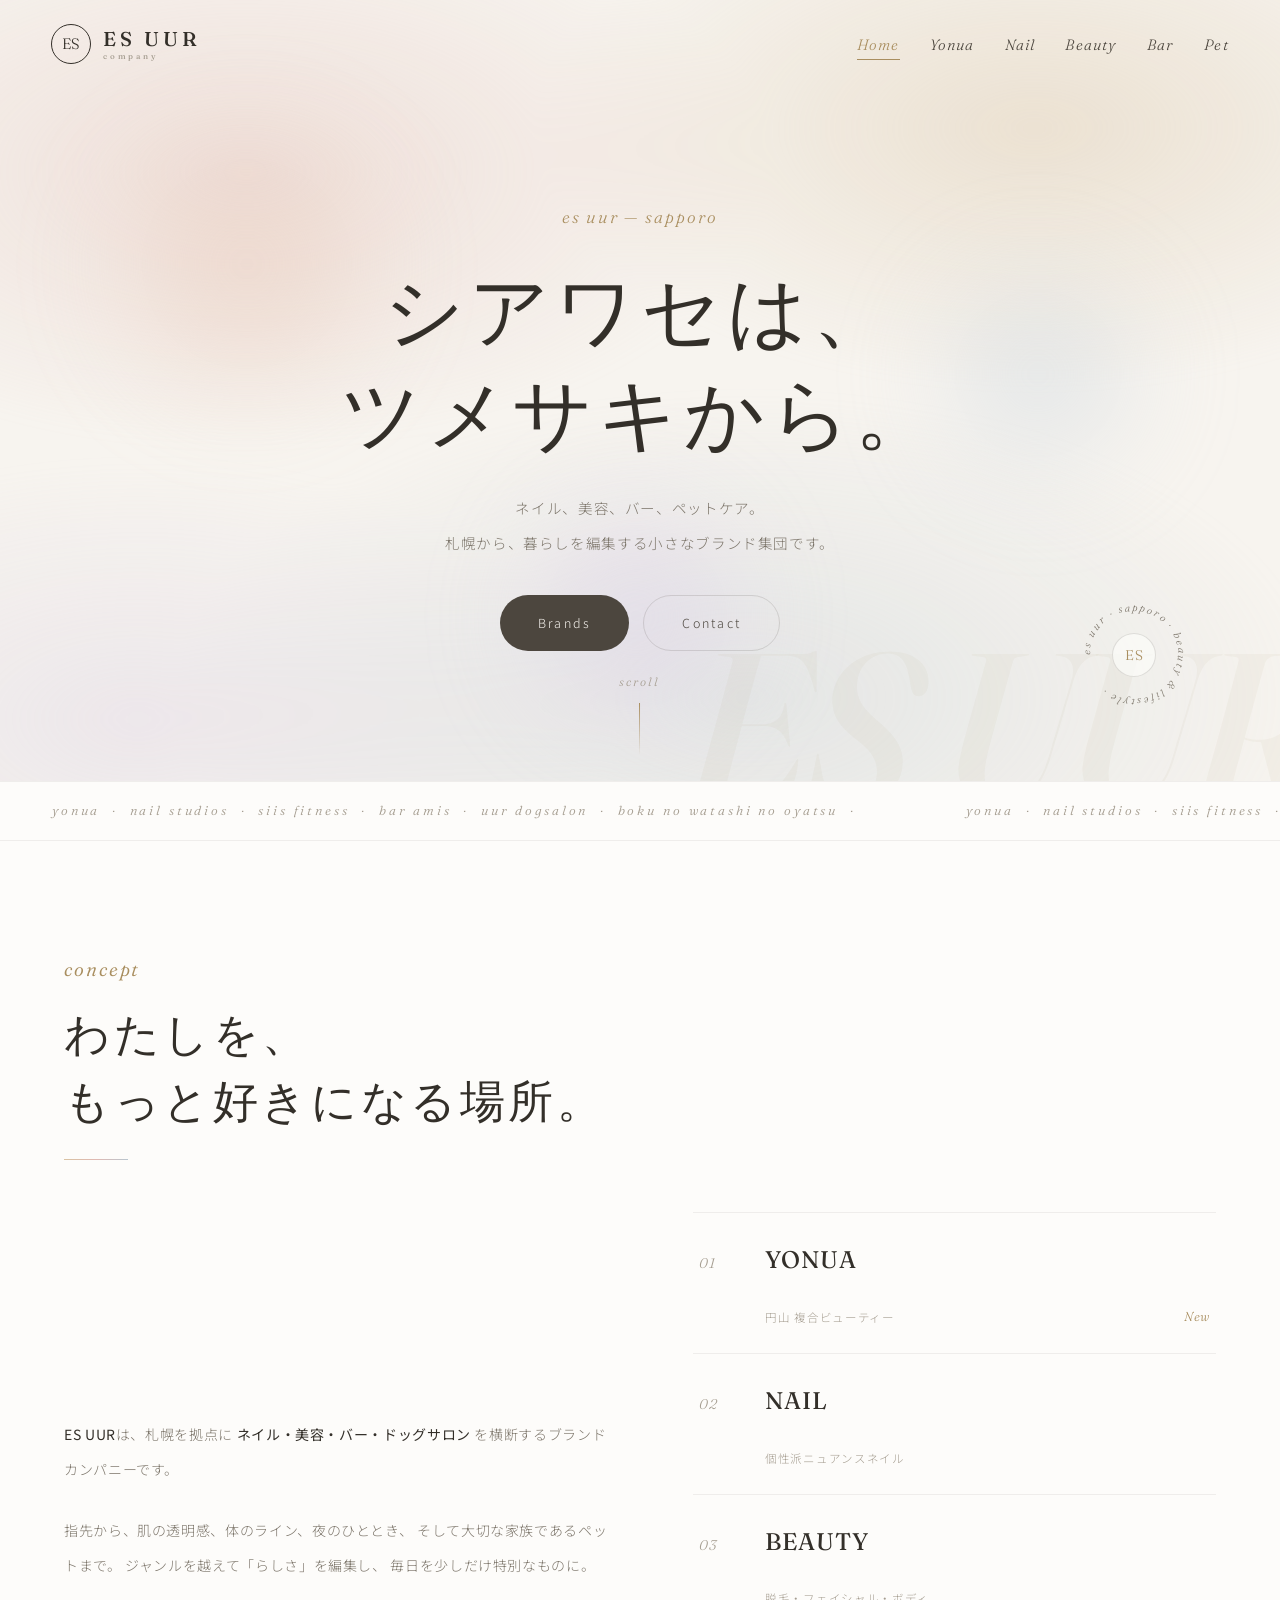
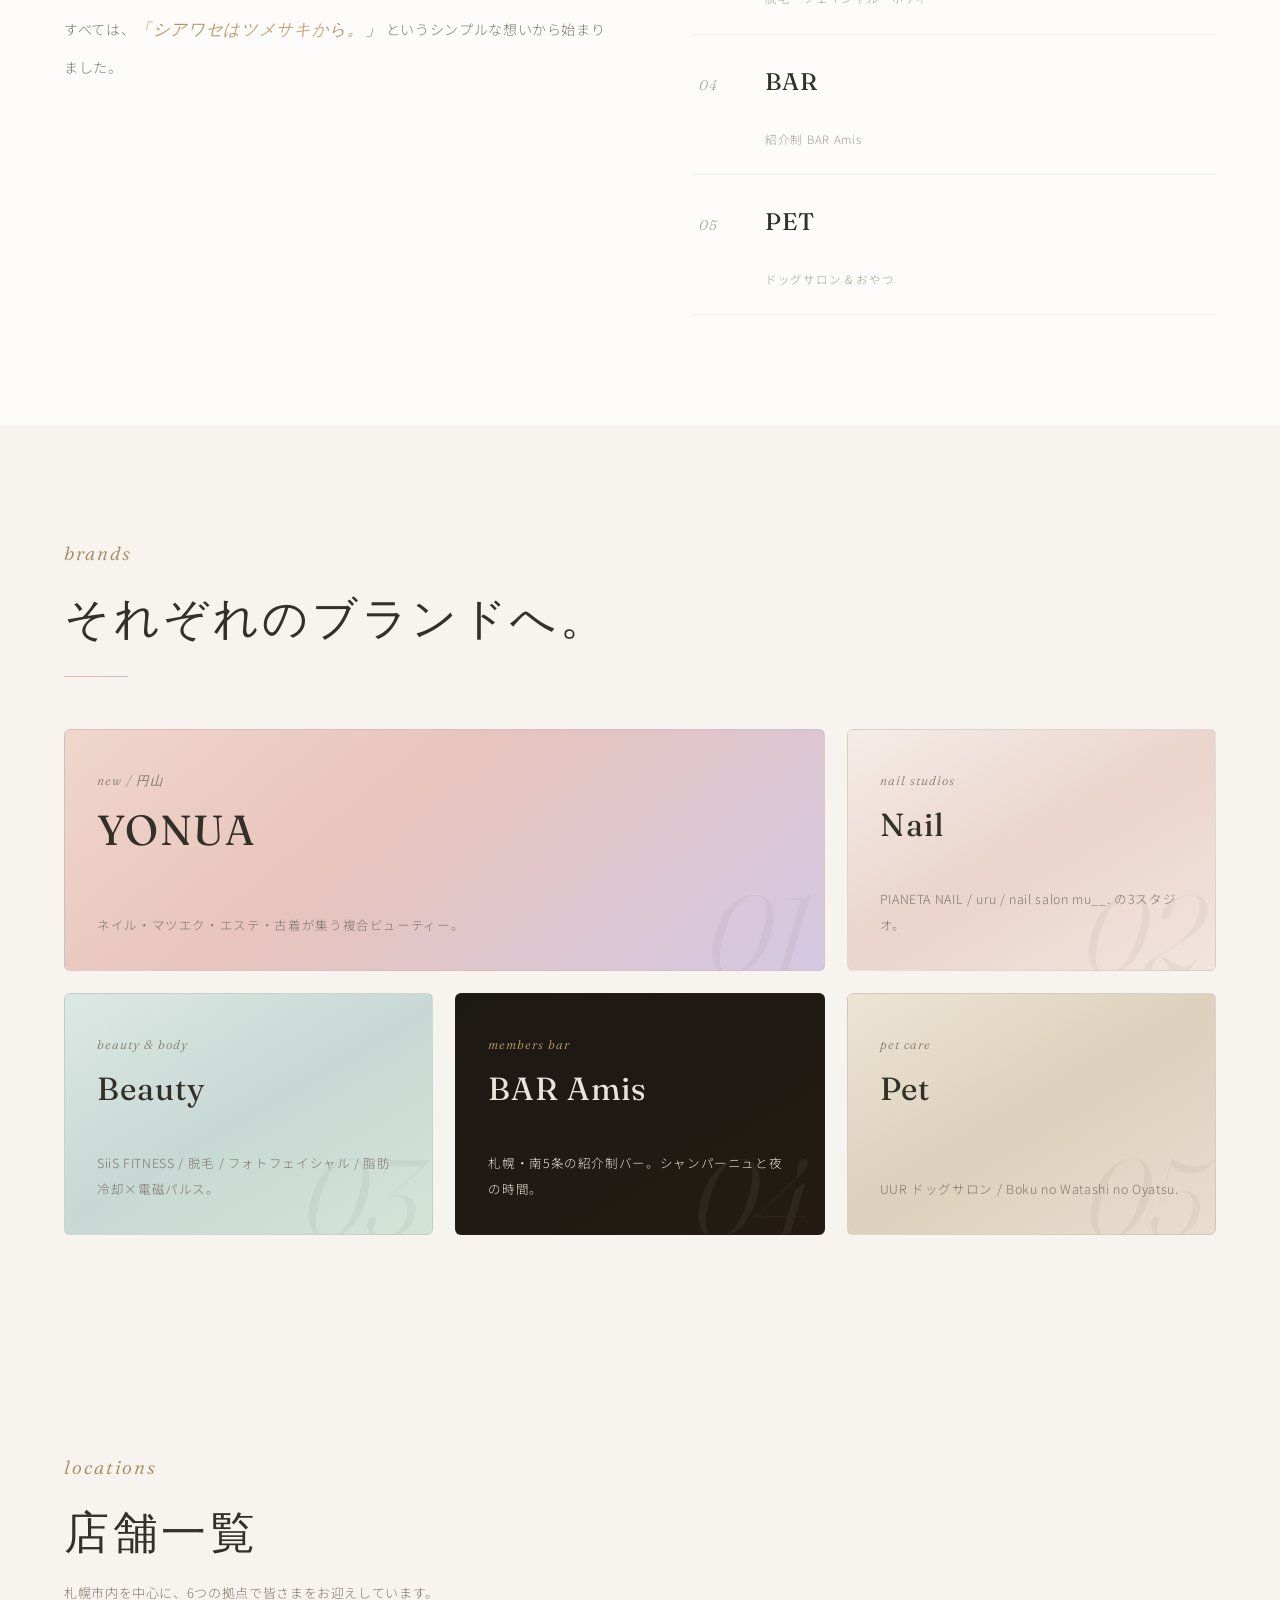
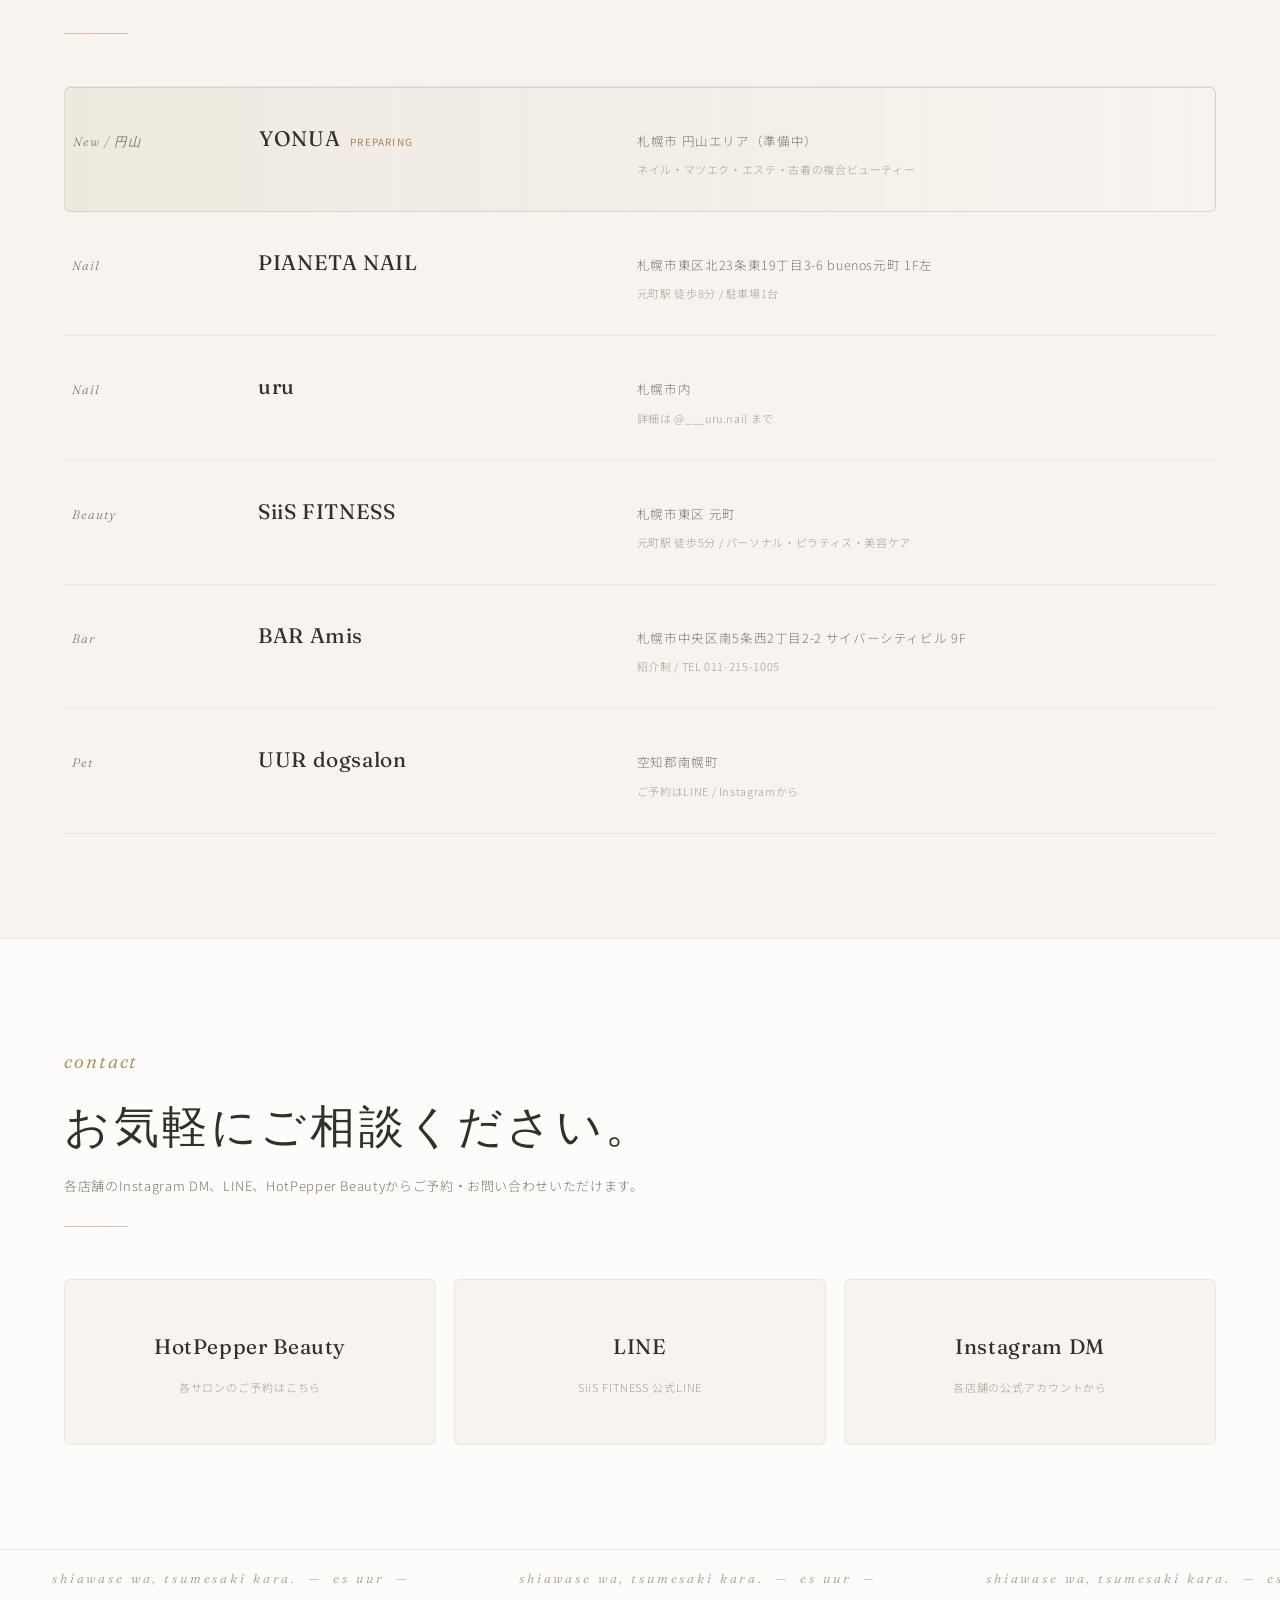
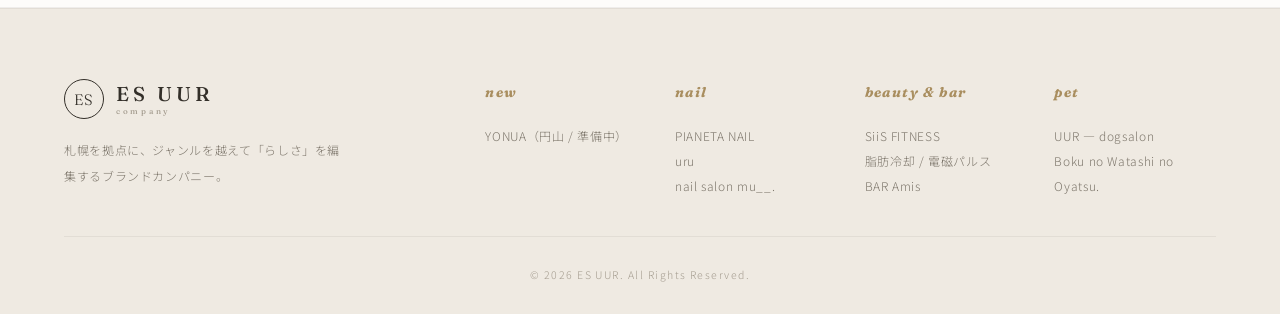
==== index.html @ 48ebc862 "design: full motion system + clarity overhaul Motion (all progressive enhancement — content never hi" ====
<!DOCTYPE html>
<html lang="ja">
<head>
<meta charset="UTF-8">
<meta name="viewport" content="width=device-width, initial-scale=1.0">
<meta name="color-scheme" content="light">
<meta name="theme-color" content="#f7f4ef">
<meta name="description" content="ES UUR — 札幌のネイル・美容・バー・ペットケアを横断するブランドカンパニー。">
<title>ES UUR — Sapporo</title>
<link rel="canonical" href="https://playmark0227-svg.github.io/shogosan/">
<link rel="icon" type="image/svg+xml" href="favicon.svg">
<meta property="og:type" content="website">
<meta property="og:site_name" content="ES UUR">
<meta property="og:title" content="ES UUR — Sapporo">
<meta property="og:description" content="ES UUR — 札幌のネイル・美容・バー・ペットケアを横断するブランドカンパニー。">
<meta property="og:url" content="https://playmark0227-svg.github.io/shogosan/">
<meta property="og:locale" content="ja_JP">
<meta name="twitter:card" content="summary">
<link rel="preconnect" href="https://fonts.googleapis.com">
<link rel="preconnect" href="https://fonts.gstatic.com" crossorigin>
<link href="https://fonts.googleapis.com/css2?family=Fraunces:ital,opsz,wght@0,9..144,300..600;1,9..144,300..560&family=Noto+Sans+JP:wght@300;400;500&display=swap" rel="stylesheet">
<link rel="stylesheet" href="css/style.css">
</head>
<body data-page="home">

<header class="header" id="header">
  <div class="header__inner">
    <a href="index.html" class="header__logo">
      <span class="header__logo-mark">ES</span>
      <span class="header__logo-text">ES UUR<small>company</small></span>
    </a>
    <nav class="nav" id="nav">
      <ul class="nav__list">
        <li><a href="index.html" data-page="home">Home</a></li>
        <li><a href="yonua.html" data-page="yonua">Yonua</a></li>
        <li><a href="nail.html" data-page="nail">Nail</a></li>
        <li><a href="beauty.html" data-page="beauty">Beauty</a></li>
        <li><a href="bar.html" data-page="bar">Bar</a></li>
        <li><a href="pet.html" data-page="pet">Pet</a></li>
      </ul>
    </nav>
    <button class="nav__toggle" id="navToggle" aria-label="menu"><span></span><span></span><span></span></button>
  </div>
</header>

<main>

<section class="hero" id="top">
  <div class="hero__orbs" aria-hidden="true"><span></span><span></span><span></span></div>
  <div class="hero__inner">
    <div class="hero__lead-col">
      <p class="hero__kicker">es uur — sapporo</p>
      <h1 class="hero__title"><span class="line"><span>シアワセは、</span></span><span class="line"><span>ツメサキから。</span></span></h1>
      <p class="hero__lead">
        ネイル、美容、バー、ペットケア。<br>
        札幌から、暮らしを編集する小さなブランド集団です。
      </p>
      <div class="hero__cta">
        <a href="#brands" class="btn btn--primary">Brands</a>
        <a href="#contact" class="btn btn--ghost">Contact</a>
      </div>
    </div>
  </div>
  <div class="hero__ring" aria-hidden="true">
    <svg viewBox="0 0 112 112">
      <defs><path id="ringPath" d="M56,56 m-44,0 a44,44 0 1,1 88,0 a44,44 0 1,1 -88,0"/></defs>
      <text><textPath href="#ringPath">es uur · sapporo · beauty &amp; lifestyle ·&#160;</textPath></text>
    </svg>
    <span class="hero__ring-mark">ES</span>
  </div>
  <div class="hero__scroll"><span>scroll</span></div>
</section>

<div class="marquee-strip" aria-hidden="true">
  <div class="marquee__track">
    <span class="marquee__item">yonua &nbsp;·&nbsp; nail studios &nbsp;·&nbsp; siis fitness &nbsp;·&nbsp; bar amis &nbsp;·&nbsp; uur dogsalon &nbsp;·&nbsp; boku no watashi no oyatsu &nbsp;·&nbsp; </span>
    <span class="marquee__item">yonua &nbsp;·&nbsp; nail studios &nbsp;·&nbsp; siis fitness &nbsp;·&nbsp; bar amis &nbsp;·&nbsp; uur dogsalon &nbsp;·&nbsp; boku no watashi no oyatsu &nbsp;·&nbsp; </span>
    <span class="marquee__item">yonua &nbsp;·&nbsp; nail studios &nbsp;·&nbsp; siis fitness &nbsp;·&nbsp; bar amis &nbsp;·&nbsp; uur dogsalon &nbsp;·&nbsp; boku no watashi no oyatsu &nbsp;·&nbsp; </span>
    <span class="marquee__item">yonua &nbsp;·&nbsp; nail studios &nbsp;·&nbsp; siis fitness &nbsp;·&nbsp; bar amis &nbsp;·&nbsp; uur dogsalon &nbsp;·&nbsp; boku no watashi no oyatsu &nbsp;·&nbsp; </span>
  </div>
</div>

<section class="concept" id="concept">
  <div class="container">
    <header class="section-head">
      <p class="section-head__en">Concept</p>
      <h2 class="section-head__ja">わたしを、もっと好きになる場所。</h2>
    </header>
    <div class="concept__grid">
      <div class="concept__text">
        <p>
          <strong>ES UUR</strong>は、札幌を拠点に
          <strong>ネイル・美容・バー・ドッグサロン</strong>
          を横断するブランドカンパニーです。
        </p>
        <p>
          指先から、肌の透明感、体のライン、夜のひととき、
          そして大切な家族であるペットまで。
          ジャンルを越えて「らしさ」を編集し、
          毎日を少しだけ特別なものに。
        </p>
        <p>
          すべては、<em class="shimmer">「シアワセはツメサキから。」</em>
          というシンプルな想いから始まりました。
        </p>
      </div>
      <ul class="concept__pillars">
        <li><span>01</span><strong>YONUA</strong><small>円山 複合ビューティー</small><em>New</em></li>
        <li><span>02</span><strong>NAIL</strong><small>個性派ニュアンスネイル</small></li>
        <li><span>03</span><strong>BEAUTY</strong><small>脱毛・フェイシャル・ボディ</small></li>
        <li><span>04</span><strong>BAR</strong><small>紹介制 BAR Amis</small></li>
        <li><span>05</span><strong>PET</strong><small>ドッグサロン & おやつ</small></li>
      </ul>
    </div>
  </div>
</section>

<section class="brand-section" id="brands">
  <div class="container">
    <header class="section-head">
      <p class="section-head__en">Brands</p>
      <h2 class="section-head__ja">それぞれのブランドへ。</h2>
    </header>

    <div class="brands-grid">
      <a href="yonua.html" class="brand-tile brand-tile--new" data-brand="yonua">
        <span class="brand-tile__num" aria-hidden="true">01</span>
        <div class="brand-tile__body">
          <p class="brand-tile__kicker">New / 円山</p>
          <h3>YONUA</h3>
          <p>ネイル・マツエク・エステ・古着が集う複合ビューティー。</p>
        </div>
      </a>
      <a href="nail.html" class="brand-tile" data-brand="nail">
        <span class="brand-tile__num" aria-hidden="true">02</span>
        <div class="brand-tile__body">
          <p class="brand-tile__kicker">Nail Studios</p>
          <h3>Nail</h3>
          <p>PIANETA NAIL / uru / nail salon mu__. の3スタジオ。</p>
        </div>
      </a>
      <a href="beauty.html" class="brand-tile" data-brand="beauty">
        <span class="brand-tile__num" aria-hidden="true">03</span>
        <div class="brand-tile__body">
          <p class="brand-tile__kicker">Beauty &amp; Body</p>
          <h3>Beauty</h3>
          <p>SiiS FITNESS / 脱毛 / フォトフェイシャル / 脂肪冷却×電磁パルス。</p>
        </div>
      </a>
      <a href="bar.html" class="brand-tile" data-brand="bar">
        <span class="brand-tile__num" aria-hidden="true">04</span>
        <div class="brand-tile__body">
          <p class="brand-tile__kicker">Members Bar</p>
          <h3>BAR Amis</h3>
          <p>札幌・南5条の紹介制バー。シャンパーニュと夜の時間。</p>
        </div>
      </a>
      <a href="pet.html" class="brand-tile" data-brand="pet">
        <span class="brand-tile__num" aria-hidden="true">05</span>
        <div class="brand-tile__body">
          <p class="brand-tile__kicker">Pet Care</p>
          <h3>Pet</h3>
          <p>UUR ドッグサロン / Boku no Watashi no Oyatsu.</p>
        </div>
      </a>
    </div>
  </div>
</section>

<section class="access" id="locations">
  <div class="container">
    <header class="section-head">
      <p class="section-head__en">Locations</p>
      <h2 class="section-head__ja">店舗一覧</h2>
      <p class="section-head__desc">札幌市内を中心に、6つの拠点で皆さまをお迎えしています。</p>
    </header>
    <div class="access-list">
      <a href="yonua.html" class="access-item access-item--new">
        <p class="access-item__cat">New / 円山</p>
        <h3>YONUA<small>PREPARING</small></h3>
        <p>札幌市 円山エリア（準備中）<small>ネイル・マツエク・エステ・古着の複合ビューティー</small></p>
      </a>
      <a href="nail.html" class="access-item">
        <p class="access-item__cat">Nail</p>
        <h3>PIANETA NAIL</h3>
        <p>札幌市東区北23条東19丁目3-6 buenos元町 1F左<small>元町駅 徒歩8分 / 駐車場1台</small></p>
      </a>
      <a href="nail.html" class="access-item">
        <p class="access-item__cat">Nail</p>
        <h3>uru</h3>
        <p>札幌市内<small>詳細は @___uru.nail まで</small></p>
      </a>
      <a href="beauty.html" class="access-item">
        <p class="access-item__cat">Beauty</p>
        <h3>SiiS FITNESS</h3>
        <p>札幌市東区 元町<small>元町駅 徒歩5分 / パーソナル・ピラティス・美容ケア</small></p>
      </a>
      <a href="bar.html" class="access-item">
        <p class="access-item__cat">Bar</p>
        <h3>BAR Amis</h3>
        <p>札幌市中央区南5条西2丁目2-2 サイバーシティビル 9F<small>紹介制 / TEL 011-215-1005</small></p>
      </a>
      <a href="pet.html" class="access-item">
        <p class="access-item__cat">Pet</p>
        <h3>UUR dogsalon</h3>
        <p>空知郡南幌町<small>ご予約はLINE / Instagramから</small></p>
      </a>
    </div>
  </div>
</section>

<section class="contact" id="contact">
  <div class="container">
    <header class="section-head">
      <p class="section-head__en">Contact</p>
      <h2 class="section-head__ja">お気軽にご相談ください。</h2>
      <p class="section-head__desc">
        各店舗のInstagram DM、LINE、HotPepper Beautyからご予約・お問い合わせいただけます。
      </p>
    </header>
    <div class="contact-grid">
      <a href="https://beauty.hotpepper.jp/" class="contact-card" target="_blank" rel="noopener">
        <strong>HotPepper Beauty</strong>
        <small>各サロンのご予約はこちら</small>
      </a>
      <a href="https://lin.ee/GeuPyLI" class="contact-card" target="_blank" rel="noopener">
        <strong>LINE</strong>
        <small>SiiS FITNESS 公式LINE</small>
      </a>
      <a href="https://www.instagram.com/" class="contact-card" target="_blank" rel="noopener">
        <strong>Instagram DM</strong>
        <small>各店舗の公式アカウントから</small>
      </a>
    </div>
  </div>
</section>

<div class="marquee-strip" aria-hidden="true">
  <div class="marquee__track marquee__track--rev">
    <span class="marquee__item">shiawase wa, tsumesaki kara. &nbsp;—&nbsp; es uur &nbsp;—&nbsp; </span>
    <span class="marquee__item">shiawase wa, tsumesaki kara. &nbsp;—&nbsp; es uur &nbsp;—&nbsp; </span>
    <span class="marquee__item">shiawase wa, tsumesaki kara. &nbsp;—&nbsp; es uur &nbsp;—&nbsp; </span>
    <span class="marquee__item">shiawase wa, tsumesaki kara. &nbsp;—&nbsp; es uur &nbsp;—&nbsp; </span>
  </div>
</div>

</main>

<footer class="footer">
  <div class="container">
    <div class="footer__top">
      <div class="footer__brand">
        <a href="index.html" class="header__logo">
          <span class="header__logo-mark">ES</span>
          <span class="header__logo-text">ES UUR<small>company</small></span>
        </a>
        <p>札幌を拠点に、ジャンルを越えて「らしさ」を編集するブランドカンパニー。</p>
      </div>
      <div class="footer__cols">
        <div><h4>New</h4><ul><li><a href="yonua.html">YONUA（円山 / 準備中）</a></li></ul></div>
        <div><h4>Nail</h4><ul><li><a href="nail.html">PIANETA NAIL</a></li><li><a href="nail.html">uru</a></li><li><a href="nail.html">nail salon mu__.</a></li></ul></div>
        <div><h4>Beauty &amp; Bar</h4><ul><li><a href="beauty.html">SiiS FITNESS</a></li><li><a href="beauty.html">脂肪冷却 / 電磁パルス</a></li><li><a href="bar.html">BAR Amis</a></li></ul></div>
        <div><h4>Pet</h4><ul><li><a href="pet.html">UUR — dogsalon</a></li><li><a href="pet.html">Boku no Watashi no Oyatsu.</a></li></ul></div>
      </div>
    </div>
    <p class="footer__copy">© <span id="year"></span> ES UUR. All Rights Reserved.</p>
  </div>
</footer>

<script src="js/config.js" defer></script>
<script src="js/main.js" defer></script>
</body>
</html>
---- css/style.css ----
/* ============================================================
   ES UUR — light, soft, salon-led (reference: iloli-hair.com)
   Warm white × beige × gray. Quiet multicolour gradient accents.
   Display: Fraunces (italic accents). Body: Noto Sans JP.
   BAR Amis page keeps a warm-dark scheme via body[data-page=bar].
   ============================================================ */
:root{
  --bg:#f7f4ef;
  --bg-2:#efeae2;
  --surface:#fdfcfa;
  --surface-2:#f2ede5;
  --ink:#4c463e;
  --ink-strong:#332f29;
  --ink-soft:#7d766b;
  --muted:#a59d90;
  --line:rgba(76,70,62,.16);
  --line-soft:rgba(76,70,62,.08);
  --accent:#a98e5f;
  --grad:linear-gradient(90deg,#d9c3a3,#e0b9b2,#b9c6cf,#cfc3df,#d9c3a3);

  --btn-bg:#4c463e;
  --btn-fg:#f7f4ef;

  --f-display:"Fraunces","Cormorant Garamond",serif;
  --f-sans:"Noto Sans JP","Inter",-apple-system,BlinkMacSystemFont,sans-serif;
  --f-script:"Italianno",cursive;  /* BAR Amis mark only */

  --shadow:0 26px 60px -30px rgba(76,70,62,.28);
}

/* night scheme — BAR Amis page only */
body[data-page="bar"]{
  --bg:#121110;
  --bg-2:#181614;
  --surface:#1f1c19;
  --surface-2:#262220;
  --ink:#e9e4db;
  --ink-strong:#f6f2ea;
  --ink-soft:#b0a89b;
  --muted:#7e7669;
  --line:rgba(233,228,219,.16);
  --line-soft:rgba(233,228,219,.08);
  --accent:#c8a86a;
  --grad:linear-gradient(90deg,#c8a86a,#8d744a,#c8a86a);
  --btn-bg:#c8a86a;
  --btn-fg:#16140f;
  --shadow:0 30px 70px -34px rgba(0,0,0,.8);
}

*{margin:0;padding:0;box-sizing:border-box}
html{scroll-behavior:smooth;-webkit-text-size-adjust:100%}
body{
  font-family:var(--f-sans);
  background:var(--bg);
  color:var(--ink);
  line-height:1.95;
  font-weight:300;
  letter-spacing:.04em;
}
img{max-width:100%;display:block}
a{color:inherit;text-decoration:none;transition:color .3s ease,opacity .3s ease}
a:hover{opacity:.65}
button{font-family:inherit;cursor:pointer;border:none;background:none;color:inherit}
ul{list-style:none}
::selection{background:#e0d6c4;color:#332f29}

.container{width:min(90%,1180px);margin-inline:auto}

/* slow-flowing gradient hairline (signature accent) */
@keyframes gradFlow{0%{background-position:0% 50%}100%{background-position:200% 50%}}
.gline,.section-head::after{
  background:var(--grad);
  background-size:200% 100%;
  animation:gradFlow 9s linear infinite;
}
@media (prefers-reduced-motion:reduce){
  *,*::before,*::after{animation:none!important;transition:none!important}
  html{scroll-behavior:auto}
  html.js .rv{opacity:1!important;transform:none!important;filter:none!important}
  .cursor-dot,.cursor-ring,.bubbles,.scroll-progress,.hero__ring{display:none!important}
}

/* photo treatment, ready for real images:
   <figure class="photo"><img …></figure>
   grayscale at rest → colour on hover/focus, gentle zoom */
.photo{overflow:hidden}
.photo img{
  width:100%;height:100%;object-fit:cover;
  filter:grayscale(.9);
  transform:scale(1.02);
  transition:filter 1.1s ease,transform 1.4s cubic-bezier(.2,.7,.2,1);
}
.photo:hover img,.photo:focus-within img{filter:none;transform:scale(1)}

/* ============================================================ Header */
/* NOTE: .header must never carry transform / filter / backdrop-filter —
   they'd become the containing block for the position:fixed mobile nav.
   The blur lives on ::before (a child, not an ancestor of the nav). */
.header{position:fixed;inset:0 0 auto;z-index:100;padding:24px 0;transition:padding .35s ease,opacity .35s ease,border-color .35s ease}
.header::before{content:"";position:absolute;inset:0;z-index:-1;background:color-mix(in srgb,var(--bg) 88%,transparent);backdrop-filter:blur(14px);-webkit-backdrop-filter:blur(14px);opacity:0;transition:opacity .35s ease;pointer-events:none}
.header.is-scrolled{padding:14px 0;border-bottom:1px solid var(--line-soft)}
.header.is-scrolled::before{opacity:1}
.header.is-hidden{opacity:0;visibility:hidden;pointer-events:none;transition:padding .35s ease,opacity .35s ease,border-color .35s ease,visibility 0s linear .35s}
.header__inner{width:min(92%,1320px);margin-inline:auto;display:flex;align-items:center;justify-content:space-between;gap:24px}
.header__logo{display:flex;align-items:center;gap:12px;color:var(--ink-strong)}
.header__logo-mark{display:grid;place-items:center;width:40px;height:40px;border:1px solid currentColor;font-family:var(--f-display);font-size:15px;letter-spacing:.04em;border-radius:50%}
.header__logo-text{font-family:var(--f-display);font-weight:500;font-size:20px;letter-spacing:.2em;line-height:1;display:flex;flex-direction:column;gap:3px}
.header__logo-text small{font-size:8px;letter-spacing:.34em;color:var(--muted)}
.nav__list{display:flex;gap:30px;align-items:center}
.nav__list a{font-family:var(--f-display);font-style:italic;font-size:15px;letter-spacing:.08em;position:relative;color:var(--ink)}
.nav__list a::after{content:"";position:absolute;left:0;right:0;bottom:-6px;height:1px;background:var(--ink);transform:scaleX(0);transform-origin:right;transition:transform .4s cubic-bezier(.7,0,.3,1)}
.nav__list a:hover{opacity:1}
.nav__list a:hover::after{transform:scaleX(1);transform-origin:left}
.nav__list a.is-active{color:var(--accent)}
.nav__list a.is-active::after{transform:scaleX(1);background:var(--accent)}
.nav__toggle{display:none}

/* ============================================================ Buttons */
.btn{display:inline-flex;align-items:center;gap:12px;padding:15px 38px;font-size:12.5px;letter-spacing:.18em;border-radius:999px;transition:.35s ease}
.btn--primary{background:var(--btn-bg);color:var(--btn-fg)}
.btn--primary:hover{opacity:.85}
.btn--ghost{border:1px solid var(--line);color:var(--ink)}
.btn--ghost:hover{border-color:var(--ink);background:var(--ink);color:var(--bg);opacity:1}

/* ============================================================ Hero (home) */
.hero{position:relative;display:grid;align-items:center;justify-items:center;text-align:center;padding:200px 0 130px;overflow:hidden;background:var(--bg)}
.hero::before{ /* soft drifting colour wash, iloli-like quiet first view */
  content:"";position:absolute;inset:-20%;
  background:
    radial-gradient(42% 36% at 28% 30%,rgba(224,185,178,.35),transparent 70%),
    radial-gradient(40% 34% at 72% 26%,rgba(217,195,163,.38),transparent 70%),
    radial-gradient(46% 40% at 56% 78%,rgba(185,198,207,.30),transparent 70%),
    radial-gradient(38% 34% at 22% 80%,rgba(207,195,223,.26),transparent 70%);
  filter:blur(8px);
  animation:heroDrift 22s ease-in-out infinite alternate;
}
@keyframes heroDrift{
  0%{transform:translate3d(-2%,-1%,0) scale(1)}
  100%{transform:translate3d(2%,2%,0) scale(1.06)}
}
.hero__inner{position:relative;z-index:2;display:grid;gap:30px;justify-items:center;width:min(92%,880px)}
.hero__lead-col{display:grid;gap:26px;justify-items:center}
.hero__kicker{font-family:var(--f-display);font-style:italic;font-size:17px;letter-spacing:.12em;color:var(--accent)}
.hero__title{font-family:var(--f-display);font-weight:340;line-height:1.3;letter-spacing:.06em;font-size:clamp(2.9rem,6.2vw,5rem);color:var(--ink-strong);word-break:keep-all;overflow-wrap:anywhere}
.hero__lead{font-size:clamp(13px,1.3vw,14.5px);line-height:2.4;color:var(--ink-soft)}
.hero__cta{display:flex;flex-wrap:wrap;gap:14px;margin-top:8px;justify-content:center}
.hero__scroll{position:absolute;bottom:26px;left:50%;transform:translateX(-50%);display:grid;justify-items:center;gap:10px;z-index:2;font-family:var(--f-display);font-style:italic;font-size:12px;letter-spacing:.18em;color:var(--muted)}
.hero__scroll::after{content:"";width:1px;height:52px;background:linear-gradient(var(--accent),transparent);animation:scrollPulse 2.4s ease-in-out infinite}
@keyframes scrollPulse{0%,100%{transform:scaleY(.35);transform-origin:top;opacity:.5}50%{transform:scaleY(1);transform-origin:top;opacity:1}}
.hero::after{content:"ES UUR";position:absolute;bottom:-50px;right:-40px;font-family:var(--f-display);font-style:italic;font-weight:560;font-size:clamp(110px,17vw,210px);line-height:1;color:rgba(169,142,95,.055);letter-spacing:-.02em;pointer-events:none;user-select:none;z-index:1;white-space:nowrap}

/* ============================================================ Section head */
.section-head{display:grid;gap:12px;margin-bottom:52px;max-width:780px;position:relative;padding-bottom:26px}
.section-head::after{content:"";position:absolute;left:0;bottom:0;width:64px;height:1px}
.section-head--center{margin-inline:auto;text-align:center;justify-items:center}
.section-head--center::after{left:50%;transform:translateX(-50%)}
.section-head__en{font-family:var(--f-display);font-style:italic;font-weight:340;font-size:19px;letter-spacing:.1em;color:var(--accent);text-transform:lowercase}
.section-head__ja{font-family:var(--f-display);font-weight:380;font-size:clamp(1.7rem,3.6vw,2.8rem);line-height:1.5;letter-spacing:.08em;color:var(--ink-strong);word-break:keep-all;overflow-wrap:anywhere}
.section-head__desc{font-size:13px;line-height:2.3;color:var(--ink-soft);max-width:620px}

/* ============================================================ Concept */
.concept{padding:110px 0;background:var(--surface)}
.concept__grid{display:grid;grid-template-columns:1.05fr 1fr;gap:80px;align-items:center}
.concept__text p{font-size:14px;line-height:2.5;margin-bottom:26px;color:var(--ink-soft)}
.concept__text strong{color:var(--ink-strong);font-weight:400}
.concept__text em{font-family:var(--f-display);font-style:italic;font-size:1.18em;color:var(--accent)}
.concept__pillars{display:grid}
.concept__pillars li{display:grid;grid-template-columns:46px 1fr auto;gap:20px;align-items:baseline;padding:24px 6px;border-top:1px solid var(--line-soft);transition:.35s ease}
.concept__pillars li:last-child{border-bottom:1px solid var(--line-soft)}
.concept__pillars li:hover{padding-left:16px;background:linear-gradient(90deg,rgba(169,142,95,.07),transparent)}
.concept__pillars span{font-family:var(--f-display);font-style:italic;font-size:14px;color:var(--muted)}
.concept__pillars strong{font-family:var(--f-display);font-size:24px;font-weight:430;letter-spacing:.04em;color:var(--ink-strong)}
.concept__pillars small{grid-column:2;font-size:11.5px;letter-spacing:.06em;color:var(--muted);margin-top:2px}
.concept__pillars em{font-family:var(--f-display);font-style:italic;font-size:13px;color:var(--accent);align-self:center}

/* ============================================================ Page hero (sub pages) */
.page-hero{position:relative;padding:180px 0 90px;background:var(--bg);overflow:hidden}
.page-hero::before{
  content:"";position:absolute;inset:-30% -10% auto;height:130%;
  background:
    radial-gradient(36% 42% at 76% 24%,rgba(217,195,163,.30),transparent 70%),
    radial-gradient(30% 36% at 20% 70%,rgba(185,198,207,.22),transparent 70%);
  filter:blur(10px);
}
body[data-page="bar"] .page-hero::before{
  background:
    radial-gradient(36% 42% at 76% 24%,rgba(200,168,106,.14),transparent 70%),
    radial-gradient(30% 36% at 20% 70%,rgba(200,168,106,.08),transparent 70%);
}
body[data-page="nail"] .page-hero::before{background:radial-gradient(36% 42% at 76% 24%,rgba(224,185,185,.42),transparent 70%),radial-gradient(30% 36% at 20% 70%,rgba(220,185,200,.26),transparent 70%)}
body[data-page="yonua"] .page-hero::before{background:radial-gradient(36% 42% at 76% 24%,rgba(224,185,175,.42),transparent 70%),radial-gradient(30% 36% at 20% 70%,rgba(207,195,223,.26),transparent 70%)}
body[data-page="beauty"] .page-hero::before{background:radial-gradient(36% 42% at 76% 24%,rgba(185,214,207,.38),transparent 70%),radial-gradient(30% 36% at 20% 70%,rgba(185,214,200,.24),transparent 70%)}
body[data-page="pet"] .page-hero::before{background:radial-gradient(36% 42% at 76% 24%,rgba(217,195,163,.42),transparent 70%),radial-gradient(30% 36% at 20% 70%,rgba(200,185,165,.28),transparent 70%)}
.page-hero .container{position:relative;z-index:2}
.page-hero__crumb{font-family:var(--f-display);font-style:italic;font-size:13px;letter-spacing:.12em;color:var(--muted);margin-bottom:16px}
.page-hero__kicker{font-family:var(--f-display);font-style:italic;font-size:17px;letter-spacing:.1em;color:var(--accent);margin-bottom:20px;text-transform:lowercase}
.page-hero__title{font-family:var(--f-display);font-weight:360;line-height:1.4;letter-spacing:.06em;font-size:clamp(2.1rem,4.6vw,3.6rem);color:var(--ink-strong);margin-bottom:24px;word-break:keep-all;overflow-wrap:anywhere}
.page-hero__title em{font-style:italic;color:var(--accent)}
.page-hero__lead{font-size:clamp(13px,1.3vw,14.5px);line-height:2.4;max-width:600px;color:var(--ink-soft)}

/* ============================================================ Brands grid (home) */
.brand-section{padding:110px 0;position:relative;background:var(--bg)}
.brands-grid{display:grid;grid-template-columns:repeat(3,1fr);gap:22px;margin-top:46px}
.brand-tile{position:relative;display:block;background:var(--surface);border:1px solid var(--line-soft);border-radius:6px;min-height:240px;overflow:hidden;transition:transform .5s cubic-bezier(.2,.8,.2,1),box-shadow .5s ease}
.brand-tile:hover{transform:translateY(-8px);box-shadow:var(--shadow);opacity:1}
.brand-tile::before{content:"";position:absolute;top:0;left:24px;right:24px;height:1px;background:var(--grad);background-size:200% 100%;animation:gradFlow 9s linear infinite;opacity:0;transition:opacity .4s ease}
.brand-tile:hover::before{opacity:1}
.brand-tile__body{padding:38px 32px 32px;display:grid;gap:12px;min-height:240px;grid-template-rows:auto auto 1fr}
.brand-tile__kicker{font-family:var(--f-display);font-style:italic;font-size:15px;letter-spacing:.08em;color:var(--accent);text-transform:lowercase}
.brand-tile h3{font-family:var(--f-display);font-weight:420;font-size:32px;letter-spacing:.03em;color:var(--ink-strong);line-height:1.1}
.brand-tile p{font-size:12.5px;line-height:2.1;color:var(--ink-soft);align-self:end}
.brand-tile--new{grid-column:span 2}
.brand-tile--new h3{font-size:42px}
/* brand colour identities */
.brand-tile[data-brand="yonua"]{background:linear-gradient(140deg,#f0d6cc 0%,#e8c4bc 40%,#d4c8e4 100%)}
.brand-tile[data-brand="nail"]{background:linear-gradient(150deg,#f5ece8 0%,#ead4cc 50%,#f2e4de 100%)}
.brand-tile[data-brand="beauty"]{background:linear-gradient(150deg,#dce8e4 0%,#c8d8d4 50%,#d4e4d8 100%)}
.brand-tile[data-brand="bar"]{background:linear-gradient(150deg,#1c1814 0%,#241c14 100%)}
.brand-tile[data-brand="bar"] h3,.brand-tile[data-brand="bar"] p{color:#e9e4db}
.brand-tile[data-brand="bar"] .brand-tile__kicker{color:#c8a86a}
.brand-tile[data-brand="bar"]:hover::before{background:linear-gradient(90deg,#c8a86a,#8d744a,#c8a86a);background-size:200% 100%;animation:gradFlow 9s linear infinite}
.brand-tile[data-brand="pet"]{background:linear-gradient(150deg,#ede4d4 0%,#ddd0bc 50%,#e8ddd0 100%)}
.brand-tile__num{position:absolute;bottom:-18px;right:16px;font-family:var(--f-display);font-style:italic;font-weight:320;font-size:110px;line-height:1;color:rgba(76,70,62,.055);pointer-events:none;user-select:none;letter-spacing:-.02em}
.brand-tile[data-brand="bar"] .brand-tile__num{color:rgba(255,255,255,.05)}

/* ============================================================ YONUA */
.yonua{padding:0;border-block:1px solid var(--line-soft);background:var(--surface)}
.yonua .container{padding:104px 0 100px}
.yonua__badge{display:inline-flex;align-items:center;gap:10px;border:1px solid var(--accent);color:var(--accent);padding:10px 22px;font-size:11px;letter-spacing:.2em;border-radius:999px;margin-bottom:28px;background:transparent}
.yonua__badge::before{content:"";width:6px;height:6px;border-radius:50%;background:var(--accent);animation:dots .9s infinite ease-in-out alternate}
.yonua__title{display:flex;align-items:baseline;flex-wrap:wrap;gap:18px;font-size:clamp(3rem,7.5vw,6rem);letter-spacing:.02em}
.yonua__title small{font-family:var(--f-display);font-style:italic;font-size:.2em;letter-spacing:.12em;color:var(--accent)}
.yonua__grid{display:grid;grid-template-columns:repeat(3,1fr);gap:20px;margin-top:64px}
.yonua__card{padding:42px 28px 36px;background:var(--bg);border:1px solid var(--line-soft);border-radius:6px;transition:transform .45s ease,box-shadow .45s ease;position:relative;overflow:hidden}
.yonua__card:hover{transform:translateY(-6px);box-shadow:var(--shadow)}
.yonua__card::before{content:"";position:absolute;top:0;left:20px;right:20px;height:1px;background:var(--grad);background-size:200% 100%;animation:gradFlow 9s linear infinite;opacity:0;transition:opacity .4s ease}
.yonua__card:hover::before{opacity:1}
.yonua__card h3{font-family:var(--f-display);font-weight:430;font-size:19px;letter-spacing:.04em;margin-bottom:14px;color:var(--ink-strong)}
.yonua__card p{font-size:12.5px;line-height:2.15;color:var(--ink-soft)}
.yonua__card--wide{grid-column:1/-1;background:linear-gradient(135deg,var(--surface-2),var(--surface))}
.yonua__card--wide h3{font-size:24px}
.yonua__card--wide p{max-width:640px}
.yonua__info{margin-top:64px;display:grid;grid-template-columns:repeat(3,1fr);gap:36px;padding-top:36px;border-top:1px solid var(--line-soft)}
.yonua__info-label{font-family:var(--f-display);font-style:italic;font-size:14px;letter-spacing:.1em;color:var(--accent);margin-bottom:8px;text-transform:lowercase}
.yonua__info-value{font-family:var(--f-display);font-size:18px;font-weight:420;color:var(--ink-strong)}

/* ============================================================ Salon cards (nail) */
.salon-grid{display:grid;grid-template-columns:repeat(3,1fr);gap:24px;margin-top:54px}
.salon-card{background:var(--surface);border:1px solid var(--line-soft);border-radius:6px;overflow:hidden;transition:transform .5s cubic-bezier(.2,.8,.2,1),box-shadow .5s ease;position:relative}
.salon-card:hover{transform:translateY(-8px);box-shadow:var(--shadow)}
.salon-card__thumb{position:relative;aspect-ratio:4/3;background:linear-gradient(150deg,var(--bg-2),var(--surface-2));border-bottom:1px solid var(--line-soft);display:grid;place-items:center}
.salon-card__mark{font-family:var(--f-display);font-style:italic;font-weight:240;font-size:80px;line-height:.9;color:rgba(255,255,255,.65);letter-spacing:.02em;text-shadow:0 4px 32px rgba(0,0,0,.1)}
/* salon thumb colour identities */
.salon-card__thumb[data-salon="pianeta"]{background:linear-gradient(145deg,#f0d8d0,#e4c4bc,#f5e0d8)}
.salon-card__thumb[data-salon="uru"]{background:linear-gradient(145deg,#d4e4e0,#c0d4cc,#d8e8e4)}
.salon-card__thumb[data-salon="mu"]{background:linear-gradient(145deg,#e4d8e8,#d0c4dc,#eadce8)}
.salon-card__ribbon{position:absolute;top:14px;right:14px;background:var(--btn-bg);color:var(--btn-fg);padding:6px 16px;font-size:11px;letter-spacing:.08em;border-radius:999px}
.salon-card__body{padding:30px 28px}
.salon-card__area{font-family:var(--f-display);font-style:italic;font-size:13.5px;letter-spacing:.08em;color:var(--accent);margin-bottom:10px}
.salon-card__name{font-family:var(--f-display);font-weight:430;font-size:25px;line-height:1.2;margin-bottom:10px;color:var(--ink-strong)}
.salon-card__catch{font-size:12.5px;letter-spacing:.1em;color:var(--ink-soft);margin-bottom:16px}
.salon-card__desc{font-size:12.5px;line-height:2.15;color:var(--ink-soft);margin-bottom:20px}
.salon-card__meta{display:grid;grid-template-columns:auto 1fr;gap:7px 16px;font-size:11.5px;margin-bottom:20px;padding-top:16px;border-top:1px solid var(--line-soft)}
.salon-card__meta dt{font-family:var(--f-display);font-style:italic;font-size:12px;color:var(--muted)}
.salon-card__meta dd{color:var(--ink-soft)}
.salon-card__meta a{color:var(--accent);text-decoration:underline}
.salon-card__link{display:inline-block;font-family:var(--f-display);font-style:italic;font-size:14px;letter-spacing:.08em;color:var(--ink-strong);border-bottom:1px solid var(--line);padding-bottom:3px}
.salon-card__link:hover{color:var(--accent);border-color:var(--accent);opacity:1}

/* ============================================================ Fitness / Beauty */
.fitness-hero{display:grid;grid-template-columns:1.3fr 1fr;gap:56px;align-items:center;margin-top:40px;padding-bottom:84px;border-bottom:1px solid var(--line-soft)}
.fitness-hero__label{font-family:var(--f-display);font-style:italic;font-size:16px;letter-spacing:.1em;color:var(--accent);margin-bottom:20px}
.fitness-hero__title{font-family:var(--f-display);font-weight:400;font-size:clamp(1.8rem,3.8vw,2.8rem);line-height:1.5;margin-bottom:24px;color:var(--ink-strong);letter-spacing:.05em}
.fitness-hero__desc{font-size:13px;line-height:2.3;margin-bottom:24px;color:var(--ink-soft);max-width:540px}
.fitness-hero__points{display:grid;gap:12px;margin-bottom:32px}
.fitness-hero__points li{font-size:12.5px;padding-left:28px;position:relative;color:var(--ink-soft)}
.fitness-hero__points li::before{content:"";position:absolute;left:0;top:13px;width:18px;height:1px;background:var(--accent)}
.fitness-hero__plans{display:grid;gap:14px}
.plan-card{padding:26px 30px;background:var(--surface);border:1px solid var(--line-soft);border-radius:6px;transition:.4s ease}
.plan-card:hover{transform:translateX(-4px);box-shadow:var(--shadow)}
.plan-card--featured{background:var(--surface-2)}
.plan-card__name{font-family:var(--f-display);font-style:italic;font-size:15px;letter-spacing:.08em;margin-bottom:8px;color:var(--accent)}
.plan-card__price{font-family:var(--f-display);font-size:34px;font-weight:420;line-height:1;display:flex;align-items:baseline;gap:8px;color:var(--ink-strong)}
.plan-card__price span{font-size:11px;font-family:var(--f-sans);letter-spacing:.14em;color:var(--muted)}
.plan-card__price small{font-size:10px;font-family:var(--f-sans);color:var(--muted)}
.plan-card__desc{font-size:11.5px;letter-spacing:.1em;color:var(--muted)}

.body-callout{position:relative;margin-top:76px;padding:64px 52px;border:1px solid var(--line-soft);border-radius:6px;background:var(--surface)}
.body-callout__label{font-family:var(--f-display);font-style:italic;font-size:16px;letter-spacing:.1em;color:var(--accent);margin-bottom:12px;text-transform:lowercase}
.body-callout__title{font-family:var(--f-display);font-weight:400;font-size:clamp(1.7rem,3.6vw,2.6rem);line-height:1.5;margin-bottom:12px;color:var(--ink-strong);letter-spacing:.05em;word-break:keep-all}
.body-callout__title b{color:#7d97ae;font-weight:430}.body-callout__title i{font-style:normal;color:#9384b4}
.body-callout__lead{font-size:12.5px;color:var(--ink-soft);max-width:560px;margin-bottom:30px;line-height:2.2}
.body-callout__cols{display:grid;grid-template-columns:1fr 1fr;gap:18px;margin-bottom:28px}
.body-col{background:var(--bg);padding:28px;border:1px solid var(--line-soft);border-radius:6px}
.body-col h4{font-family:var(--f-display);font-size:20px;font-weight:430;margin-bottom:8px}
.body-col--ice h4{color:#7d97ae}.body-col--pulse h4{color:#9384b4}
.body-col p{font-size:12px;color:var(--ink-soft);margin-bottom:12px;line-height:2.1}
.body-col ul{display:grid;gap:7px}
.body-col li{font-size:11.5px;padding-left:16px;position:relative;color:var(--ink-soft)}
.body-col li::before{content:"·";position:absolute;left:2px;color:var(--accent);font-weight:700}
.body-callout__prices{display:flex;flex-wrap:wrap;gap:14px}
.body-price{background:var(--bg);border:1px solid var(--line-soft);border-radius:6px;padding:16px 26px;display:flex;align-items:baseline;gap:12px}
.body-price span{font-size:11px;letter-spacing:.1em;color:var(--muted)}
.body-price strong{font-family:var(--f-display);font-size:27px;font-weight:430;color:var(--ink-strong)}
.body-price small{font-size:10px;color:var(--muted)}
.body-price--feat{background:var(--btn-bg);border-color:var(--btn-bg)}
.body-price--feat span,.body-price--feat small{color:color-mix(in srgb,var(--btn-fg) 75%,transparent)}
.body-price--feat strong{color:var(--btn-fg)}
.body-price--feat em{font-style:normal;font-size:10px;background:var(--btn-fg);color:var(--btn-bg);padding:3px 10px;border-radius:999px;letter-spacing:.06em}

.menu-block{margin-top:80px;padding:72px 52px;background:var(--surface);border:1px solid var(--line-soft);border-radius:6px}
.menu-block__title{font-family:var(--f-display);font-style:italic;font-size:18px;letter-spacing:.1em;color:var(--accent);text-align:center;text-transform:lowercase}
.menu-block__sub{font-family:var(--f-display);font-weight:400;font-size:clamp(1.5rem,3vw,2.1rem);line-height:1.6;margin:8px 0 46px;text-align:center;color:var(--ink-strong);letter-spacing:.06em;word-break:keep-all}
.menu-grid{display:grid;grid-template-columns:repeat(3,1fr);gap:18px}
.menu-card{background:var(--bg);padding:32px 26px;border:1px solid var(--line-soft);border-radius:6px;transition:transform .4s ease,box-shadow .4s ease}
.menu-card:hover{transform:translateY(-6px);box-shadow:var(--shadow)}
.menu-card--wide{grid-column:1/-1}
.menu-card--wide .menu-card__prices{grid-template-columns:1fr 1fr;align-items:center}
.menu-card--wide .menu-card__features{grid-template-columns:repeat(4,1fr)}
.menu-card__en{font-family:var(--f-display);font-style:italic;font-size:14.5px;letter-spacing:.08em;color:var(--accent);margin-bottom:12px;text-transform:lowercase}
.menu-card__name{font-family:var(--f-display);font-weight:430;font-size:22px;line-height:1.3;margin-bottom:6px;display:flex;align-items:baseline;gap:8px;color:var(--ink-strong)}
.menu-card__name small{font-size:11px;font-family:var(--f-sans);letter-spacing:.06em;color:var(--muted)}
.menu-card__catch{font-size:12px;letter-spacing:.08em;color:var(--ink-soft);margin-bottom:16px}
.menu-card__desc{font-size:12px;line-height:2.1;margin-bottom:16px;color:var(--ink-soft)}
.menu-card__prices{display:grid;gap:9px;margin-bottom:16px;padding-bottom:14px;border-bottom:1px solid var(--line-soft)}
.menu-card__prices li{display:flex;justify-content:space-between;align-items:baseline;gap:8px;font-size:11px}
.menu-card__prices li.featured{background:var(--surface-2);padding:9px 13px;flex-wrap:wrap;border-radius:6px}
.menu-card__prices span{font-size:11px;letter-spacing:.06em;color:var(--muted)}
.menu-card__prices strong{font-family:var(--f-display);font-size:21px;font-weight:430;color:var(--ink-strong)}
.menu-card__prices strong small{font-size:9px;font-family:var(--f-sans);color:var(--muted);margin-left:4px}
.menu-card__prices li.featured em{font-style:normal;font-size:10px;background:var(--btn-bg);color:var(--btn-fg);padding:2px 10px;border-radius:999px;letter-spacing:.04em;margin-left:auto}
.menu-card__features{display:grid;grid-template-columns:1fr 1fr;gap:8px;font-size:11px;color:var(--ink-soft)}
.menu-card__features li{padding-left:14px;position:relative}
.menu-card__features li::before{content:"·";position:absolute;left:2px;color:var(--accent);font-weight:700}
.menu-card__note{font-size:11px;line-height:2.1;color:var(--ink-soft)}
.menu-foot{margin-top:42px;display:grid;grid-template-columns:repeat(4,1fr);gap:14px;text-align:center}
.menu-foot li{padding:20px 14px;background:var(--bg);border:1px solid var(--line-soft);border-radius:6px;font-size:10.5px;letter-spacing:.08em;color:var(--muted)}
.menu-foot strong{display:block;font-family:var(--f-display);font-size:17px;font-weight:430;color:var(--ink-strong);margin-bottom:4px}

/* ============================================================ Pet */
.pet-grid{display:grid;grid-template-columns:1fr 1fr;gap:24px;margin-top:54px}
.pet-card{background:var(--surface);border:1px solid var(--line-soft);border-radius:6px;transition:transform .5s ease,box-shadow .5s ease}
.pet-card:hover{transform:translateY(-8px);box-shadow:var(--shadow)}
.pet-card__body{padding:40px 38px}
.pet-card__area{font-family:var(--f-display);font-style:italic;font-size:14px;letter-spacing:.08em;color:var(--accent);margin-bottom:10px}
.pet-card__name{font-family:var(--f-display);font-weight:430;font-size:28px;line-height:1.2;margin-bottom:10px;color:var(--ink-strong)}
.pet-card__name small{display:block;font-size:10.5px;font-family:var(--f-sans);letter-spacing:.14em;color:var(--muted);margin-top:8px}
.pet-card__catch{font-size:12.5px;letter-spacing:.1em;color:var(--ink-soft);margin-bottom:16px}
.pet-card__desc{font-size:12.5px;line-height:2.2;color:var(--ink-soft);margin-bottom:20px}
.pet-card__meta{display:grid;grid-template-columns:auto 1fr;gap:7px 16px;font-size:11.5px;color:var(--ink-soft);margin-bottom:26px;padding-top:16px;border-top:1px solid var(--line-soft)}
.pet-card__meta dt{font-family:var(--f-display);font-style:italic;font-size:12px;color:var(--muted)}
.pet-card__items{display:grid;gap:12px;margin-bottom:26px}
.pet-card__items li{display:flex;align-items:baseline;justify-content:space-between;padding-bottom:10px;border-bottom:1px solid var(--line-soft);font-size:14px}
.pet-card__items strong{font-family:var(--f-display);font-style:italic;font-size:19px;font-weight:420;color:var(--ink-strong)}
.pet-card__items span{font-size:11px;letter-spacing:.1em;color:var(--accent)}

/* ============================================================ BAR Amis */
.bar{padding:104px 0;background:var(--bg);border-block:1px solid var(--line-soft)}
.bar__head{display:grid;grid-template-columns:auto 1.5fr 1fr;gap:48px;align-items:center;margin-bottom:64px;padding-bottom:56px;border-bottom:1px solid var(--line)}
.bar__logo{width:148px;height:148px;border-radius:50%;display:grid;place-items:center;position:relative;background:radial-gradient(circle at 50% 36%,#241c14,#0a0908);border:1px solid var(--line);box-shadow:inset 0 0 0 5px rgba(233,228,219,.05),var(--shadow)}
.bar__logo::before{content:"✦";position:absolute;top:26px;right:32px;color:var(--accent);font-size:12px}
.bar__logo::after{content:"✦";position:absolute;bottom:36px;left:30px;color:var(--accent);font-size:8px;opacity:.7}
.bar__logo b{position:absolute;top:34px;font-size:8px;letter-spacing:.4em;color:var(--accent);font-weight:400}
.bar__logo span{font-family:var(--f-script);font-size:60px;color:#f6f2ea;line-height:.6}
.bar__area{font-family:var(--f-display);font-style:italic;font-size:14px;letter-spacing:.08em;color:var(--accent);margin-bottom:10px}
.bar__name{font-family:var(--f-display);font-weight:420;font-size:38px;letter-spacing:.02em;margin-bottom:8px;color:var(--ink-strong)}
.bar__catch{font-size:13px;letter-spacing:.1em;color:var(--ink-soft);margin-bottom:14px}
.bar__desc{font-size:12.5px;line-height:2.2;color:var(--ink-soft);margin-bottom:18px;max-width:440px}
.bar__meta{display:grid;grid-template-columns:auto 1fr;gap:7px 16px;font-size:11.5px;color:var(--ink-soft);margin-bottom:22px}
.bar__meta dt{font-family:var(--f-display);font-style:italic;font-size:12px;color:var(--muted)}
.bar__plan{background:var(--surface);border:1px solid var(--line);border-radius:6px;padding:32px 30px;text-align:center}
.bar__plan-label{font-family:var(--f-display);font-style:italic;font-size:14px;letter-spacing:.1em;color:var(--accent);margin-bottom:12px}
.bar__plan-price{font-family:var(--f-display);font-size:46px;font-weight:420;line-height:.95;color:var(--ink-strong)}
.bar__plan-price small{font-size:11px;font-family:var(--f-sans);letter-spacing:.1em;color:var(--ink-soft);display:block;margin-top:8px}
.bar__plan-sub{margin-top:14px;font-size:10.5px;letter-spacing:.06em;color:var(--muted);line-height:2;border-top:1px solid var(--line-soft);padding-top:12px}
.bar-menu{display:grid;grid-template-columns:repeat(3,1fr);gap:18px}
.bar-cat{background:var(--surface);padding:32px 30px;border:1px solid var(--line-soft);border-radius:6px}
.bar-cat--feature{grid-column:span 3;background:linear-gradient(160deg,color-mix(in srgb,var(--accent) 10%,var(--surface)),var(--surface))}
.bar-sub+.bar-sub{margin-top:26px}
.bar-cat__name{font-family:var(--f-display);font-style:italic;font-size:15px;letter-spacing:.1em;color:var(--accent);margin-bottom:2px;text-transform:lowercase}
.bar-cat__jp{font-family:var(--f-display);font-size:17px;font-weight:430;margin-bottom:16px;color:var(--ink-strong)}
.bar-list{display:grid;gap:10px}
.bar-list li{display:flex;justify-content:space-between;align-items:baseline;gap:14px;font-size:12.5px;color:var(--ink-soft);border-bottom:1px dotted var(--line);padding-bottom:9px}
.bar-list li span{flex:1}
.bar-list li b{font-family:var(--f-display);font-weight:430;font-size:14.5px;color:var(--ink-strong);white-space:nowrap}
.bar-list__note{font-size:10.5px;letter-spacing:.06em;color:var(--accent);margin-top:12px}
.bar-cat--feature .bar-list{grid-template-columns:repeat(3,1fr);gap:10px 36px}

/* ============================================================ Instagram */
.instagram{padding:100px 0;background:var(--bg-2)}
body[data-page="bar"] .instagram{background:var(--bg-2)}
.ig-tabs{display:flex;flex-wrap:wrap;justify-content:center;gap:10px;margin-bottom:42px}
.ig-tab{padding:11px 26px;font-size:11.5px;letter-spacing:.1em;color:var(--ink-soft);border:1px solid var(--line);border-radius:999px;transition:.3s ease;background:var(--bg)}
.ig-tab:hover{border-color:var(--ink);color:var(--ink-strong)}
.ig-tab.is-active{background:var(--btn-bg);color:var(--btn-fg);border-color:var(--btn-bg)}
.ig-feed{display:grid;grid-template-columns:repeat(4,1fr);gap:14px;min-height:260px}
.ig-card{position:relative;aspect-ratio:1;overflow:hidden;background:var(--surface);border-radius:6px;transition:transform .4s ease}
.ig-card:hover{transform:scale(1.02)}
.ig-card img{width:100%;height:100%;object-fit:cover;filter:grayscale(.85);transition:filter .9s ease}
.ig-card:hover img{filter:none}
.ig-card__caption{position:absolute;inset:auto 0 0;background:linear-gradient(transparent,rgba(51,47,41,.78));color:#fff;padding:22px 14px 12px;font-size:11px;line-height:1.7;opacity:0;transition:.35s ease}
.ig-card:hover .ig-card__caption{opacity:1}
.ig-loading{grid-column:1/-1;display:grid;place-items:center;gap:14px;padding:56px 0;color:var(--muted);font-size:12px;letter-spacing:.08em}
.ig-loading>span{display:inline-block;width:7px;height:7px;background:var(--accent);border-radius:50%;animation:dots 1.2s infinite ease-in-out;margin:0 3px}
.ig-loading>span:nth-child(2){animation-delay:.2s}.ig-loading>span:nth-child(3){animation-delay:.4s}
@keyframes dots{0%,60%,100%{opacity:.3;transform:translateY(0)}30%{opacity:1;transform:translateY(-6px)}}
.ig-fallback{grid-column:1/-1;text-align:center;padding:56px 20px;background:var(--surface);border:1px solid var(--line-soft);border-radius:6px}
.ig-fallback h4{font-family:var(--f-display);font-size:26px;font-weight:430;margin-bottom:12px;color:var(--ink-strong)}
.ig-fallback p{font-size:12.5px;color:var(--ink-soft);margin-bottom:22px;line-height:2.1}
.ig-fallback code{background:var(--bg-2);padding:2px 8px;border-radius:4px;font-size:12px;color:var(--accent)}
.ig-note{margin-top:34px;font-size:10.5px;letter-spacing:.05em;color:var(--muted);text-align:center}

/* ============================================================ Access */
.access{padding:104px 0;background:var(--bg)}
.access-list{display:grid;margin-top:46px;border-top:1px solid var(--line-soft)}
.access-item{display:grid;grid-template-columns:150px 1.2fr 2fr;gap:36px;padding:30px 8px;border-bottom:1px solid var(--line-soft);align-items:baseline;transition:.35s ease}
.access-item:hover{padding-left:18px;background:linear-gradient(90deg,rgba(169,142,95,.07),transparent);opacity:1}
.access-item__cat{font-family:var(--f-display);font-style:italic;font-size:14px;letter-spacing:.08em;color:var(--accent)}
.access-item h3{font-family:var(--f-display);font-weight:430;font-size:21px;color:var(--ink-strong)}
.access-item h3 small{font-size:10px;font-family:var(--f-sans);letter-spacing:.12em;color:var(--accent);margin-left:10px}
.access-item p{font-size:12.5px;line-height:2.1;color:var(--ink-soft)}
.access-item p small{display:block;font-size:11px;color:var(--muted);margin-top:4px}
.access-item--new{background:linear-gradient(90deg,rgba(169,142,95,.1),transparent);border:1px solid var(--line);border-radius:6px}

/* ============================================================ Contact */
.contact{padding:104px 0;background:var(--surface);border-top:1px solid var(--line-soft)}
.contact-grid{display:grid;grid-template-columns:repeat(3,1fr);gap:18px;margin-top:46px}
.contact-card{display:grid;gap:10px;padding:46px 30px;background:var(--bg);border:1px solid var(--line-soft);border-radius:6px;text-align:center;transition:.4s ease}
.contact-card:hover{transform:translateY(-6px);box-shadow:var(--shadow);opacity:1}
.contact-card strong{font-family:var(--f-display);font-size:21px;font-weight:430;letter-spacing:.03em;color:var(--ink-strong)}
.contact-card small{font-size:11px;letter-spacing:.08em;color:var(--muted)}

/* ============================================================ Footer */
.footer{background:var(--bg-2);color:var(--ink);padding:70px 0 28px;border-top:1px solid var(--line-soft)}
.footer__top{display:grid;grid-template-columns:1fr 2fr;gap:56px;padding-bottom:38px;border-bottom:1px solid var(--line-soft)}
.footer__brand{display:grid;gap:18px;align-content:start}
.footer__brand p{font-size:12px;color:var(--ink-soft);line-height:2.1;max-width:280px}
.footer__cols{display:grid;grid-template-columns:repeat(4,1fr);gap:28px}
.footer__cols h4{font-family:var(--f-display);font-style:italic;font-size:14px;letter-spacing:.1em;color:var(--accent);margin-bottom:16px;text-transform:lowercase}
.footer__cols li{font-size:12px;line-height:2.1;color:var(--ink-soft)}
.footer__copy{margin-top:28px;font-size:10.5px;letter-spacing:.14em;color:var(--muted);text-align:center}

/* ============================================================ Marquee strip */
.marquee-strip{overflow:hidden;border-top:1px solid var(--line-soft);border-bottom:1px solid var(--line-soft);padding:16px 0;background:var(--surface)}
.marquee__track{display:flex;width:max-content;animation:marqueeScroll 48s linear infinite}
.marquee-strip:hover .marquee__track{animation-play-state:paused}
.marquee__item{font-family:var(--f-display);font-style:italic;font-weight:320;font-size:13px;letter-spacing:.22em;white-space:nowrap;padding:0 52px;color:var(--muted);text-transform:lowercase}
@keyframes marqueeScroll{0%{transform:translateX(0)}100%{transform:translateX(-50%)}}

/* ============================================================ Responsive */
@media (max-width:980px){
  .concept__grid,.fitness-hero,.pet-grid,.contact-grid,.footer__top,.body-callout__cols{grid-template-columns:1fr;gap:34px}
  .salon-grid,.yonua__grid,.menu-grid,.footer__cols,.ig-feed,.bar-menu,.brands-grid{grid-template-columns:repeat(2,1fr)}
  .brand-tile--new{grid-column:span 2}
  .yonua__info{grid-template-columns:1fr;gap:18px}
  .access-item{grid-template-columns:1fr;gap:8px}
  .menu-foot{grid-template-columns:repeat(2,1fr)}
  .bar__head{grid-template-columns:1fr;text-align:center;justify-items:center}
  .bar__meta{text-align:left}
  .bar-cat--feature{grid-column:span 2}
  .bar-cat--feature .bar-list{grid-template-columns:repeat(2,1fr)}
}
@media (max-width:720px){
  .nav{position:fixed;inset:0;background:var(--bg);display:grid;place-items:center;transform:translateX(100%);transition:transform .5s cubic-bezier(.7,0,.3,1);z-index:90}
  .nav.is-open{transform:translateX(0)}
  .nav__list{flex-direction:column;gap:26px}
  .nav__list a{font-size:19px}
  .nav__toggle{display:grid;gap:6px;width:30px;z-index:110;position:relative}
  .nav__toggle span{display:block;width:100%;height:1.5px;background:var(--ink-strong);transition:.35s ease}
  .nav__toggle.is-open span:nth-child(1){transform:translateY(7.5px) rotate(45deg)}
  .nav__toggle.is-open span:nth-child(2){opacity:0}
  .nav__toggle.is-open span:nth-child(3){transform:translateY(-7.5px) rotate(-45deg)}
  .hero{padding:150px 0 110px}
  .concept,.brand-section,.instagram,.access,.contact,.bar{padding:84px 0}
  .yonua .container{padding:84px 0}
  .page-hero{padding:140px 0 64px}
  .salon-grid,.yonua__grid,.menu-grid,.footer__cols,.ig-feed,.menu-foot,.bar-menu,.brands-grid{grid-template-columns:1fr}
  .brand-tile--new{grid-column:span 1}
  .menu-card--wide .menu-card__prices{grid-template-columns:1fr}
  .menu-card--wide .menu-card__features{grid-template-columns:1fr 1fr}
  .menu-block,.body-callout{padding:42px 22px}
  .yonua__title{font-size:2.6rem}
  .bar-cat--feature{grid-column:span 1}
  .bar-cat--feature .bar-list{grid-template-columns:1fr}
}

/* ============================================================
   Motion system
   Load animations use keyframes with `both` only — the hidden
   state lives inside the keyframe, so no-JS / reduced-motion
   users always see the final, fully visible state.
   Scroll reveals (.rv) are JS-applied and html.js-gated:
   without JS nothing is ever hidden.
   ============================================================ */
@keyframes fadeUp{from{opacity:0;transform:translateY(24px)}to{opacity:1;transform:none}}
@keyframes fadeIn{from{opacity:0}to{opacity:1}}
@keyframes lineUp{from{transform:translateY(115%)}to{transform:none}}
@keyframes headerIn{from{opacity:0}to{opacity:1}}
@keyframes pageIn{from{opacity:0}to{opacity:1}}
@keyframes spin{to{transform:rotate(360deg)}}
@keyframes orbFloat{from{transform:translate(0,0) scale(1)}to{transform:translate(34px,-30px) scale(1.12)}}
@keyframes bubbleUp{0%{opacity:0;transform:translateY(0) scale(.6)}12%{opacity:.65}80%{opacity:.45}100%{opacity:0;transform:translateY(-78vh) scale(1.15)}}
@keyframes shimmerX{0%,100%{background-position:100% 0}50%{background-position:0 0}}

/* cross-document fade between pages (Chrome 126+, no-op elsewhere) */
@view-transition{navigation:auto}

/* page + header entrance */
main{animation:pageIn .55s ease both}
.header{animation:headerIn .9s ease .1s both}
.header__logo-mark{transition:transform .45s cubic-bezier(.2,.8,.2,1)}
.header__logo:hover .header__logo-mark{transform:rotate(-8deg) scale(1.06)}

/* hero entrance choreography */
.hero__kicker{animation:fadeUp .9s ease .25s both}
.hero__title .line{display:block;overflow:hidden}
.hero__title .line>span{display:inline-block;animation:lineUp 1.1s cubic-bezier(.2,.8,.2,1) both}
.hero__title .line:nth-child(1)>span{animation-delay:.4s}
.hero__title .line:nth-child(2)>span{animation-delay:.55s}
.hero__lead{animation:fadeUp .9s ease .85s both}
.hero__cta{animation:fadeUp .9s ease 1s both}
.hero__scroll{animation:fadeIn 1.1s ease 1.5s both}
.hero::after{transform:translateY(var(--par,0px))}

/* sub-page hero entrance */
.page-hero__crumb{animation:fadeUp .8s ease .15s both}
.page-hero__kicker{animation:fadeUp .8s ease .3s both}
.page-hero__title{animation:fadeUp .9s ease .45s both}
.page-hero__lead{animation:fadeUp .9s ease .62s both}

/* floating orbs (home hero) */
.hero__orbs{position:absolute;inset:0;pointer-events:none;z-index:1}
.hero__orbs span{position:absolute;border-radius:50%;filter:blur(46px);opacity:.5;animation:orbFloat 16s ease-in-out infinite alternate}
.hero__orbs span:nth-child(1){width:340px;height:340px;left:6%;top:12%;background:radial-gradient(circle,#e8c9b8,transparent 70%)}
.hero__orbs span:nth-child(2){width:280px;height:280px;right:8%;top:30%;background:radial-gradient(circle,#c9d4de,transparent 70%);animation-duration:21s;animation-delay:-6s}
.hero__orbs span:nth-child(3){width:300px;height:300px;left:38%;bottom:2%;background:radial-gradient(circle,#d9cbe8,transparent 70%);animation-duration:19s;animation-delay:-11s}

/* rotating ring text (home hero) */
.hero__ring{position:absolute;right:7%;bottom:70px;width:112px;height:112px;z-index:2;display:grid;place-items:center}
.hero__ring svg{position:absolute;inset:0;width:100%;height:100%;animation:spin 28s linear infinite;overflow:visible}
.hero__ring text{font-family:var(--f-display);font-style:italic;font-size:10.5px;letter-spacing:.2em;fill:var(--ink-soft)}
.hero__ring-mark{font-family:var(--f-display);font-size:14px;color:var(--accent);border:1px solid var(--line);border-radius:50%;width:44px;height:44px;display:grid;place-items:center;background:color-mix(in srgb,var(--surface) 70%,transparent)}
@media (max-width:980px){.hero__ring{display:none}}

/* champagne bubbles (bar page hero, JS-injected) */
.bubbles{position:absolute;inset:0;overflow:hidden;pointer-events:none}
.bubbles span{position:absolute;bottom:-14px;border-radius:50%;background:color-mix(in srgb,var(--accent) 65%,transparent);opacity:0;animation:bubbleUp linear infinite}

/* scroll reveal — hidden state exists ONLY under html.js */
html.js .rv{opacity:0;transform:translateY(26px);transition:opacity .85s ease var(--d,0ms),transform .85s cubic-bezier(.2,.7,.2,1) var(--d,0ms)}
html.js .rv--left{transform:translateX(-30px)}
html.js .rv--scale{transform:scale(.95)}
html.js .rv--blur{transform:translateY(16px);filter:blur(7px);transition:opacity .9s ease var(--d,0ms),transform .9s cubic-bezier(.2,.7,.2,1) var(--d,0ms),filter .9s ease var(--d,0ms)}
html.js .rv.is-in{opacity:1;transform:none;filter:none}
/* gradient hairline draws in with its section head */
html.js .section-head.rv::after{transform:scaleX(0);transform-origin:left;transition:transform 1.1s cubic-bezier(.2,.7,.2,1) calc(var(--d,0ms) + 300ms)}
html.js .section-head--center.rv::after{transform:translateX(-50%) scaleX(0)}
html.js .section-head.rv.is-in::after{transform:scaleX(1)}
html.js .section-head--center.rv.is-in::after{transform:translateX(-50%) scaleX(1)}

/* scroll progress hairline (JS-injected) */
.scroll-progress{position:fixed;top:0;left:0;right:0;height:2px;z-index:260;pointer-events:none}
.scroll-progress i{display:block;height:100%;background:var(--grad);background-size:200% 100%;animation:gradFlow 9s linear infinite;transform:scaleX(0);transform-origin:left}

/* back-to-top (JS-injected) */
.to-top{position:fixed;right:24px;bottom:24px;width:52px;height:52px;border-radius:50%;border:1px solid var(--line);background:color-mix(in srgb,var(--bg) 82%,transparent);backdrop-filter:blur(10px);-webkit-backdrop-filter:blur(10px);z-index:240;display:grid;place-items:center;opacity:0;visibility:hidden;transform:translateY(14px);transition:opacity .4s ease,transform .4s ease,visibility 0s linear .4s,background .3s ease,border-color .3s ease}
.to-top.is-visible{opacity:1;visibility:visible;transform:none;transition:opacity .4s ease,transform .4s ease,background .3s ease,border-color .3s ease}
.to-top::before{content:"";width:9px;height:9px;border-top:1.5px solid var(--ink-strong);border-left:1.5px solid var(--ink-strong);transform:rotate(45deg) translate(2px,2px);transition:border-color .3s ease}
.to-top:hover{background:var(--btn-bg);border-color:var(--btn-bg)}
.to-top:hover::before{border-color:var(--btn-fg)}

/* cursor follower (desktop pointers only, JS-injected) */
@media (pointer:fine){
  .cursor-dot,.cursor-ring{position:fixed;top:0;left:0;pointer-events:none;z-index:320;border-radius:50%;opacity:0;transition:opacity .3s ease}
  .cursor-dot{width:6px;height:6px;background:var(--accent);margin:-3px 0 0 -3px}
  .cursor-ring{width:34px;height:34px;border:1px solid color-mix(in srgb,var(--accent) 55%,transparent);margin:-17px 0 0 -17px;transition:opacity .3s ease,width .3s ease,height .3s ease,margin .3s ease,border-color .3s ease,background .3s ease}
  html.has-cursor .cursor-dot,html.has-cursor .cursor-ring{opacity:1}
  .cursor-ring.is-hover{width:54px;height:54px;margin:-27px 0 0 -27px;border-color:var(--accent);background:color-mix(in srgb,var(--accent) 8%,transparent)}
}

/* button sheen sweep */
.btn{position:relative;overflow:hidden}
.btn::after{content:"";position:absolute;top:0;bottom:0;left:-70%;width:45%;background:linear-gradient(105deg,transparent,rgba(255,255,255,.38),transparent);transform:skewX(-18deg);transition:left .7s ease;pointer-events:none}
.btn:hover::after{left:135%}

/* salon thumb light sweep */
.salon-card__thumb::after{content:"";position:absolute;inset:0;background:linear-gradient(105deg,transparent 42%,rgba(255,255,255,.4) 50%,transparent 58%);transform:translateX(-110%);transition:transform .9s ease;pointer-events:none}
.salon-card:hover .salon-card__thumb::after{transform:translateX(110%)}

/* rotating gold border on featured cards */
@property --ang{syntax:"<angle>";inherits:false;initial-value:0deg}
@keyframes angSpin{to{--ang:360deg}}
@supports ((mask-composite:exclude) or (-webkit-mask-composite:xor)){
  .plan-card--featured,.bar-cat--feature{position:relative}
  .plan-card--featured::before,.bar-cat--feature::before{content:"";position:absolute;inset:-1px;border-radius:7px;padding:1px;background:conic-gradient(from var(--ang),transparent 10%,var(--accent) 20%,transparent 32%,transparent 58%,color-mix(in srgb,var(--accent) 55%,transparent) 70%,transparent 82%);-webkit-mask:linear-gradient(#000 0 0) content-box,linear-gradient(#000 0 0);-webkit-mask-composite:xor;mask:linear-gradient(#000 0 0) content-box,linear-gradient(#000 0 0);mask-composite:exclude;animation:angSpin 6s linear infinite;pointer-events:none}
}

/* shimmer text for accent words — guarded so text can never render invisible */
@supports ((-webkit-background-clip:text) or (background-clip:text)){
  .shimmer{background:linear-gradient(100deg,var(--accent) 0%,#c9ad83 30%,var(--ink-strong) 50%,var(--accent) 78%);background-size:250% 100%;-webkit-background-clip:text;background-clip:text;-webkit-text-fill-color:transparent;animation:shimmerX 5.5s ease-in-out infinite}
}

/* Instagram feed: tab switch + card entrance */
.ig-feed{transition:opacity .4s ease}
.ig-feed.is-switching{opacity:0}
.ig-card{animation:fadeUp .6s ease both}
.ig-tab{transition:.3s ease,transform .15s ease}
.ig-tab:active{transform:scale(.95)}

/* contact card arrow affordance */
.contact-card{position:relative}
.contact-card::after{content:"→";position:absolute;right:20px;top:50%;transform:translateY(-50%) translateX(-8px);opacity:0;font-family:var(--f-display);font-size:17px;color:var(--accent);transition:.35s ease}
.contact-card:hover::after{opacity:1;transform:translateY(-50%)}

/* reversed marquee variant */
.marquee__track--rev{animation-direction:reverse}

/* counters inherit surrounding type */
[data-count]{font-weight:inherit;font-style:inherit}

/* mobile nav: staggered link entrance */
@media (max-width:720px){
  .nav__list li{opacity:0;transform:translateY(16px);transition:opacity .5s ease,transform .5s ease}
  .nav.is-open .nav__list li{opacity:1;transform:none}
  .nav.is-open .nav__list li:nth-child(1){transition-delay:.1s}
  .nav.is-open .nav__list li:nth-child(2){transition-delay:.16s}
  .nav.is-open .nav__list li:nth-child(3){transition-delay:.22s}
  .nav.is-open .nav__list li:nth-child(4){transition-delay:.28s}
  .nav.is-open .nav__list li:nth-child(5){transition-delay:.34s}
  .nav.is-open .nav__list li:nth-child(6){transition-delay:.4s}
}

/* focus & anchor comfort */
:focus-visible{outline:2px solid var(--accent);outline-offset:3px;border-radius:2px}
section[id]{scroll-margin-top:96px}
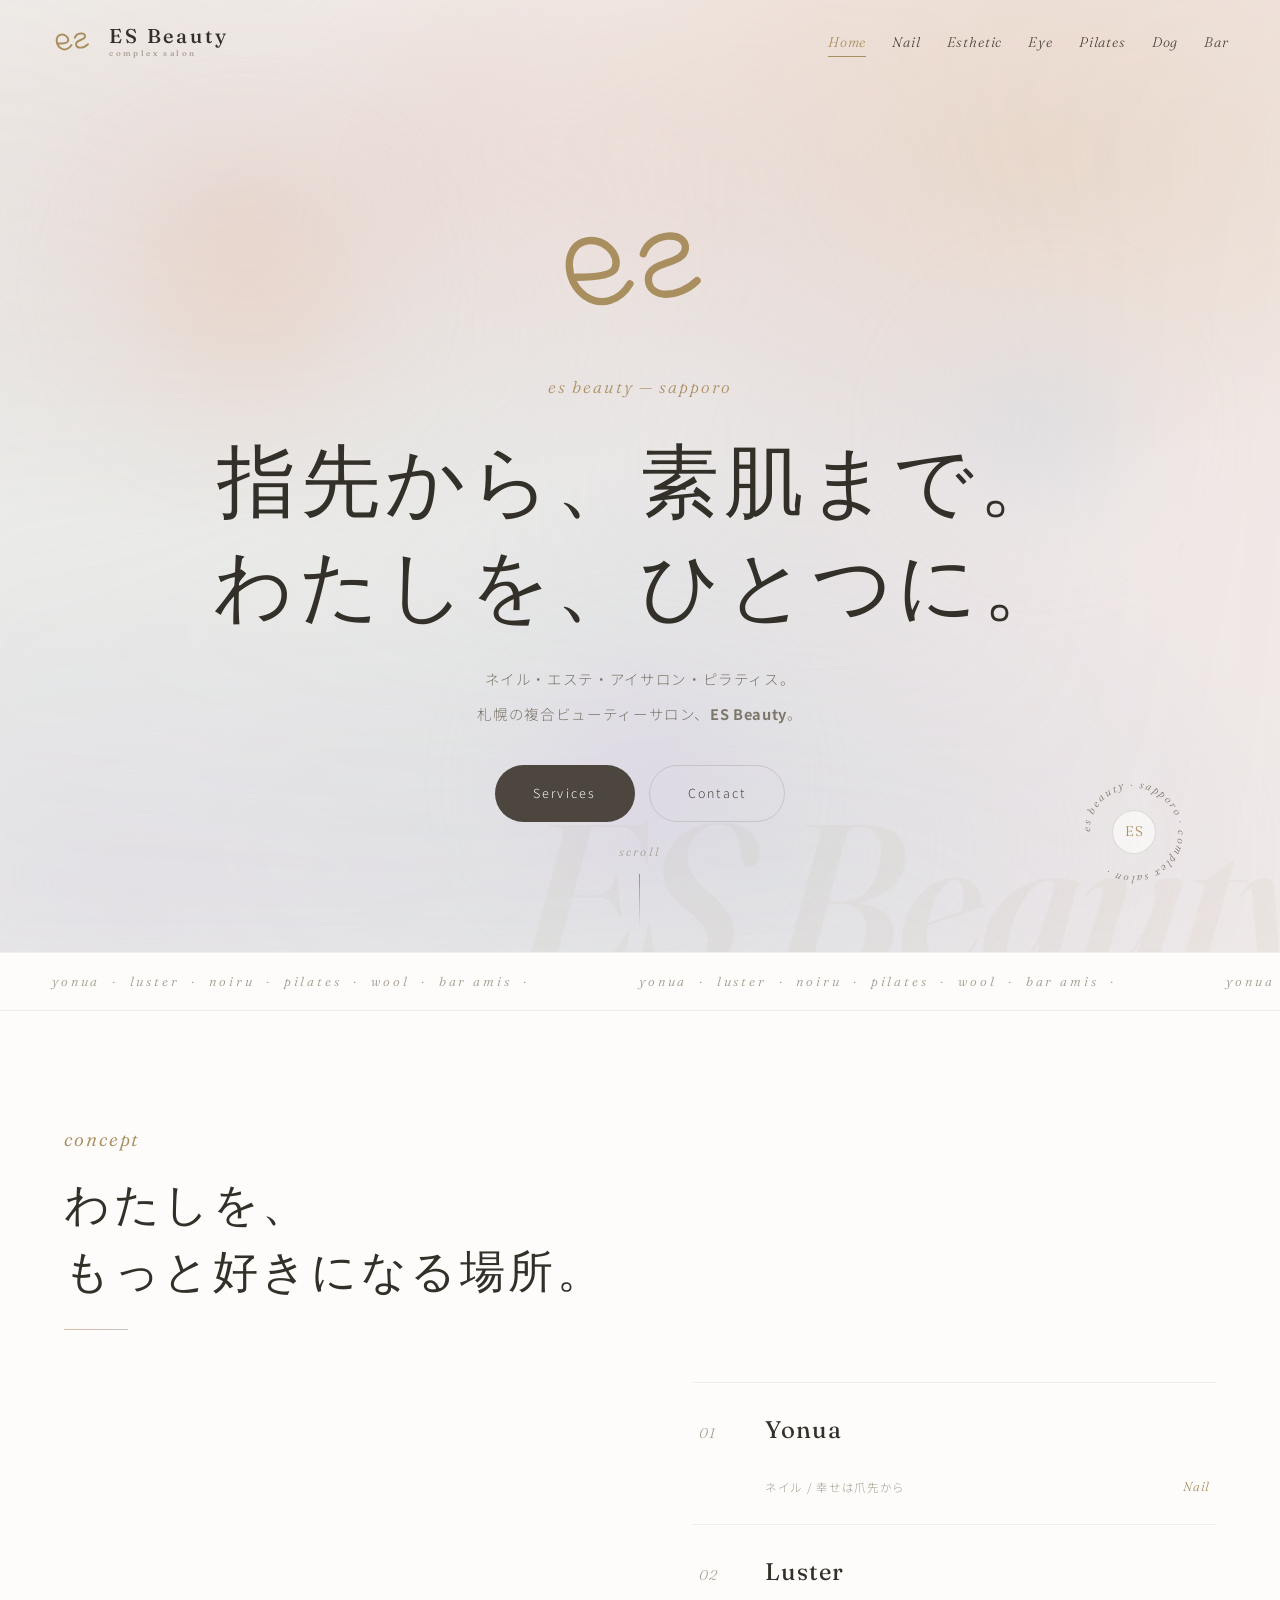
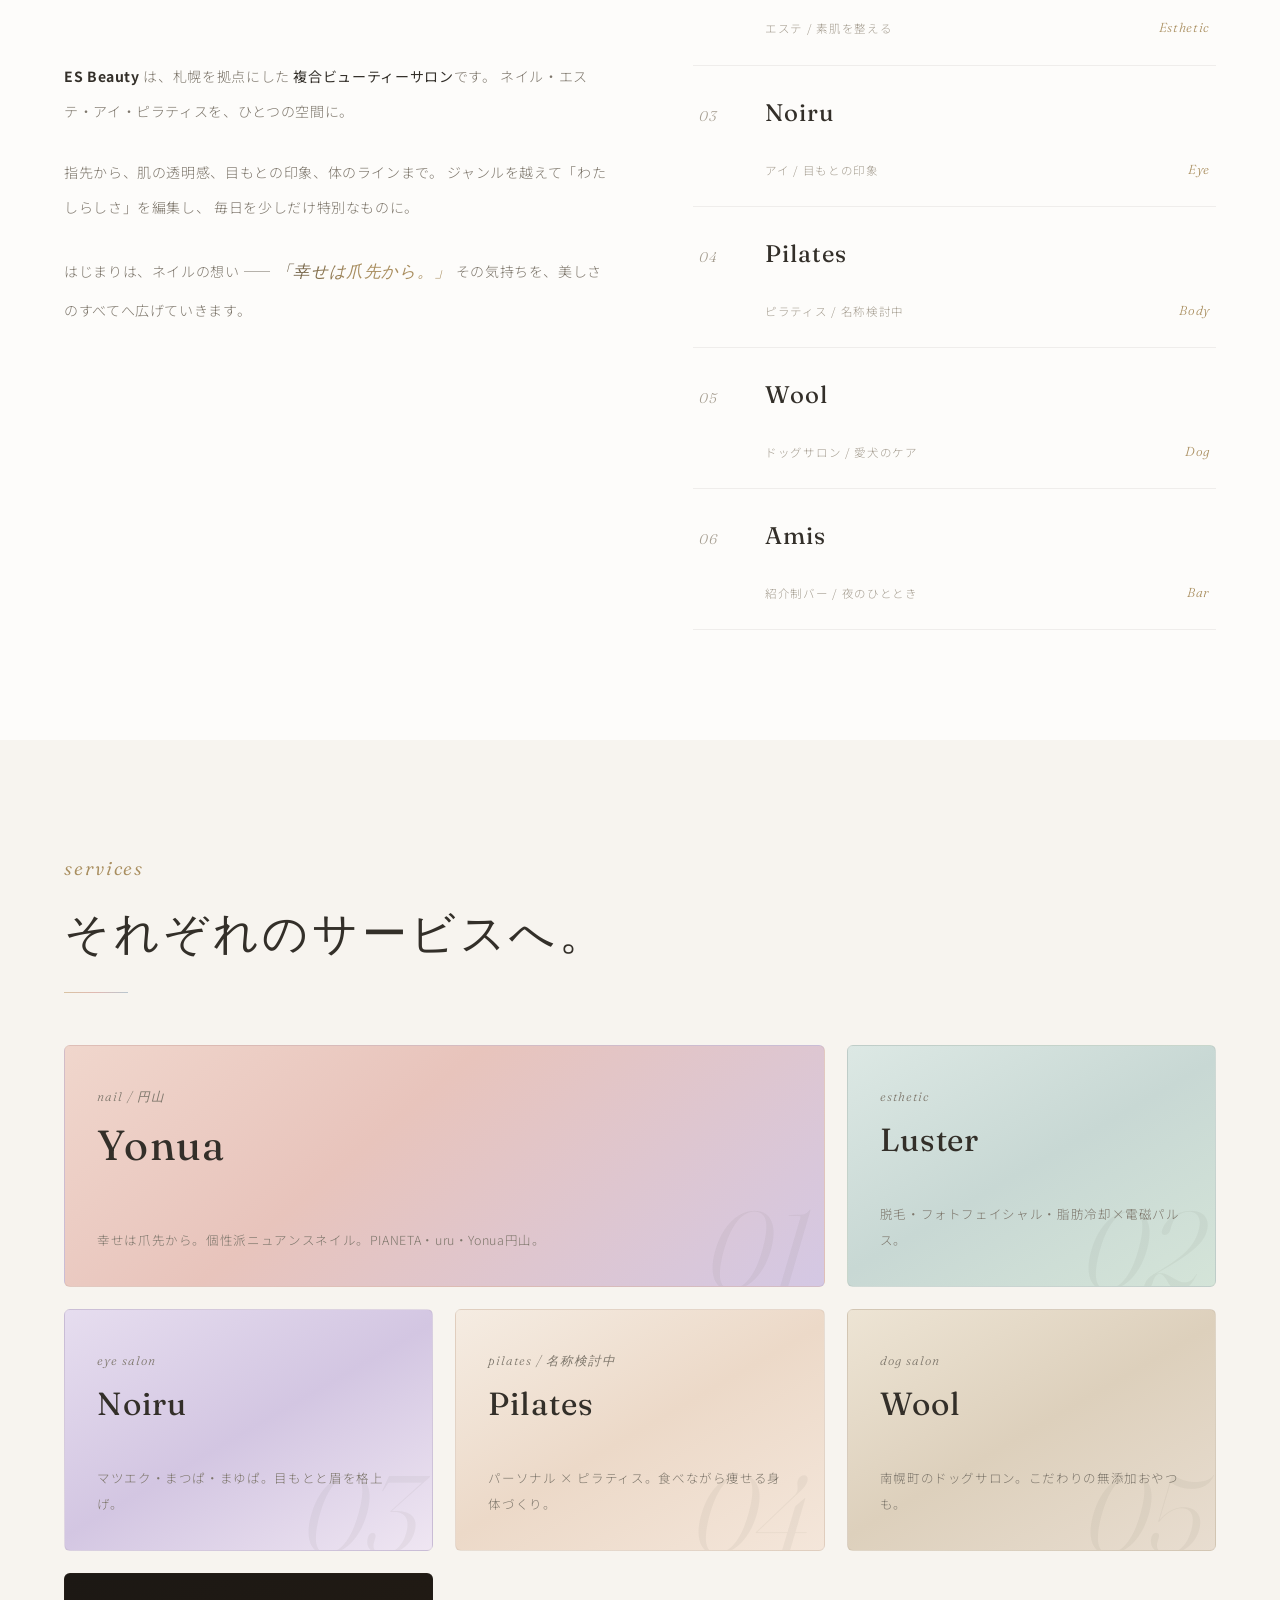
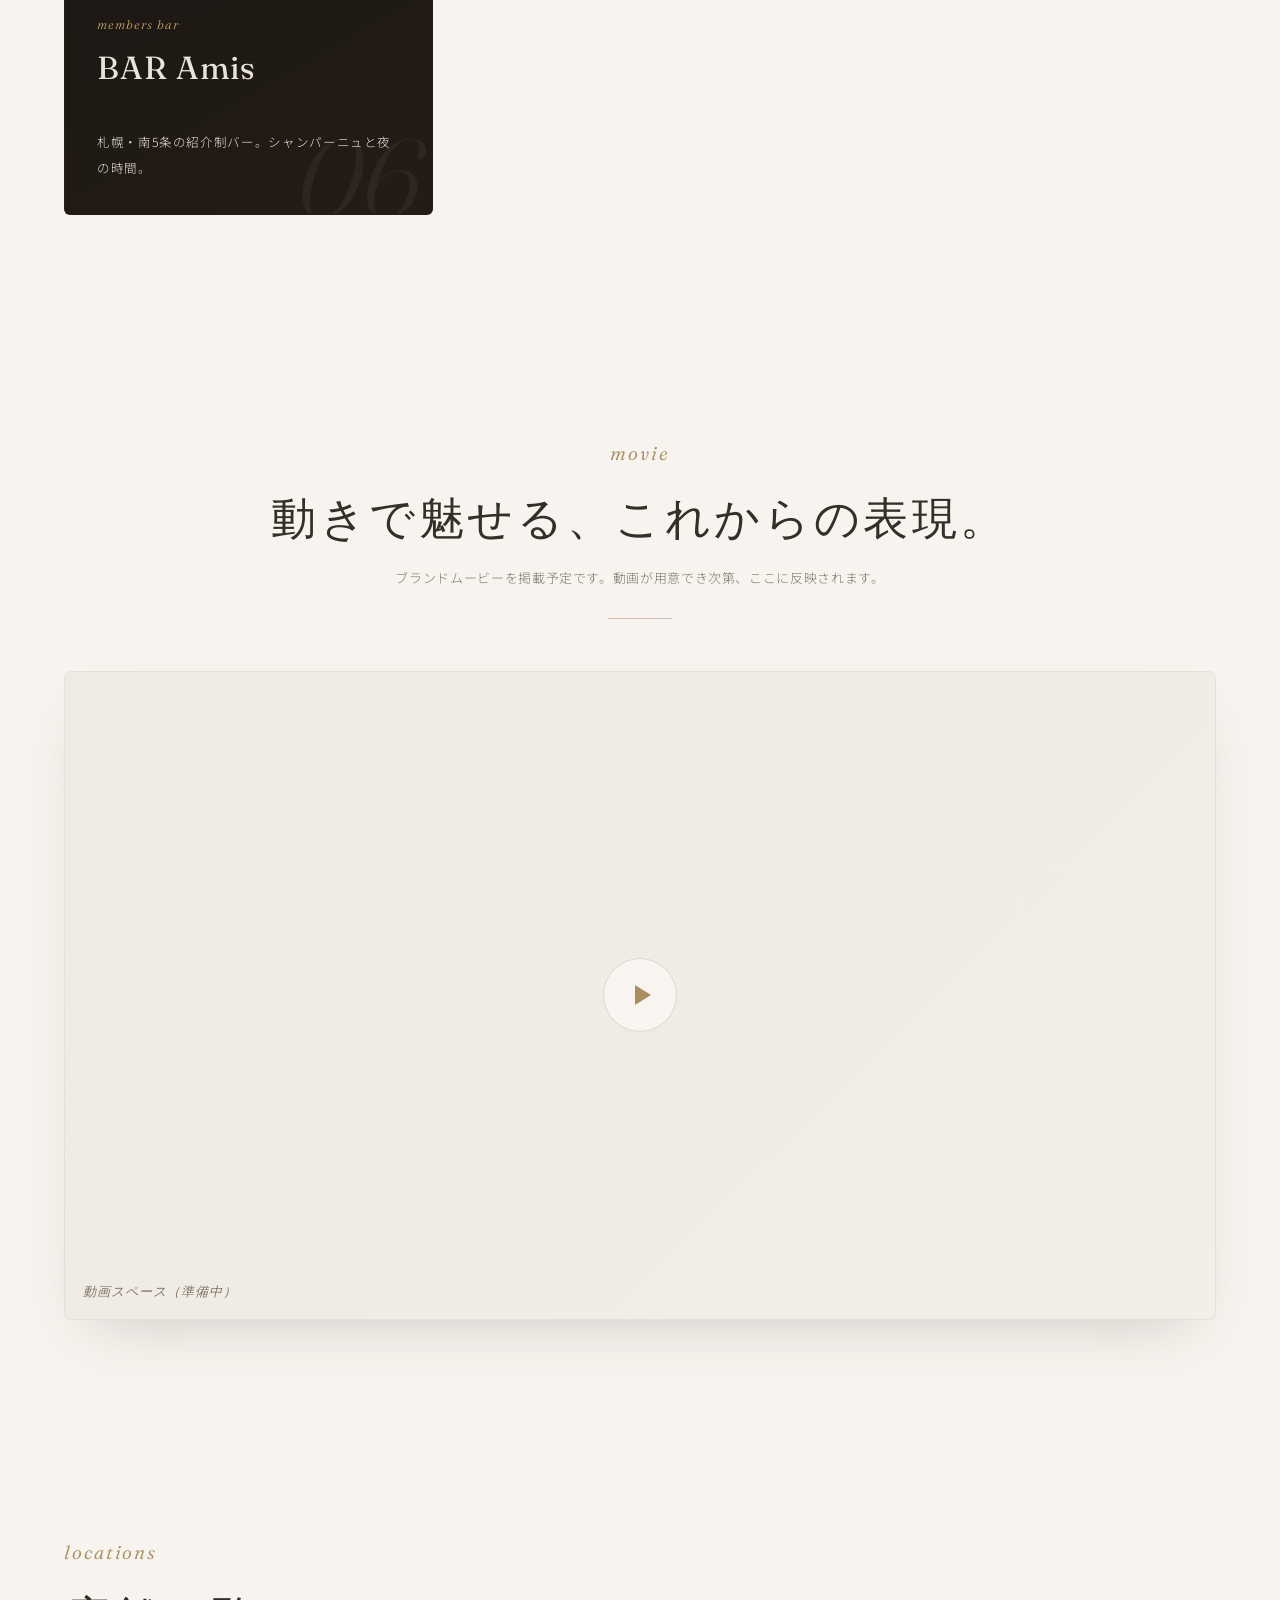
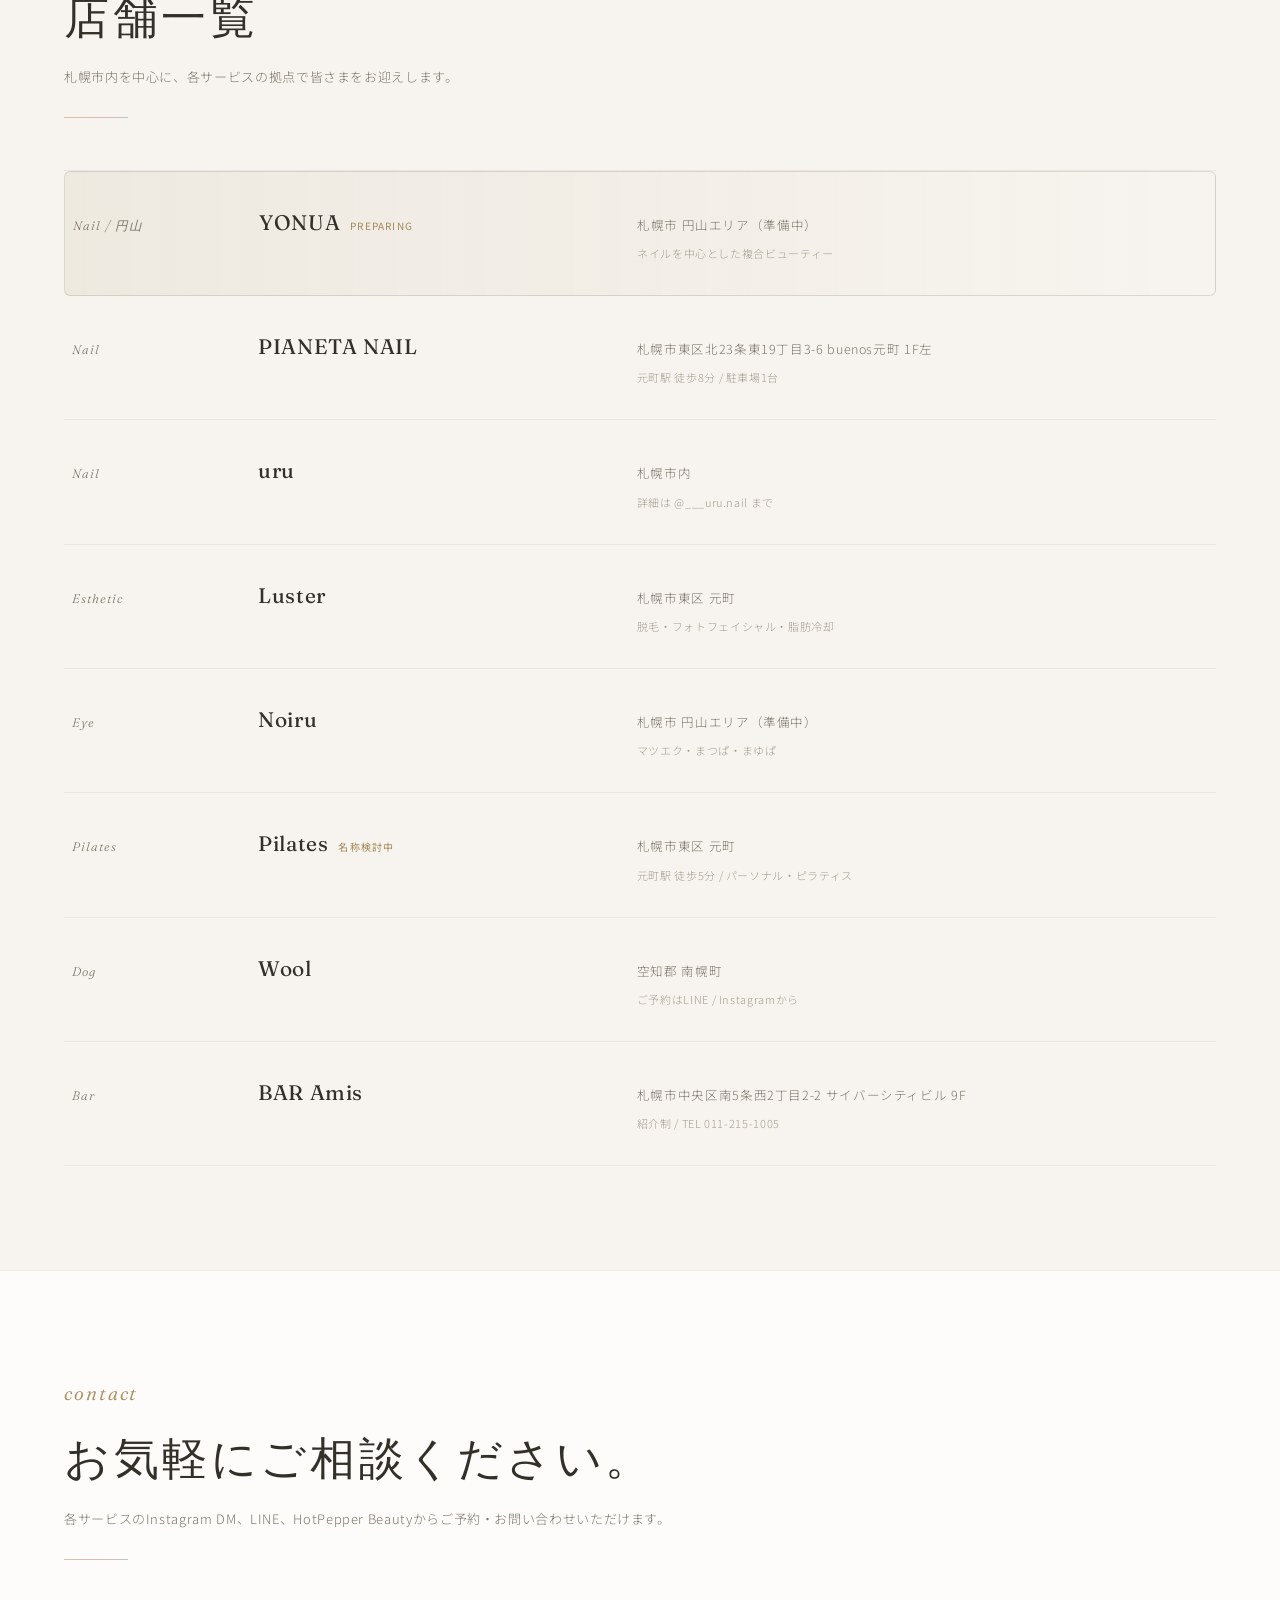
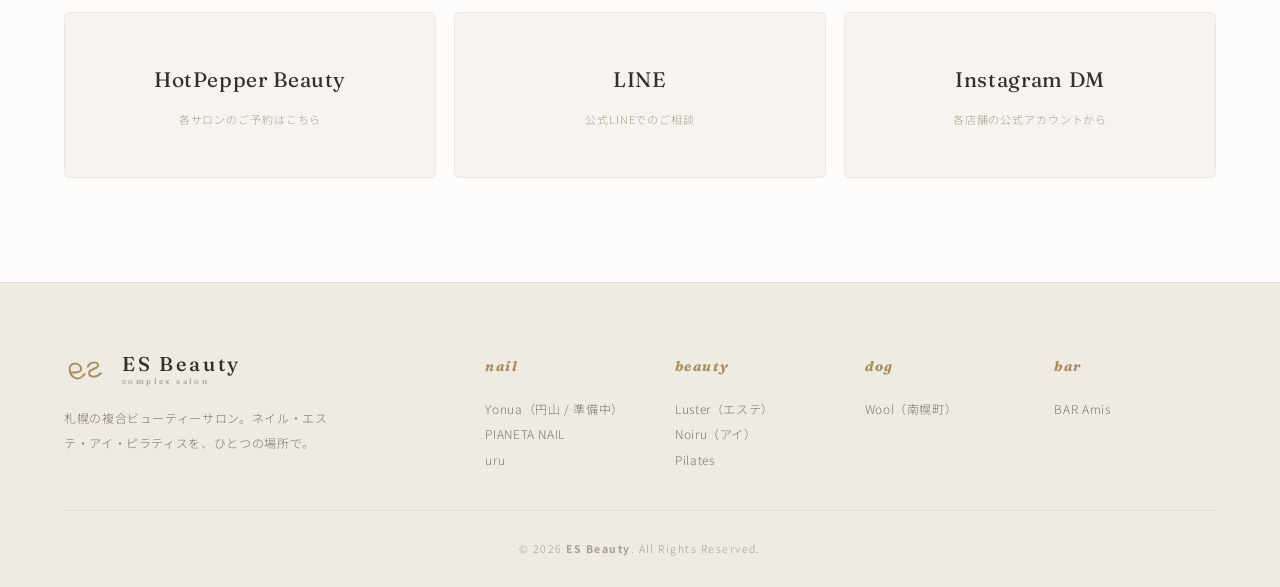
==== commit abc6f628: "restructure: ES Beauty complex-salon IA + SVG logo + video/image slots Builds on the committed motio" ====
--- a/index.html
+++ b/index.html
@@ -5,14 +5,14 @@
 <meta name="viewport" content="width=device-width, initial-scale=1.0">
 <meta name="color-scheme" content="light">
 <meta name="theme-color" content="#f7f4ef">
-<meta name="description" content="ES UUR — 札幌のネイル・美容・バー・ペットケアを横断するブランドカンパニー。">
-<title>ES UUR — Sapporo</title>
+<meta name="description" content="ES Beauty — 札幌の複合ビューティーサロン。ネイル(Yonua)・エステ(Luster)・アイ(Noiru)・ピラティス・ドッグサロン(Wool)・BAR Amis。">
+<title>ES Beauty — 札幌の複合ビューティーサロン</title>
 <link rel="canonical" href="https://playmark0227-svg.github.io/shogosan/">
 <link rel="icon" type="image/svg+xml" href="favicon.svg">
 <meta property="og:type" content="website">
-<meta property="og:site_name" content="ES UUR">
-<meta property="og:title" content="ES UUR — Sapporo">
-<meta property="og:description" content="ES UUR — 札幌のネイル・美容・バー・ペットケアを横断するブランドカンパニー。">
+<meta property="og:site_name" content="ES Beauty">
+<meta property="og:title" content="ES Beauty — 札幌の複合ビューティーサロン">
+<meta property="og:description" content="ネイル・エステ・アイ・ピラティス・ドッグサロン・バー。札幌の複合ビューティーサロン ES Beauty。">
 <meta property="og:url" content="https://playmark0227-svg.github.io/shogosan/">
 <meta property="og:locale" content="ja_JP">
 <meta name="twitter:card" content="summary">
@@ -25,18 +25,21 @@
 
 <header class="header" id="header">
   <div class="header__inner">
-    <a href="index.html" class="header__logo">
-      <span class="header__logo-mark">ES</span>
-      <span class="header__logo-text">ES UUR<small>company</small></span>
+    <a href="index.html" class="header__logo" aria-label="ES Beauty">
+      <span class="header__logo-mark" aria-hidden="true">
+        <svg viewBox="0 0 56 40" class="brandmark" fill="none" aria-hidden="true"><path class="brandmark__path" d="M9,23 C11,23 19,23 20.5,20.5 C22.5,16 16.5,10.5 11,12.5 C5.5,14.5 5.5,24 11.5,28.5 C16.5,32 22,30 25,25 M29,16 C31,9.5 42,9 41.5,14.5 C41,19.5 30.5,18 30.5,23.5 C30.5,29.5 39.5,29.5 45,24" stroke="currentColor" stroke-width="2.4" stroke-linecap="round" stroke-linejoin="round"/></svg>
+      </span>
+      <span class="header__logo-text"><b data-company>ES Beauty</b><small>complex salon</small></span>
     </a>
     <nav class="nav" id="nav">
       <ul class="nav__list">
         <li><a href="index.html" data-page="home">Home</a></li>
-        <li><a href="yonua.html" data-page="yonua">Yonua</a></li>
         <li><a href="nail.html" data-page="nail">Nail</a></li>
-        <li><a href="beauty.html" data-page="beauty">Beauty</a></li>
+        <li><a href="esthetic.html" data-page="esthetic">Esthetic</a></li>
+        <li><a href="eye.html" data-page="eye">Eye</a></li>
+        <li><a href="pilates.html" data-page="pilates">Pilates</a></li>
+        <li><a href="dog.html" data-page="dog">Dog</a></li>
         <li><a href="bar.html" data-page="bar">Bar</a></li>
-        <li><a href="pet.html" data-page="pet">Pet</a></li>
       </ul>
     </nav>
     <button class="nav__toggle" id="navToggle" aria-label="menu"><span></span><span></span><span></span></button>
@@ -46,17 +49,21 @@
 <main>
 
 <section class="hero" id="top">
+  <div class="hero__aurora" aria-hidden="true"></div>
   <div class="hero__orbs" aria-hidden="true"><span></span><span></span><span></span></div>
   <div class="hero__inner">
     <div class="hero__lead-col">
-      <p class="hero__kicker">es uur — sapporo</p>
-      <h1 class="hero__title"><span class="line"><span>シアワセは、</span></span><span class="line"><span>ツメサキから。</span></span></h1>
+      <div class="hero__logo" aria-hidden="true">
+        <svg viewBox="0 0 56 40" class="brandmark" fill="none"><path class="brandmark__path" d="M9,23 C11,23 19,23 20.5,20.5 C22.5,16 16.5,10.5 11,12.5 C5.5,14.5 5.5,24 11.5,28.5 C16.5,32 22,30 25,25 M29,16 C31,9.5 42,9 41.5,14.5 C41,19.5 30.5,18 30.5,23.5 C30.5,29.5 39.5,29.5 45,24" stroke="currentColor" stroke-width="2.2" stroke-linecap="round" stroke-linejoin="round"/></svg>
+      </div>
+      <p class="hero__kicker">es beauty — sapporo</p>
+      <h1 class="hero__title"><span class="line"><span>指先から、素肌まで。</span></span><span class="line"><span>わたしを、ひとつに。</span></span></h1>
       <p class="hero__lead">
-        ネイル、美容、バー、ペットケア。<br>
-        札幌から、暮らしを編集する小さなブランド集団です。
+        ネイル・エステ・アイサロン・ピラティス。<br>
+        札幌の複合ビューティーサロン、<b data-company>ES Beauty</b>。
       </p>
       <div class="hero__cta">
-        <a href="#brands" class="btn btn--primary">Brands</a>
+        <a href="#brands" class="btn btn--primary">Services</a>
         <a href="#contact" class="btn btn--ghost">Contact</a>
       </div>
     </div>
@@ -64,7 +71,7 @@
   <div class="hero__ring" aria-hidden="true">
     <svg viewBox="0 0 112 112">
       <defs><path id="ringPath" d="M56,56 m-44,0 a44,44 0 1,1 88,0 a44,44 0 1,1 -88,0"/></defs>
-      <text><textPath href="#ringPath">es uur · sapporo · beauty &amp; lifestyle ·&#160;</textPath></text>
+      <text><textPath href="#ringPath">es beauty · sapporo · complex salon ·&#160;</textPath></text>
     </svg>
     <span class="hero__ring-mark">ES</span>
   </div>
@@ -73,10 +80,10 @@
 
 <div class="marquee-strip" aria-hidden="true">
   <div class="marquee__track">
-    <span class="marquee__item">yonua &nbsp;·&nbsp; nail studios &nbsp;·&nbsp; siis fitness &nbsp;·&nbsp; bar amis &nbsp;·&nbsp; uur dogsalon &nbsp;·&nbsp; boku no watashi no oyatsu &nbsp;·&nbsp; </span>
-    <span class="marquee__item">yonua &nbsp;·&nbsp; nail studios &nbsp;·&nbsp; siis fitness &nbsp;·&nbsp; bar amis &nbsp;·&nbsp; uur dogsalon &nbsp;·&nbsp; boku no watashi no oyatsu &nbsp;·&nbsp; </span>
-    <span class="marquee__item">yonua &nbsp;·&nbsp; nail studios &nbsp;·&nbsp; siis fitness &nbsp;·&nbsp; bar amis &nbsp;·&nbsp; uur dogsalon &nbsp;·&nbsp; boku no watashi no oyatsu &nbsp;·&nbsp; </span>
-    <span class="marquee__item">yonua &nbsp;·&nbsp; nail studios &nbsp;·&nbsp; siis fitness &nbsp;·&nbsp; bar amis &nbsp;·&nbsp; uur dogsalon &nbsp;·&nbsp; boku no watashi no oyatsu &nbsp;·&nbsp; </span>
+    <span class="marquee__item">yonua &nbsp;·&nbsp; luster &nbsp;·&nbsp; noiru &nbsp;·&nbsp; pilates &nbsp;·&nbsp; wool &nbsp;·&nbsp; bar amis &nbsp;·&nbsp; </span>
+    <span class="marquee__item">yonua &nbsp;·&nbsp; luster &nbsp;·&nbsp; noiru &nbsp;·&nbsp; pilates &nbsp;·&nbsp; wool &nbsp;·&nbsp; bar amis &nbsp;·&nbsp; </span>
+    <span class="marquee__item">yonua &nbsp;·&nbsp; luster &nbsp;·&nbsp; noiru &nbsp;·&nbsp; pilates &nbsp;·&nbsp; wool &nbsp;·&nbsp; bar amis &nbsp;·&nbsp; </span>
+    <span class="marquee__item">yonua &nbsp;·&nbsp; luster &nbsp;·&nbsp; noiru &nbsp;·&nbsp; pilates &nbsp;·&nbsp; wool &nbsp;·&nbsp; bar amis &nbsp;·&nbsp; </span>
   </div>
 </div>
 
@@ -89,27 +96,28 @@
     <div class="concept__grid">
       <div class="concept__text">
         <p>
-          <strong>ES UUR</strong>は、札幌を拠点に
-          <strong>ネイル・美容・バー・ドッグサロン</strong>
-          を横断するブランドカンパニーです。
+          <strong><b data-company>ES Beauty</b></strong> は、札幌を拠点にした
+          <strong>複合ビューティーサロン</strong>です。
+          ネイル・エステ・アイ・ピラティスを、ひとつの空間に。
         </p>
         <p>
-          指先から、肌の透明感、体のライン、夜のひととき、
-          そして大切な家族であるペットまで。
-          ジャンルを越えて「らしさ」を編集し、
+          指先から、肌の透明感、目もとの印象、体のラインまで。
+          ジャンルを越えて「わたしらしさ」を編集し、
           毎日を少しだけ特別なものに。
         </p>
         <p>
-          すべては、<em class="shimmer">「シアワセはツメサキから。」</em>
-          というシンプルな想いから始まりました。
+          はじまりは、ネイルの想い ——
+          <em class="shimmer">「幸せは爪先から。」</em>
+          その気持ちを、美しさのすべてへ広げていきます。
         </p>
       </div>
       <ul class="concept__pillars">
-        <li><span>01</span><strong>YONUA</strong><small>円山 複合ビューティー</small><em>New</em></li>
-        <li><span>02</span><strong>NAIL</strong><small>個性派ニュアンスネイル</small></li>
-        <li><span>03</span><strong>BEAUTY</strong><small>脱毛・フェイシャル・ボディ</small></li>
-        <li><span>04</span><strong>BAR</strong><small>紹介制 BAR Amis</small></li>
-        <li><span>05</span><strong>PET</strong><small>ドッグサロン & おやつ</small></li>
+        <li><span>01</span><strong>Yonua</strong><small>ネイル / 幸せは爪先から</small><em>Nail</em></li>
+        <li><span>02</span><strong>Luster</strong><small>エステ / 素肌を整える</small><em>Esthetic</em></li>
+        <li><span>03</span><strong>Noiru</strong><small>アイ / 目もとの印象</small><em>Eye</em></li>
+        <li><span>04</span><strong>Pilates</strong><small>ピラティス / 名称検討中</small><em>Body</em></li>
+        <li><span>05</span><strong>Wool</strong><small>ドッグサロン / 愛犬のケア</small><em>Dog</em></li>
+        <li><span>06</span><strong>Amis</strong><small>紹介制バー / 夜のひととき</small><em>Bar</em></li>
       </ul>
     </div>
   </div>
@@ -118,52 +126,77 @@
 <section class="brand-section" id="brands">
   <div class="container">
     <header class="section-head">
-      <p class="section-head__en">Brands</p>
-      <h2 class="section-head__ja">それぞれのブランドへ。</h2>
+      <p class="section-head__en">Services</p>
+      <h2 class="section-head__ja">それぞれのサービスへ。</h2>
     </header>
 
     <div class="brands-grid">
-      <a href="yonua.html" class="brand-tile brand-tile--new" data-brand="yonua">
+      <a href="nail.html" class="brand-tile brand-tile--new" data-brand="nail">
         <span class="brand-tile__num" aria-hidden="true">01</span>
         <div class="brand-tile__body">
-          <p class="brand-tile__kicker">New / 円山</p>
-          <h3>YONUA</h3>
-          <p>ネイル・マツエク・エステ・古着が集う複合ビューティー。</p>
-        </div>
-      </a>
-      <a href="nail.html" class="brand-tile" data-brand="nail">
+          <p class="brand-tile__kicker">Nail / 円山</p>
+          <h3>Yonua</h3>
+          <p>幸せは爪先から。個性派ニュアンスネイル。PIANETA・uru・Yonua円山。</p>
+        </div>
+      </a>
+      <a href="esthetic.html" class="brand-tile" data-brand="esthetic">
         <span class="brand-tile__num" aria-hidden="true">02</span>
         <div class="brand-tile__body">
-          <p class="brand-tile__kicker">Nail Studios</p>
-          <h3>Nail</h3>
-          <p>PIANETA NAIL / uru / nail salon mu__. の3スタジオ。</p>
-        </div>
-      </a>
-      <a href="beauty.html" class="brand-tile" data-brand="beauty">
+          <p class="brand-tile__kicker">Esthetic</p>
+          <h3>Luster</h3>
+          <p>脱毛・フォトフェイシャル・脂肪冷却×電磁パルス。</p>
+        </div>
+      </a>
+      <a href="eye.html" class="brand-tile" data-brand="eye">
         <span class="brand-tile__num" aria-hidden="true">03</span>
         <div class="brand-tile__body">
-          <p class="brand-tile__kicker">Beauty &amp; Body</p>
-          <h3>Beauty</h3>
-          <p>SiiS FITNESS / 脱毛 / フォトフェイシャル / 脂肪冷却×電磁パルス。</p>
+          <p class="brand-tile__kicker">Eye Salon</p>
+          <h3>Noiru</h3>
+          <p>マツエク・まつぱ・まゆぱ。目もとと眉を格上げ。</p>
+        </div>
+      </a>
+      <a href="pilates.html" class="brand-tile" data-brand="pilates">
+        <span class="brand-tile__num" aria-hidden="true">04</span>
+        <div class="brand-tile__body">
+          <p class="brand-tile__kicker">Pilates / 名称検討中</p>
+          <h3>Pilates</h3>
+          <p>パーソナル × ピラティス。食べながら痩せる身体づくり。</p>
+        </div>
+      </a>
+      <a href="dog.html" class="brand-tile" data-brand="dog">
+        <span class="brand-tile__num" aria-hidden="true">05</span>
+        <div class="brand-tile__body">
+          <p class="brand-tile__kicker">Dog Salon</p>
+          <h3>Wool</h3>
+          <p>南幌町のドッグサロン。こだわりの無添加おやつも。</p>
         </div>
       </a>
       <a href="bar.html" class="brand-tile" data-brand="bar">
-        <span class="brand-tile__num" aria-hidden="true">04</span>
+        <span class="brand-tile__num" aria-hidden="true">06</span>
         <div class="brand-tile__body">
           <p class="brand-tile__kicker">Members Bar</p>
           <h3>BAR Amis</h3>
           <p>札幌・南5条の紹介制バー。シャンパーニュと夜の時間。</p>
         </div>
       </a>
-      <a href="pet.html" class="brand-tile" data-brand="pet">
-        <span class="brand-tile__num" aria-hidden="true">05</span>
-        <div class="brand-tile__body">
-          <p class="brand-tile__kicker">Pet Care</p>
-          <h3>Pet</h3>
-          <p>UUR ドッグサロン / Boku no Watashi no Oyatsu.</p>
-        </div>
-      </a>
-    </div>
+    </div>
+  </div>
+</section>
+
+<section class="brand-section movie" id="movie">
+  <div class="container">
+    <header class="section-head section-head--center">
+      <p class="section-head__en">Movie</p>
+      <h2 class="section-head__ja">動きで魅せる、これからの表現。</h2>
+      <p class="section-head__desc">ブランドムービーを掲載予定です。動画が用意でき次第、ここに反映されます。</p>
+    </header>
+    <figure class="video-embed">
+      <!-- 動画は下の frame 内に <iframe> または <video> を差し込むだけで有効化されます -->
+      <div class="video-embed__frame">
+        <div class="video-embed__play" aria-hidden="true"></div>
+      </div>
+      <figcaption class="video-embed__label">動画スペース（準備中）</figcaption>
+    </figure>
   </div>
 </section>
 
@@ -172,13 +205,13 @@
     <header class="section-head">
       <p class="section-head__en">Locations</p>
       <h2 class="section-head__ja">店舗一覧</h2>
-      <p class="section-head__desc">札幌市内を中心に、6つの拠点で皆さまをお迎えしています。</p>
+      <p class="section-head__desc">札幌市内を中心に、各サービスの拠点で皆さまをお迎えします。</p>
     </header>
     <div class="access-list">
-      <a href="yonua.html" class="access-item access-item--new">
-        <p class="access-item__cat">New / 円山</p>
+      <a href="nail.html" class="access-item access-item--new">
+        <p class="access-item__cat">Nail / 円山</p>
         <h3>YONUA<small>PREPARING</small></h3>
-        <p>札幌市 円山エリア（準備中）<small>ネイル・マツエク・エステ・古着の複合ビューティー</small></p>
+        <p>札幌市 円山エリア（準備中）<small>ネイルを中心とした複合ビューティー</small></p>
       </a>
       <a href="nail.html" class="access-item">
         <p class="access-item__cat">Nail</p>
@@ -190,21 +223,31 @@
         <h3>uru</h3>
         <p>札幌市内<small>詳細は @___uru.nail まで</small></p>
       </a>
-      <a href="beauty.html" class="access-item">
-        <p class="access-item__cat">Beauty</p>
-        <h3>SiiS FITNESS</h3>
-        <p>札幌市東区 元町<small>元町駅 徒歩5分 / パーソナル・ピラティス・美容ケア</small></p>
+      <a href="esthetic.html" class="access-item">
+        <p class="access-item__cat">Esthetic</p>
+        <h3>Luster</h3>
+        <p>札幌市東区 元町<small>脱毛・フォトフェイシャル・脂肪冷却</small></p>
+      </a>
+      <a href="eye.html" class="access-item">
+        <p class="access-item__cat">Eye</p>
+        <h3>Noiru</h3>
+        <p>札幌市 円山エリア（準備中）<small>マツエク・まつぱ・まゆぱ</small></p>
+      </a>
+      <a href="pilates.html" class="access-item">
+        <p class="access-item__cat">Pilates</p>
+        <h3>Pilates<small>名称検討中</small></h3>
+        <p>札幌市東区 元町<small>元町駅 徒歩5分 / パーソナル・ピラティス</small></p>
+      </a>
+      <a href="dog.html" class="access-item">
+        <p class="access-item__cat">Dog</p>
+        <h3>Wool</h3>
+        <p>空知郡 南幌町<small>ご予約はLINE / Instagramから</small></p>
       </a>
       <a href="bar.html" class="access-item">
         <p class="access-item__cat">Bar</p>
         <h3>BAR Amis</h3>
         <p>札幌市中央区南5条西2丁目2-2 サイバーシティビル 9F<small>紹介制 / TEL 011-215-1005</small></p>
       </a>
-      <a href="pet.html" class="access-item">
-        <p class="access-item__cat">Pet</p>
-        <h3>UUR dogsalon</h3>
-        <p>空知郡南幌町<small>ご予約はLINE / Instagramから</small></p>
-      </a>
     </div>
   </div>
 </section>
@@ -215,7 +258,7 @@
       <p class="section-head__en">Contact</p>
       <h2 class="section-head__ja">お気軽にご相談ください。</h2>
       <p class="section-head__desc">
-        各店舗のInstagram DM、LINE、HotPepper Beautyからご予約・お問い合わせいただけます。
+        各サービスのInstagram DM、LINE、HotPepper Beautyからご予約・お問い合わせいただけます。
       </p>
     </header>
     <div class="contact-grid">
@@ -225,7 +268,7 @@
       </a>
       <a href="https://lin.ee/GeuPyLI" class="contact-card" target="_blank" rel="noopener">
         <strong>LINE</strong>
-        <small>SiiS FITNESS 公式LINE</small>
+        <small>公式LINEでのご相談</small>
       </a>
       <a href="https://www.instagram.com/" class="contact-card" target="_blank" rel="noopener">
         <strong>Instagram DM</strong>
@@ -235,15 +278,6 @@
   </div>
 </section>
 
-<div class="marquee-strip" aria-hidden="true">
-  <div class="marquee__track marquee__track--rev">
-    <span class="marquee__item">shiawase wa, tsumesaki kara. &nbsp;—&nbsp; es uur &nbsp;—&nbsp; </span>
-    <span class="marquee__item">shiawase wa, tsumesaki kara. &nbsp;—&nbsp; es uur &nbsp;—&nbsp; </span>
-    <span class="marquee__item">shiawase wa, tsumesaki kara. &nbsp;—&nbsp; es uur &nbsp;—&nbsp; </span>
-    <span class="marquee__item">shiawase wa, tsumesaki kara. &nbsp;—&nbsp; es uur &nbsp;—&nbsp; </span>
-  </div>
-</div>
-
 </main>
 
 <footer class="footer">
@@ -251,19 +285,21 @@
     <div class="footer__top">
       <div class="footer__brand">
         <a href="index.html" class="header__logo">
-          <span class="header__logo-mark">ES</span>
-          <span class="header__logo-text">ES UUR<small>company</small></span>
+          <span class="header__logo-mark" aria-hidden="true">
+            <svg viewBox="0 0 56 40" class="brandmark" fill="none" aria-hidden="true"><path class="brandmark__path" d="M9,23 C11,23 19,23 20.5,20.5 C22.5,16 16.5,10.5 11,12.5 C5.5,14.5 5.5,24 11.5,28.5 C16.5,32 22,30 25,25 M29,16 C31,9.5 42,9 41.5,14.5 C41,19.5 30.5,18 30.5,23.5 C30.5,29.5 39.5,29.5 45,24" stroke="currentColor" stroke-width="2.4" stroke-linecap="round" stroke-linejoin="round"/></svg>
+          </span>
+          <span class="header__logo-text"><b data-company>ES Beauty</b><small>complex salon</small></span>
         </a>
-        <p>札幌を拠点に、ジャンルを越えて「らしさ」を編集するブランドカンパニー。</p>
+        <p>札幌の複合ビューティーサロン。ネイル・エステ・アイ・ピラティスを、ひとつの場所で。</p>
       </div>
       <div class="footer__cols">
-        <div><h4>New</h4><ul><li><a href="yonua.html">YONUA（円山 / 準備中）</a></li></ul></div>
-        <div><h4>Nail</h4><ul><li><a href="nail.html">PIANETA NAIL</a></li><li><a href="nail.html">uru</a></li><li><a href="nail.html">nail salon mu__.</a></li></ul></div>
-        <div><h4>Beauty &amp; Bar</h4><ul><li><a href="beauty.html">SiiS FITNESS</a></li><li><a href="beauty.html">脂肪冷却 / 電磁パルス</a></li><li><a href="bar.html">BAR Amis</a></li></ul></div>
-        <div><h4>Pet</h4><ul><li><a href="pet.html">UUR — dogsalon</a></li><li><a href="pet.html">Boku no Watashi no Oyatsu.</a></li></ul></div>
-      </div>
-    </div>
-    <p class="footer__copy">© <span id="year"></span> ES UUR. All Rights Reserved.</p>
+        <div><h4>Nail</h4><ul><li><a href="nail.html">Yonua（円山 / 準備中）</a></li><li><a href="nail.html">PIANETA NAIL</a></li><li><a href="nail.html">uru</a></li></ul></div>
+        <div><h4>Beauty</h4><ul><li><a href="esthetic.html">Luster（エステ）</a></li><li><a href="eye.html">Noiru（アイ）</a></li><li><a href="pilates.html">Pilates</a></li></ul></div>
+        <div><h4>Dog</h4><ul><li><a href="dog.html">Wool（南幌町）</a></li></ul></div>
+        <div><h4>Bar</h4><ul><li><a href="bar.html">BAR Amis</a></li></ul></div>
+      </div>
+    </div>
+    <p class="footer__copy">© <span id="year"></span> <b data-company>ES Beauty</b>. All Rights Reserved.</p>
   </div>
 </footer>
 
--- a/css/style.css
+++ b/css/style.css
@@ -1,5 +1,5 @@
 /* ============================================================
-   ES UUR — light, soft, salon-led (reference: iloli-hair.com)
+   ES Beauty — light, soft, salon-led (reference: iloli-hair.com)
    Warm white × beige × gray. Quiet multicolour gradient accents.
    Display: Fraunces (italic accents). Body: Noto Sans JP.
    BAR Amis page keeps a warm-dark scheme via body[data-page=bar].
@@ -77,7 +77,7 @@
   *,*::before,*::after{animation:none!important;transition:none!important}
   html{scroll-behavior:auto}
   html.js .rv{opacity:1!important;transform:none!important;filter:none!important}
-  .cursor-dot,.cursor-ring,.bubbles,.scroll-progress,.hero__ring{display:none!important}
+  .cursor-dot,.cursor-ring,.hero__orbs,.hero__aurora,.scroll-progress{display:none!important}
 }
 
 /* photo treatment, ready for real images:
@@ -92,22 +92,28 @@
 }
 .photo:hover img,.photo:focus-within img{filter:none;transform:scale(1)}
 
-/* ============================================================ Header */
-/* NOTE: .header must never carry transform / filter / backdrop-filter —
-   they'd become the containing block for the position:fixed mobile nav.
-   The blur lives on ::before (a child, not an ancestor of the nav). */
-.header{position:fixed;inset:0 0 auto;z-index:100;padding:24px 0;transition:padding .35s ease,opacity .35s ease,border-color .35s ease}
+/* ============================================================ Header
+   NOTE: .header must never carry transform / filter / backdrop-filter —
+   they'd become the containing block for the position:fixed mobile nav
+   inside it. The blur lives on ::before (a child, not an ancestor). */
+.header{position:fixed;inset:0 0 auto;z-index:100;padding:24px 0;transition:padding .35s ease,opacity .35s ease,border-color .35s ease;animation:headerIn .9s ease .1s backwards}
 .header::before{content:"";position:absolute;inset:0;z-index:-1;background:color-mix(in srgb,var(--bg) 88%,transparent);backdrop-filter:blur(14px);-webkit-backdrop-filter:blur(14px);opacity:0;transition:opacity .35s ease;pointer-events:none}
 .header.is-scrolled{padding:14px 0;border-bottom:1px solid var(--line-soft)}
 .header.is-scrolled::before{opacity:1}
 .header.is-hidden{opacity:0;visibility:hidden;pointer-events:none;transition:padding .35s ease,opacity .35s ease,border-color .35s ease,visibility 0s linear .35s}
+@keyframes headerIn{from{opacity:0}to{opacity:1}}
 .header__inner{width:min(92%,1320px);margin-inline:auto;display:flex;align-items:center;justify-content:space-between;gap:24px}
 .header__logo{display:flex;align-items:center;gap:12px;color:var(--ink-strong)}
-.header__logo-mark{display:grid;place-items:center;width:40px;height:40px;border:1px solid currentColor;font-family:var(--f-display);font-size:15px;letter-spacing:.04em;border-radius:50%}
-.header__logo-text{font-family:var(--f-display);font-weight:500;font-size:20px;letter-spacing:.2em;line-height:1;display:flex;flex-direction:column;gap:3px}
-.header__logo-text small{font-size:8px;letter-spacing:.34em;color:var(--muted)}
-.nav__list{display:flex;gap:30px;align-items:center}
-.nav__list a{font-family:var(--f-display);font-style:italic;font-size:15px;letter-spacing:.08em;position:relative;color:var(--ink)}
+.header__logo-mark{display:grid;place-items:center;width:46px;height:34px;color:var(--accent)}
+.brandmark{width:46px;height:34px;display:block;overflow:visible}
+.brandmark__path{stroke-dasharray:200;stroke-dashoffset:200;animation:drawMark 2.1s cubic-bezier(.6,0,.2,1) .25s forwards}
+@keyframes drawMark{to{stroke-dashoffset:0}}
+.header__logo:hover .brandmark__path{animation:drawMark 1.1s cubic-bezier(.6,0,.2,1)}
+.header__logo-text{font-family:var(--f-display);font-weight:500;font-size:20px;letter-spacing:.14em;line-height:1;display:flex;flex-direction:column;gap:3px}
+.header__logo-text b{font-weight:inherit;font-family:inherit}
+.header__logo-text small{font-size:8px;letter-spacing:.3em;color:var(--muted);text-transform:lowercase}
+.nav__list{display:flex;gap:26px;align-items:center}
+.nav__list a{font-family:var(--f-display);font-style:italic;font-size:14px;letter-spacing:.06em;position:relative;color:var(--ink);white-space:nowrap}
 .nav__list a::after{content:"";position:absolute;left:0;right:0;bottom:-6px;height:1px;background:var(--ink);transform:scaleX(0);transform-origin:right;transition:transform .4s cubic-bezier(.7,0,.3,1)}
 .nav__list a:hover{opacity:1}
 .nav__list a:hover::after{transform:scaleX(1);transform-origin:left}
@@ -147,7 +153,7 @@
 .hero__scroll{position:absolute;bottom:26px;left:50%;transform:translateX(-50%);display:grid;justify-items:center;gap:10px;z-index:2;font-family:var(--f-display);font-style:italic;font-size:12px;letter-spacing:.18em;color:var(--muted)}
 .hero__scroll::after{content:"";width:1px;height:52px;background:linear-gradient(var(--accent),transparent);animation:scrollPulse 2.4s ease-in-out infinite}
 @keyframes scrollPulse{0%,100%{transform:scaleY(.35);transform-origin:top;opacity:.5}50%{transform:scaleY(1);transform-origin:top;opacity:1}}
-.hero::after{content:"ES UUR";position:absolute;bottom:-50px;right:-40px;font-family:var(--f-display);font-style:italic;font-weight:560;font-size:clamp(110px,17vw,210px);line-height:1;color:rgba(169,142,95,.055);letter-spacing:-.02em;pointer-events:none;user-select:none;z-index:1;white-space:nowrap}
+.hero::after{content:"ES Beauty";position:absolute;bottom:-50px;right:-40px;font-family:var(--f-display);font-style:italic;font-weight:560;font-size:clamp(110px,17vw,210px);line-height:1;color:rgba(169,142,95,.055);letter-spacing:-.02em;pointer-events:none;user-select:none;z-index:1;white-space:nowrap}
 
 /* ============================================================ Section head */
 .section-head{display:grid;gap:12px;margin-bottom:52px;max-width:780px;position:relative;padding-bottom:26px}
@@ -187,10 +193,11 @@
     radial-gradient(36% 42% at 76% 24%,rgba(200,168,106,.14),transparent 70%),
     radial-gradient(30% 36% at 20% 70%,rgba(200,168,106,.08),transparent 70%);
 }
-body[data-page="nail"] .page-hero::before{background:radial-gradient(36% 42% at 76% 24%,rgba(224,185,185,.42),transparent 70%),radial-gradient(30% 36% at 20% 70%,rgba(220,185,200,.26),transparent 70%)}
-body[data-page="yonua"] .page-hero::before{background:radial-gradient(36% 42% at 76% 24%,rgba(224,185,175,.42),transparent 70%),radial-gradient(30% 36% at 20% 70%,rgba(207,195,223,.26),transparent 70%)}
-body[data-page="beauty"] .page-hero::before{background:radial-gradient(36% 42% at 76% 24%,rgba(185,214,207,.38),transparent 70%),radial-gradient(30% 36% at 20% 70%,rgba(185,214,200,.24),transparent 70%)}
-body[data-page="pet"] .page-hero::before{background:radial-gradient(36% 42% at 76% 24%,rgba(217,195,163,.42),transparent 70%),radial-gradient(30% 36% at 20% 70%,rgba(200,185,165,.28),transparent 70%)}
+body[data-page="nail"] .page-hero::before{background:radial-gradient(36% 42% at 76% 24%,rgba(224,185,185,.42),transparent 70%),radial-gradient(30% 36% at 20% 70%,rgba(207,195,223,.26),transparent 70%)}
+body[data-page="esthetic"] .page-hero::before{background:radial-gradient(36% 42% at 76% 24%,rgba(185,214,207,.38),transparent 70%),radial-gradient(30% 36% at 20% 70%,rgba(185,214,200,.24),transparent 70%)}
+body[data-page="eye"] .page-hero::before{background:radial-gradient(36% 42% at 76% 24%,rgba(205,190,225,.40),transparent 70%),radial-gradient(30% 36% at 20% 70%,rgba(224,185,200,.24),transparent 70%)}
+body[data-page="pilates"] .page-hero::before{background:radial-gradient(36% 42% at 76% 24%,rgba(224,200,170,.40),transparent 70%),radial-gradient(30% 36% at 20% 70%,rgba(210,200,180,.26),transparent 70%)}
+body[data-page="dog"] .page-hero::before{background:radial-gradient(36% 42% at 76% 24%,rgba(217,195,163,.42),transparent 70%),radial-gradient(30% 36% at 20% 70%,rgba(200,185,165,.28),transparent 70%)}
 .page-hero .container{position:relative;z-index:2}
 .page-hero__crumb{font-family:var(--f-display);font-style:italic;font-size:13px;letter-spacing:.12em;color:var(--muted);margin-bottom:16px}
 .page-hero__kicker{font-family:var(--f-display);font-style:italic;font-size:17px;letter-spacing:.1em;color:var(--accent);margin-bottom:20px;text-transform:lowercase}
@@ -212,14 +219,15 @@
 .brand-tile--new{grid-column:span 2}
 .brand-tile--new h3{font-size:42px}
 /* brand colour identities */
-.brand-tile[data-brand="yonua"]{background:linear-gradient(140deg,#f0d6cc 0%,#e8c4bc 40%,#d4c8e4 100%)}
-.brand-tile[data-brand="nail"]{background:linear-gradient(150deg,#f5ece8 0%,#ead4cc 50%,#f2e4de 100%)}
-.brand-tile[data-brand="beauty"]{background:linear-gradient(150deg,#dce8e4 0%,#c8d8d4 50%,#d4e4d8 100%)}
+.brand-tile[data-brand="nail"]{background:linear-gradient(140deg,#f0d6cc 0%,#e8c4bc 40%,#d4c8e4 100%)}
+.brand-tile[data-brand="esthetic"]{background:linear-gradient(150deg,#dce8e4 0%,#c8d8d4 50%,#d4e4d8 100%)}
+.brand-tile[data-brand="eye"]{background:linear-gradient(150deg,#e6ddef 0%,#d3c6e2 50%,#efe6f2 100%)}
+.brand-tile[data-brand="pilates"]{background:linear-gradient(150deg,#f5ece2 0%,#ecd9c8 50%,#f4e6da 100%)}
+.brand-tile[data-brand="dog"]{background:linear-gradient(150deg,#ede4d4 0%,#ddd0bc 50%,#e8ddd0 100%)}
 .brand-tile[data-brand="bar"]{background:linear-gradient(150deg,#1c1814 0%,#241c14 100%)}
 .brand-tile[data-brand="bar"] h3,.brand-tile[data-brand="bar"] p{color:#e9e4db}
 .brand-tile[data-brand="bar"] .brand-tile__kicker{color:#c8a86a}
 .brand-tile[data-brand="bar"]:hover::before{background:linear-gradient(90deg,#c8a86a,#8d744a,#c8a86a);background-size:200% 100%;animation:gradFlow 9s linear infinite}
-.brand-tile[data-brand="pet"]{background:linear-gradient(150deg,#ede4d4 0%,#ddd0bc 50%,#e8ddd0 100%)}
 .brand-tile__num{position:absolute;bottom:-18px;right:16px;font-family:var(--f-display);font-style:italic;font-weight:320;font-size:110px;line-height:1;color:rgba(76,70,62,.055);pointer-events:none;user-select:none;letter-spacing:-.02em}
 .brand-tile[data-brand="bar"] .brand-tile__num{color:rgba(255,255,255,.05)}
 
@@ -237,9 +245,8 @@
 .yonua__card:hover::before{opacity:1}
 .yonua__card h3{font-family:var(--f-display);font-weight:430;font-size:19px;letter-spacing:.04em;margin-bottom:14px;color:var(--ink-strong)}
 .yonua__card p{font-size:12.5px;line-height:2.15;color:var(--ink-soft)}
-.yonua__card--wide{grid-column:1/-1;background:linear-gradient(135deg,var(--surface-2),var(--surface))}
+.yonua__card--wide{grid-column:span 2;background:linear-gradient(135deg,var(--surface-2),var(--surface))}
 .yonua__card--wide h3{font-size:24px}
-.yonua__card--wide p{max-width:640px}
 .yonua__info{margin-top:64px;display:grid;grid-template-columns:repeat(3,1fr);gap:36px;padding-top:36px;border-top:1px solid var(--line-soft)}
 .yonua__info-label{font-family:var(--f-display);font-style:italic;font-size:14px;letter-spacing:.1em;color:var(--accent);margin-bottom:8px;text-transform:lowercase}
 .yonua__info-value{font-family:var(--f-display);font-size:18px;font-weight:420;color:var(--ink-strong)}
@@ -311,12 +318,10 @@
 .menu-block{margin-top:80px;padding:72px 52px;background:var(--surface);border:1px solid var(--line-soft);border-radius:6px}
 .menu-block__title{font-family:var(--f-display);font-style:italic;font-size:18px;letter-spacing:.1em;color:var(--accent);text-align:center;text-transform:lowercase}
 .menu-block__sub{font-family:var(--f-display);font-weight:400;font-size:clamp(1.5rem,3vw,2.1rem);line-height:1.6;margin:8px 0 46px;text-align:center;color:var(--ink-strong);letter-spacing:.06em;word-break:keep-all}
-.menu-grid{display:grid;grid-template-columns:repeat(3,1fr);gap:18px}
+.menu-grid{display:grid;grid-template-columns:repeat(4,1fr);gap:18px}
 .menu-card{background:var(--bg);padding:32px 26px;border:1px solid var(--line-soft);border-radius:6px;transition:transform .4s ease,box-shadow .4s ease}
 .menu-card:hover{transform:translateY(-6px);box-shadow:var(--shadow)}
-.menu-card--wide{grid-column:1/-1}
-.menu-card--wide .menu-card__prices{grid-template-columns:1fr 1fr;align-items:center}
-.menu-card--wide .menu-card__features{grid-template-columns:repeat(4,1fr)}
+.menu-card--wide{grid-column:span 2}
 .menu-card__en{font-family:var(--f-display);font-style:italic;font-size:14.5px;letter-spacing:.08em;color:var(--accent);margin-bottom:12px;text-transform:lowercase}
 .menu-card__name{font-family:var(--f-display);font-weight:430;font-size:22px;line-height:1.3;margin-bottom:6px;display:flex;align-items:baseline;gap:8px;color:var(--ink-strong)}
 .menu-card__name small{font-size:11px;font-family:var(--f-sans);letter-spacing:.06em;color:var(--muted)}
@@ -414,7 +419,7 @@
 .access{padding:104px 0;background:var(--bg)}
 .access-list{display:grid;margin-top:46px;border-top:1px solid var(--line-soft)}
 .access-item{display:grid;grid-template-columns:150px 1.2fr 2fr;gap:36px;padding:30px 8px;border-bottom:1px solid var(--line-soft);align-items:baseline;transition:.35s ease}
-.access-item:hover{padding-left:18px;background:linear-gradient(90deg,rgba(169,142,95,.07),transparent);opacity:1}
+.access-item:hover{padding-left:18px;background:linear-gradient(90deg,rgba(169,142,95,.07),transparent)}
 .access-item__cat{font-family:var(--f-display);font-style:italic;font-size:14px;letter-spacing:.08em;color:var(--accent)}
 .access-item h3{font-family:var(--f-display);font-weight:430;font-size:21px;color:var(--ink-strong)}
 .access-item h3 small{font-size:10px;font-family:var(--f-sans);letter-spacing:.12em;color:var(--accent);margin-left:10px}
@@ -476,8 +481,7 @@
   .page-hero{padding:140px 0 64px}
   .salon-grid,.yonua__grid,.menu-grid,.footer__cols,.ig-feed,.menu-foot,.bar-menu,.brands-grid{grid-template-columns:1fr}
   .brand-tile--new{grid-column:span 1}
-  .menu-card--wide .menu-card__prices{grid-template-columns:1fr}
-  .menu-card--wide .menu-card__features{grid-template-columns:1fr 1fr}
+  .menu-card--wide{grid-column:span 1}
   .menu-block,.body-callout{padding:42px 22px}
   .yonua__title{font-size:2.6rem}
   .bar-cat--feature{grid-column:span 1}
@@ -485,64 +489,52 @@
 }
 
 /* ============================================================
-   Motion system
-   Load animations use keyframes with `both` only — the hidden
-   state lives inside the keyframe, so no-JS / reduced-motion
-   users always see the final, fully visible state.
-   Scroll reveals (.rv) are JS-applied and html.js-gated:
-   without JS nothing is ever hidden.
+   Motion system  (load anims use fill:both with hidden state
+   inside the keyframe; scroll reveals .rv are html.js-gated so
+   no-JS / reduced-motion users always see final visible state)
    ============================================================ */
 @keyframes fadeUp{from{opacity:0;transform:translateY(24px)}to{opacity:1;transform:none}}
 @keyframes fadeIn{from{opacity:0}to{opacity:1}}
 @keyframes lineUp{from{transform:translateY(115%)}to{transform:none}}
-@keyframes headerIn{from{opacity:0}to{opacity:1}}
 @keyframes pageIn{from{opacity:0}to{opacity:1}}
 @keyframes spin{to{transform:rotate(360deg)}}
 @keyframes orbFloat{from{transform:translate(0,0) scale(1)}to{transform:translate(34px,-30px) scale(1.12)}}
-@keyframes bubbleUp{0%{opacity:0;transform:translateY(0) scale(.6)}12%{opacity:.65}80%{opacity:.45}100%{opacity:0;transform:translateY(-78vh) scale(1.15)}}
+@keyframes bubbleUp{0%{opacity:0;transform:translateY(0) scale(.6)}12%{opacity:.6}80%{opacity:.4}100%{opacity:0;transform:translateY(-78vh) scale(1.15)}}
 @keyframes shimmerX{0%,100%{background-position:100% 0}50%{background-position:0 0}}
 
-/* cross-document fade between pages (Chrome 126+, no-op elsewhere) */
 @view-transition{navigation:auto}
-
-/* page + header entrance */
-main{animation:pageIn .55s ease both}
-.header{animation:headerIn .9s ease .1s both}
-.header__logo-mark{transition:transform .45s cubic-bezier(.2,.8,.2,1)}
-.header__logo:hover .header__logo-mark{transform:rotate(-8deg) scale(1.06)}
+main{animation:pageIn .55s ease backwards}
 
 /* hero entrance choreography */
-.hero__kicker{animation:fadeUp .9s ease .25s both}
+.hero__kicker{animation:fadeUp .9s ease .25s backwards}
 .hero__title .line{display:block;overflow:hidden}
-.hero__title .line>span{display:inline-block;animation:lineUp 1.1s cubic-bezier(.2,.8,.2,1) both}
-.hero__title .line:nth-child(1)>span{animation-delay:.4s}
-.hero__title .line:nth-child(2)>span{animation-delay:.55s}
-.hero__lead{animation:fadeUp .9s ease .85s both}
-.hero__cta{animation:fadeUp .9s ease 1s both}
-.hero__scroll{animation:fadeIn 1.1s ease 1.5s both}
-.hero::after{transform:translateY(var(--par,0px))}
+.hero__title .line>span{display:inline-block;animation:lineUp 1.1s cubic-bezier(.2,.8,.2,1) backwards}
+.hero__title .line:nth-child(1)>span{animation-delay:.5s}
+.hero__title .line:nth-child(2)>span{animation-delay:.64s}
+.hero__lead{animation:fadeUp .9s ease .95s backwards}
+.hero__cta{animation:fadeUp .9s ease 1.1s backwards}
+.hero__scroll{animation:fadeIn 1.1s ease 1.6s backwards}
+.hero::after{transform:translateY(var(--par,0px));will-change:transform}
 
 /* sub-page hero entrance */
-.page-hero__crumb{animation:fadeUp .8s ease .15s both}
-.page-hero__kicker{animation:fadeUp .8s ease .3s both}
-.page-hero__title{animation:fadeUp .9s ease .45s both}
-.page-hero__lead{animation:fadeUp .9s ease .62s both}
-
-/* floating orbs (home hero) */
+.page-hero__crumb{animation:fadeUp .8s ease .15s backwards}
+.page-hero__kicker{animation:fadeUp .8s ease .3s backwards}
+.page-hero__title{animation:fadeUp .9s ease .45s backwards}
+.page-hero__lead{animation:fadeUp .9s ease .62s backwards}
+
+/* floating orbs + rotating ring (home hero) */
 .hero__orbs{position:absolute;inset:0;pointer-events:none;z-index:1}
 .hero__orbs span{position:absolute;border-radius:50%;filter:blur(46px);opacity:.5;animation:orbFloat 16s ease-in-out infinite alternate}
 .hero__orbs span:nth-child(1){width:340px;height:340px;left:6%;top:12%;background:radial-gradient(circle,#e8c9b8,transparent 70%)}
 .hero__orbs span:nth-child(2){width:280px;height:280px;right:8%;top:30%;background:radial-gradient(circle,#c9d4de,transparent 70%);animation-duration:21s;animation-delay:-6s}
 .hero__orbs span:nth-child(3){width:300px;height:300px;left:38%;bottom:2%;background:radial-gradient(circle,#d9cbe8,transparent 70%);animation-duration:19s;animation-delay:-11s}
-
-/* rotating ring text (home hero) */
-.hero__ring{position:absolute;right:7%;bottom:70px;width:112px;height:112px;z-index:2;display:grid;place-items:center}
+.hero__ring{position:absolute;right:7%;bottom:64px;width:112px;height:112px;z-index:2;display:grid;place-items:center}
 .hero__ring svg{position:absolute;inset:0;width:100%;height:100%;animation:spin 28s linear infinite;overflow:visible}
 .hero__ring text{font-family:var(--f-display);font-style:italic;font-size:10.5px;letter-spacing:.2em;fill:var(--ink-soft)}
 .hero__ring-mark{font-family:var(--f-display);font-size:14px;color:var(--accent);border:1px solid var(--line);border-radius:50%;width:44px;height:44px;display:grid;place-items:center;background:color-mix(in srgb,var(--surface) 70%,transparent)}
 @media (max-width:980px){.hero__ring{display:none}}
 
-/* champagne bubbles (bar page hero, JS-injected) */
+/* champagne bubbles (bar hero, JS-injected) */
 .bubbles{position:absolute;inset:0;overflow:hidden;pointer-events:none}
 .bubbles span{position:absolute;bottom:-14px;border-radius:50%;background:color-mix(in srgb,var(--accent) 65%,transparent);opacity:0;animation:bubbleUp linear infinite}
 
@@ -552,17 +544,14 @@
 html.js .rv--scale{transform:scale(.95)}
 html.js .rv--blur{transform:translateY(16px);filter:blur(7px);transition:opacity .9s ease var(--d,0ms),transform .9s cubic-bezier(.2,.7,.2,1) var(--d,0ms),filter .9s ease var(--d,0ms)}
 html.js .rv.is-in{opacity:1;transform:none;filter:none}
-/* gradient hairline draws in with its section head */
 html.js .section-head.rv::after{transform:scaleX(0);transform-origin:left;transition:transform 1.1s cubic-bezier(.2,.7,.2,1) calc(var(--d,0ms) + 300ms)}
 html.js .section-head--center.rv::after{transform:translateX(-50%) scaleX(0)}
 html.js .section-head.rv.is-in::after{transform:scaleX(1)}
 html.js .section-head--center.rv.is-in::after{transform:translateX(-50%) scaleX(1)}
 
-/* scroll progress hairline (JS-injected) */
+/* scroll progress hairline + back-to-top (JS-injected) */
 .scroll-progress{position:fixed;top:0;left:0;right:0;height:2px;z-index:260;pointer-events:none}
 .scroll-progress i{display:block;height:100%;background:var(--grad);background-size:200% 100%;animation:gradFlow 9s linear infinite;transform:scaleX(0);transform-origin:left}
-
-/* back-to-top (JS-injected) */
 .to-top{position:fixed;right:24px;bottom:24px;width:52px;height:52px;border-radius:50%;border:1px solid var(--line);background:color-mix(in srgb,var(--bg) 82%,transparent);backdrop-filter:blur(10px);-webkit-backdrop-filter:blur(10px);z-index:240;display:grid;place-items:center;opacity:0;visibility:hidden;transform:translateY(14px);transition:opacity .4s ease,transform .4s ease,visibility 0s linear .4s,background .3s ease,border-color .3s ease}
 .to-top.is-visible{opacity:1;visibility:visible;transform:none;transition:opacity .4s ease,transform .4s ease,background .3s ease,border-color .3s ease}
 .to-top::before{content:"";width:9px;height:9px;border-top:1.5px solid var(--ink-strong);border-left:1.5px solid var(--ink-strong);transform:rotate(45deg) translate(2px,2px);transition:border-color .3s ease}
@@ -578,13 +567,11 @@
   .cursor-ring.is-hover{width:54px;height:54px;margin:-27px 0 0 -27px;border-color:var(--accent);background:color-mix(in srgb,var(--accent) 8%,transparent)}
 }
 
-/* button sheen sweep */
+/* button sheen + salon thumb sweep */
 .btn{position:relative;overflow:hidden}
 .btn::after{content:"";position:absolute;top:0;bottom:0;left:-70%;width:45%;background:linear-gradient(105deg,transparent,rgba(255,255,255,.38),transparent);transform:skewX(-18deg);transition:left .7s ease;pointer-events:none}
 .btn:hover::after{left:135%}
-
-/* salon thumb light sweep */
-.salon-card__thumb::after{content:"";position:absolute;inset:0;background:linear-gradient(105deg,transparent 42%,rgba(255,255,255,.4) 50%,transparent 58%);transform:translateX(-110%);transition:transform .9s ease;pointer-events:none}
+.salon-card__thumb::after{content:"";position:absolute;inset:0;background:linear-gradient(105deg,transparent 42%,rgba(255,255,255,.4) 50%,transparent 58%);transform:translateX(-110%);transition:transform .9s ease;pointer-events:none;z-index:1}
 .salon-card:hover .salon-card__thumb::after{transform:translateX(110%)}
 
 /* rotating gold border on featured cards */
@@ -595,41 +582,92 @@
   .plan-card--featured::before,.bar-cat--feature::before{content:"";position:absolute;inset:-1px;border-radius:7px;padding:1px;background:conic-gradient(from var(--ang),transparent 10%,var(--accent) 20%,transparent 32%,transparent 58%,color-mix(in srgb,var(--accent) 55%,transparent) 70%,transparent 82%);-webkit-mask:linear-gradient(#000 0 0) content-box,linear-gradient(#000 0 0);-webkit-mask-composite:xor;mask:linear-gradient(#000 0 0) content-box,linear-gradient(#000 0 0);mask-composite:exclude;animation:angSpin 6s linear infinite;pointer-events:none}
 }
 
-/* shimmer text for accent words — guarded so text can never render invisible */
+/* shimmer accent text */
 @supports ((-webkit-background-clip:text) or (background-clip:text)){
-  .shimmer{background:linear-gradient(100deg,var(--accent) 0%,#c9ad83 30%,var(--ink-strong) 50%,var(--accent) 78%);background-size:250% 100%;-webkit-background-clip:text;background-clip:text;-webkit-text-fill-color:transparent;animation:shimmerX 5.5s ease-in-out infinite}
-}
-
-/* Instagram feed: tab switch + card entrance */
+  .shimmer{background:linear-gradient(100deg,var(--accent) 0%,#c9ad83 30%,var(--ink-strong) 50%,var(--accent) 78%);background-size:250% 100%;background-position:100% 0;-webkit-background-clip:text;background-clip:text;-webkit-text-fill-color:transparent;animation:shimmerX 5.5s ease-in-out infinite}
+}
+
+/* Instagram feed switch + card entrance */
 .ig-feed{transition:opacity .4s ease}
 .ig-feed.is-switching{opacity:0}
-.ig-card{animation:fadeUp .6s ease both}
+.ig-card{animation:fadeUp .6s ease backwards}
 .ig-tab{transition:.3s ease,transform .15s ease}
 .ig-tab:active{transform:scale(.95)}
 
-/* contact card arrow affordance */
+/* contact card arrow + reversed marquee */
 .contact-card{position:relative}
 .contact-card::after{content:"→";position:absolute;right:20px;top:50%;transform:translateY(-50%) translateX(-8px);opacity:0;font-family:var(--f-display);font-size:17px;color:var(--accent);transition:.35s ease}
 .contact-card:hover::after{opacity:1;transform:translateY(-50%)}
-
-/* reversed marquee variant */
 .marquee__track--rev{animation-direction:reverse}
-
-/* counters inherit surrounding type */
 [data-count]{font-weight:inherit;font-style:inherit}
 
-/* mobile nav: staggered link entrance */
+/* mobile nav staggered link entrance */
 @media (max-width:720px){
   .nav__list li{opacity:0;transform:translateY(16px);transition:opacity .5s ease,transform .5s ease}
   .nav.is-open .nav__list li{opacity:1;transform:none}
-  .nav.is-open .nav__list li:nth-child(1){transition-delay:.1s}
-  .nav.is-open .nav__list li:nth-child(2){transition-delay:.16s}
-  .nav.is-open .nav__list li:nth-child(3){transition-delay:.22s}
-  .nav.is-open .nav__list li:nth-child(4){transition-delay:.28s}
-  .nav.is-open .nav__list li:nth-child(5){transition-delay:.34s}
-  .nav.is-open .nav__list li:nth-child(6){transition-delay:.4s}
-}
-
-/* focus & anchor comfort */
-:focus-visible{outline:2px solid var(--accent);outline-offset:3px;border-radius:2px}
+  .nav.is-open .nav__list li:nth-child(1){transition-delay:.08s}
+  .nav.is-open .nav__list li:nth-child(2){transition-delay:.14s}
+  .nav.is-open .nav__list li:nth-child(3){transition-delay:.2s}
+  .nav.is-open .nav__list li:nth-child(4){transition-delay:.26s}
+  .nav.is-open .nav__list li:nth-child(5){transition-delay:.32s}
+  .nav.is-open .nav__list li:nth-child(6){transition-delay:.38s}
+  .nav.is-open .nav__list li:nth-child(7){transition-delay:.44s}
+}
+
+:focus-visible{outline:2px solid var(--ink-strong);outline-offset:3px}
 section[id]{scroll-margin-top:96px}
+body.nav-open .to-top,body.nav-open .scroll-progress{visibility:hidden}
+@media print{
+  html.js .rv{opacity:1!important;transform:none!important;filter:none!important}
+  .scroll-progress,.to-top,.cursor-dot,.cursor-ring,.marquee-strip,.hero__ring,.hero__orbs,.hero__aurora,.bubbles{display:none!important}
+}
+
+/* ============================================================
+   ES Beauty — logo mark, futuristic hero, video & image slots
+   ============================================================ */
+.hero__logo{display:grid;place-items:center;margin-bottom:10px;z-index:2}
+.hero__logo svg{width:clamp(116px,15vw,188px);height:auto;overflow:visible;color:var(--accent)}
+.hero__logo .brandmark__path{stroke-dasharray:200;stroke-dashoffset:200;animation:drawMark 2.4s cubic-bezier(.6,0,.2,1) .3s forwards,markGlow 4.5s ease-in-out 2.8s infinite}
+@keyframes markGlow{0%,100%{filter:drop-shadow(0 0 0 rgba(169,142,95,0))}50%{filter:drop-shadow(0 3px 16px rgba(169,142,95,.45))}}
+.hero__aurora{position:absolute;inset:-40% -10% auto;height:150%;z-index:0;pointer-events:none;opacity:.5;
+  background:conic-gradient(from 0deg at 30% 40%,transparent,rgba(224,185,178,.5),transparent 40%),conic-gradient(from 180deg at 72% 55%,transparent,rgba(185,198,207,.45),transparent 42%),conic-gradient(from 90deg at 55% 30%,transparent,rgba(207,195,223,.4),transparent 38%);
+  filter:blur(60px);animation:auroraSpin 26s linear infinite}
+@keyframes auroraSpin{to{transform:rotate(360deg) scale(1.05)}}
+
+/* video slot — drop <iframe>/<video> inside .video-embed__frame later */
+.video-embed{position:relative;margin:0;border-radius:8px;overflow:hidden;border:1px solid var(--line-soft);background:var(--surface-2);box-shadow:var(--shadow)}
+.video-embed__frame{position:relative;aspect-ratio:16/9;display:grid;place-items:center;overflow:hidden;background:linear-gradient(135deg,var(--bg-2),var(--surface-2))}
+.video-embed__frame::after{content:"";position:absolute;inset:0;background:linear-gradient(105deg,transparent 40%,rgba(255,255,255,.28) 50%,transparent 60%);background-size:250% 100%;animation:shimmerX 6s ease-in-out infinite;pointer-events:none}
+.video-embed__frame iframe,.video-embed__frame video{position:absolute;inset:0;width:100%;height:100%;border:0}
+.video-embed__play{width:74px;height:74px;border-radius:50%;border:1px solid var(--line);display:grid;place-items:center;background:color-mix(in srgb,var(--surface) 60%,transparent);backdrop-filter:blur(6px);-webkit-backdrop-filter:blur(6px);position:relative;z-index:1;transition:transform .4s ease}
+.video-embed:hover .video-embed__play{transform:scale(1.08)}
+.video-embed__play::before{content:"";width:0;height:0;border-left:16px solid var(--accent);border-top:10px solid transparent;border-bottom:10px solid transparent;margin-left:5px}
+.video-embed__label{position:absolute;left:18px;bottom:14px;z-index:1;font-family:var(--f-display);font-style:italic;font-size:13px;letter-spacing:.08em;color:var(--ink-soft)}
+
+/* image slot: salon thumbnails accept a real <img> over the gradient */
+.salon-card__thumb img{position:absolute;inset:0;width:100%;height:100%;object-fit:cover;z-index:1;filter:grayscale(.85);transition:filter 1.1s ease,transform 1.4s cubic-bezier(.2,.7,.2,1);transform:scale(1.03)}
+.salon-card:hover .salon-card__thumb img{filter:none;transform:scale(1)}
+.salon-card__thumb img~.salon-card__mark{display:none}
+.salon-card__ribbon{z-index:2}
+
+/* generic photo-ready frame */
+.media-slot{position:relative;aspect-ratio:4/3;border-radius:8px;overflow:hidden;border:1px solid var(--line-soft);background:linear-gradient(135deg,var(--bg-2),var(--surface-2));display:grid;place-items:center}
+.media-slot img{position:absolute;inset:0;width:100%;height:100%;object-fit:cover}
+.media-slot__label{font-family:var(--f-display);font-style:italic;font-size:13px;letter-spacing:.1em;color:var(--muted)}
+
+/* Instagram coming-soon (no dead link before a handle is live) */
+.ig-soon{grid-column:1/-1;text-align:center;padding:52px 20px;background:var(--surface);border:1px dashed var(--line);border-radius:8px}
+.ig-soon h4{font-family:var(--f-display);font-size:24px;font-weight:430;color:var(--ink-strong);margin-bottom:10px}
+.ig-soon p{font-size:12.5px;color:var(--ink-soft);line-height:2.1}
+
+/* placeholder brand badge (pilates 名称検討中 etc.) */
+.tbd-badge{display:inline-flex;align-items:center;gap:9px;border:1px dashed var(--line);color:var(--ink-soft);padding:8px 18px;font-size:11px;letter-spacing:.14em;border-radius:999px;margin-bottom:22px}
+.tbd-badge::before{content:"";width:6px;height:6px;border-radius:50%;background:var(--accent);animation:dots 1.1s infinite ease-in-out alternate}
+
+/* two-column intro (page hero + video/photo) */
+.intro-split{display:grid;grid-template-columns:1.1fr .9fr;gap:48px;align-items:center;margin-top:8px}
+@media (max-width:900px){.intro-split{grid-template-columns:1fr;gap:30px}}
+
+/* nav: allow gentle wrap on mid widths so 7 items never overflow */
+@media (max-width:1180px){.nav__list{gap:20px}.nav__list a{font-size:13px}}
+@media (max-width:820px){.header__logo-text{font-size:18px}}
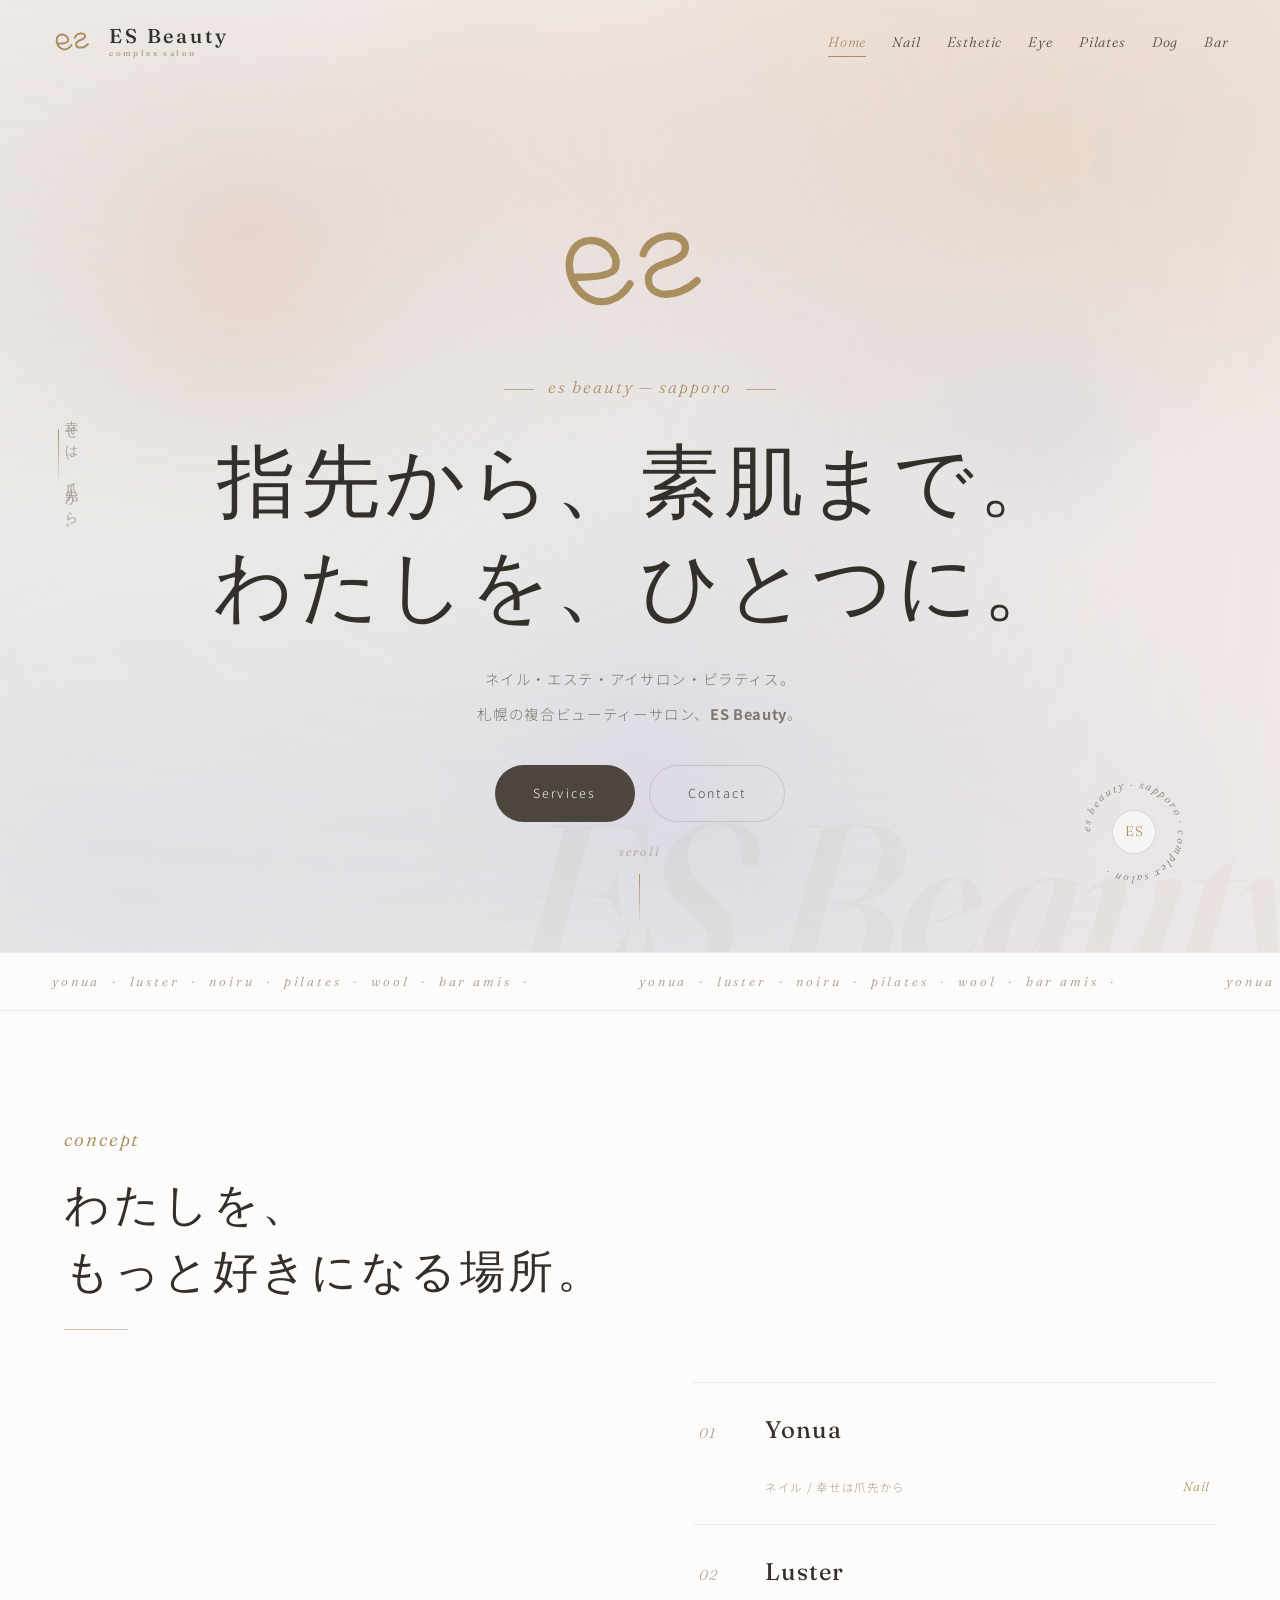
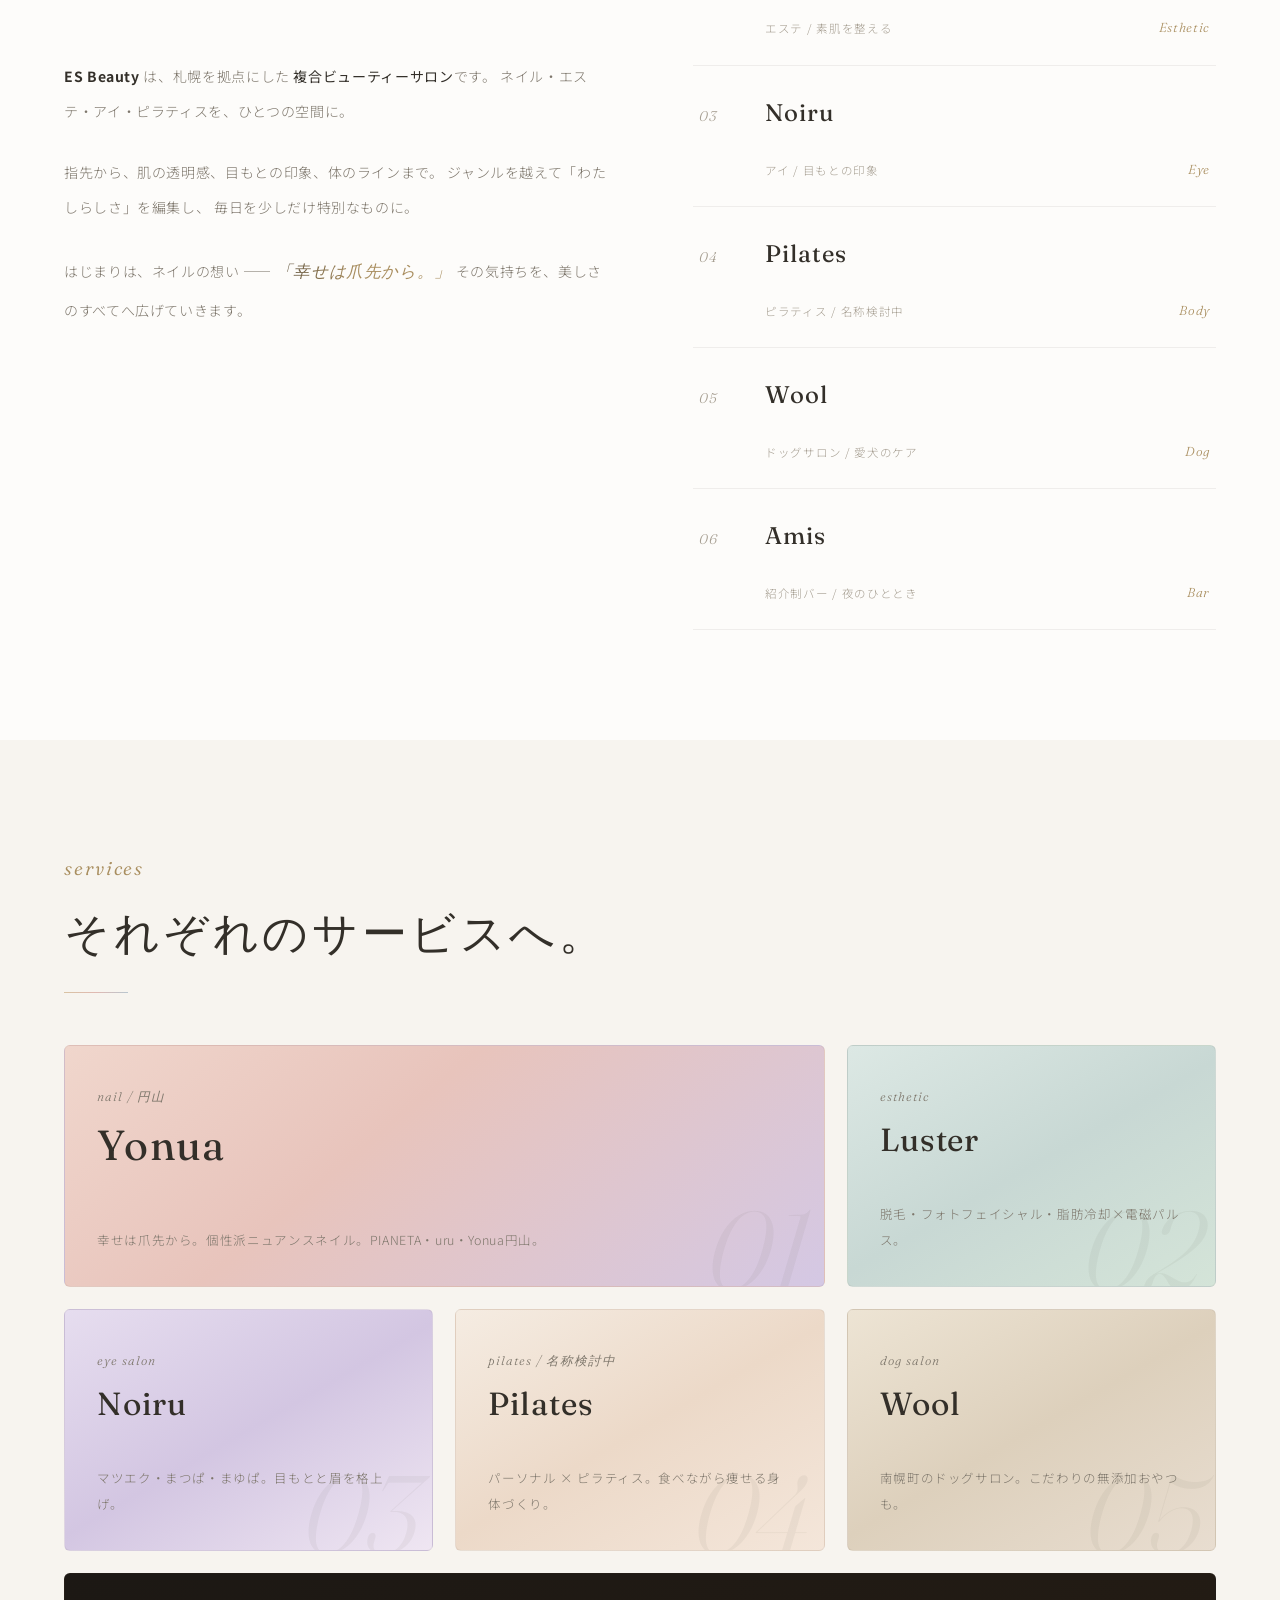
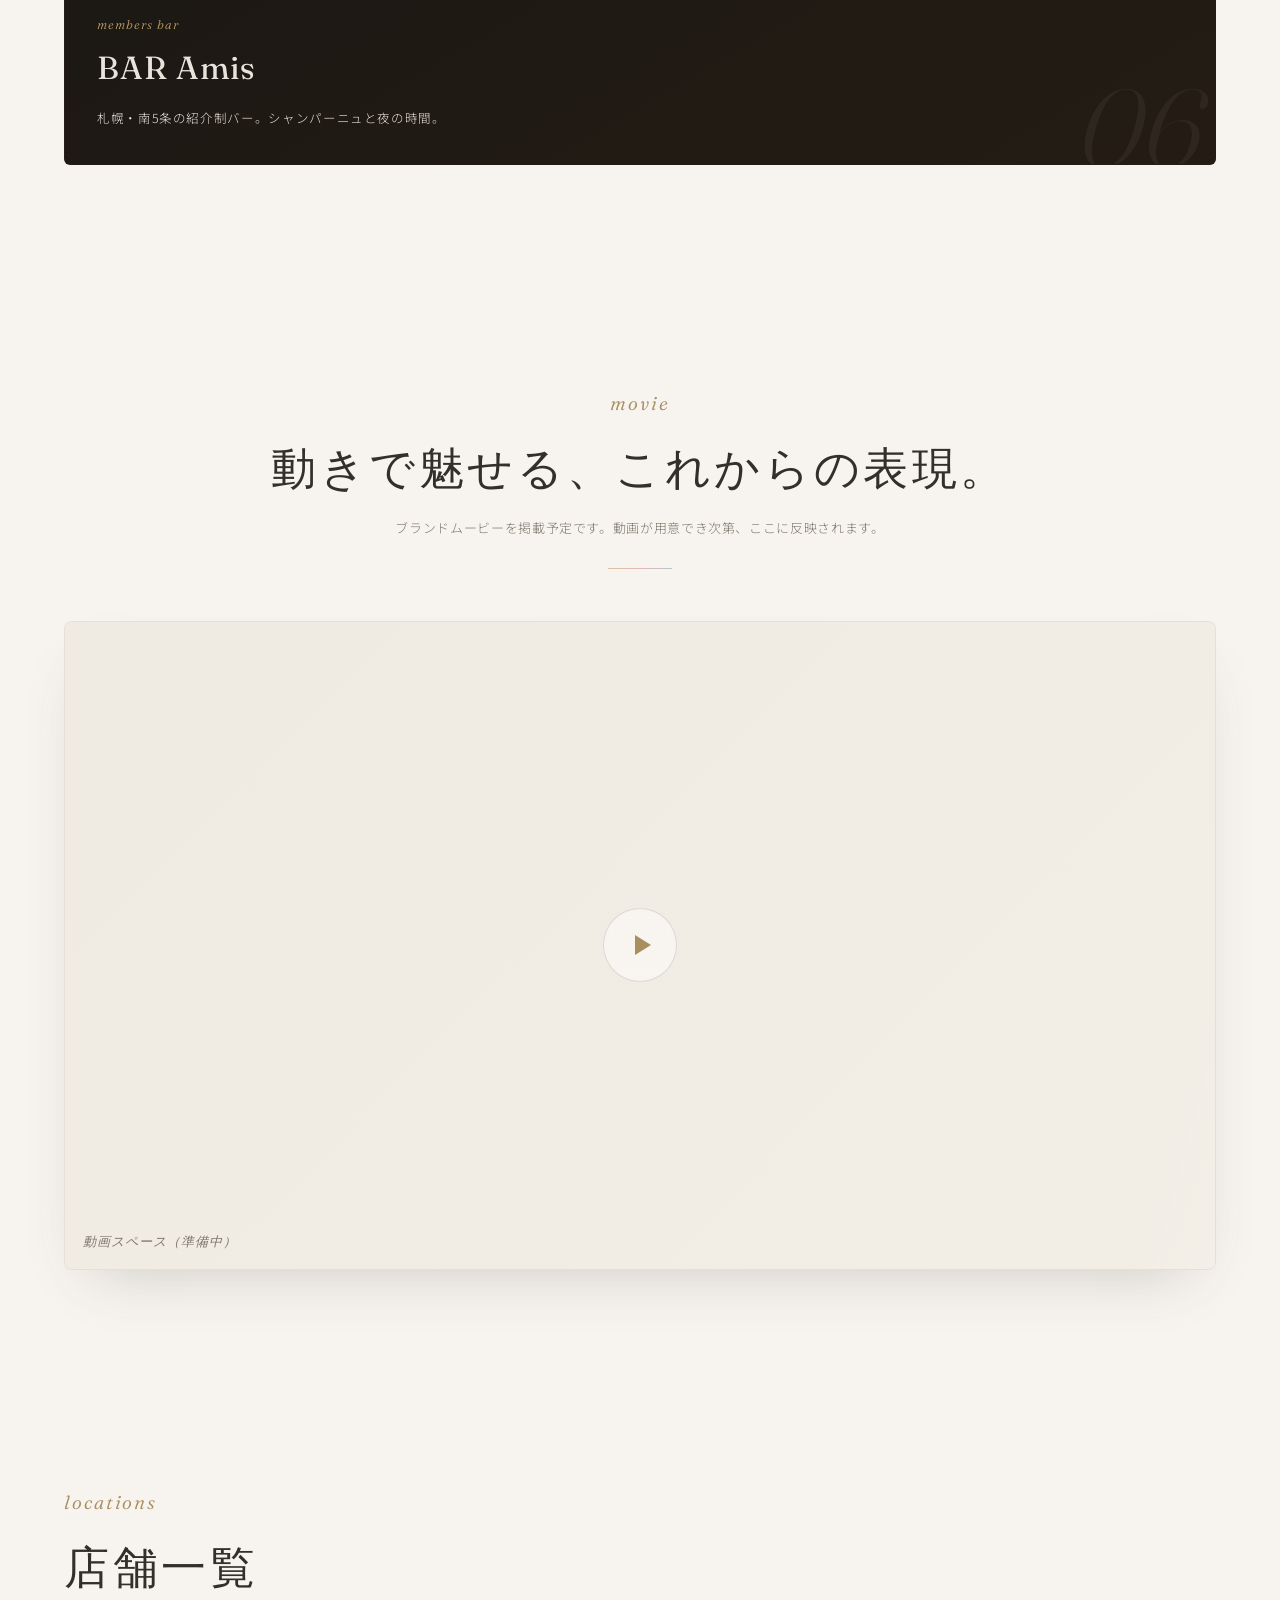
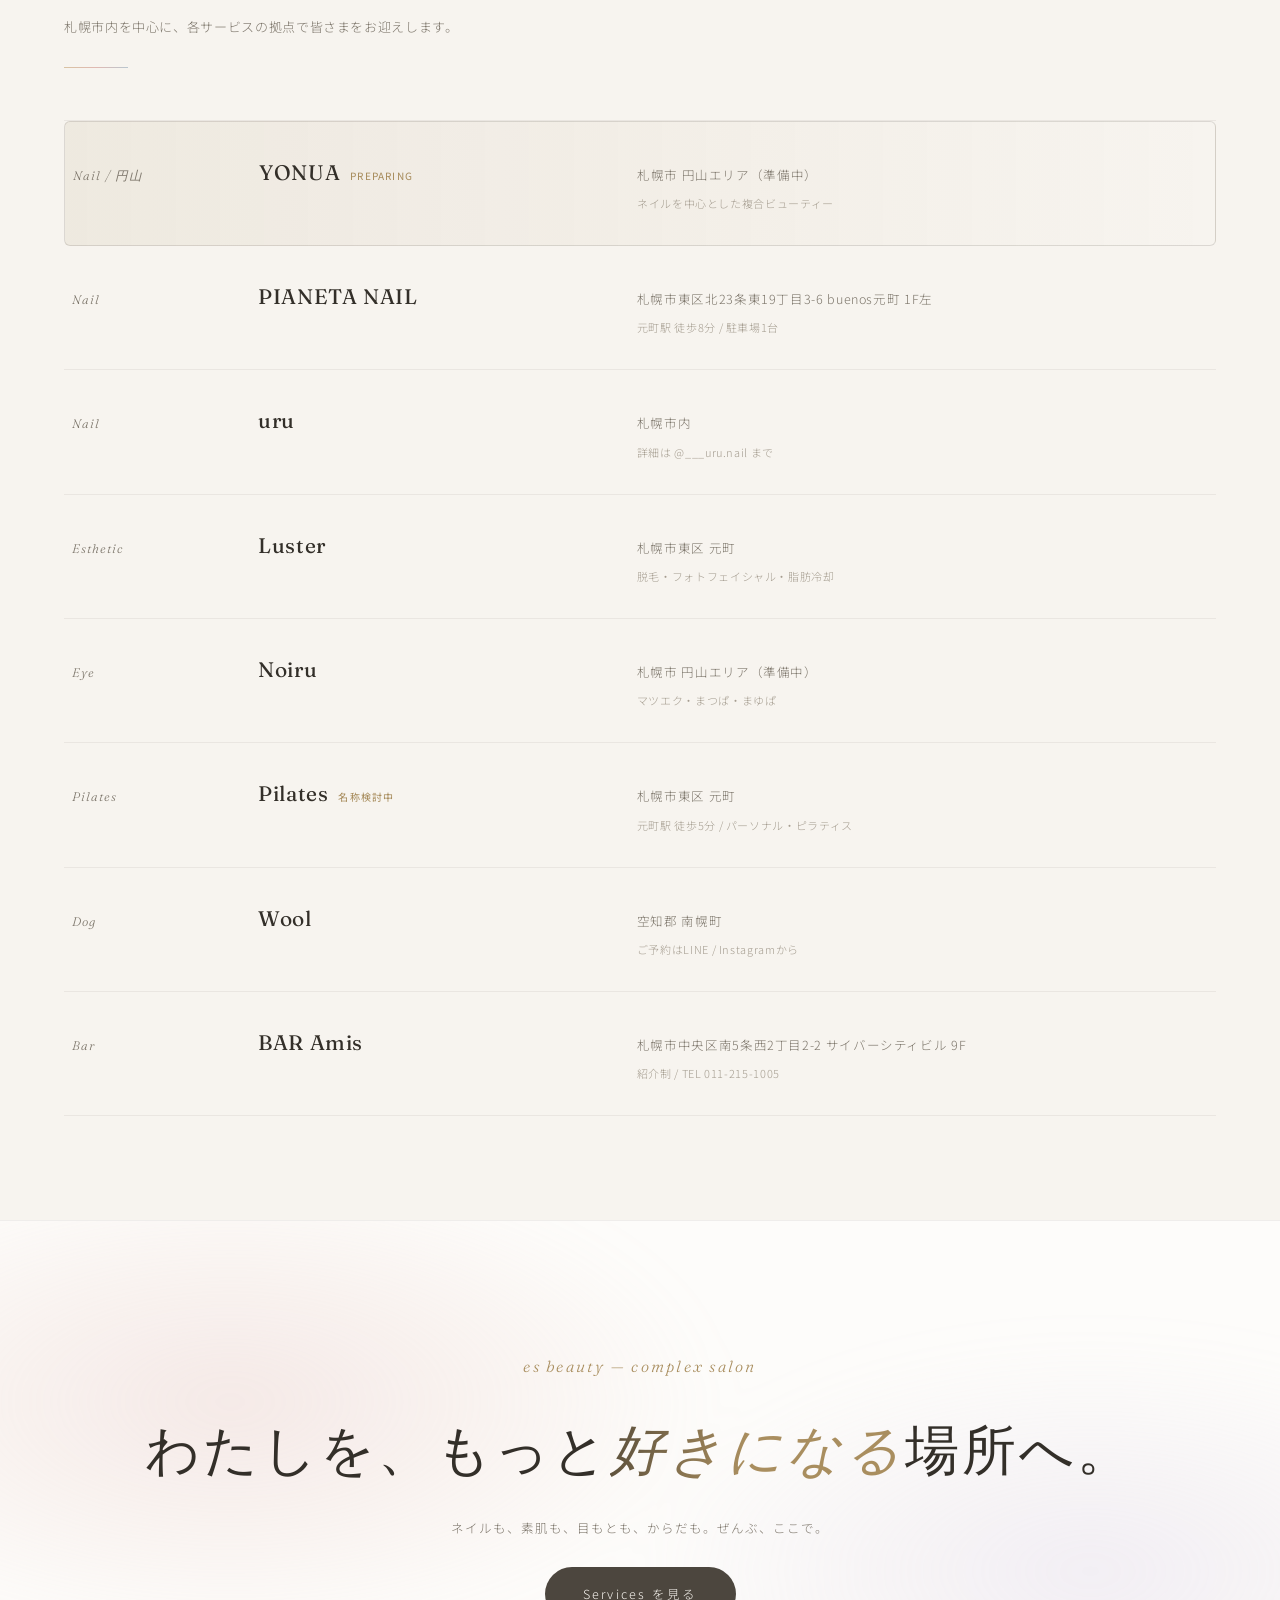
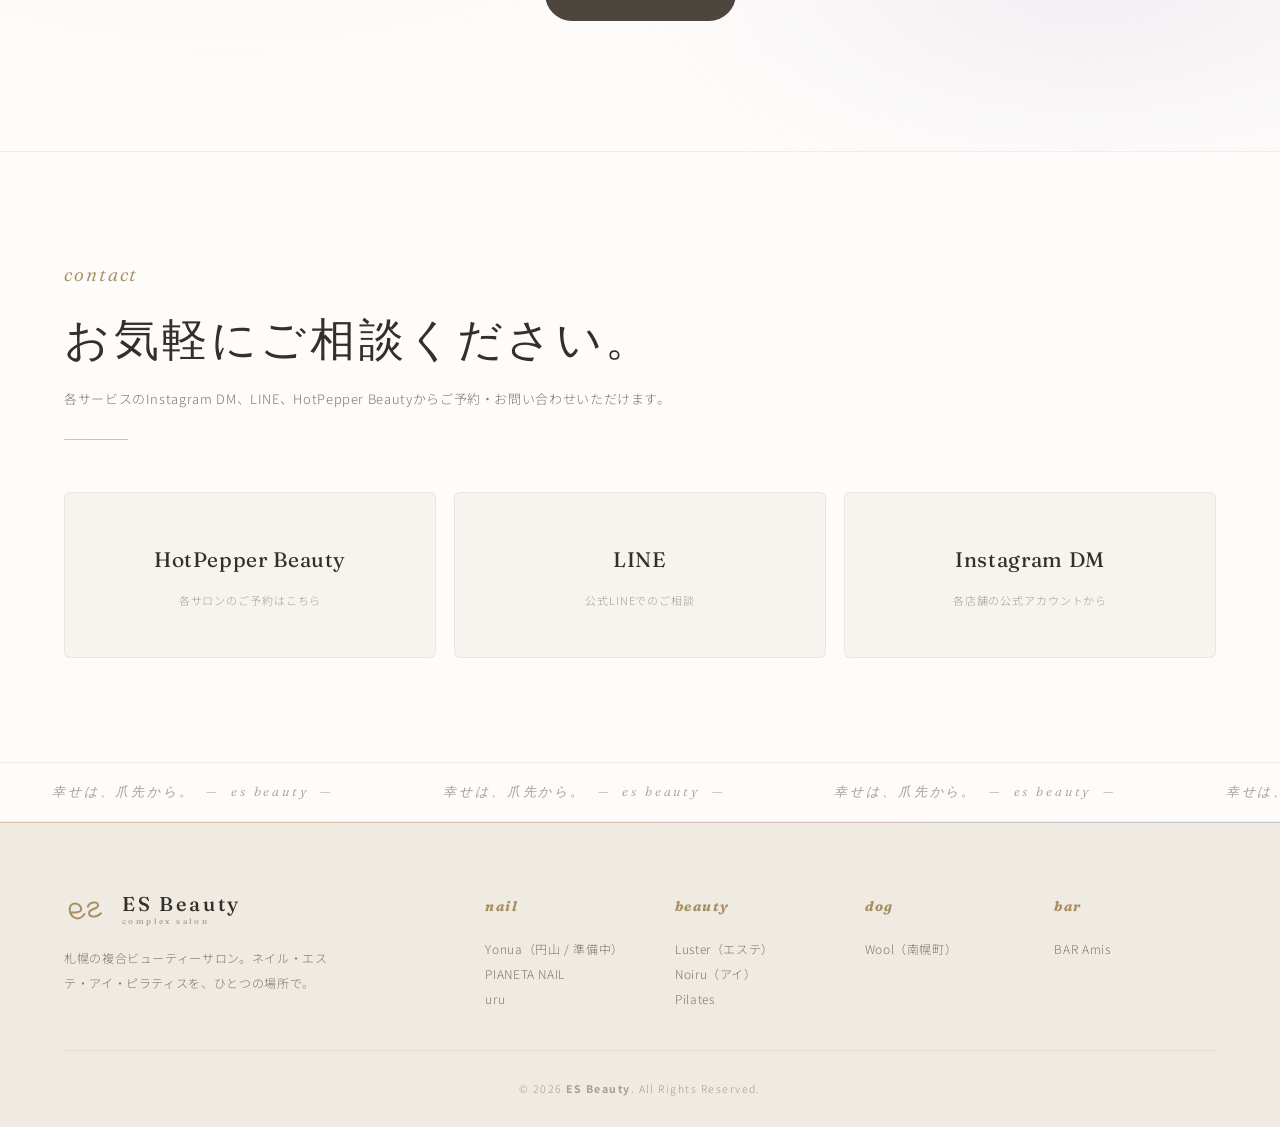
==== commit d4d10463: "design: luxury finish layer + full mobile polish Premium finish ("money was spent here"): - Film gra" ====
--- a/index.html
+++ b/index.html
@@ -68,6 +68,7 @@
       </div>
     </div>
   </div>
+  <p class="hero__vertical" aria-hidden="true">幸せは、爪先から。</p>
   <div class="hero__ring" aria-hidden="true">
     <svg viewBox="0 0 112 112">
       <defs><path id="ringPath" d="M56,56 m-44,0 a44,44 0 1,1 88,0 a44,44 0 1,1 -88,0"/></defs>
@@ -252,6 +253,17 @@
   </div>
 </section>
 
+<section class="cta-band">
+  <div class="container">
+    <div class="cta-band__inner">
+      <p class="cta-band__kicker">es beauty — complex salon</p>
+      <p class="cta-band__title">わたしを、もっと<em class="shimmer">好きになる</em>場所へ。</p>
+      <p class="cta-band__note">ネイルも、素肌も、目もとも、からだも。ぜんぶ、ここで。</p>
+      <a href="#brands" class="btn btn--primary">Services を見る</a>
+    </div>
+  </div>
+</section>
+
 <section class="contact" id="contact">
   <div class="container">
     <header class="section-head">
@@ -277,6 +289,15 @@
     </div>
   </div>
 </section>
+
+<div class="marquee-strip" aria-hidden="true">
+  <div class="marquee__track marquee__track--rev">
+    <span class="marquee__item">幸せは、爪先から。 &nbsp;—&nbsp; es beauty &nbsp;—&nbsp; </span>
+    <span class="marquee__item">幸せは、爪先から。 &nbsp;—&nbsp; es beauty &nbsp;—&nbsp; </span>
+    <span class="marquee__item">幸せは、爪先から。 &nbsp;—&nbsp; es beauty &nbsp;—&nbsp; </span>
+    <span class="marquee__item">幸せは、爪先から。 &nbsp;—&nbsp; es beauty &nbsp;—&nbsp; </span>
+  </div>
+</div>
 
 </main>
 
--- a/css/style.css
+++ b/css/style.css
@@ -671,3 +671,138 @@
 /* nav: allow gentle wrap on mid widths so 7 items never overflow */
 @media (max-width:1180px){.nav__list{gap:20px}.nav__list a{font-size:13px}}
 @media (max-width:820px){.header__logo-text{font-size:18px}}
+
+/* ============================================================
+   Luxury finish layer — grain, veil intro, per-character type,
+   editorial rules, curtain wipes, statement CTA
+   ============================================================ */
+
+/* film grain over everything (JS-injected, decorative) */
+.grain{position:fixed;inset:-100%;z-index:290;pointer-events:none;opacity:.05;mix-blend-mode:soft-light;
+  background-image:url("data:image/svg+xml,%3Csvg xmlns='http://www.w3.org/2000/svg' width='160' height='160'%3E%3Cfilter id='n'%3E%3CfeTurbulence type='fractalNoise' baseFrequency='0.9' numOctaves='2' stitchTiles='stitch'/%3E%3C/filter%3E%3Crect width='100%25' height='100%25' filter='url(%23n)' opacity='0.55'/%3E%3C/svg%3E");
+  animation:grainShift 7s steps(10) infinite}
+@keyframes grainShift{
+  0%,100%{transform:translate(0,0)}10%{transform:translate(-5%,-8%)}20%{transform:translate(-14%,4%)}
+  30%{transform:translate(6%,-12%)}40%{transform:translate(-4%,14%)}50%{transform:translate(-12%,7%)}
+  60%{transform:translate(13%,0)}70%{transform:translate(0,10%)}80%{transform:translate(3%,12%)}90%{transform:translate(-8%,2%)}}
+body[data-page="bar"] .grain{opacity:.07}
+
+/* brand veil — first visit per tab: the mark draws, then the veil lifts */
+.veil{position:fixed;inset:0;z-index:420;background:var(--bg);display:grid;place-items:center;align-content:center;gap:20px;animation:veilOut .55s cubic-bezier(.7,0,.3,1) .95s forwards}
+.veil svg{width:112px;height:auto;overflow:visible;color:var(--accent)}
+.veil .brandmark__path{stroke-dasharray:200;stroke-dashoffset:200;animation:drawMark .85s cubic-bezier(.6,0,.2,1) .08s forwards}
+.veil__word{font-family:var(--f-display);font-style:italic;font-size:13px;letter-spacing:.5em;text-indent:.5em;color:var(--ink-soft);animation:fadeIn .5s ease .38s backwards}
+@keyframes veilOut{to{opacity:0;visibility:hidden}}
+
+/* while the veil plays, hold the page entrances until it lifts (~1.2s) */
+html.has-veil .hero__kicker{animation-delay:1.3s}
+html.has-veil .hero__lead{animation-delay:1.95s}
+html.has-veil .hero__cta{animation-delay:2.1s}
+html.has-veil .hero__scroll{animation-delay:2.6s}
+html.has-veil .hero__vertical{animation-delay:2.7s}
+html.has-veil .hero__logo .brandmark__path{animation-delay:1.25s,3.8s}
+html.has-veil .page-hero__crumb{animation-delay:1.1s}
+html.has-veil .page-hero__kicker{animation-delay:1.25s}
+html.has-veil .page-hero__title{animation-delay:1.4s}
+html.has-veil .page-hero__lead{animation-delay:1.6s}
+
+/* per-character type reveal (JS splits; base markup stays visible without JS) */
+.ch{display:inline-block;animation:chIn .72s cubic-bezier(.2,.65,.2,1) both}
+@keyframes chIn{from{opacity:0;transform:translateY(.55em) rotate(4deg);filter:blur(7px)}to{opacity:1;transform:none;filter:none}}
+.hero__title.is-split .line>span{animation:none}
+.page-hero__title.is-split{animation:none}
+
+/* editorial rules on kickers */
+.hero__kicker::before,.hero__kicker::after,
+.page-hero__kicker::before{content:"";display:inline-block;width:30px;height:1px;background:var(--accent);vertical-align:middle;margin:0 14px;opacity:.7}
+.hero__kicker::before{margin-left:0}.hero__kicker::after{margin-right:0}
+.page-hero__kicker::before{margin-left:0}
+
+/* vertical statement (home hero, desktop) */
+.hero__vertical{position:absolute;left:4.5%;top:50%;transform:translateY(-50%);writing-mode:vertical-rl;font-family:var(--f-display);font-size:12.5px;letter-spacing:.42em;color:var(--muted);z-index:2;animation:fadeIn 1.2s ease 1.7s backwards}
+.hero__vertical::after{content:"";display:block;width:1px;height:56px;background:linear-gradient(var(--accent),transparent);margin:18px auto 0}
+@media (max-width:980px){.hero__vertical{display:none}}
+
+/* brand tiles: swing-in arrow chip + bar tile becomes a full-width band */
+.brand-tile::after{content:"→";position:absolute;top:18px;right:18px;width:38px;height:38px;border:1px solid var(--line);border-radius:50%;display:grid;place-items:center;font-family:var(--f-display);font-size:15px;color:var(--accent);background:color-mix(in srgb,var(--surface) 55%,transparent);opacity:0;transform:translate(8px,-8px) rotate(-45deg);transition:opacity .35s ease,transform .5s cubic-bezier(.2,.8,.2,1)}
+.brand-tile:hover::after{opacity:1;transform:none}
+.brand-tile[data-brand="bar"]::after{border-color:rgba(233,228,219,.25);color:#c8a86a;background:rgba(0,0,0,.25)}
+.brand-tile[data-brand="bar"]{grid-column:1/-1;min-height:190px}
+.brand-tile[data-brand="bar"] .brand-tile__body{min-height:190px}
+
+/* curtain wipe when media frames reveal */
+html.js .media-slot.rv::after,html.js .video-embed.rv::before{content:"";position:absolute;inset:0;z-index:3;background:linear-gradient(120deg,#e8ddcb,#dccdb4);transition:transform 1s cubic-bezier(.7,0,.2,1) calc(var(--d,0ms) + 200ms)}
+html.js .media-slot.rv.is-in::after,html.js .video-embed.rv.is-in::before{transform:translateX(101.5%)}
+
+/* statement CTA band */
+.cta-band{position:relative;padding:130px 0;background:var(--surface);overflow:hidden;text-align:center;border-top:1px solid var(--line-soft)}
+.cta-band::before{content:"";position:absolute;inset:-30%;background:
+  radial-gradient(34% 40% at 30% 40%,rgba(224,185,178,.28),transparent 70%),
+  radial-gradient(32% 38% at 72% 60%,rgba(207,195,223,.24),transparent 70%);
+  filter:blur(30px);animation:heroDrift 24s ease-in-out infinite alternate}
+.cta-band__inner{position:relative;z-index:1;display:grid;gap:26px;justify-items:center}
+.cta-band__kicker{font-family:var(--f-display);font-style:italic;font-size:16px;letter-spacing:.14em;color:var(--accent)}
+.cta-band__title{font-family:var(--f-display);font-weight:380;font-size:clamp(1.9rem,4.6vw,3.4rem);line-height:1.5;letter-spacing:.06em;color:var(--ink-strong);word-break:keep-all;overflow-wrap:anywhere}
+.cta-band__note{font-size:12.5px;letter-spacing:.08em;color:var(--ink-soft)}
+
+/* gold hairline crowning the footer */
+.footer{position:relative}
+.footer::before{content:"";position:absolute;top:-1px;left:0;right:0;height:1px;background:var(--grad);background-size:200% 100%;animation:gradFlow 9s linear infinite}
+
+/* micro-interactions */
+.btn{transition:.35s ease,letter-spacing .4s ease}
+.btn:hover{letter-spacing:.26em}
+.menu-card__name{transition:color .35s ease}
+.menu-card:hover .menu-card__name{color:var(--accent)}
+.section-head__ja{text-wrap:balance}
+.access-item h3{transition:color .35s ease}
+.access-item:hover h3{color:var(--accent)}
+
+/* responsive + reduced-motion + print guards for the new layer */
+@media (prefers-reduced-motion:reduce){.grain{display:none!important}}
+@media print{.grain,.veil,.cta-band::before{display:none!important}}
+
+/* ============================================================
+   Mobile polish (≤720px)
+   ============================================================ */
+@media (max-width:720px){
+  /* hero: tighter, lighter, titles sized so authored lines never re-wrap */
+  .hero{padding:128px 0 96px}
+  .hero__scroll{display:none} /* collides with CTA on small screens */
+  .hero__logo svg{width:96px}
+  .hero__title{font-size:clamp(1.85rem,8.4vw,2.9rem);line-height:1.42}
+  .hero__lead{line-height:2.15}
+  .hero__aurora,.hero__orbs{display:none} /* keep ::before wash; save GPU */
+  .hero__kicker::before,.hero__kicker::after{width:18px;margin:0 10px}
+  .hero__kicker::before{margin-left:0}.hero__kicker::after{margin-right:0}
+  .grain{opacity:.04}
+
+  .page-hero__title{font-size:clamp(1.5rem,6.9vw,2.4rem)}
+  .page-hero__kicker{font-size:15px}
+
+  .header{padding:18px 0}
+  .header__logo-mark,.brandmark{width:40px;height:29px}
+
+  .brand-tile{min-height:0}
+  .brand-tile__body{min-height:0;padding:30px 24px 26px}
+  .brand-tile--new h3{font-size:34px}
+  .brand-tile__num{font-size:84px;bottom:-14px}
+  .brand-tile::after{width:34px;height:34px;top:14px;right:14px}
+  .brand-tile[data-brand="bar"],.brand-tile[data-brand="bar"] .brand-tile__body{min-height:0}
+
+  .cta-band{padding:88px 0}
+  .cta-band__title{line-height:1.6}
+
+  .ig-feed{grid-template-columns:repeat(2,1fr);gap:10px}
+
+  .marquee__item{font-size:11.5px;padding:0 34px;letter-spacing:.18em}
+  .marquee-strip{padding:12px 0}
+
+  .to-top{right:16px;bottom:16px;width:46px;height:46px}
+  .video-embed__play{width:58px;height:58px}
+  .contact-card{padding:36px 24px}
+  .access-item{padding:24px 8px}
+  .concept__pillars strong{font-size:20px}
+  .concept__pillars li{padding:18px 6px}
+  .section-head{margin-bottom:38px}
+}
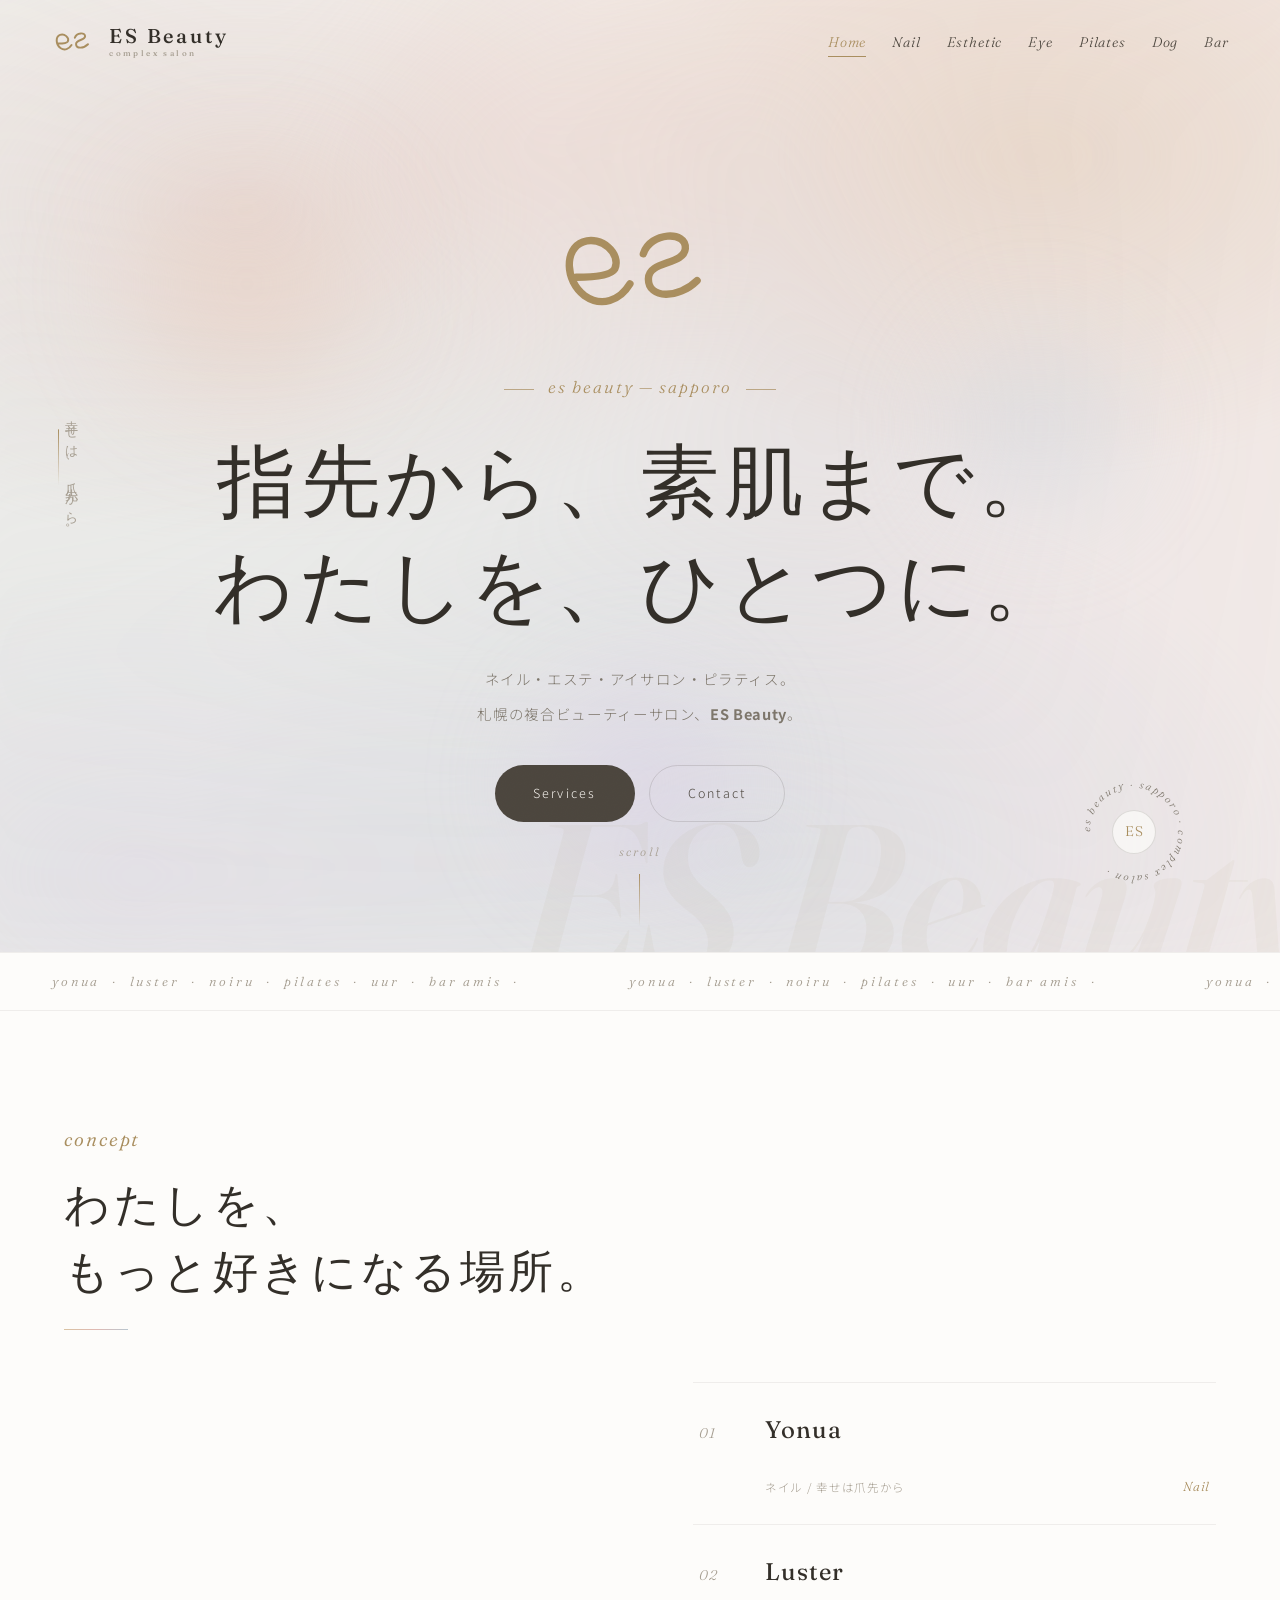
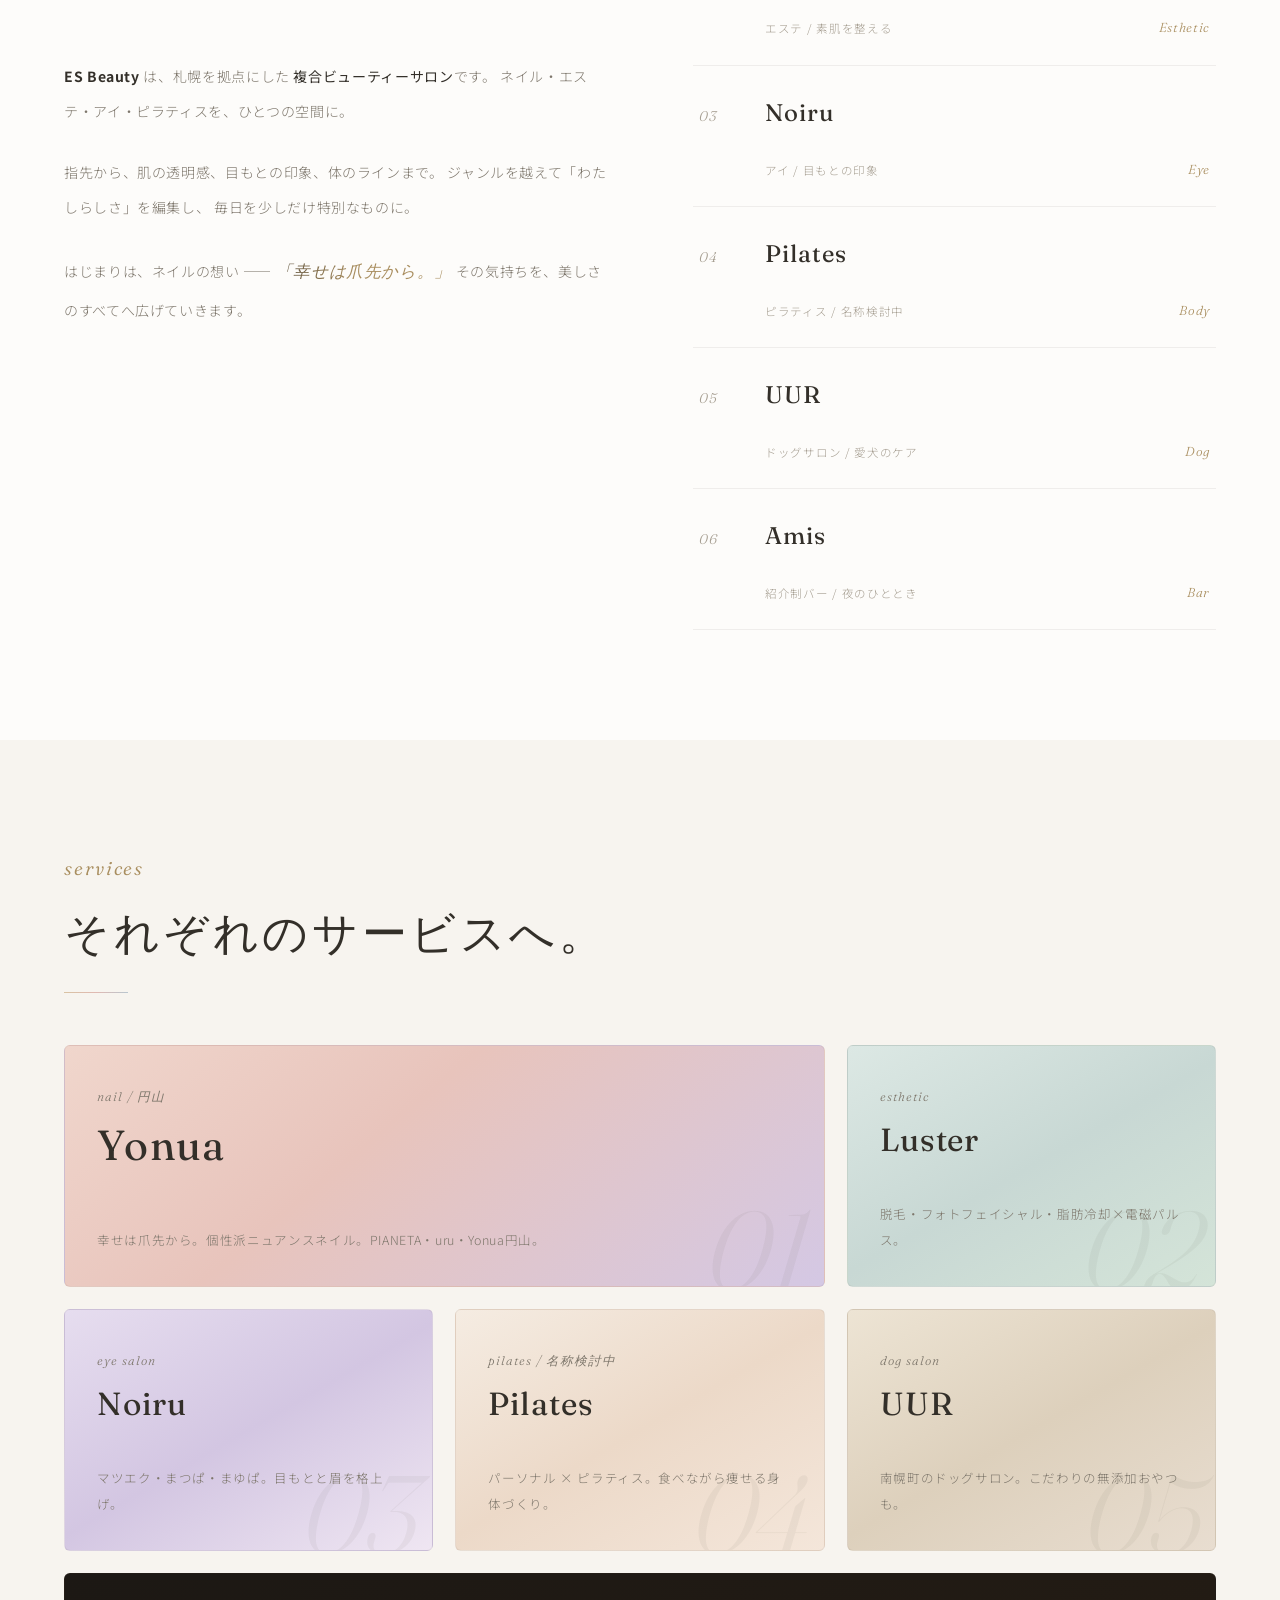
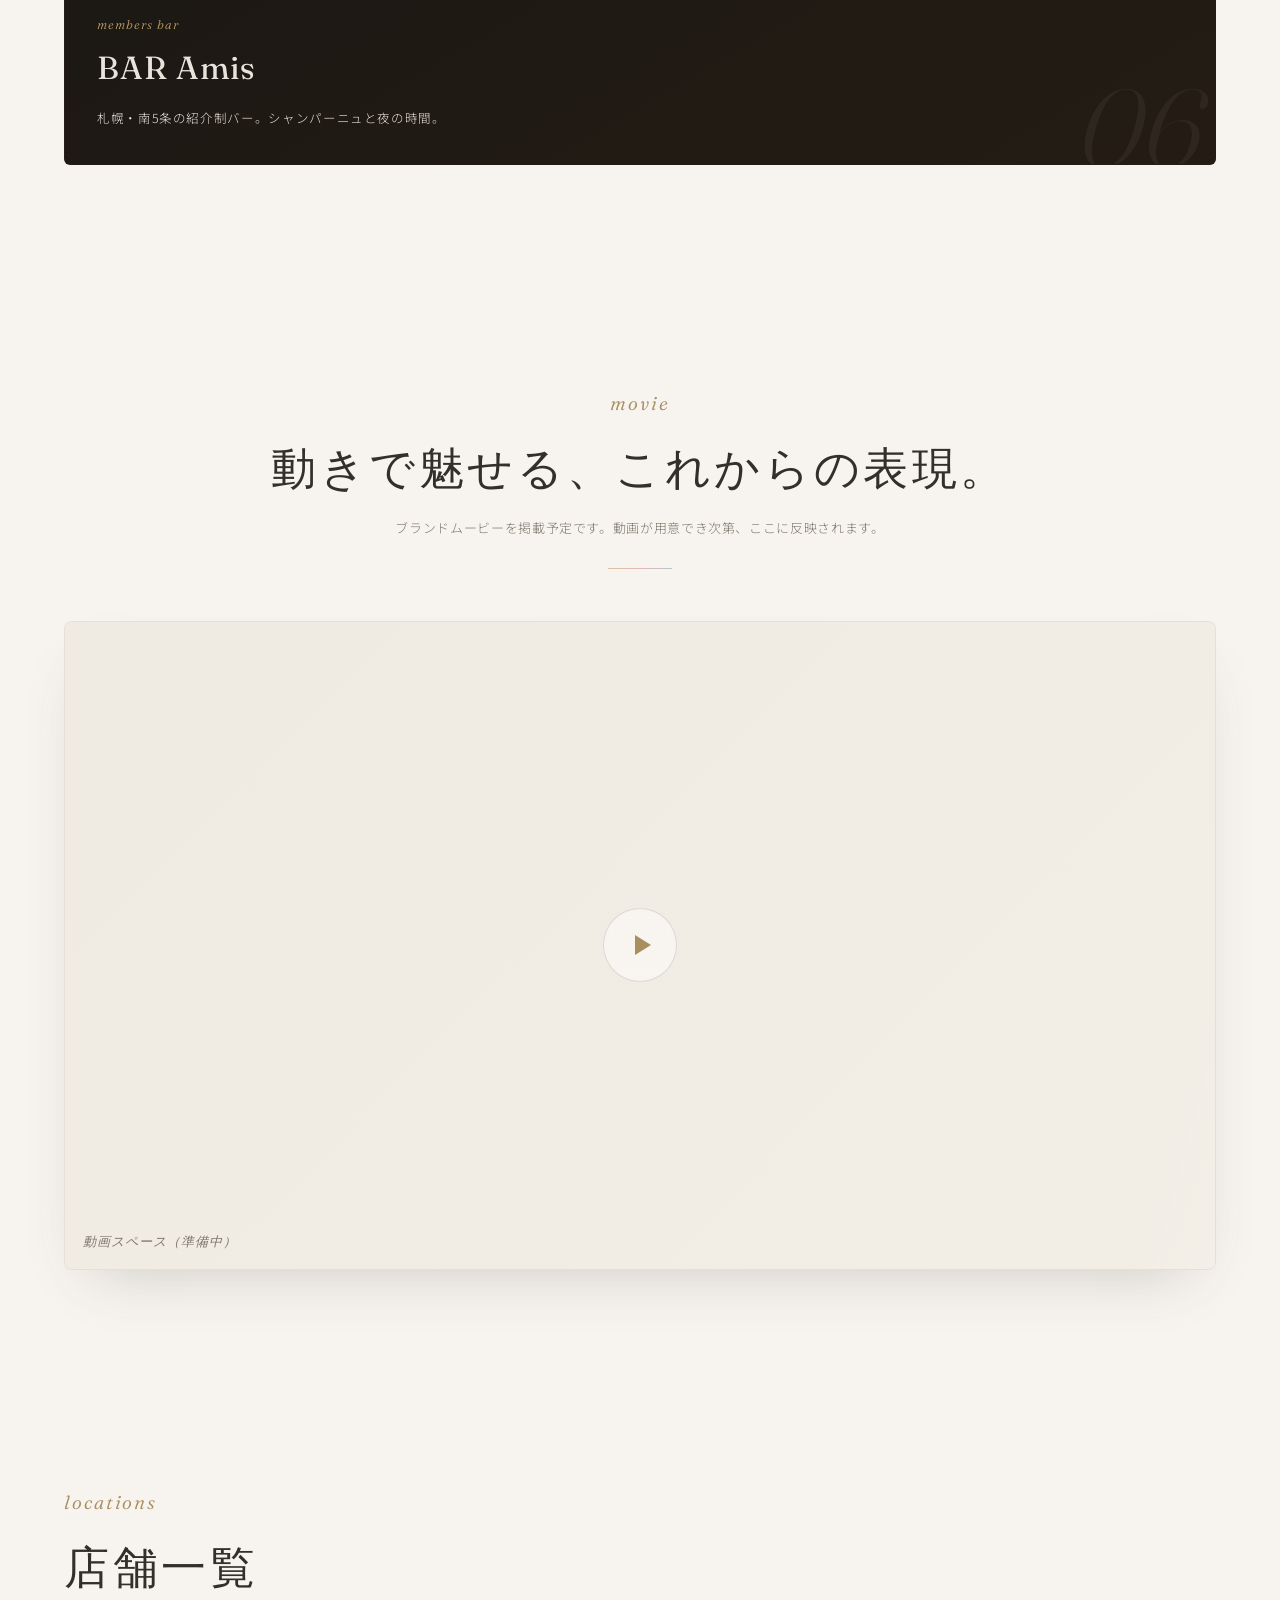
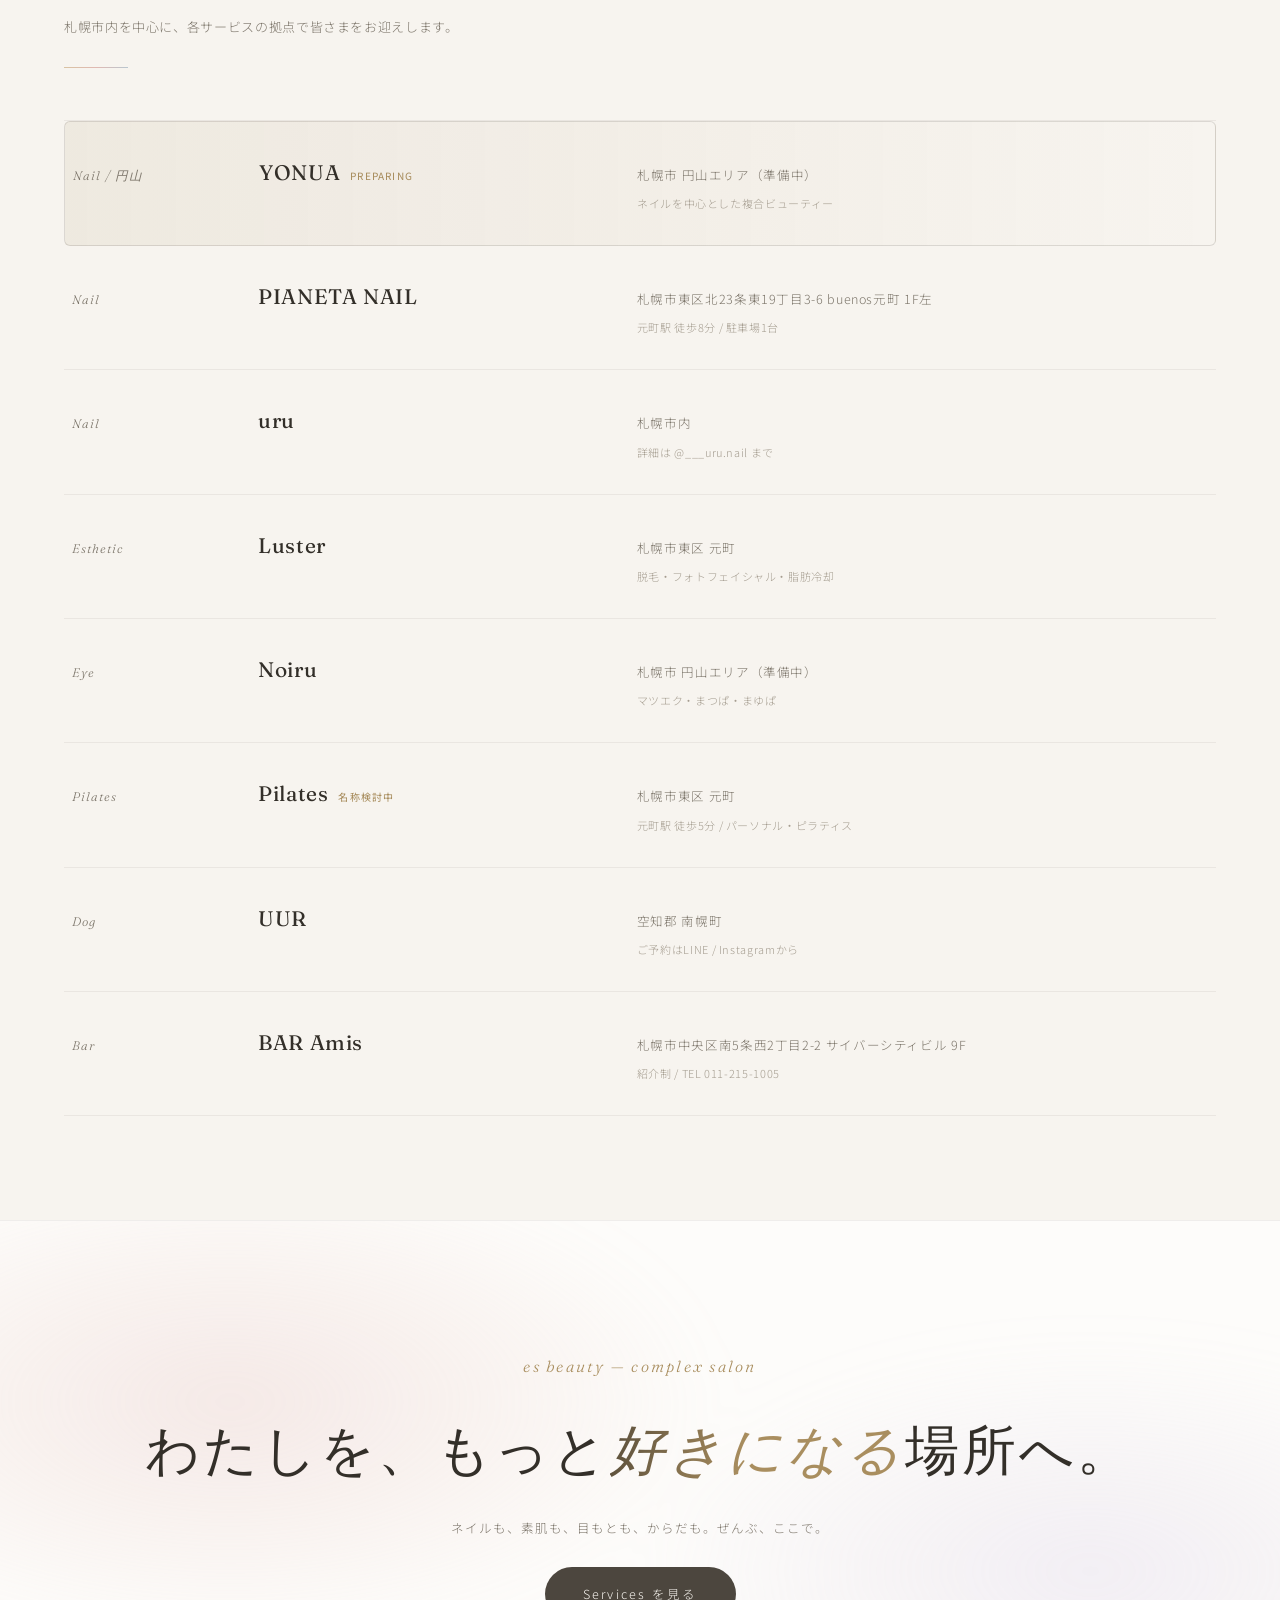
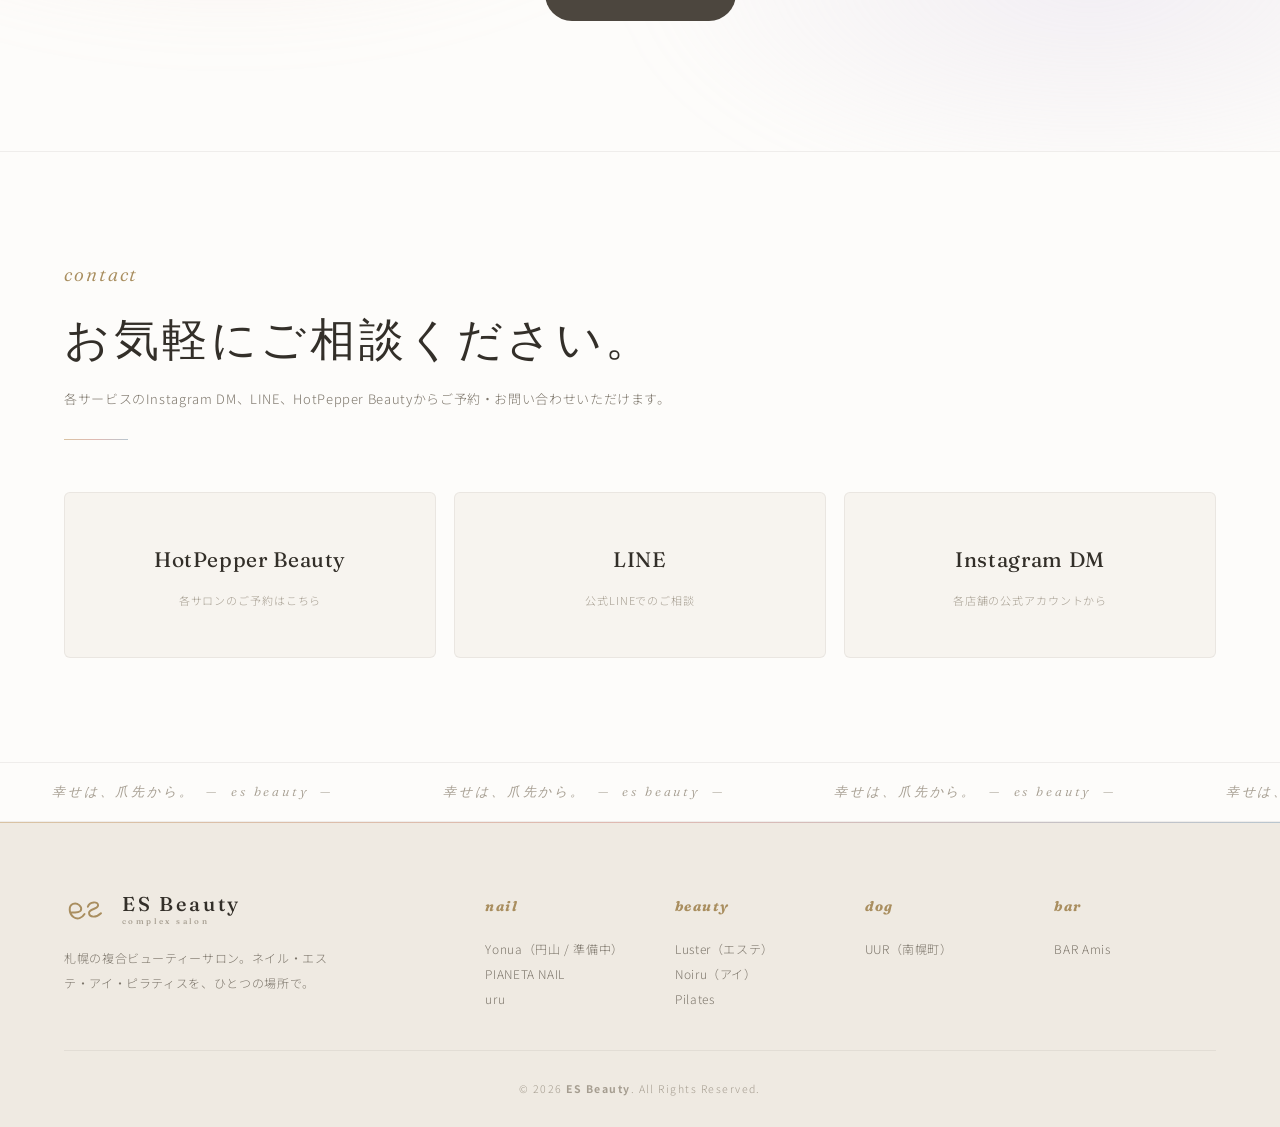
==== commit 9807a850: "fix: dog salon brand is UUR (romanized ウール), not the English "Wool" The client's ドッグサロン brand romani" ====
--- a/index.html
+++ b/index.html
@@ -5,7 +5,7 @@
 <meta name="viewport" content="width=device-width, initial-scale=1.0">
 <meta name="color-scheme" content="light">
 <meta name="theme-color" content="#f7f4ef">
-<meta name="description" content="ES Beauty — 札幌の複合ビューティーサロン。ネイル(Yonua)・エステ(Luster)・アイ(Noiru)・ピラティス・ドッグサロン(Wool)・BAR Amis。">
+<meta name="description" content="ES Beauty — 札幌の複合ビューティーサロン。ネイル(Yonua)・エステ(Luster)・アイ(Noiru)・ピラティス・ドッグサロン(UUR)・BAR Amis。">
 <title>ES Beauty — 札幌の複合ビューティーサロン</title>
 <link rel="canonical" href="https://playmark0227-svg.github.io/shogosan/">
 <link rel="icon" type="image/svg+xml" href="favicon.svg">
@@ -81,10 +81,10 @@
 
 <div class="marquee-strip" aria-hidden="true">
   <div class="marquee__track">
-    <span class="marquee__item">yonua &nbsp;·&nbsp; luster &nbsp;·&nbsp; noiru &nbsp;·&nbsp; pilates &nbsp;·&nbsp; wool &nbsp;·&nbsp; bar amis &nbsp;·&nbsp; </span>
-    <span class="marquee__item">yonua &nbsp;·&nbsp; luster &nbsp;·&nbsp; noiru &nbsp;·&nbsp; pilates &nbsp;·&nbsp; wool &nbsp;·&nbsp; bar amis &nbsp;·&nbsp; </span>
-    <span class="marquee__item">yonua &nbsp;·&nbsp; luster &nbsp;·&nbsp; noiru &nbsp;·&nbsp; pilates &nbsp;·&nbsp; wool &nbsp;·&nbsp; bar amis &nbsp;·&nbsp; </span>
-    <span class="marquee__item">yonua &nbsp;·&nbsp; luster &nbsp;·&nbsp; noiru &nbsp;·&nbsp; pilates &nbsp;·&nbsp; wool &nbsp;·&nbsp; bar amis &nbsp;·&nbsp; </span>
+    <span class="marquee__item">yonua &nbsp;·&nbsp; luster &nbsp;·&nbsp; noiru &nbsp;·&nbsp; pilates &nbsp;·&nbsp; uur &nbsp;·&nbsp; bar amis &nbsp;·&nbsp; </span>
+    <span class="marquee__item">yonua &nbsp;·&nbsp; luster &nbsp;·&nbsp; noiru &nbsp;·&nbsp; pilates &nbsp;·&nbsp; uur &nbsp;·&nbsp; bar amis &nbsp;·&nbsp; </span>
+    <span class="marquee__item">yonua &nbsp;·&nbsp; luster &nbsp;·&nbsp; noiru &nbsp;·&nbsp; pilates &nbsp;·&nbsp; uur &nbsp;·&nbsp; bar amis &nbsp;·&nbsp; </span>
+    <span class="marquee__item">yonua &nbsp;·&nbsp; luster &nbsp;·&nbsp; noiru &nbsp;·&nbsp; pilates &nbsp;·&nbsp; uur &nbsp;·&nbsp; bar amis &nbsp;·&nbsp; </span>
   </div>
 </div>
 
@@ -117,7 +117,7 @@
         <li><span>02</span><strong>Luster</strong><small>エステ / 素肌を整える</small><em>Esthetic</em></li>
         <li><span>03</span><strong>Noiru</strong><small>アイ / 目もとの印象</small><em>Eye</em></li>
         <li><span>04</span><strong>Pilates</strong><small>ピラティス / 名称検討中</small><em>Body</em></li>
-        <li><span>05</span><strong>Wool</strong><small>ドッグサロン / 愛犬のケア</small><em>Dog</em></li>
+        <li><span>05</span><strong>UUR</strong><small>ドッグサロン / 愛犬のケア</small><em>Dog</em></li>
         <li><span>06</span><strong>Amis</strong><small>紹介制バー / 夜のひととき</small><em>Bar</em></li>
       </ul>
     </div>
@@ -168,7 +168,7 @@
         <span class="brand-tile__num" aria-hidden="true">05</span>
         <div class="brand-tile__body">
           <p class="brand-tile__kicker">Dog Salon</p>
-          <h3>Wool</h3>
+          <h3>UUR</h3>
           <p>南幌町のドッグサロン。こだわりの無添加おやつも。</p>
         </div>
       </a>
@@ -241,7 +241,7 @@
       </a>
       <a href="dog.html" class="access-item">
         <p class="access-item__cat">Dog</p>
-        <h3>Wool</h3>
+        <h3>UUR</h3>
         <p>空知郡 南幌町<small>ご予約はLINE / Instagramから</small></p>
       </a>
       <a href="bar.html" class="access-item">
@@ -316,7 +316,7 @@
       <div class="footer__cols">
         <div><h4>Nail</h4><ul><li><a href="nail.html">Yonua（円山 / 準備中）</a></li><li><a href="nail.html">PIANETA NAIL</a></li><li><a href="nail.html">uru</a></li></ul></div>
         <div><h4>Beauty</h4><ul><li><a href="esthetic.html">Luster（エステ）</a></li><li><a href="eye.html">Noiru（アイ）</a></li><li><a href="pilates.html">Pilates</a></li></ul></div>
-        <div><h4>Dog</h4><ul><li><a href="dog.html">Wool（南幌町）</a></li></ul></div>
+        <div><h4>Dog</h4><ul><li><a href="dog.html">UUR（南幌町）</a></li></ul></div>
         <div><h4>Bar</h4><ul><li><a href="bar.html">BAR Amis</a></li></ul></div>
       </div>
     </div>
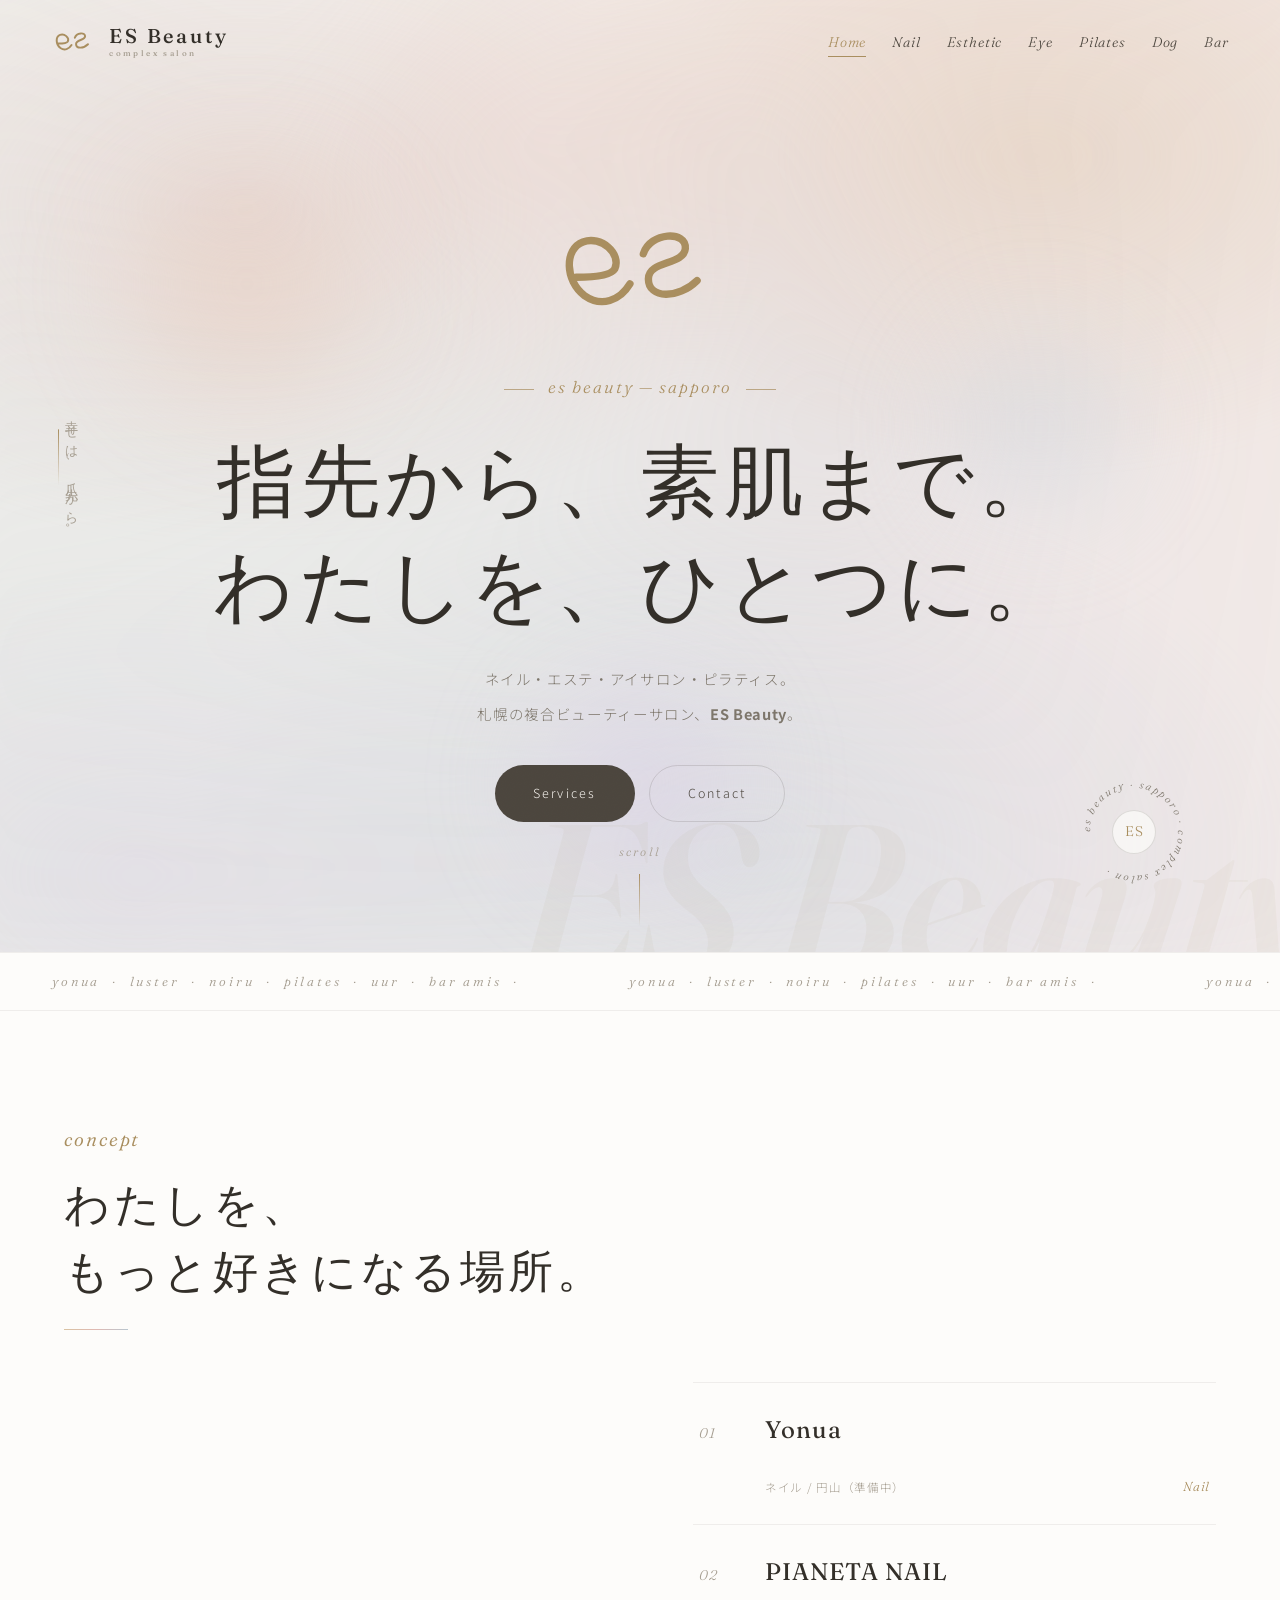
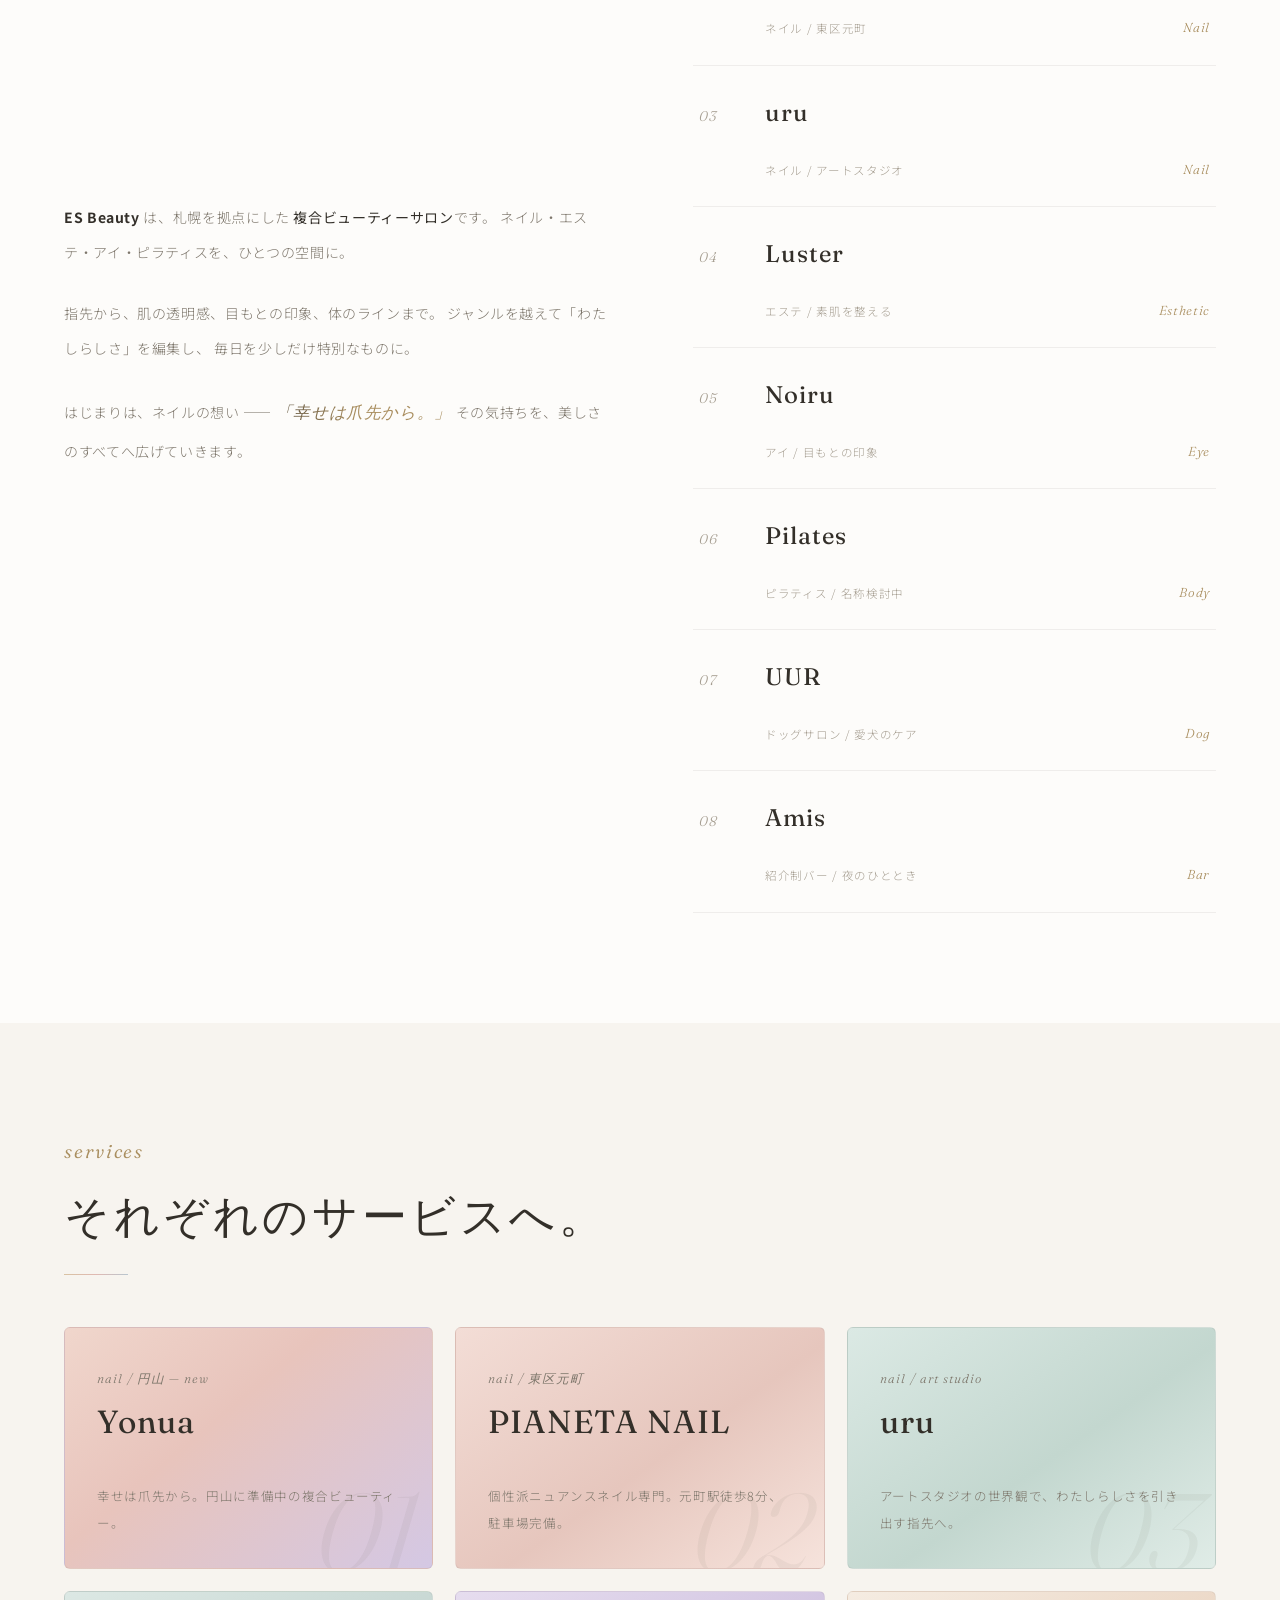
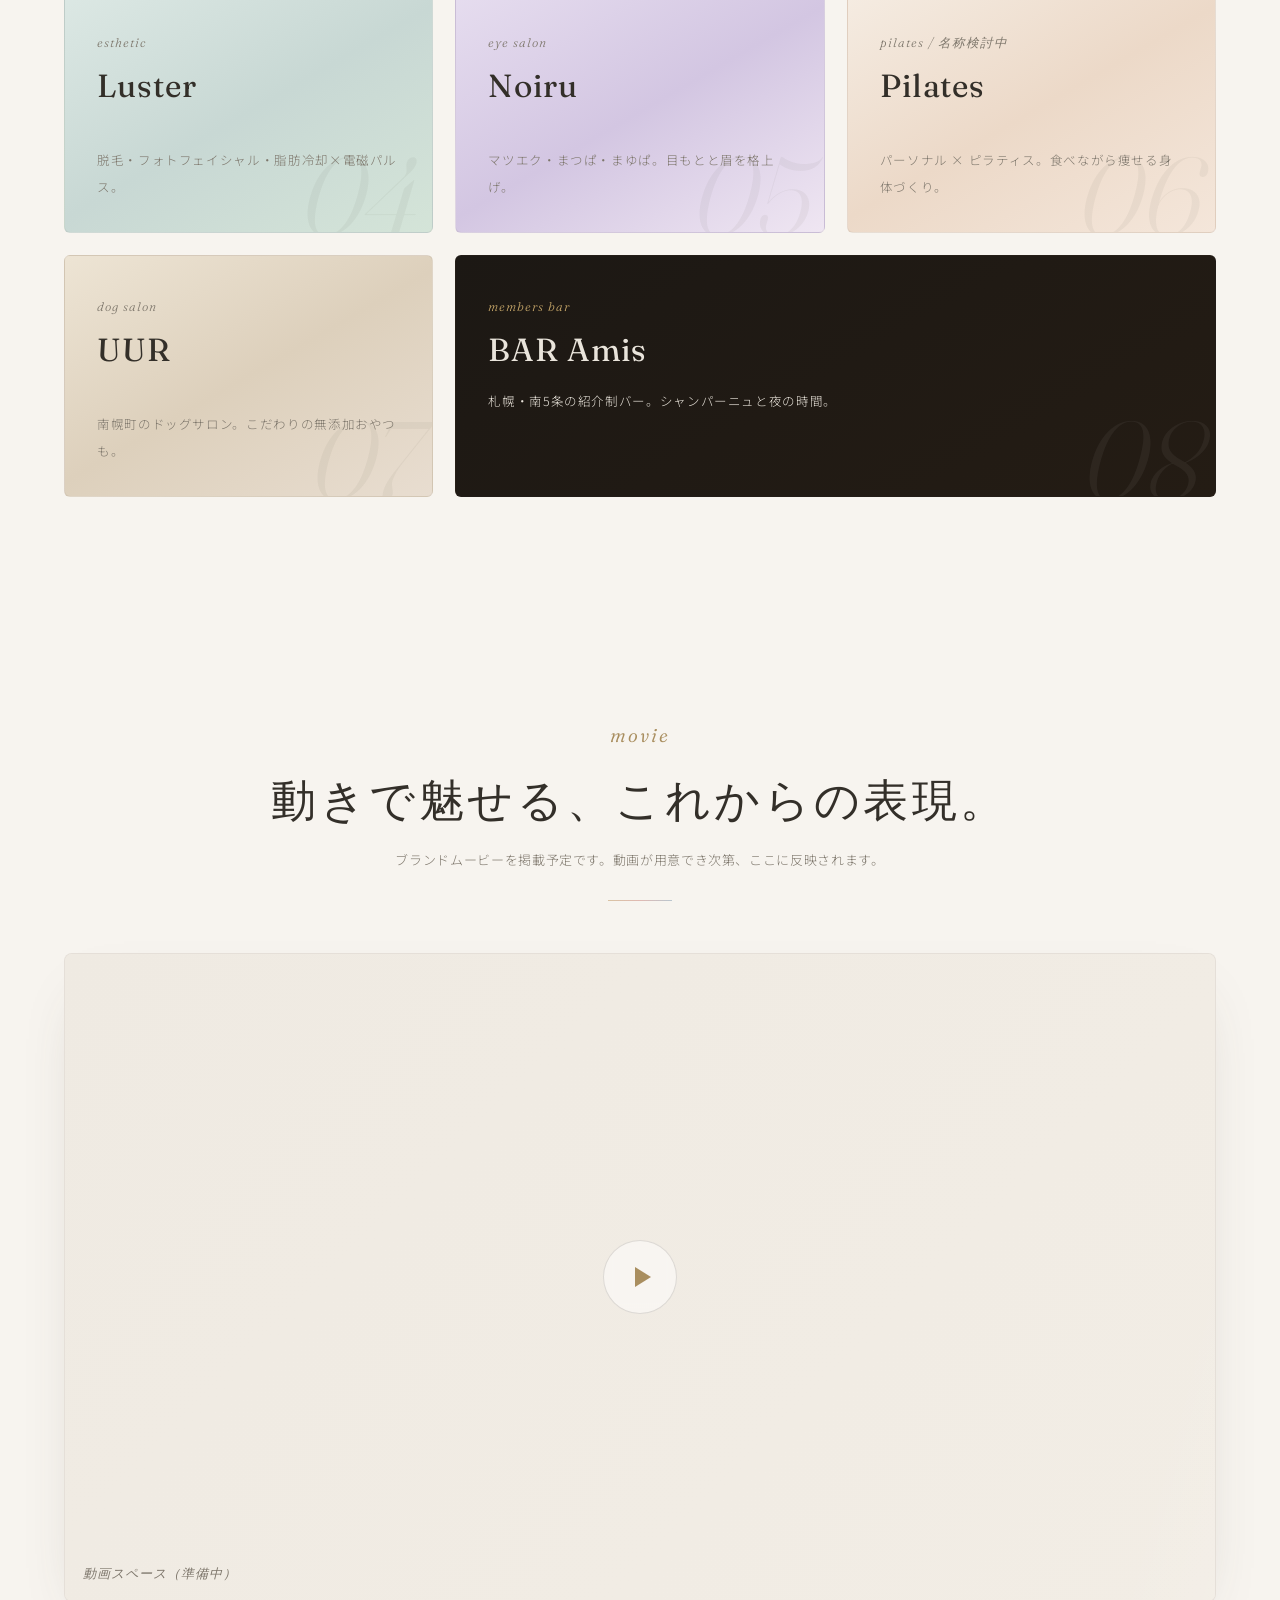
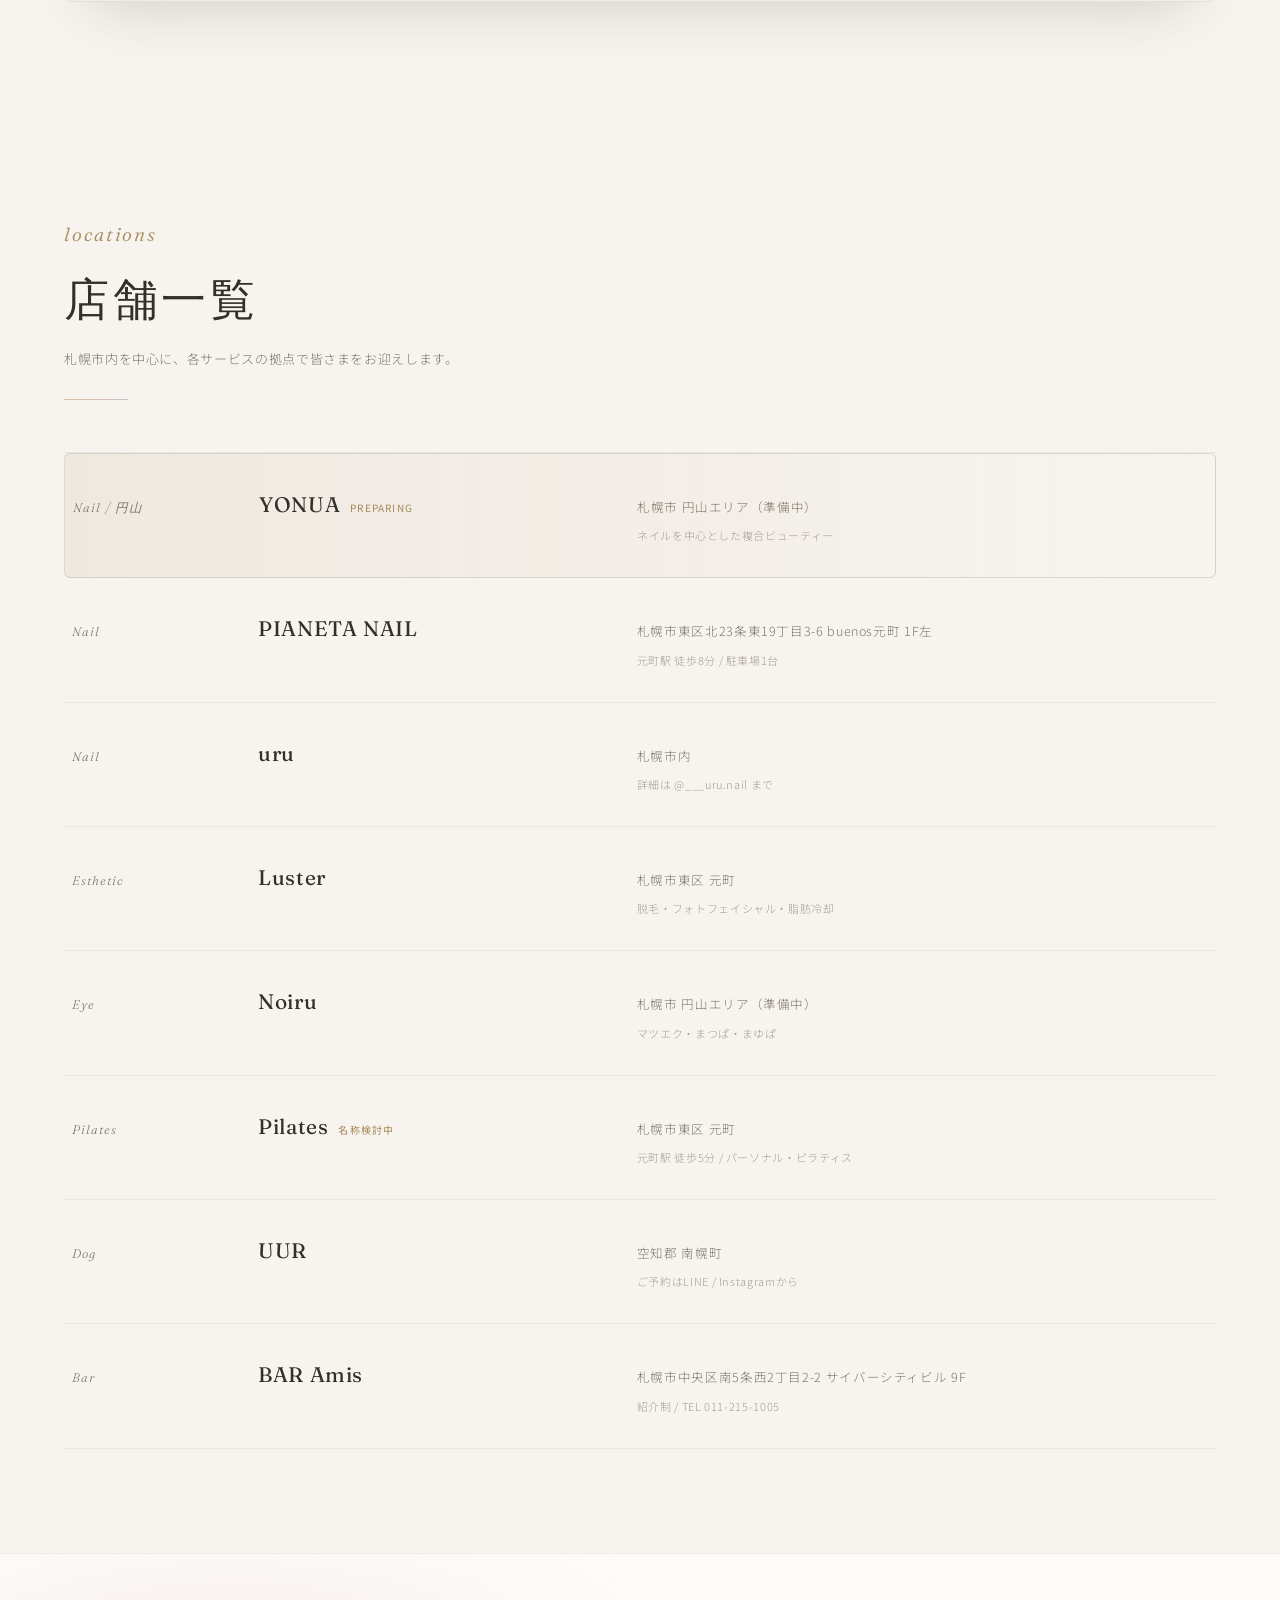
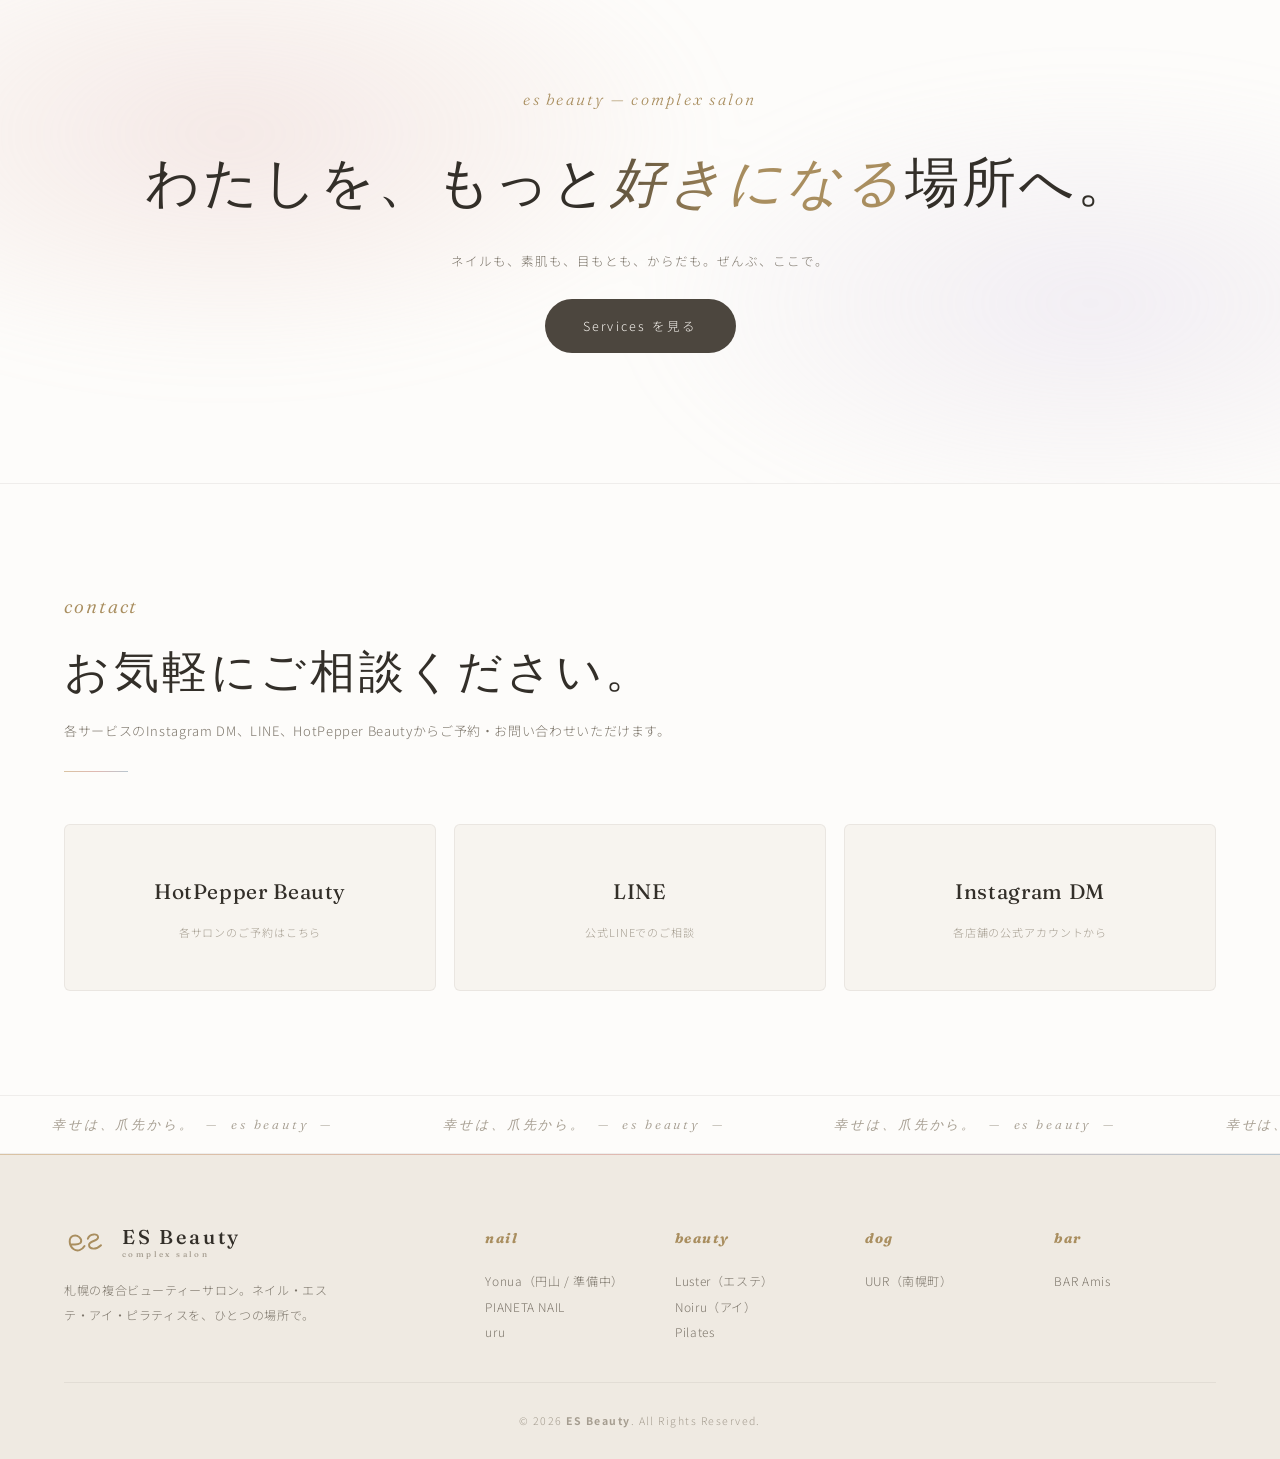
==== commit 62c2bf0a: "fix: give PIANETA NAIL and uru their own tiles on the home page Both salons were only mentioned insi" ====
--- a/index.html
+++ b/index.html
@@ -113,12 +113,14 @@
         </p>
       </div>
       <ul class="concept__pillars">
-        <li><span>01</span><strong>Yonua</strong><small>ネイル / 幸せは爪先から</small><em>Nail</em></li>
-        <li><span>02</span><strong>Luster</strong><small>エステ / 素肌を整える</small><em>Esthetic</em></li>
-        <li><span>03</span><strong>Noiru</strong><small>アイ / 目もとの印象</small><em>Eye</em></li>
-        <li><span>04</span><strong>Pilates</strong><small>ピラティス / 名称検討中</small><em>Body</em></li>
-        <li><span>05</span><strong>UUR</strong><small>ドッグサロン / 愛犬のケア</small><em>Dog</em></li>
-        <li><span>06</span><strong>Amis</strong><small>紹介制バー / 夜のひととき</small><em>Bar</em></li>
+        <li><span>01</span><strong>Yonua</strong><small>ネイル / 円山（準備中）</small><em>Nail</em></li>
+        <li><span>02</span><strong>PIANETA NAIL</strong><small>ネイル / 東区元町</small><em>Nail</em></li>
+        <li><span>03</span><strong>uru</strong><small>ネイル / アートスタジオ</small><em>Nail</em></li>
+        <li><span>04</span><strong>Luster</strong><small>エステ / 素肌を整える</small><em>Esthetic</em></li>
+        <li><span>05</span><strong>Noiru</strong><small>アイ / 目もとの印象</small><em>Eye</em></li>
+        <li><span>06</span><strong>Pilates</strong><small>ピラティス / 名称検討中</small><em>Body</em></li>
+        <li><span>07</span><strong>UUR</strong><small>ドッグサロン / 愛犬のケア</small><em>Dog</em></li>
+        <li><span>08</span><strong>Amis</strong><small>紹介制バー / 夜のひととき</small><em>Bar</em></li>
       </ul>
     </div>
   </div>
@@ -132,16 +134,32 @@
     </header>
 
     <div class="brands-grid">
-      <a href="nail.html" class="brand-tile brand-tile--new" data-brand="nail">
+      <a href="nail.html" class="brand-tile" data-brand="nail">
         <span class="brand-tile__num" aria-hidden="true">01</span>
         <div class="brand-tile__body">
-          <p class="brand-tile__kicker">Nail / 円山</p>
+          <p class="brand-tile__kicker">Nail / 円山 — New</p>
           <h3>Yonua</h3>
-          <p>幸せは爪先から。個性派ニュアンスネイル。PIANETA・uru・Yonua円山。</p>
+          <p>幸せは爪先から。円山に準備中の複合ビューティー。</p>
+        </div>
+      </a>
+      <a href="nail.html" class="brand-tile" data-brand="pianeta">
+        <span class="brand-tile__num" aria-hidden="true">02</span>
+        <div class="brand-tile__body">
+          <p class="brand-tile__kicker">Nail / 東区元町</p>
+          <h3>PIANETA NAIL</h3>
+          <p>個性派ニュアンスネイル専門。元町駅徒歩8分、駐車場完備。</p>
+        </div>
+      </a>
+      <a href="nail.html" class="brand-tile" data-brand="uru">
+        <span class="brand-tile__num" aria-hidden="true">03</span>
+        <div class="brand-tile__body">
+          <p class="brand-tile__kicker">Nail / art studio</p>
+          <h3>uru</h3>
+          <p>アートスタジオの世界観で、わたしらしさを引き出す指先へ。</p>
         </div>
       </a>
       <a href="esthetic.html" class="brand-tile" data-brand="esthetic">
-        <span class="brand-tile__num" aria-hidden="true">02</span>
+        <span class="brand-tile__num" aria-hidden="true">04</span>
         <div class="brand-tile__body">
           <p class="brand-tile__kicker">Esthetic</p>
           <h3>Luster</h3>
@@ -149,7 +167,7 @@
         </div>
       </a>
       <a href="eye.html" class="brand-tile" data-brand="eye">
-        <span class="brand-tile__num" aria-hidden="true">03</span>
+        <span class="brand-tile__num" aria-hidden="true">05</span>
         <div class="brand-tile__body">
           <p class="brand-tile__kicker">Eye Salon</p>
           <h3>Noiru</h3>
@@ -157,7 +175,7 @@
         </div>
       </a>
       <a href="pilates.html" class="brand-tile" data-brand="pilates">
-        <span class="brand-tile__num" aria-hidden="true">04</span>
+        <span class="brand-tile__num" aria-hidden="true">06</span>
         <div class="brand-tile__body">
           <p class="brand-tile__kicker">Pilates / 名称検討中</p>
           <h3>Pilates</h3>
@@ -165,7 +183,7 @@
         </div>
       </a>
       <a href="dog.html" class="brand-tile" data-brand="dog">
-        <span class="brand-tile__num" aria-hidden="true">05</span>
+        <span class="brand-tile__num" aria-hidden="true">07</span>
         <div class="brand-tile__body">
           <p class="brand-tile__kicker">Dog Salon</p>
           <h3>UUR</h3>
@@ -173,7 +191,7 @@
         </div>
       </a>
       <a href="bar.html" class="brand-tile" data-brand="bar">
-        <span class="brand-tile__num" aria-hidden="true">06</span>
+        <span class="brand-tile__num" aria-hidden="true">08</span>
         <div class="brand-tile__body">
           <p class="brand-tile__kicker">Members Bar</p>
           <h3>BAR Amis</h3>
--- a/css/style.css
+++ b/css/style.css
@@ -220,6 +220,8 @@
 .brand-tile--new h3{font-size:42px}
 /* brand colour identities */
 .brand-tile[data-brand="nail"]{background:linear-gradient(140deg,#f0d6cc 0%,#e8c4bc 40%,#d4c8e4 100%)}
+.brand-tile[data-brand="pianeta"]{background:linear-gradient(145deg,#f3ddd6 0%,#e6c6bd 55%,#f6e3dc 100%)}
+.brand-tile[data-brand="uru"]{background:linear-gradient(145deg,#dbe9e4 0%,#c3d7cf 55%,#e0ece7 100%)}
 .brand-tile[data-brand="esthetic"]{background:linear-gradient(150deg,#dce8e4 0%,#c8d8d4 50%,#d4e4d8 100%)}
 .brand-tile[data-brand="eye"]{background:linear-gradient(150deg,#e6ddef 0%,#d3c6e2 50%,#efe6f2 100%)}
 .brand-tile[data-brand="pilates"]{background:linear-gradient(150deg,#f5ece2 0%,#ecd9c8 50%,#f4e6da 100%)}
@@ -727,8 +729,11 @@
 .brand-tile::after{content:"→";position:absolute;top:18px;right:18px;width:38px;height:38px;border:1px solid var(--line);border-radius:50%;display:grid;place-items:center;font-family:var(--f-display);font-size:15px;color:var(--accent);background:color-mix(in srgb,var(--surface) 55%,transparent);opacity:0;transform:translate(8px,-8px) rotate(-45deg);transition:opacity .35s ease,transform .5s cubic-bezier(.2,.8,.2,1)}
 .brand-tile:hover::after{opacity:1;transform:none}
 .brand-tile[data-brand="bar"]::after{border-color:rgba(233,228,219,.25);color:#c8a86a;background:rgba(0,0,0,.25)}
-.brand-tile[data-brand="bar"]{grid-column:1/-1;min-height:190px}
+/* 8 tiles across 3 columns: bar closes the last row (1 + 2 = 3) */
+.brand-tile[data-brand="bar"]{grid-column:span 2;min-height:190px}
 .brand-tile[data-brand="bar"] .brand-tile__body{min-height:190px}
+@media (max-width:980px){.brand-tile[data-brand="bar"]{grid-column:1/-1}}
+@media (max-width:720px){.brand-tile[data-brand="bar"]{grid-column:span 1}}
 
 /* curtain wipe when media frames reveal */
 html.js .media-slot.rv::after,html.js .video-embed.rv::before{content:"";position:absolute;inset:0;z-index:3;background:linear-gradient(120deg,#e8ddcb,#dccdb4);transition:transform 1s cubic-bezier(.7,0,.2,1) calc(var(--d,0ms) + 200ms)}
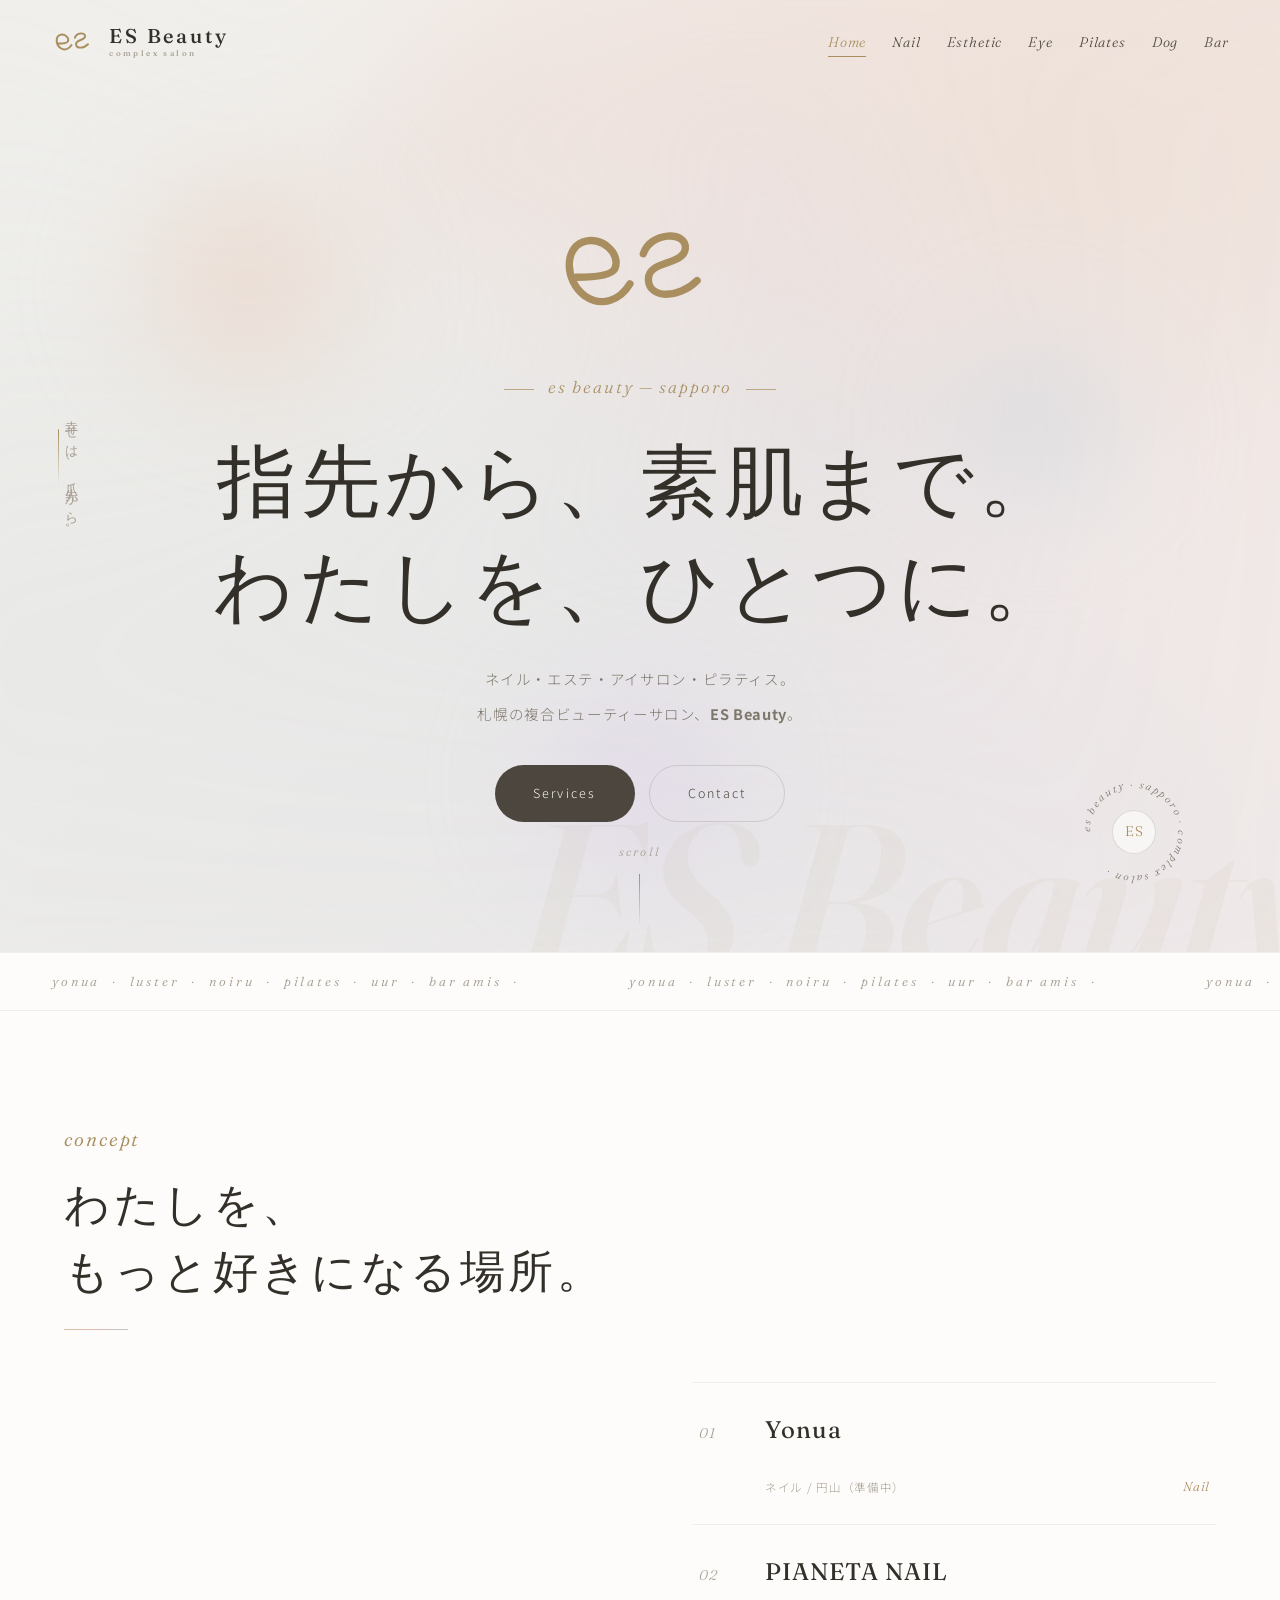
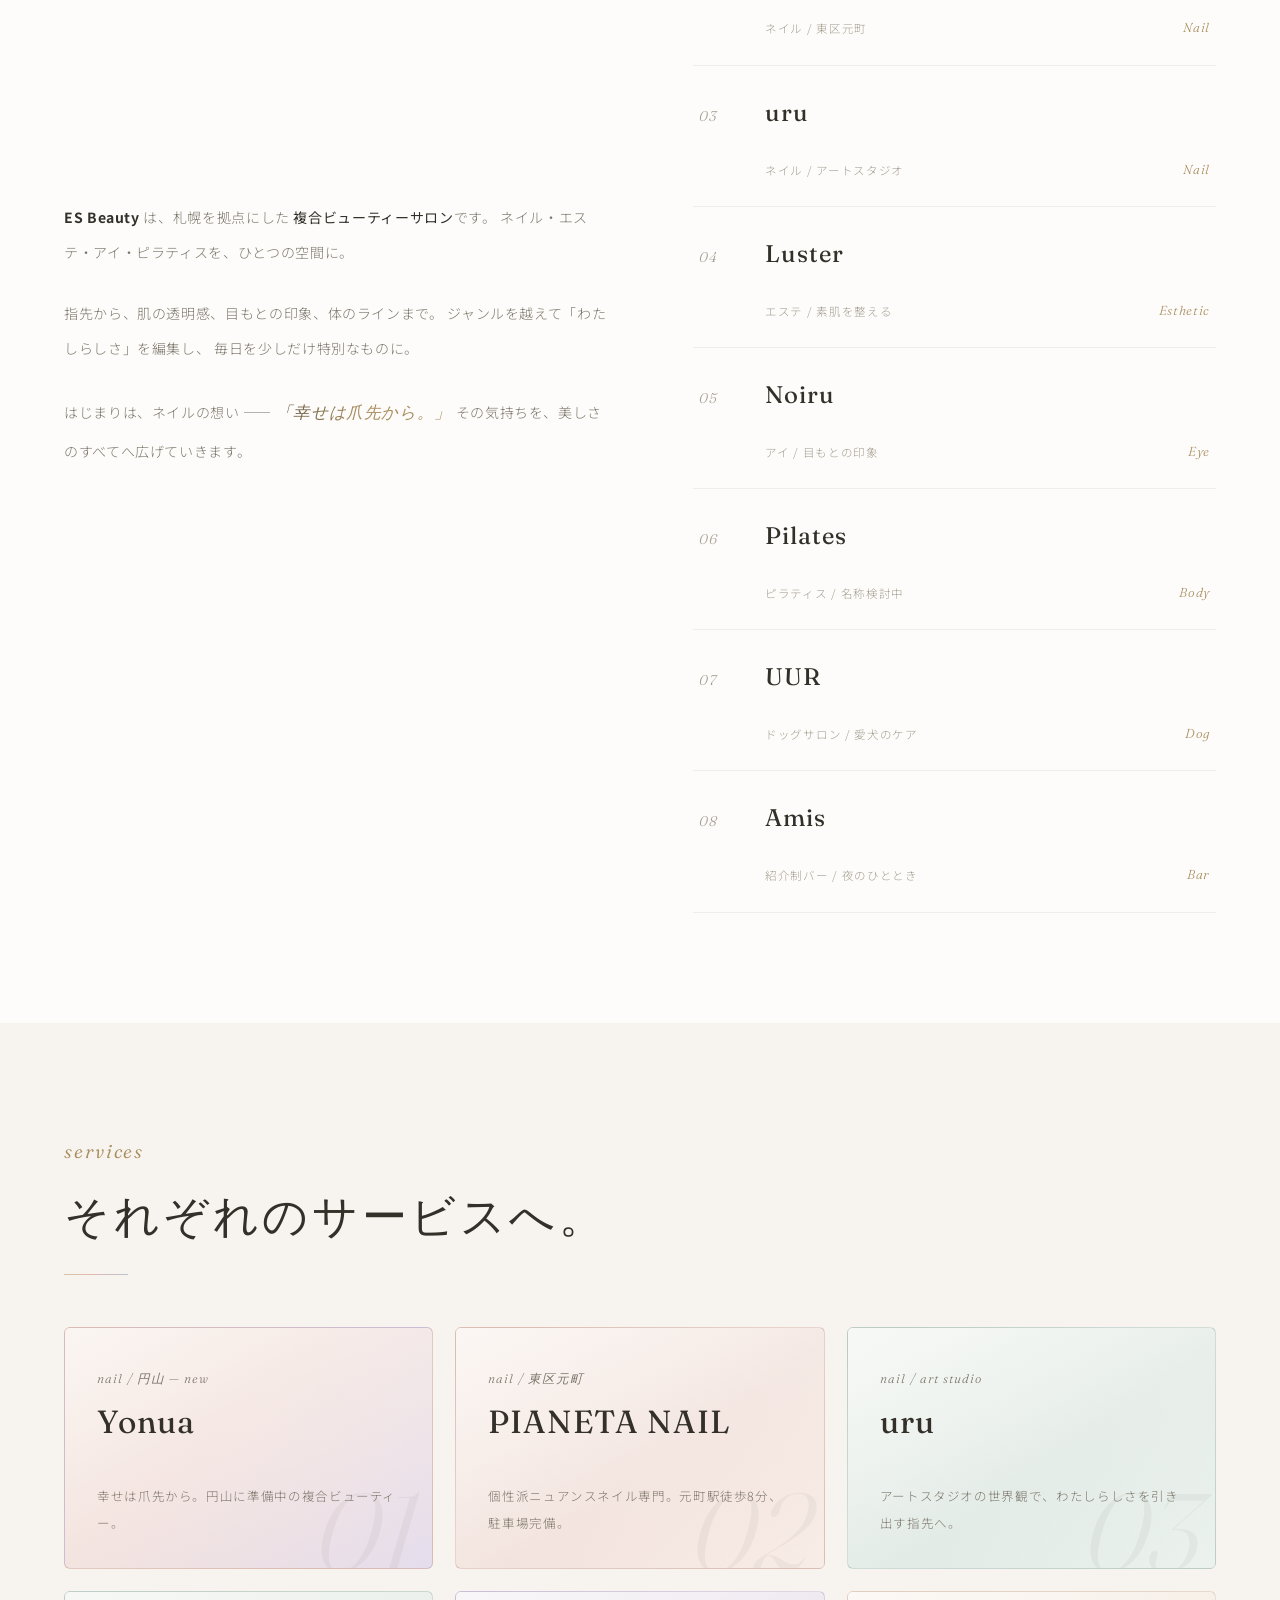
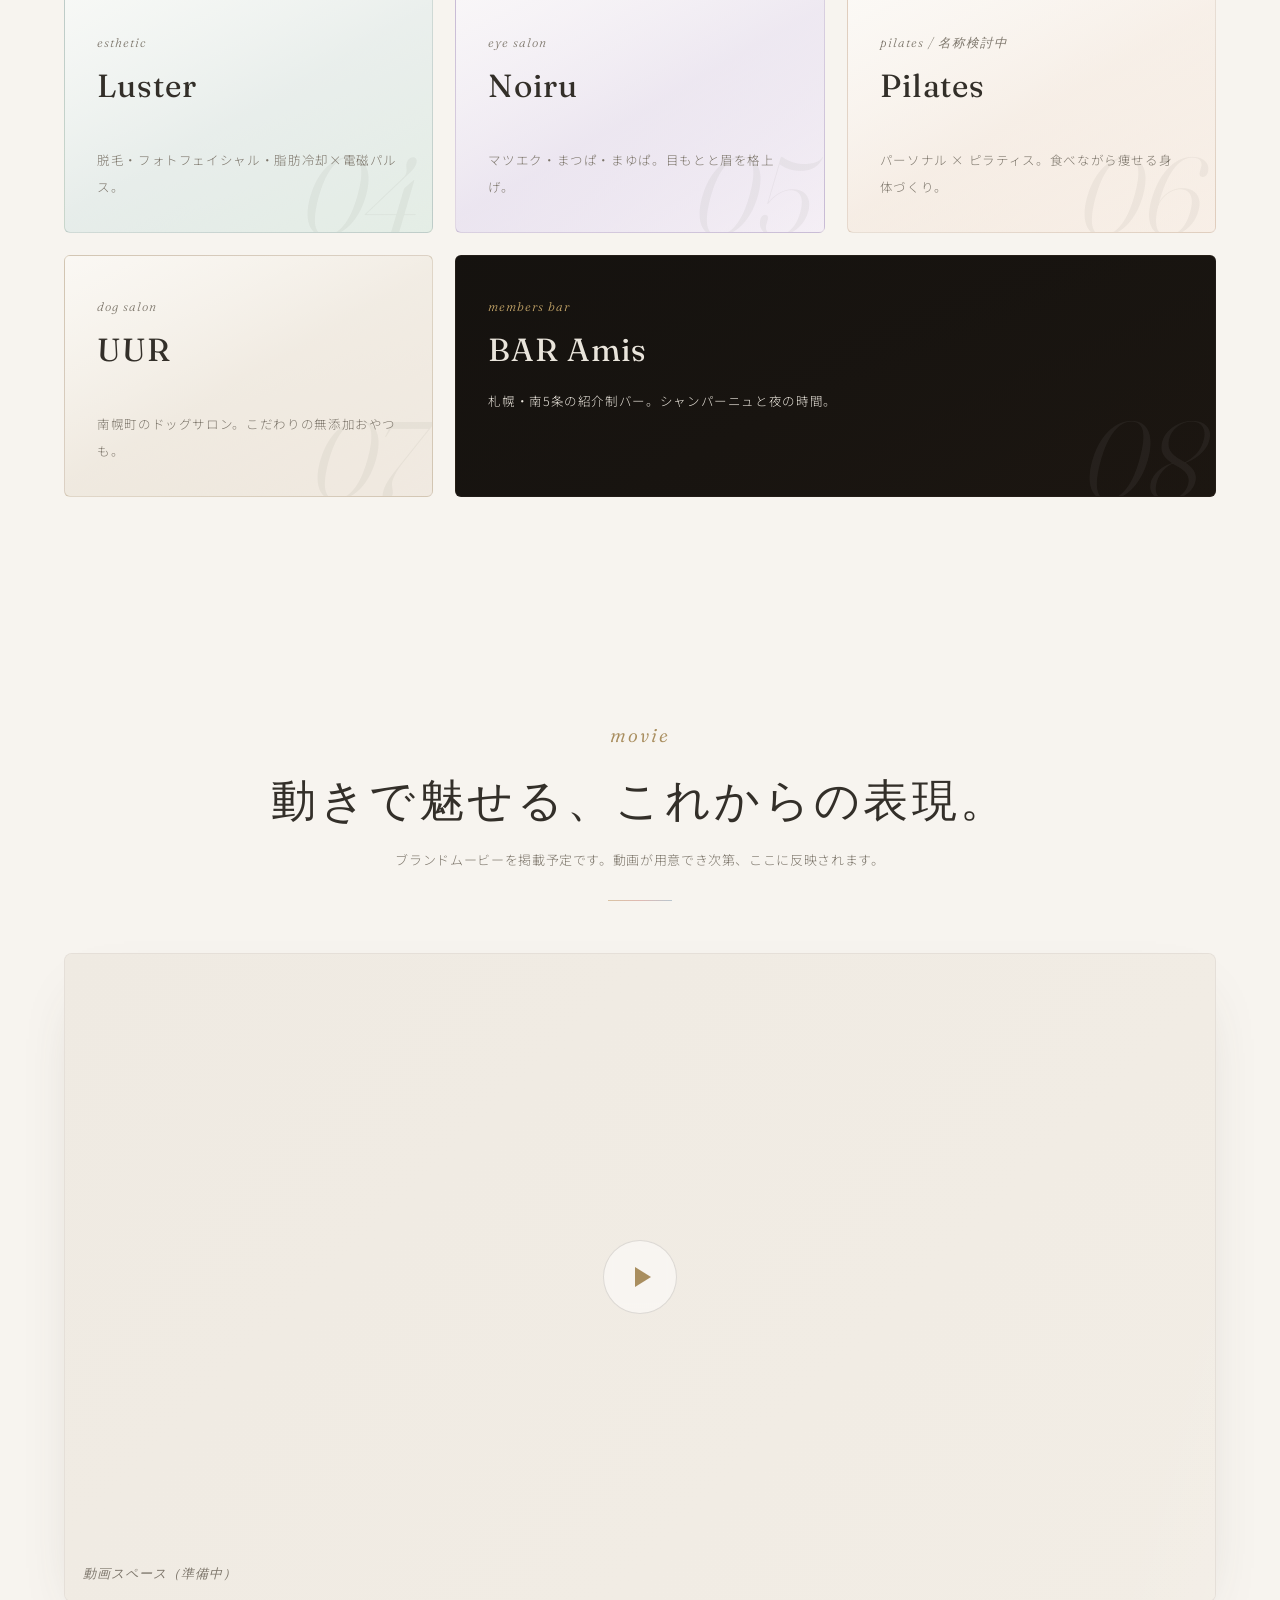
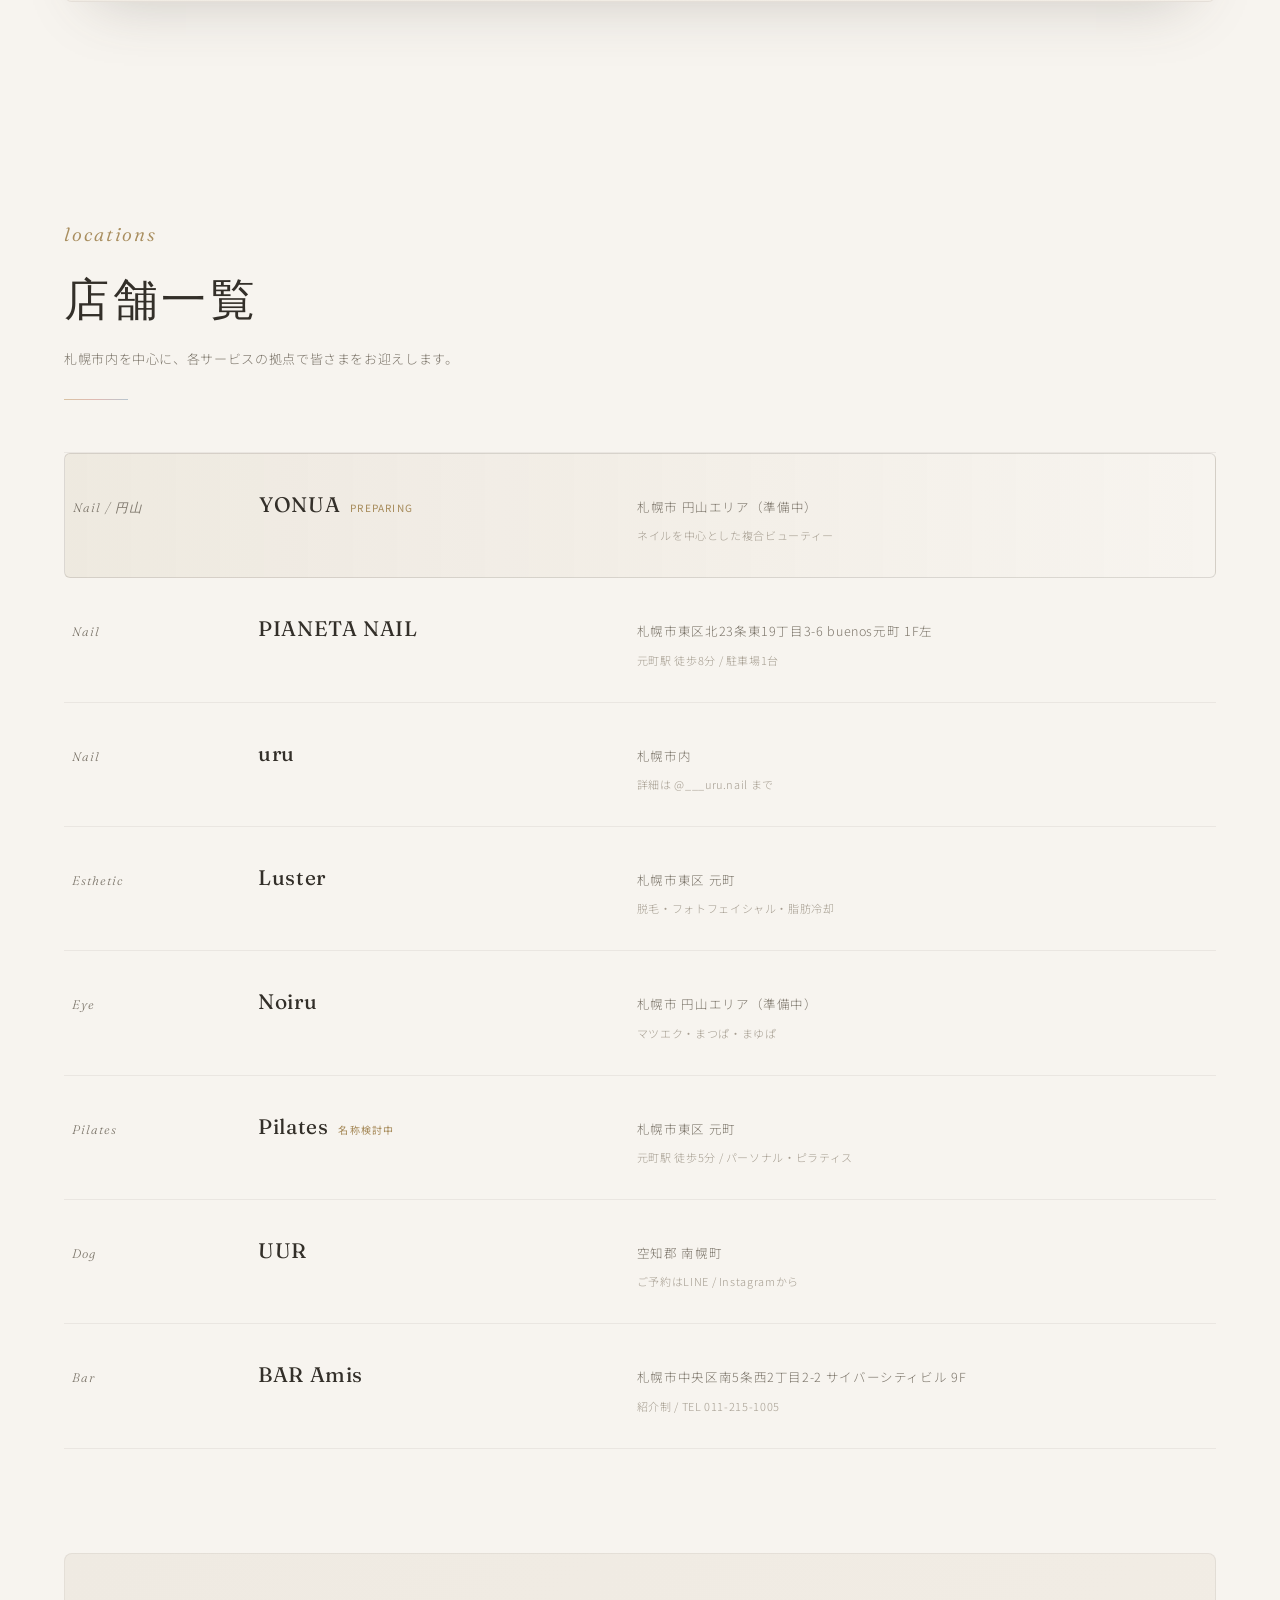
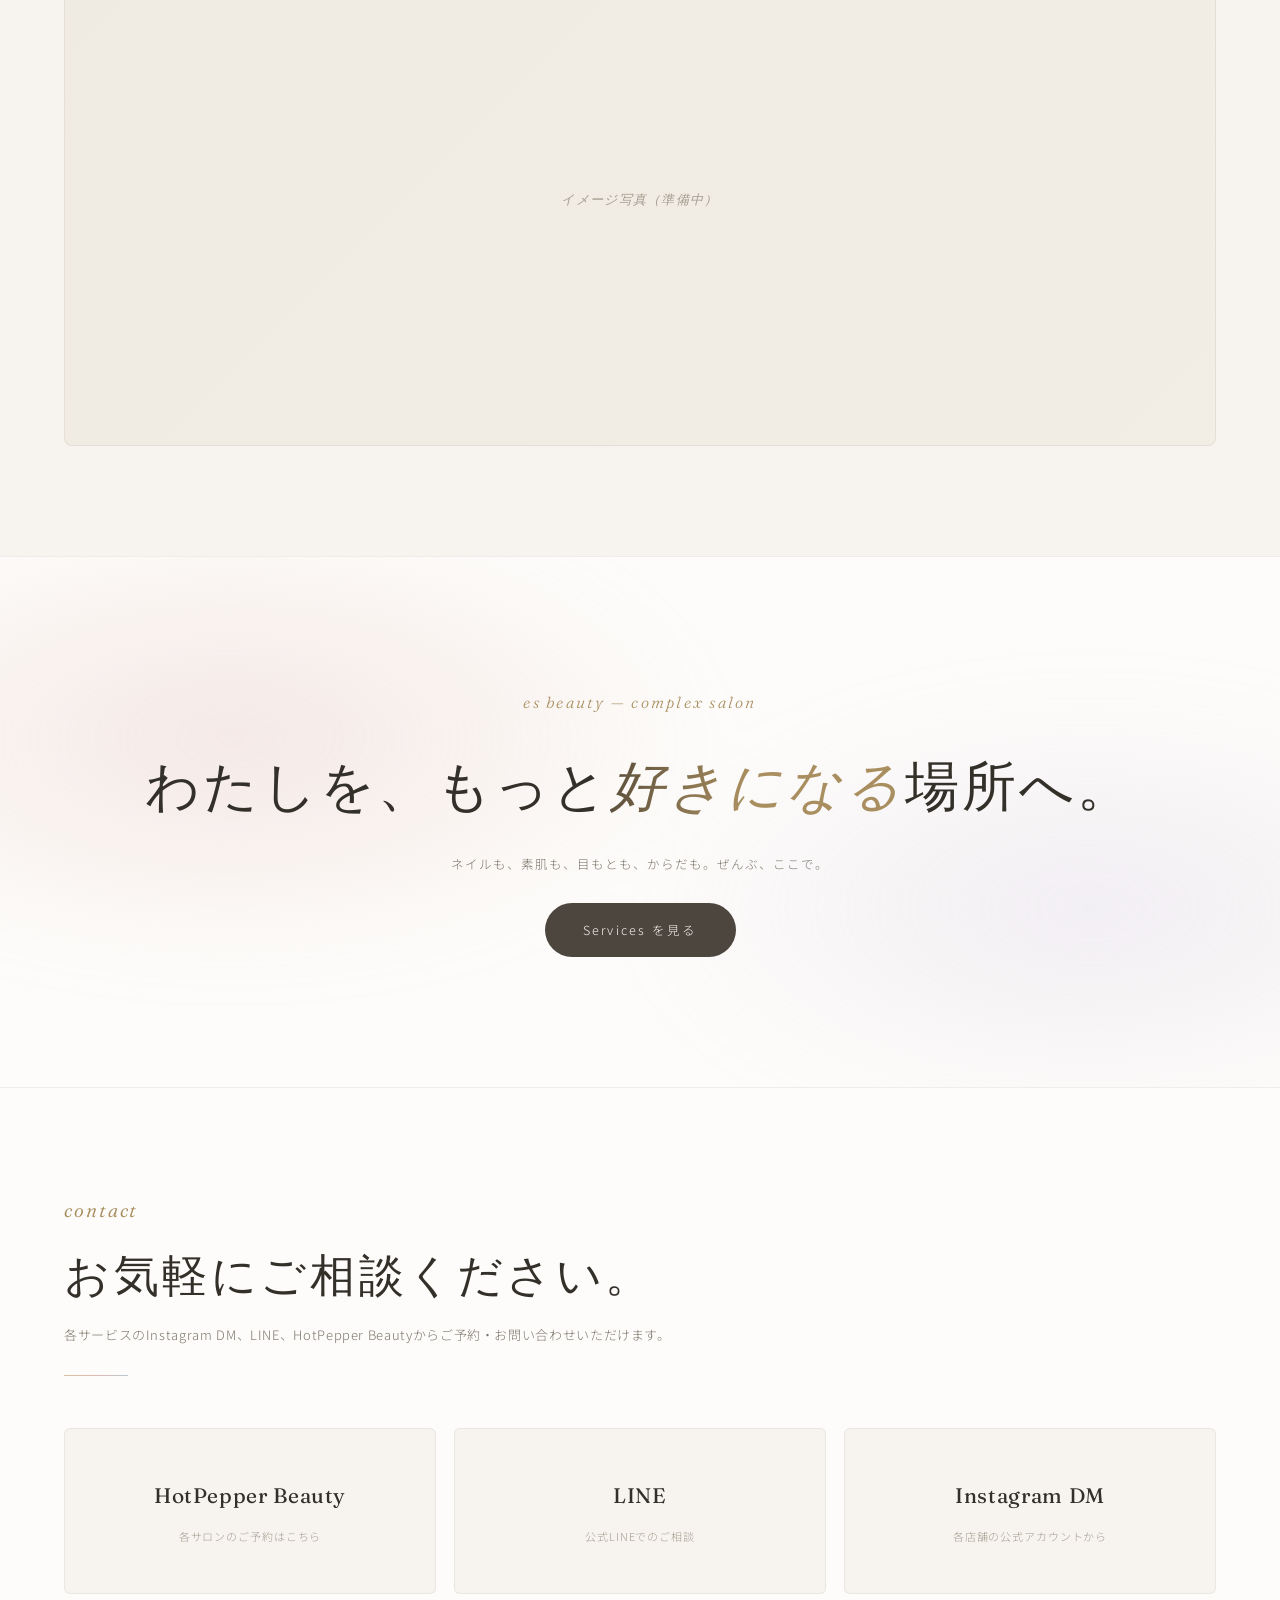
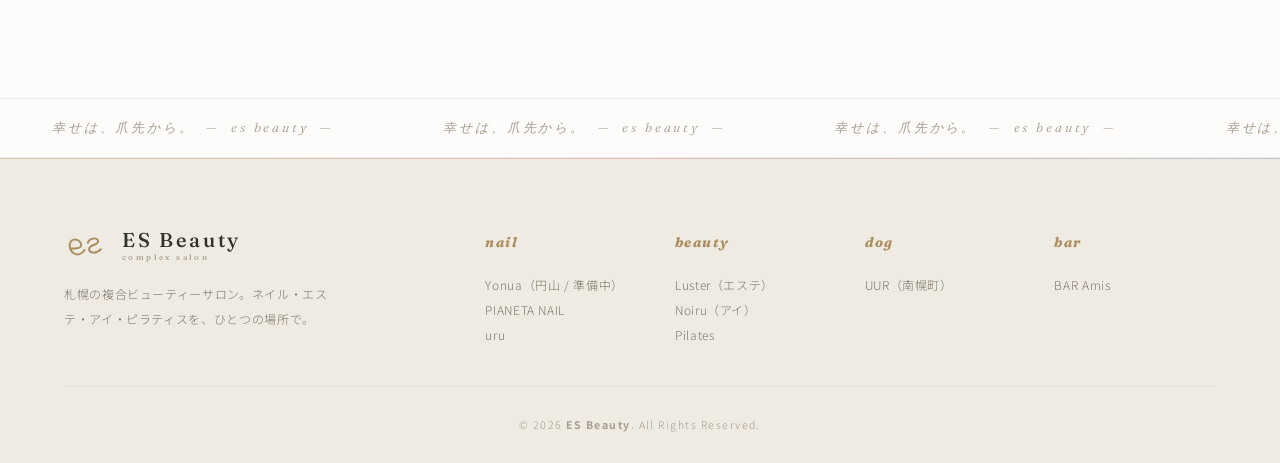
==== commit e514b6ce: "feat: photo slots across every page + generation prompt sheet 26 photo slots, wired so a file droppe" ====
--- a/index.html
+++ b/index.html
@@ -49,6 +49,7 @@
 <main>
 
 <section class="hero" id="top">
+  <div class="hero__bg" aria-hidden="true"><img src="images/hero-home.jpg" alt="" loading="lazy" decoding="async" onerror="this.remove()"></div>
   <div class="hero__aurora" aria-hidden="true"></div>
   <div class="hero__orbs" aria-hidden="true"><span></span><span></span><span></span></div>
   <div class="hero__inner">
@@ -135,6 +136,7 @@
 
     <div class="brands-grid">
       <a href="nail.html" class="brand-tile" data-brand="nail">
+        <span class="brand-tile__photo" aria-hidden="true"><img src="images/tile-yonua.jpg" alt="" loading="lazy" decoding="async" onerror="this.remove()"></span>
         <span class="brand-tile__num" aria-hidden="true">01</span>
         <div class="brand-tile__body">
           <p class="brand-tile__kicker">Nail / 円山 — New</p>
@@ -143,6 +145,7 @@
         </div>
       </a>
       <a href="nail.html" class="brand-tile" data-brand="pianeta">
+        <span class="brand-tile__photo" aria-hidden="true"><img src="images/tile-pianeta.jpg" alt="" loading="lazy" decoding="async" onerror="this.remove()"></span>
         <span class="brand-tile__num" aria-hidden="true">02</span>
         <div class="brand-tile__body">
           <p class="brand-tile__kicker">Nail / 東区元町</p>
@@ -151,6 +154,7 @@
         </div>
       </a>
       <a href="nail.html" class="brand-tile" data-brand="uru">
+        <span class="brand-tile__photo" aria-hidden="true"><img src="images/tile-uru.jpg" alt="" loading="lazy" decoding="async" onerror="this.remove()"></span>
         <span class="brand-tile__num" aria-hidden="true">03</span>
         <div class="brand-tile__body">
           <p class="brand-tile__kicker">Nail / art studio</p>
@@ -159,6 +163,7 @@
         </div>
       </a>
       <a href="esthetic.html" class="brand-tile" data-brand="esthetic">
+        <span class="brand-tile__photo" aria-hidden="true"><img src="images/tile-luster.jpg" alt="" loading="lazy" decoding="async" onerror="this.remove()"></span>
         <span class="brand-tile__num" aria-hidden="true">04</span>
         <div class="brand-tile__body">
           <p class="brand-tile__kicker">Esthetic</p>
@@ -167,6 +172,7 @@
         </div>
       </a>
       <a href="eye.html" class="brand-tile" data-brand="eye">
+        <span class="brand-tile__photo" aria-hidden="true"><img src="images/tile-noiru.jpg" alt="" loading="lazy" decoding="async" onerror="this.remove()"></span>
         <span class="brand-tile__num" aria-hidden="true">05</span>
         <div class="brand-tile__body">
           <p class="brand-tile__kicker">Eye Salon</p>
@@ -175,6 +181,7 @@
         </div>
       </a>
       <a href="pilates.html" class="brand-tile" data-brand="pilates">
+        <span class="brand-tile__photo" aria-hidden="true"><img src="images/tile-pilates.jpg" alt="" loading="lazy" decoding="async" onerror="this.remove()"></span>
         <span class="brand-tile__num" aria-hidden="true">06</span>
         <div class="brand-tile__body">
           <p class="brand-tile__kicker">Pilates / 名称検討中</p>
@@ -183,6 +190,7 @@
         </div>
       </a>
       <a href="dog.html" class="brand-tile" data-brand="dog">
+        <span class="brand-tile__photo" aria-hidden="true"><img src="images/tile-uur.jpg" alt="" loading="lazy" decoding="async" onerror="this.remove()"></span>
         <span class="brand-tile__num" aria-hidden="true">07</span>
         <div class="brand-tile__body">
           <p class="brand-tile__kicker">Dog Salon</p>
@@ -191,6 +199,7 @@
         </div>
       </a>
       <a href="bar.html" class="brand-tile" data-brand="bar">
+        <span class="brand-tile__photo" aria-hidden="true"><img src="images/tile-bar.jpg" alt="" loading="lazy" decoding="async" onerror="this.remove()"></span>
         <span class="brand-tile__num" aria-hidden="true">08</span>
         <div class="brand-tile__body">
           <p class="brand-tile__kicker">Members Bar</p>
@@ -268,6 +277,15 @@
         <p>札幌市中央区南5条西2丁目2-2 サイバーシティビル 9F<small>紹介制 / TEL 011-215-1005</small></p>
       </a>
     </div>
+  </div>
+</section>
+
+<section class="brand-section" style="padding-top:0">
+  <div class="container">
+    <figure class="media-slot" style="aspect-ratio:21/9">
+      <img src="images/concept.jpg" alt="ES Beauty" loading="lazy" decoding="async" onerror="this.remove()">
+      <figcaption class="media-slot__label">イメージ写真（準備中）</figcaption>
+    </figure>
   </div>
 </section>
 
--- a/css/style.css
+++ b/css/style.css
@@ -675,6 +675,56 @@
 @media (max-width:820px){.header__logo-text{font-size:18px}}
 
 /* ============================================================
+   Photo layers
+   Every photo <img> carries onerror="this.remove()", so a file that
+   hasn't been generated yet simply vanishes and the existing
+   gradient / label design shows through — never a broken image.
+   Drop a correctly-named file into images/ and it appears.
+   ============================================================ */
+
+/* --- hero & page-hero background photo --- */
+.hero__bg,.page-hero__bg{position:absolute;inset:0;z-index:0;overflow:hidden;pointer-events:none}
+.hero__bg img,.page-hero__bg img{width:100%;height:100%;object-fit:cover;object-position:center}
+.hero__bg::after,.page-hero__bg::after{content:"";position:absolute;inset:0;
+  background:linear-gradient(103deg,var(--bg) 6%,color-mix(in srgb,var(--bg) 80%,transparent) 42%,color-mix(in srgb,var(--bg) 38%,transparent) 100%)}
+body[data-page="bar"] .page-hero__bg::after{
+  background:linear-gradient(103deg,#121110 6%,rgba(18,17,16,.86) 44%,rgba(18,17,16,.5) 100%)}
+.page-hero .container{position:relative;z-index:2}
+/* photo present → soften the decorative washes so it isn't muddied */
+.hero:has(.hero__bg img) .hero__aurora{opacity:.28}
+.hero:has(.hero__bg img)::before{opacity:.5}
+
+/* --- brand tile photo (home services grid) --- */
+.brand-tile__photo{position:absolute;inset:0;z-index:0;overflow:hidden}
+.brand-tile__photo img{width:100%;height:100%;object-fit:cover;filter:grayscale(.4) saturate(.92);transform:scale(1.05);transition:transform 1.3s cubic-bezier(.2,.7,.2,1),filter 1s ease}
+.brand-tile:hover .brand-tile__photo img{transform:scale(1);filter:none}
+.brand-tile__photo::after{content:"";position:absolute;inset:0;
+  background:linear-gradient(158deg,color-mix(in srgb,var(--surface) 82%,transparent),color-mix(in srgb,var(--surface) 40%,transparent))}
+.brand-tile[data-brand="bar"] .brand-tile__photo::after{
+  background:linear-gradient(158deg,rgba(20,17,14,.86),rgba(20,17,14,.5))}
+.brand-tile[data-brand="bar"] .brand-tile__photo img{filter:grayscale(.5) brightness(.85)}
+.brand-tile__body{position:relative;z-index:1}
+.brand-tile__num{z-index:1}
+
+/* --- pet card thumbnail (dog page) --- */
+.pet-card{overflow:hidden}
+.pet-card__thumb{position:relative;aspect-ratio:16/10;overflow:hidden;display:grid;place-items:center;
+  border-bottom:1px solid var(--line-soft);background:linear-gradient(150deg,var(--bg-2),var(--surface-2))}
+.pet-card__thumb img{position:absolute;inset:0;width:100%;height:100%;object-fit:cover;z-index:1;
+  filter:grayscale(.82);transform:scale(1.03);transition:filter 1.1s ease,transform 1.4s cubic-bezier(.2,.7,.2,1)}
+.pet-card:hover .pet-card__thumb img{filter:none;transform:scale(1)}
+.pet-card__thumb-label{font-family:var(--f-display);font-style:italic;font-size:13px;letter-spacing:.1em;color:var(--muted)}
+.pet-card__thumb img~.pet-card__thumb-label{display:none}
+.pet-card__thumb::after{content:"";position:absolute;inset:0;z-index:2;pointer-events:none;
+  background:linear-gradient(105deg,transparent 42%,rgba(255,255,255,.35) 50%,transparent 58%);
+  transform:translateX(-110%);transition:transform .9s ease}
+.pet-card:hover .pet-card__thumb::after{transform:translateX(110%)}
+
+/* --- media-slot: hide the "準備中" caption once a photo is in --- */
+.media-slot img~.media-slot__label{display:none}
+.media-slot img{z-index:1}
+
+/* ============================================================
    Luxury finish layer — grain, veil intro, per-character type,
    editorial rules, curtain wipes, statement CTA
    ============================================================ */
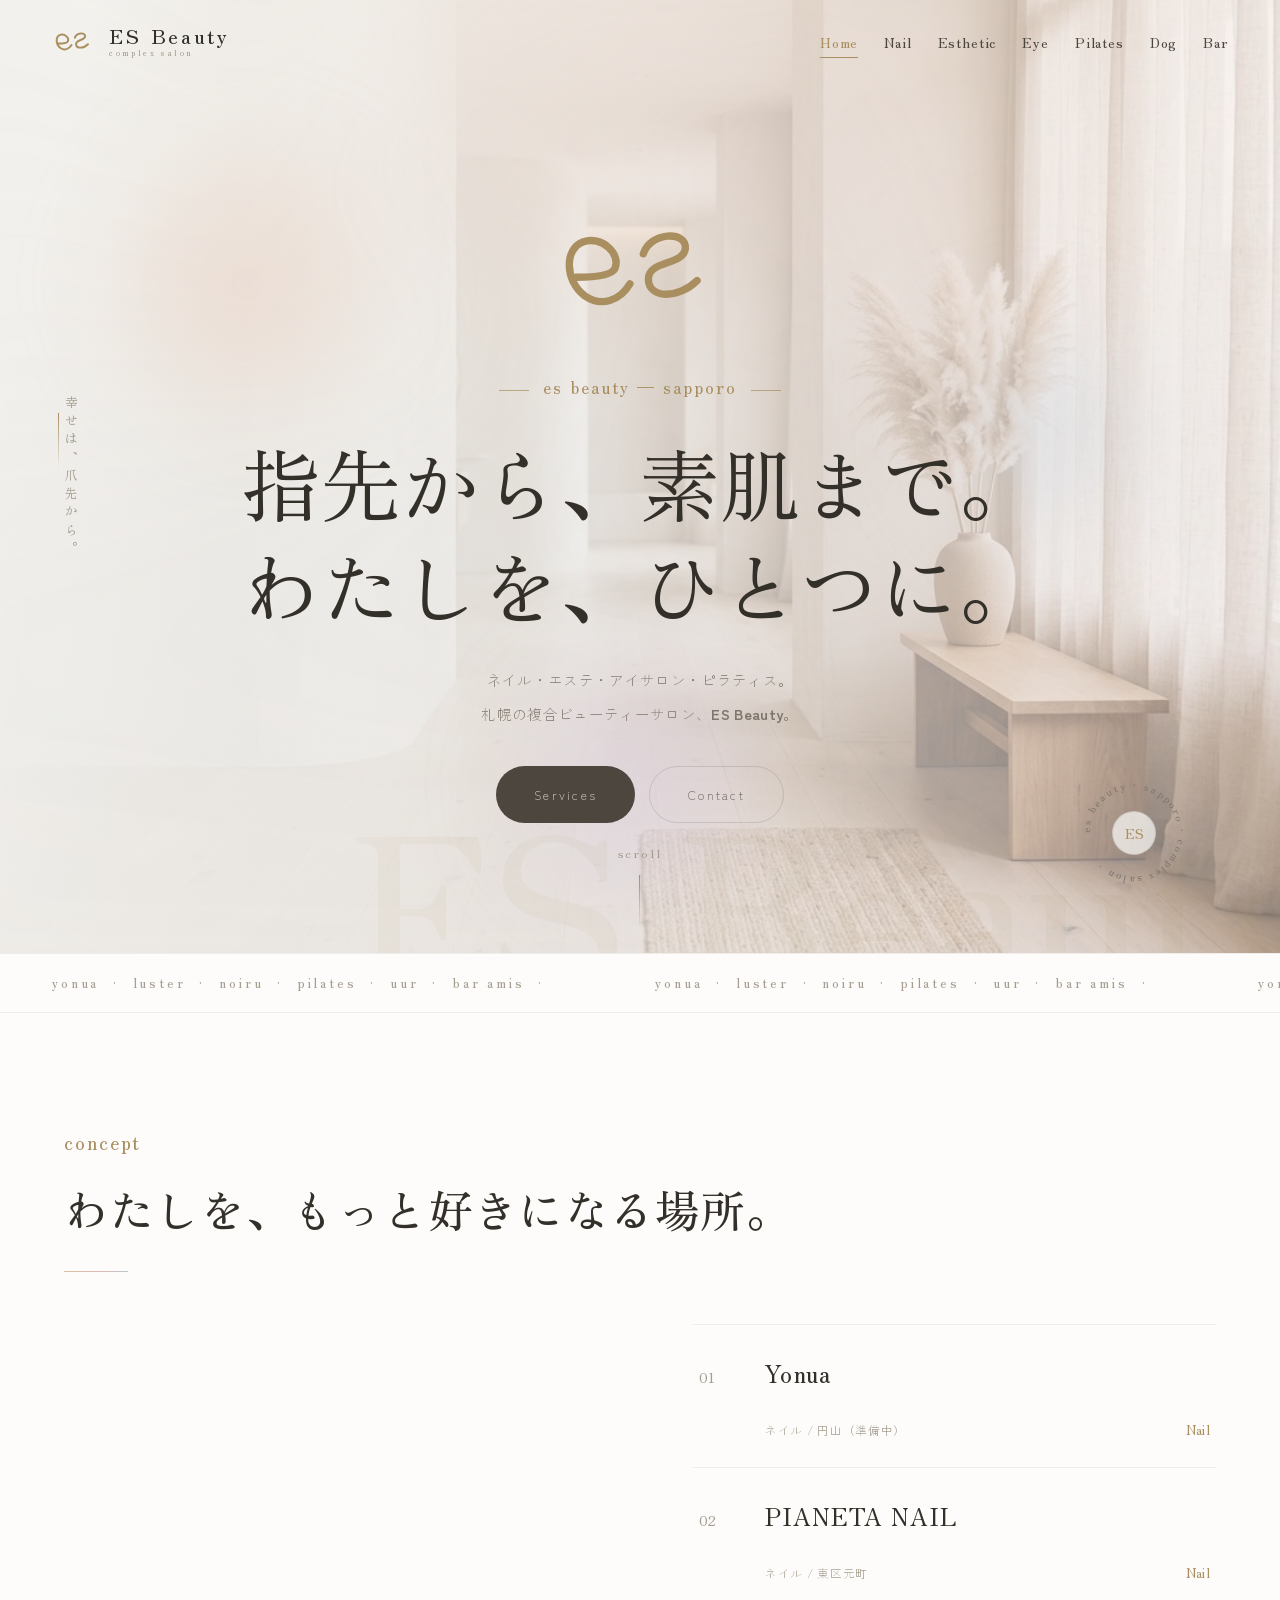
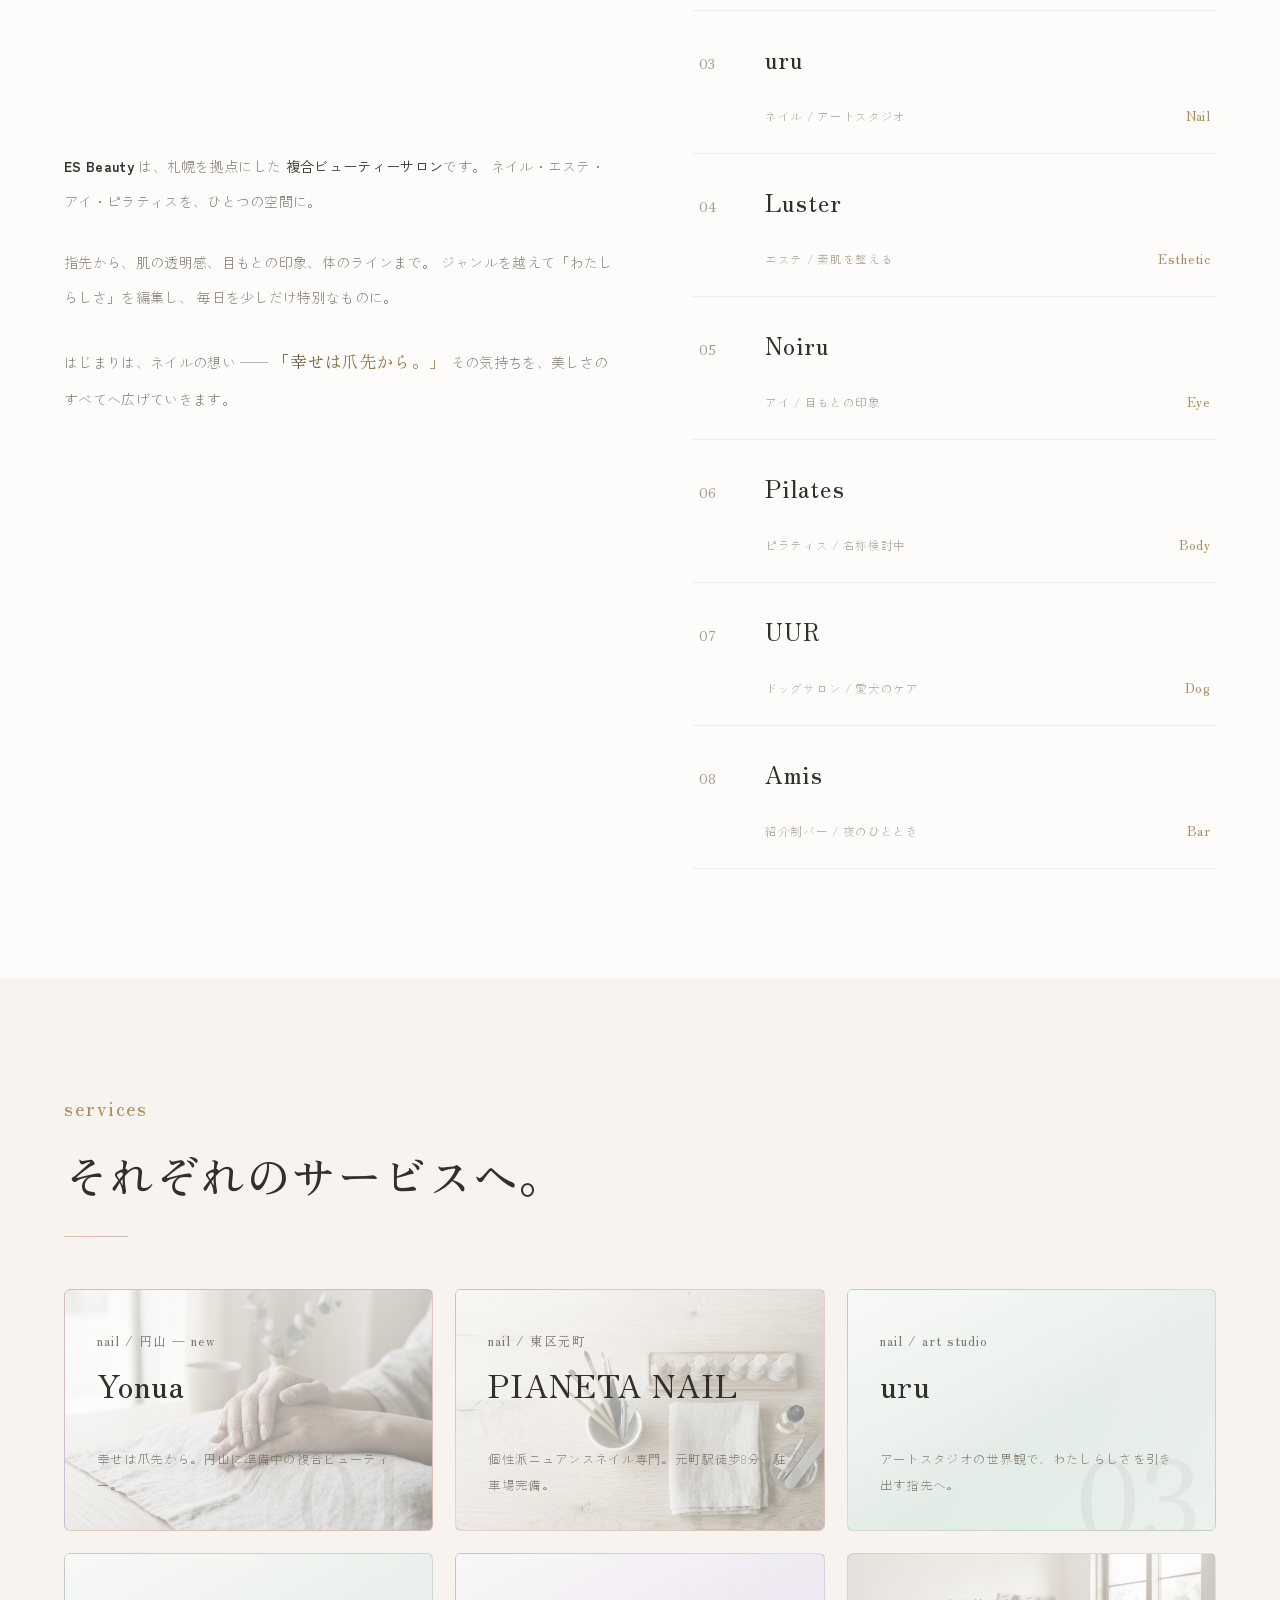
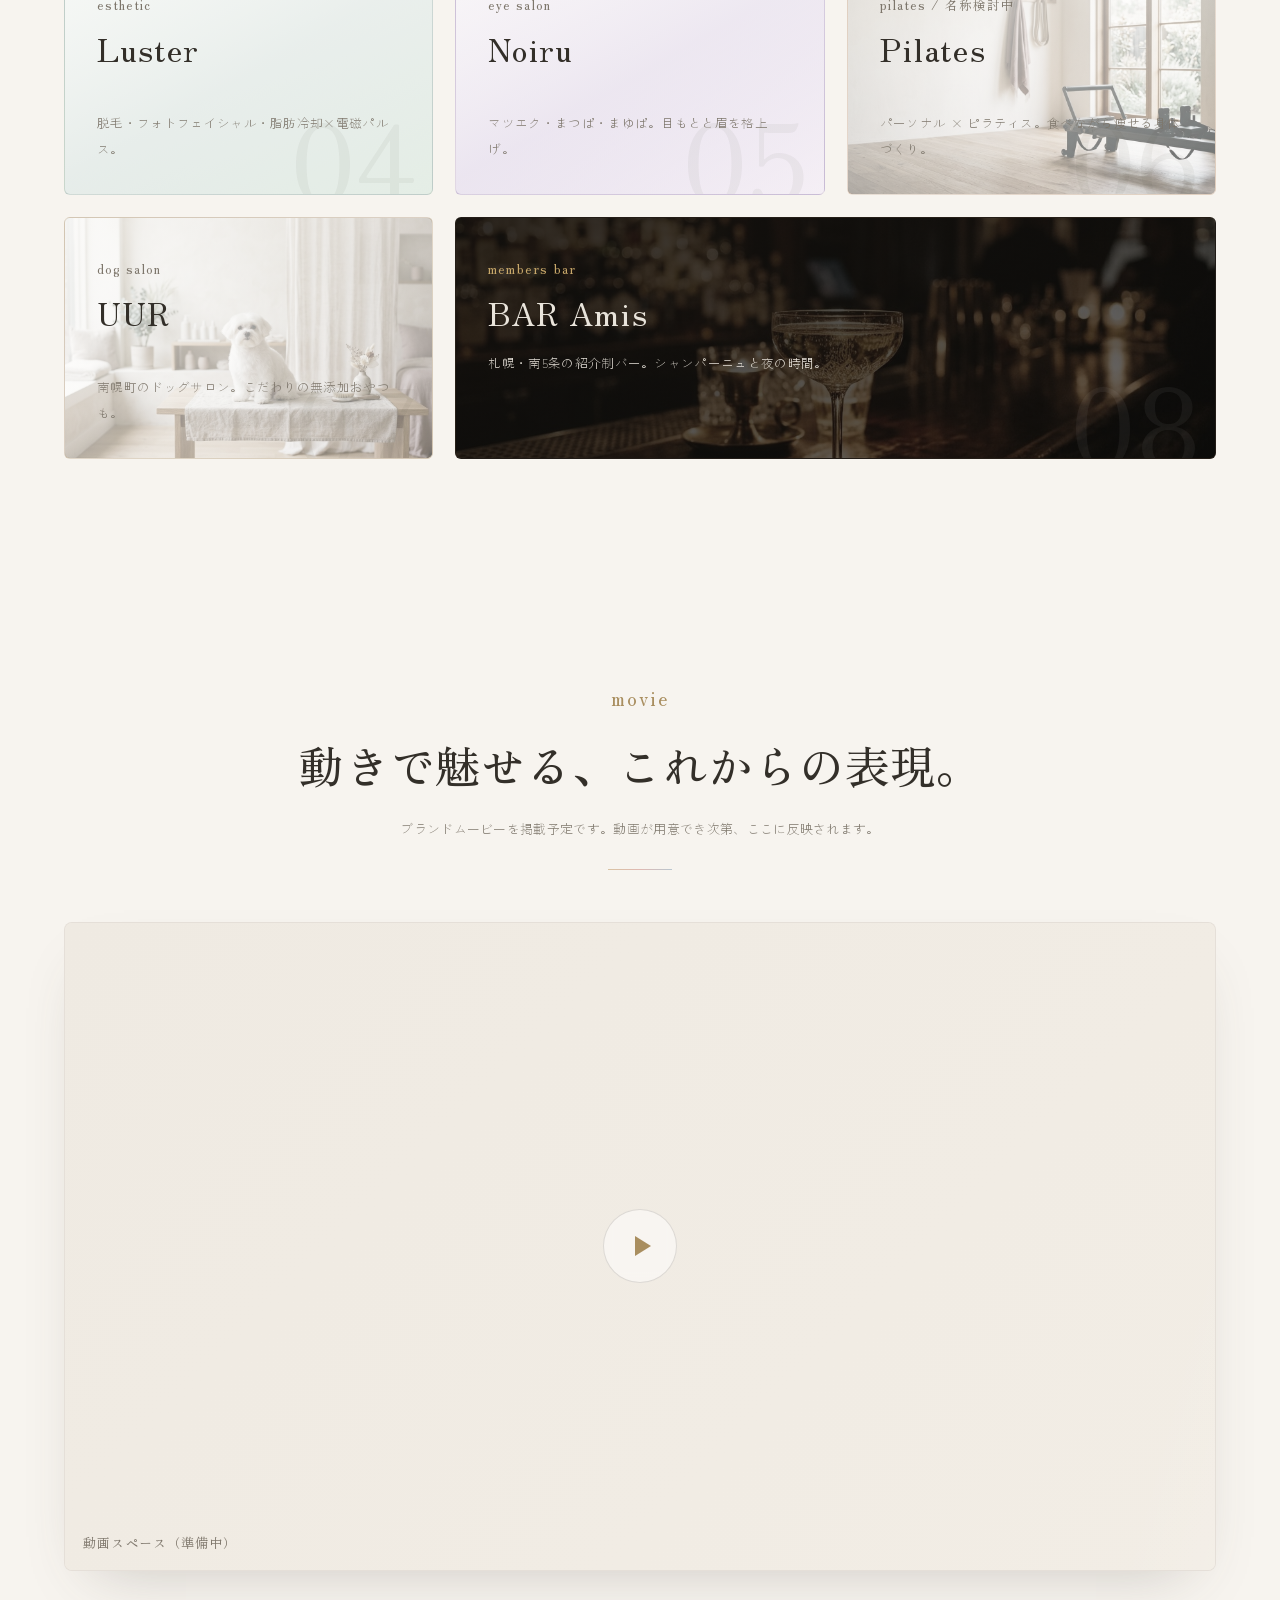
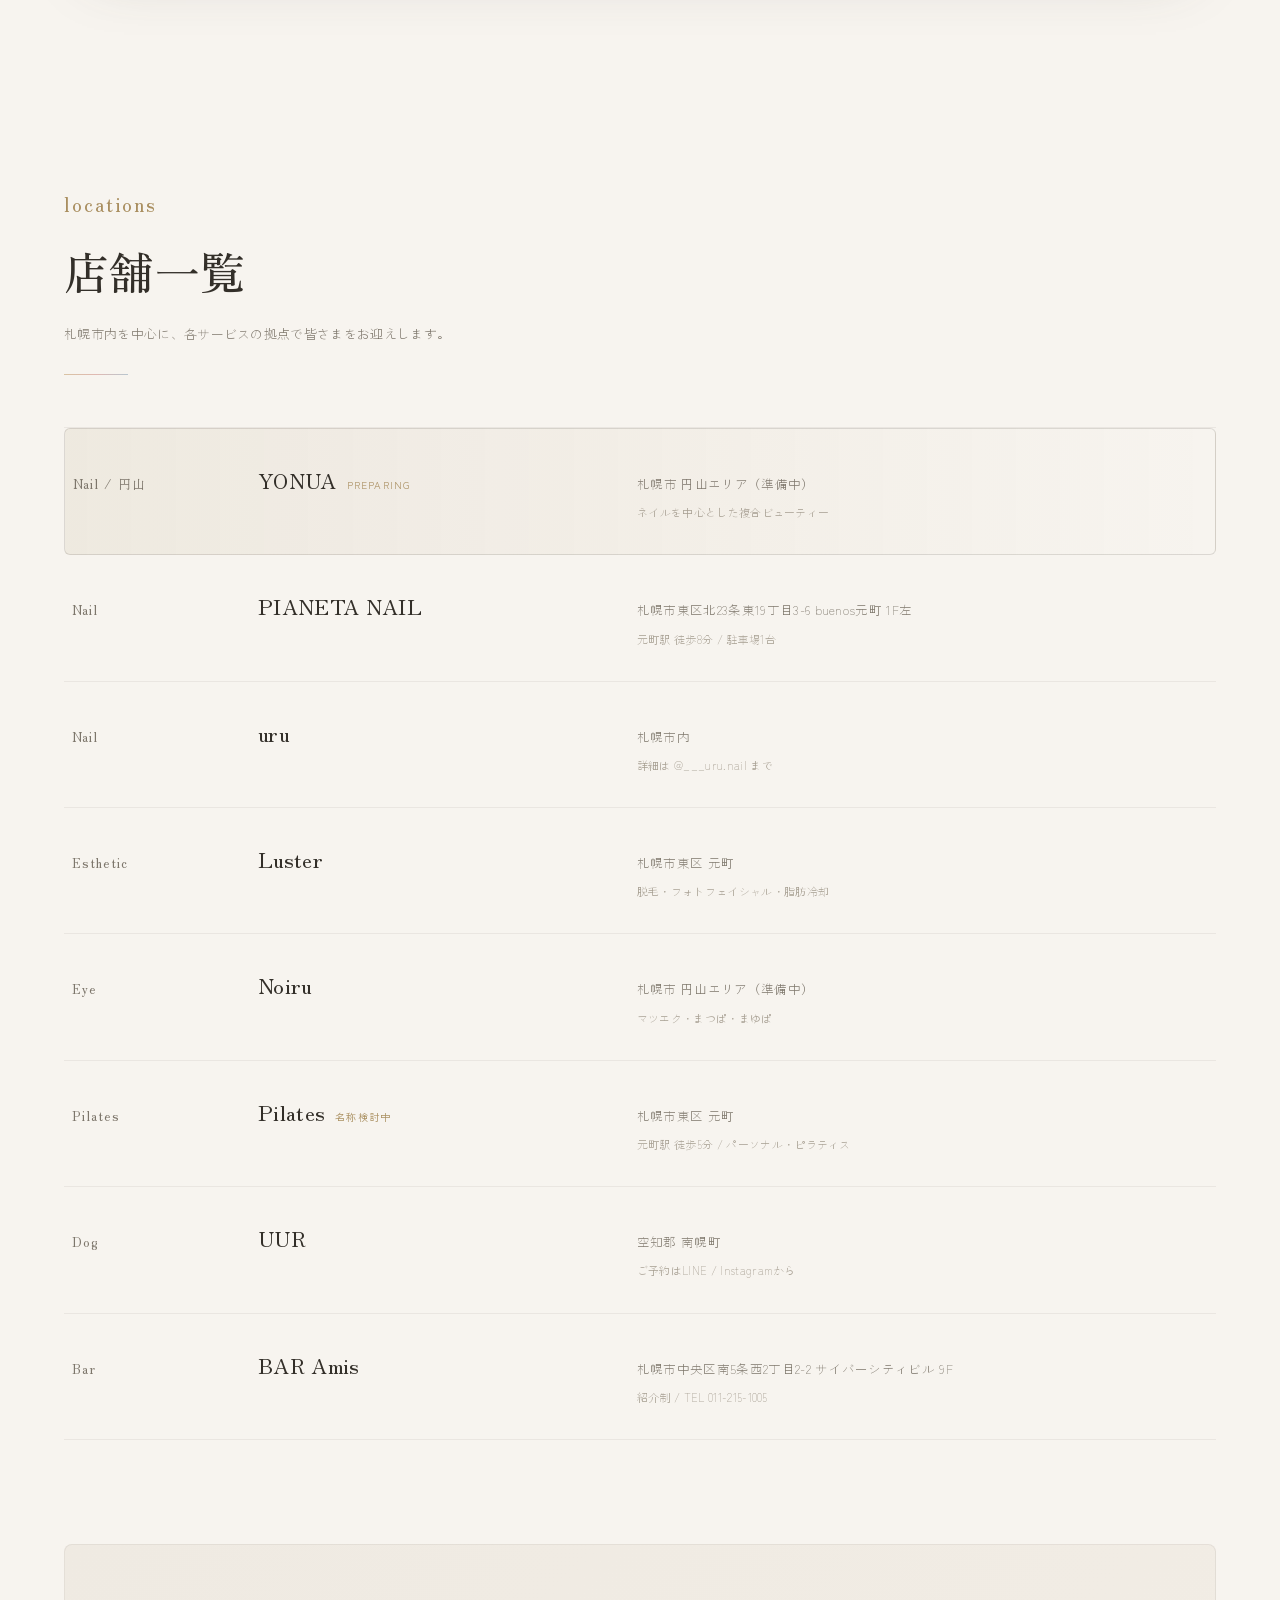
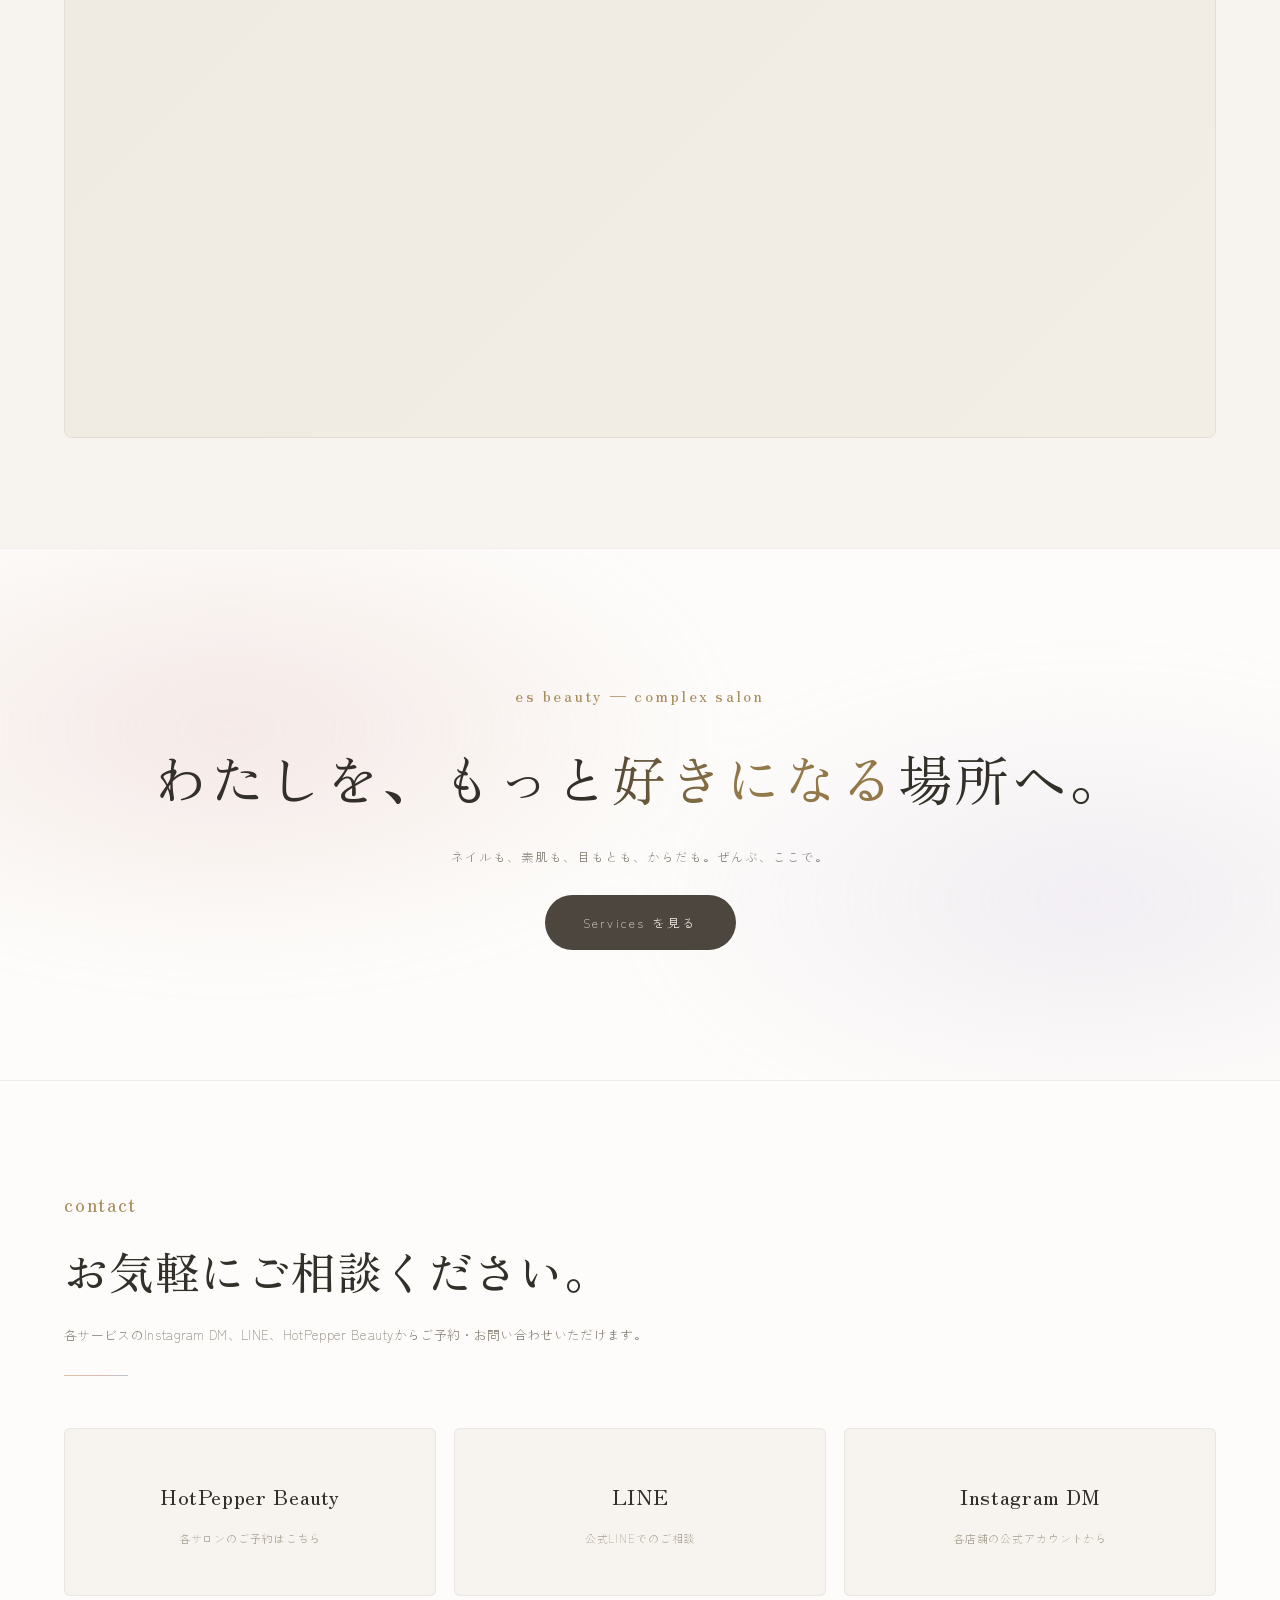
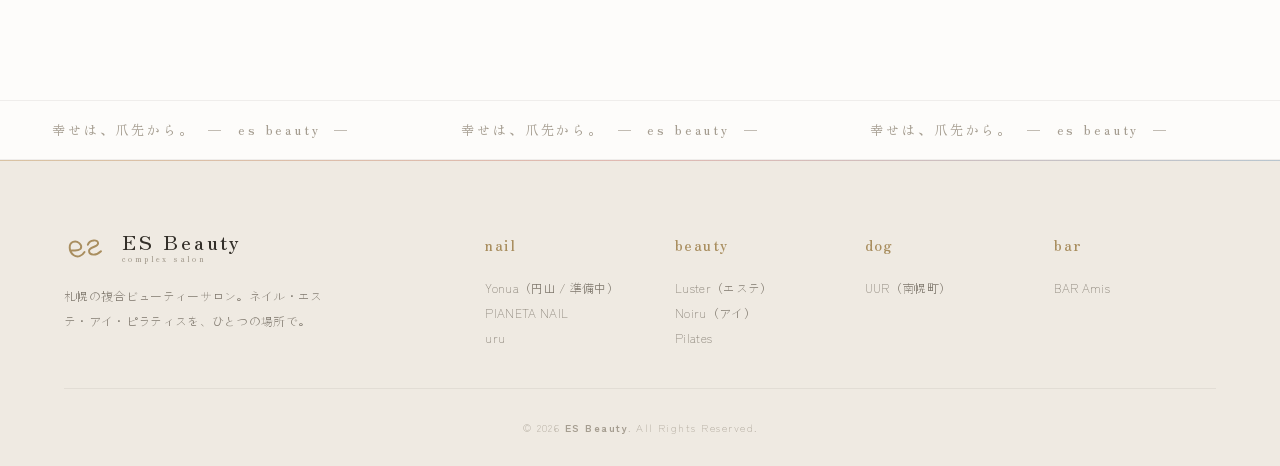
==== commit 3f4cfd55: "type: replace the typeface system — this is what read as "AI-made" Three specific causes, not a vagu" ====
--- a/index.html
+++ b/index.html
@@ -18,7 +18,7 @@
 <meta name="twitter:card" content="summary">
 <link rel="preconnect" href="https://fonts.googleapis.com">
 <link rel="preconnect" href="https://fonts.gstatic.com" crossorigin>
-<link href="https://fonts.googleapis.com/css2?family=Fraunces:ital,opsz,wght@0,9..144,300..600;1,9..144,300..560&family=Noto+Sans+JP:wght@300;400;500&display=swap" rel="stylesheet">
+<link href="https://fonts.googleapis.com/css2?family=Zen+Old+Mincho:wght@400;500;600;700&family=Zen+Kaku+Gothic+New:wght@300;400;500&display=swap" rel="stylesheet">
 <link rel="stylesheet" href="css/style.css">
 </head>
 <body data-page="home">
--- a/css/style.css
+++ b/css/style.css
@@ -1,7 +1,7 @@
 /* ============================================================
    ES Beauty — light, soft, salon-led (reference: iloli-hair.com)
    Warm white × beige × gray. Quiet multicolour gradient accents.
-   Display: Fraunces (italic accents). Body: Noto Sans JP.
+   Display: Zen Old Mincho. Body: Zen Kaku Gothic New.
    BAR Amis page keeps a warm-dark scheme via body[data-page=bar].
    ============================================================ */
 :root{
@@ -21,8 +21,14 @@
   --btn-bg:#4c463e;
   --btn-fg:#f7f4ef;
 
-  --f-display:"Fraunces","Cormorant Garamond",serif;
-  --f-sans:"Noto Sans JP","Inter",-apple-system,BlinkMacSystemFont,sans-serif;
+  /* Japanese typefaces are loaded explicitly. Previously the display stack
+     held only Latin faces, so every Japanese heading fell through to the
+     generic `serif` — a different mincho on every device (Hiragino on iOS,
+     Yu/MS Mincho on Windows, Noto Serif CJK on Android). Now the heading
+     face is fixed, and body type moves off Noto Sans JP, the default that
+     reads as "free template" to a Japanese eye. */
+  --f-display:"Zen Old Mincho","Hiragino Mincho ProN","Yu Mincho",serif;
+  --f-sans:"Zen Kaku Gothic New","Hiragino Sans","Yu Gothic",sans-serif;
   --f-script:"Italianno",cursive;  /* BAR Amis mark only */
 
   --shadow:0 26px 60px -30px rgba(76,70,62,.28);
@@ -53,9 +59,9 @@
   font-family:var(--f-sans);
   background:var(--bg);
   color:var(--ink);
-  line-height:1.95;
+  line-height:2.0;
   font-weight:300;
-  letter-spacing:.04em;
+  letter-spacing:.02em;
 }
 img{max-width:100%;display:block}
 a{color:inherit;text-decoration:none;transition:color .3s ease,opacity .3s ease}
@@ -63,6 +69,8 @@
 button{font-family:inherit;cursor:pointer;border:none;background:none;color:inherit}
 ul{list-style:none}
 ::selection{background:#e0d6c4;color:#332f29}
+/* mincho has no true italic; let nothing synthesise an oblique */
+em,i,address{font-style:normal}
 
 .container{width:min(90%,1180px);margin-inline:auto}
 
@@ -113,7 +121,7 @@
 .header__logo-text b{font-weight:inherit;font-family:inherit}
 .header__logo-text small{font-size:8px;letter-spacing:.3em;color:var(--muted);text-transform:lowercase}
 .nav__list{display:flex;gap:26px;align-items:center}
-.nav__list a{font-family:var(--f-display);font-style:italic;font-size:14px;letter-spacing:.06em;position:relative;color:var(--ink);white-space:nowrap}
+.nav__list a{font-family:var(--f-display);font-size:14px;letter-spacing:.06em;position:relative;color:var(--ink);white-space:nowrap}
 .nav__list a::after{content:"";position:absolute;left:0;right:0;bottom:-6px;height:1px;background:var(--ink);transform:scaleX(0);transform-origin:right;transition:transform .4s cubic-bezier(.7,0,.3,1)}
 .nav__list a:hover{opacity:1}
 .nav__list a:hover::after{transform:scaleX(1);transform-origin:left}
@@ -146,22 +154,22 @@
 }
 .hero__inner{position:relative;z-index:2;display:grid;gap:30px;justify-items:center;width:min(92%,880px)}
 .hero__lead-col{display:grid;gap:26px;justify-items:center}
-.hero__kicker{font-family:var(--f-display);font-style:italic;font-size:17px;letter-spacing:.12em;color:var(--accent)}
-.hero__title{font-family:var(--f-display);font-weight:340;line-height:1.3;letter-spacing:.06em;font-size:clamp(2.9rem,6.2vw,5rem);color:var(--ink-strong);word-break:keep-all;overflow-wrap:anywhere}
+.hero__kicker{font-family:var(--f-display);font-size:17px;letter-spacing:.12em;color:var(--accent)}
+.hero__title{font-family:var(--f-display);font-weight:400;line-height:1.3;letter-spacing:.01em;font-size:clamp(2.9rem,6.2vw,5rem);color:var(--ink-strong);word-break:keep-all;overflow-wrap:anywhere}
 .hero__lead{font-size:clamp(13px,1.3vw,14.5px);line-height:2.4;color:var(--ink-soft)}
 .hero__cta{display:flex;flex-wrap:wrap;gap:14px;margin-top:8px;justify-content:center}
-.hero__scroll{position:absolute;bottom:26px;left:50%;transform:translateX(-50%);display:grid;justify-items:center;gap:10px;z-index:2;font-family:var(--f-display);font-style:italic;font-size:12px;letter-spacing:.18em;color:var(--muted)}
+.hero__scroll{position:absolute;bottom:26px;left:50%;transform:translateX(-50%);display:grid;justify-items:center;gap:10px;z-index:2;font-family:var(--f-display);font-size:12px;letter-spacing:.18em;color:var(--muted)}
 .hero__scroll::after{content:"";width:1px;height:52px;background:linear-gradient(var(--accent),transparent);animation:scrollPulse 2.4s ease-in-out infinite}
 @keyframes scrollPulse{0%,100%{transform:scaleY(.35);transform-origin:top;opacity:.5}50%{transform:scaleY(1);transform-origin:top;opacity:1}}
-.hero::after{content:"ES Beauty";position:absolute;bottom:-50px;right:-40px;font-family:var(--f-display);font-style:italic;font-weight:560;font-size:clamp(110px,17vw,210px);line-height:1;color:rgba(169,142,95,.055);letter-spacing:-.02em;pointer-events:none;user-select:none;z-index:1;white-space:nowrap}
+.hero::after{content:"ES Beauty";position:absolute;bottom:-50px;right:-40px;font-family:var(--f-display);font-weight:600;font-size:clamp(110px,17vw,210px);line-height:1;color:rgba(169,142,95,.055);letter-spacing:-.02em;pointer-events:none;user-select:none;z-index:1;white-space:nowrap}
 
 /* ============================================================ Section head */
 .section-head{display:grid;gap:12px;margin-bottom:52px;max-width:780px;position:relative;padding-bottom:26px}
 .section-head::after{content:"";position:absolute;left:0;bottom:0;width:64px;height:1px}
 .section-head--center{margin-inline:auto;text-align:center;justify-items:center}
 .section-head--center::after{left:50%;transform:translateX(-50%)}
-.section-head__en{font-family:var(--f-display);font-style:italic;font-weight:340;font-size:19px;letter-spacing:.1em;color:var(--accent);text-transform:lowercase}
-.section-head__ja{font-family:var(--f-display);font-weight:380;font-size:clamp(1.7rem,3.6vw,2.8rem);line-height:1.5;letter-spacing:.08em;color:var(--ink-strong);word-break:keep-all;overflow-wrap:anywhere}
+.section-head__en{font-family:var(--f-display);font-weight:400;font-size:19px;letter-spacing:.1em;color:var(--accent);text-transform:lowercase}
+.section-head__ja{font-family:var(--f-display);font-weight:500;font-size:clamp(1.7rem,3.6vw,2.8rem);line-height:1.62;letter-spacing:.01em;color:var(--ink-strong);word-break:keep-all;overflow-wrap:anywhere}
 .section-head__desc{font-size:13px;line-height:2.3;color:var(--ink-soft);max-width:620px}
 
 /* ============================================================ Concept */
@@ -169,15 +177,15 @@
 .concept__grid{display:grid;grid-template-columns:1.05fr 1fr;gap:80px;align-items:center}
 .concept__text p{font-size:14px;line-height:2.5;margin-bottom:26px;color:var(--ink-soft)}
 .concept__text strong{color:var(--ink-strong);font-weight:400}
-.concept__text em{font-family:var(--f-display);font-style:italic;font-size:1.18em;color:var(--accent)}
+.concept__text em{font-family:var(--f-display);font-size:1.18em;color:var(--accent)}
 .concept__pillars{display:grid}
 .concept__pillars li{display:grid;grid-template-columns:46px 1fr auto;gap:20px;align-items:baseline;padding:24px 6px;border-top:1px solid var(--line-soft);transition:.35s ease}
 .concept__pillars li:last-child{border-bottom:1px solid var(--line-soft)}
 .concept__pillars li:hover{padding-left:16px;background:linear-gradient(90deg,rgba(169,142,95,.07),transparent)}
-.concept__pillars span{font-family:var(--f-display);font-style:italic;font-size:14px;color:var(--muted)}
-.concept__pillars strong{font-family:var(--f-display);font-size:24px;font-weight:430;letter-spacing:.04em;color:var(--ink-strong)}
+.concept__pillars span{font-family:var(--f-display);font-size:14px;color:var(--muted)}
+.concept__pillars strong{font-family:var(--f-display);font-size:24px;font-weight:400;letter-spacing:.04em;color:var(--ink-strong)}
 .concept__pillars small{grid-column:2;font-size:11.5px;letter-spacing:.06em;color:var(--muted);margin-top:2px}
-.concept__pillars em{font-family:var(--f-display);font-style:italic;font-size:13px;color:var(--accent);align-self:center}
+.concept__pillars em{font-family:var(--f-display);font-size:13px;color:var(--accent);align-self:center}
 
 /* ============================================================ Page hero (sub pages) */
 .page-hero{position:relative;padding:180px 0 90px;background:var(--bg);overflow:hidden}
@@ -199,10 +207,10 @@
 body[data-page="pilates"] .page-hero::before{background:radial-gradient(36% 42% at 76% 24%,rgba(224,200,170,.40),transparent 70%),radial-gradient(30% 36% at 20% 70%,rgba(210,200,180,.26),transparent 70%)}
 body[data-page="dog"] .page-hero::before{background:radial-gradient(36% 42% at 76% 24%,rgba(217,195,163,.42),transparent 70%),radial-gradient(30% 36% at 20% 70%,rgba(200,185,165,.28),transparent 70%)}
 .page-hero .container{position:relative;z-index:2}
-.page-hero__crumb{font-family:var(--f-display);font-style:italic;font-size:13px;letter-spacing:.12em;color:var(--muted);margin-bottom:16px}
-.page-hero__kicker{font-family:var(--f-display);font-style:italic;font-size:17px;letter-spacing:.1em;color:var(--accent);margin-bottom:20px;text-transform:lowercase}
-.page-hero__title{font-family:var(--f-display);font-weight:360;line-height:1.4;letter-spacing:.06em;font-size:clamp(2.1rem,4.6vw,3.6rem);color:var(--ink-strong);margin-bottom:24px;word-break:keep-all;overflow-wrap:anywhere}
-.page-hero__title em{font-style:italic;color:var(--accent)}
+.page-hero__crumb{font-family:var(--f-display);font-size:13px;letter-spacing:.12em;color:var(--muted);margin-bottom:16px}
+.page-hero__kicker{font-family:var(--f-display);font-size:17px;letter-spacing:.1em;color:var(--accent);margin-bottom:20px;text-transform:lowercase}
+.page-hero__title{font-family:var(--f-display);font-weight:400;line-height:1.4;letter-spacing:.01em;font-size:clamp(2.1rem,4.6vw,3.6rem);color:var(--ink-strong);margin-bottom:24px;word-break:keep-all;overflow-wrap:anywhere}
+.page-hero__title em{color:var(--accent)}
 .page-hero__lead{font-size:clamp(13px,1.3vw,14.5px);line-height:2.4;max-width:600px;color:var(--ink-soft)}
 
 /* ============================================================ Brands grid (home) */
@@ -213,8 +221,8 @@
 .brand-tile::before{content:"";position:absolute;top:0;left:24px;right:24px;height:1px;background:var(--grad);background-size:200% 100%;animation:gradFlow 9s linear infinite;opacity:0;transition:opacity .4s ease}
 .brand-tile:hover::before{opacity:1}
 .brand-tile__body{padding:38px 32px 32px;display:grid;gap:12px;min-height:240px;grid-template-rows:auto auto 1fr}
-.brand-tile__kicker{font-family:var(--f-display);font-style:italic;font-size:15px;letter-spacing:.08em;color:var(--accent);text-transform:lowercase}
-.brand-tile h3{font-family:var(--f-display);font-weight:420;font-size:32px;letter-spacing:.03em;color:var(--ink-strong);line-height:1.1}
+.brand-tile__kicker{font-family:var(--f-display);font-size:15px;letter-spacing:.08em;color:var(--accent);text-transform:lowercase}
+.brand-tile h3{font-family:var(--f-display);font-weight:400;font-size:32px;letter-spacing:.03em;color:var(--ink-strong);line-height:1.1}
 .brand-tile p{font-size:12.5px;line-height:2.1;color:var(--ink-soft);align-self:end}
 .brand-tile--new{grid-column:span 2}
 .brand-tile--new h3{font-size:42px}
@@ -230,7 +238,7 @@
 .brand-tile[data-brand="bar"] h3,.brand-tile[data-brand="bar"] p{color:#e9e4db}
 .brand-tile[data-brand="bar"] .brand-tile__kicker{color:#c8a86a}
 .brand-tile[data-brand="bar"]:hover::before{background:linear-gradient(90deg,#c8a86a,#8d744a,#c8a86a);background-size:200% 100%;animation:gradFlow 9s linear infinite}
-.brand-tile__num{position:absolute;bottom:-18px;right:16px;font-family:var(--f-display);font-style:italic;font-weight:320;font-size:110px;line-height:1;color:rgba(76,70,62,.055);pointer-events:none;user-select:none;letter-spacing:-.02em}
+.brand-tile__num{position:absolute;bottom:-18px;right:16px;font-family:var(--f-display);font-weight:400;font-size:110px;line-height:1;color:rgba(76,70,62,.055);pointer-events:none;user-select:none;letter-spacing:-.02em}
 .brand-tile[data-brand="bar"] .brand-tile__num{color:rgba(255,255,255,.05)}
 
 /* ============================================================ YONUA */
@@ -239,46 +247,46 @@
 .yonua__badge{display:inline-flex;align-items:center;gap:10px;border:1px solid var(--accent);color:var(--accent);padding:10px 22px;font-size:11px;letter-spacing:.2em;border-radius:999px;margin-bottom:28px;background:transparent}
 .yonua__badge::before{content:"";width:6px;height:6px;border-radius:50%;background:var(--accent);animation:dots .9s infinite ease-in-out alternate}
 .yonua__title{display:flex;align-items:baseline;flex-wrap:wrap;gap:18px;font-size:clamp(3rem,7.5vw,6rem);letter-spacing:.02em}
-.yonua__title small{font-family:var(--f-display);font-style:italic;font-size:.2em;letter-spacing:.12em;color:var(--accent)}
+.yonua__title small{font-family:var(--f-display);font-size:.2em;letter-spacing:.12em;color:var(--accent)}
 .yonua__grid{display:grid;grid-template-columns:repeat(3,1fr);gap:20px;margin-top:64px}
 .yonua__card{padding:42px 28px 36px;background:var(--bg);border:1px solid var(--line-soft);border-radius:6px;transition:transform .45s ease,box-shadow .45s ease;position:relative;overflow:hidden}
 .yonua__card:hover{transform:translateY(-6px);box-shadow:var(--shadow)}
 .yonua__card::before{content:"";position:absolute;top:0;left:20px;right:20px;height:1px;background:var(--grad);background-size:200% 100%;animation:gradFlow 9s linear infinite;opacity:0;transition:opacity .4s ease}
 .yonua__card:hover::before{opacity:1}
-.yonua__card h3{font-family:var(--f-display);font-weight:430;font-size:19px;letter-spacing:.04em;margin-bottom:14px;color:var(--ink-strong)}
+.yonua__card h3{font-family:var(--f-display);font-weight:400;font-size:19px;letter-spacing:.04em;margin-bottom:14px;color:var(--ink-strong)}
 .yonua__card p{font-size:12.5px;line-height:2.15;color:var(--ink-soft)}
 .yonua__card--wide{grid-column:span 2;background:linear-gradient(135deg,var(--surface-2),var(--surface))}
 .yonua__card--wide h3{font-size:24px}
 .yonua__info{margin-top:64px;display:grid;grid-template-columns:repeat(3,1fr);gap:36px;padding-top:36px;border-top:1px solid var(--line-soft)}
-.yonua__info-label{font-family:var(--f-display);font-style:italic;font-size:14px;letter-spacing:.1em;color:var(--accent);margin-bottom:8px;text-transform:lowercase}
-.yonua__info-value{font-family:var(--f-display);font-size:18px;font-weight:420;color:var(--ink-strong)}
+.yonua__info-label{font-family:var(--f-display);font-size:14px;letter-spacing:.1em;color:var(--accent);margin-bottom:8px;text-transform:lowercase}
+.yonua__info-value{font-family:var(--f-display);font-size:18px;font-weight:400;color:var(--ink-strong)}
 
 /* ============================================================ Salon cards (nail) */
 .salon-grid{display:grid;grid-template-columns:repeat(3,1fr);gap:24px;margin-top:54px}
 .salon-card{background:var(--surface);border:1px solid var(--line-soft);border-radius:6px;overflow:hidden;transition:transform .5s cubic-bezier(.2,.8,.2,1),box-shadow .5s ease;position:relative}
 .salon-card:hover{transform:translateY(-8px);box-shadow:var(--shadow)}
 .salon-card__thumb{position:relative;aspect-ratio:4/3;background:linear-gradient(150deg,var(--bg-2),var(--surface-2));border-bottom:1px solid var(--line-soft);display:grid;place-items:center}
-.salon-card__mark{font-family:var(--f-display);font-style:italic;font-weight:240;font-size:80px;line-height:.9;color:rgba(255,255,255,.65);letter-spacing:.02em;text-shadow:0 4px 32px rgba(0,0,0,.1)}
+.salon-card__mark{font-family:var(--f-display);font-weight:240;font-size:80px;line-height:.9;color:rgba(255,255,255,.65);letter-spacing:.02em;text-shadow:0 4px 32px rgba(0,0,0,.1)}
 /* salon thumb colour identities */
 .salon-card__thumb[data-salon="pianeta"]{background:linear-gradient(145deg,#f0d8d0,#e4c4bc,#f5e0d8)}
 .salon-card__thumb[data-salon="uru"]{background:linear-gradient(145deg,#d4e4e0,#c0d4cc,#d8e8e4)}
 .salon-card__thumb[data-salon="mu"]{background:linear-gradient(145deg,#e4d8e8,#d0c4dc,#eadce8)}
 .salon-card__ribbon{position:absolute;top:14px;right:14px;background:var(--btn-bg);color:var(--btn-fg);padding:6px 16px;font-size:11px;letter-spacing:.08em;border-radius:999px}
 .salon-card__body{padding:30px 28px}
-.salon-card__area{font-family:var(--f-display);font-style:italic;font-size:13.5px;letter-spacing:.08em;color:var(--accent);margin-bottom:10px}
-.salon-card__name{font-family:var(--f-display);font-weight:430;font-size:25px;line-height:1.2;margin-bottom:10px;color:var(--ink-strong)}
+.salon-card__area{font-family:var(--f-display);font-size:13.5px;letter-spacing:.08em;color:var(--accent);margin-bottom:10px}
+.salon-card__name{font-family:var(--f-display);font-weight:400;font-size:25px;line-height:1.2;margin-bottom:10px;color:var(--ink-strong)}
 .salon-card__catch{font-size:12.5px;letter-spacing:.1em;color:var(--ink-soft);margin-bottom:16px}
 .salon-card__desc{font-size:12.5px;line-height:2.15;color:var(--ink-soft);margin-bottom:20px}
 .salon-card__meta{display:grid;grid-template-columns:auto 1fr;gap:7px 16px;font-size:11.5px;margin-bottom:20px;padding-top:16px;border-top:1px solid var(--line-soft)}
-.salon-card__meta dt{font-family:var(--f-display);font-style:italic;font-size:12px;color:var(--muted)}
+.salon-card__meta dt{font-family:var(--f-display);font-size:12px;color:var(--muted)}
 .salon-card__meta dd{color:var(--ink-soft)}
 .salon-card__meta a{color:var(--accent);text-decoration:underline}
-.salon-card__link{display:inline-block;font-family:var(--f-display);font-style:italic;font-size:14px;letter-spacing:.08em;color:var(--ink-strong);border-bottom:1px solid var(--line);padding-bottom:3px}
+.salon-card__link{display:inline-block;font-family:var(--f-display);font-size:14px;letter-spacing:.08em;color:var(--ink-strong);border-bottom:1px solid var(--line);padding-bottom:3px}
 .salon-card__link:hover{color:var(--accent);border-color:var(--accent);opacity:1}
 
 /* ============================================================ Fitness / Beauty */
 .fitness-hero{display:grid;grid-template-columns:1.3fr 1fr;gap:56px;align-items:center;margin-top:40px;padding-bottom:84px;border-bottom:1px solid var(--line-soft)}
-.fitness-hero__label{font-family:var(--f-display);font-style:italic;font-size:16px;letter-spacing:.1em;color:var(--accent);margin-bottom:20px}
+.fitness-hero__label{font-family:var(--f-display);font-size:16px;letter-spacing:.1em;color:var(--accent);margin-bottom:20px}
 .fitness-hero__title{font-family:var(--f-display);font-weight:400;font-size:clamp(1.8rem,3.8vw,2.8rem);line-height:1.5;margin-bottom:24px;color:var(--ink-strong);letter-spacing:.05em}
 .fitness-hero__desc{font-size:13px;line-height:2.3;margin-bottom:24px;color:var(--ink-soft);max-width:540px}
 .fitness-hero__points{display:grid;gap:12px;margin-bottom:32px}
@@ -288,20 +296,20 @@
 .plan-card{padding:26px 30px;background:var(--surface);border:1px solid var(--line-soft);border-radius:6px;transition:.4s ease}
 .plan-card:hover{transform:translateX(-4px);box-shadow:var(--shadow)}
 .plan-card--featured{background:var(--surface-2)}
-.plan-card__name{font-family:var(--f-display);font-style:italic;font-size:15px;letter-spacing:.08em;margin-bottom:8px;color:var(--accent)}
-.plan-card__price{font-family:var(--f-display);font-size:34px;font-weight:420;line-height:1;display:flex;align-items:baseline;gap:8px;color:var(--ink-strong)}
+.plan-card__name{font-family:var(--f-display);font-size:15px;letter-spacing:.08em;margin-bottom:8px;color:var(--accent)}
+.plan-card__price{font-family:var(--f-display);font-size:34px;font-weight:400;line-height:1;display:flex;align-items:baseline;gap:8px;color:var(--ink-strong)}
 .plan-card__price span{font-size:11px;font-family:var(--f-sans);letter-spacing:.14em;color:var(--muted)}
 .plan-card__price small{font-size:10px;font-family:var(--f-sans);color:var(--muted)}
 .plan-card__desc{font-size:11.5px;letter-spacing:.1em;color:var(--muted)}
 
 .body-callout{position:relative;margin-top:76px;padding:64px 52px;border:1px solid var(--line-soft);border-radius:6px;background:var(--surface)}
-.body-callout__label{font-family:var(--f-display);font-style:italic;font-size:16px;letter-spacing:.1em;color:var(--accent);margin-bottom:12px;text-transform:lowercase}
+.body-callout__label{font-family:var(--f-display);font-size:16px;letter-spacing:.1em;color:var(--accent);margin-bottom:12px;text-transform:lowercase}
 .body-callout__title{font-family:var(--f-display);font-weight:400;font-size:clamp(1.7rem,3.6vw,2.6rem);line-height:1.5;margin-bottom:12px;color:var(--ink-strong);letter-spacing:.05em;word-break:keep-all}
-.body-callout__title b{color:#7d97ae;font-weight:430}.body-callout__title i{font-style:normal;color:#9384b4}
+.body-callout__title b{color:#7d97ae;font-weight:400}.body-callout__title i{font-style:normal;color:#9384b4}
 .body-callout__lead{font-size:12.5px;color:var(--ink-soft);max-width:560px;margin-bottom:30px;line-height:2.2}
 .body-callout__cols{display:grid;grid-template-columns:1fr 1fr;gap:18px;margin-bottom:28px}
 .body-col{background:var(--bg);padding:28px;border:1px solid var(--line-soft);border-radius:6px}
-.body-col h4{font-family:var(--f-display);font-size:20px;font-weight:430;margin-bottom:8px}
+.body-col h4{font-family:var(--f-display);font-size:20px;font-weight:400;margin-bottom:8px}
 .body-col--ice h4{color:#7d97ae}.body-col--pulse h4{color:#9384b4}
 .body-col p{font-size:12px;color:var(--ink-soft);margin-bottom:12px;line-height:2.1}
 .body-col ul{display:grid;gap:7px}
@@ -310,7 +318,7 @@
 .body-callout__prices{display:flex;flex-wrap:wrap;gap:14px}
 .body-price{background:var(--bg);border:1px solid var(--line-soft);border-radius:6px;padding:16px 26px;display:flex;align-items:baseline;gap:12px}
 .body-price span{font-size:11px;letter-spacing:.1em;color:var(--muted)}
-.body-price strong{font-family:var(--f-display);font-size:27px;font-weight:430;color:var(--ink-strong)}
+.body-price strong{font-family:var(--f-display);font-size:27px;font-weight:400;color:var(--ink-strong)}
 .body-price small{font-size:10px;color:var(--muted)}
 .body-price--feat{background:var(--btn-bg);border-color:var(--btn-bg)}
 .body-price--feat span,.body-price--feat small{color:color-mix(in srgb,var(--btn-fg) 75%,transparent)}
@@ -318,14 +326,14 @@
 .body-price--feat em{font-style:normal;font-size:10px;background:var(--btn-fg);color:var(--btn-bg);padding:3px 10px;border-radius:999px;letter-spacing:.06em}
 
 .menu-block{margin-top:80px;padding:72px 52px;background:var(--surface);border:1px solid var(--line-soft);border-radius:6px}
-.menu-block__title{font-family:var(--f-display);font-style:italic;font-size:18px;letter-spacing:.1em;color:var(--accent);text-align:center;text-transform:lowercase}
+.menu-block__title{font-family:var(--f-display);font-size:18px;letter-spacing:.1em;color:var(--accent);text-align:center;text-transform:lowercase}
 .menu-block__sub{font-family:var(--f-display);font-weight:400;font-size:clamp(1.5rem,3vw,2.1rem);line-height:1.6;margin:8px 0 46px;text-align:center;color:var(--ink-strong);letter-spacing:.06em;word-break:keep-all}
 .menu-grid{display:grid;grid-template-columns:repeat(4,1fr);gap:18px}
 .menu-card{background:var(--bg);padding:32px 26px;border:1px solid var(--line-soft);border-radius:6px;transition:transform .4s ease,box-shadow .4s ease}
 .menu-card:hover{transform:translateY(-6px);box-shadow:var(--shadow)}
 .menu-card--wide{grid-column:span 2}
-.menu-card__en{font-family:var(--f-display);font-style:italic;font-size:14.5px;letter-spacing:.08em;color:var(--accent);margin-bottom:12px;text-transform:lowercase}
-.menu-card__name{font-family:var(--f-display);font-weight:430;font-size:22px;line-height:1.3;margin-bottom:6px;display:flex;align-items:baseline;gap:8px;color:var(--ink-strong)}
+.menu-card__en{font-family:var(--f-display);font-size:14.5px;letter-spacing:.08em;color:var(--accent);margin-bottom:12px;text-transform:lowercase}
+.menu-card__name{font-family:var(--f-display);font-weight:400;font-size:22px;line-height:1.3;margin-bottom:6px;display:flex;align-items:baseline;gap:8px;color:var(--ink-strong)}
 .menu-card__name small{font-size:11px;font-family:var(--f-sans);letter-spacing:.06em;color:var(--muted)}
 .menu-card__catch{font-size:12px;letter-spacing:.08em;color:var(--ink-soft);margin-bottom:16px}
 .menu-card__desc{font-size:12px;line-height:2.1;margin-bottom:16px;color:var(--ink-soft)}
@@ -333,7 +341,7 @@
 .menu-card__prices li{display:flex;justify-content:space-between;align-items:baseline;gap:8px;font-size:11px}
 .menu-card__prices li.featured{background:var(--surface-2);padding:9px 13px;flex-wrap:wrap;border-radius:6px}
 .menu-card__prices span{font-size:11px;letter-spacing:.06em;color:var(--muted)}
-.menu-card__prices strong{font-family:var(--f-display);font-size:21px;font-weight:430;color:var(--ink-strong)}
+.menu-card__prices strong{font-family:var(--f-display);font-size:21px;font-weight:400;color:var(--ink-strong)}
 .menu-card__prices strong small{font-size:9px;font-family:var(--f-sans);color:var(--muted);margin-left:4px}
 .menu-card__prices li.featured em{font-style:normal;font-size:10px;background:var(--btn-bg);color:var(--btn-fg);padding:2px 10px;border-radius:999px;letter-spacing:.04em;margin-left:auto}
 .menu-card__features{display:grid;grid-template-columns:1fr 1fr;gap:8px;font-size:11px;color:var(--ink-soft)}
@@ -342,23 +350,23 @@
 .menu-card__note{font-size:11px;line-height:2.1;color:var(--ink-soft)}
 .menu-foot{margin-top:42px;display:grid;grid-template-columns:repeat(4,1fr);gap:14px;text-align:center}
 .menu-foot li{padding:20px 14px;background:var(--bg);border:1px solid var(--line-soft);border-radius:6px;font-size:10.5px;letter-spacing:.08em;color:var(--muted)}
-.menu-foot strong{display:block;font-family:var(--f-display);font-size:17px;font-weight:430;color:var(--ink-strong);margin-bottom:4px}
+.menu-foot strong{display:block;font-family:var(--f-display);font-size:17px;font-weight:400;color:var(--ink-strong);margin-bottom:4px}
 
 /* ============================================================ Pet */
 .pet-grid{display:grid;grid-template-columns:1fr 1fr;gap:24px;margin-top:54px}
 .pet-card{background:var(--surface);border:1px solid var(--line-soft);border-radius:6px;transition:transform .5s ease,box-shadow .5s ease}
 .pet-card:hover{transform:translateY(-8px);box-shadow:var(--shadow)}
 .pet-card__body{padding:40px 38px}
-.pet-card__area{font-family:var(--f-display);font-style:italic;font-size:14px;letter-spacing:.08em;color:var(--accent);margin-bottom:10px}
-.pet-card__name{font-family:var(--f-display);font-weight:430;font-size:28px;line-height:1.2;margin-bottom:10px;color:var(--ink-strong)}
+.pet-card__area{font-family:var(--f-display);font-size:14px;letter-spacing:.08em;color:var(--accent);margin-bottom:10px}
+.pet-card__name{font-family:var(--f-display);font-weight:400;font-size:28px;line-height:1.2;margin-bottom:10px;color:var(--ink-strong)}
 .pet-card__name small{display:block;font-size:10.5px;font-family:var(--f-sans);letter-spacing:.14em;color:var(--muted);margin-top:8px}
 .pet-card__catch{font-size:12.5px;letter-spacing:.1em;color:var(--ink-soft);margin-bottom:16px}
 .pet-card__desc{font-size:12.5px;line-height:2.2;color:var(--ink-soft);margin-bottom:20px}
 .pet-card__meta{display:grid;grid-template-columns:auto 1fr;gap:7px 16px;font-size:11.5px;color:var(--ink-soft);margin-bottom:26px;padding-top:16px;border-top:1px solid var(--line-soft)}
-.pet-card__meta dt{font-family:var(--f-display);font-style:italic;font-size:12px;color:var(--muted)}
+.pet-card__meta dt{font-family:var(--f-display);font-size:12px;color:var(--muted)}
 .pet-card__items{display:grid;gap:12px;margin-bottom:26px}
 .pet-card__items li{display:flex;align-items:baseline;justify-content:space-between;padding-bottom:10px;border-bottom:1px solid var(--line-soft);font-size:14px}
-.pet-card__items strong{font-family:var(--f-display);font-style:italic;font-size:19px;font-weight:420;color:var(--ink-strong)}
+.pet-card__items strong{font-family:var(--f-display);font-size:19px;font-weight:400;color:var(--ink-strong)}
 .pet-card__items span{font-size:11px;letter-spacing:.1em;color:var(--accent)}
 
 /* ============================================================ BAR Amis */
@@ -369,27 +377,27 @@
 .bar__logo::after{content:"✦";position:absolute;bottom:36px;left:30px;color:var(--accent);font-size:8px;opacity:.7}
 .bar__logo b{position:absolute;top:34px;font-size:8px;letter-spacing:.4em;color:var(--accent);font-weight:400}
 .bar__logo span{font-family:var(--f-script);font-size:60px;color:#f6f2ea;line-height:.6}
-.bar__area{font-family:var(--f-display);font-style:italic;font-size:14px;letter-spacing:.08em;color:var(--accent);margin-bottom:10px}
-.bar__name{font-family:var(--f-display);font-weight:420;font-size:38px;letter-spacing:.02em;margin-bottom:8px;color:var(--ink-strong)}
+.bar__area{font-family:var(--f-display);font-size:14px;letter-spacing:.08em;color:var(--accent);margin-bottom:10px}
+.bar__name{font-family:var(--f-display);font-weight:400;font-size:38px;letter-spacing:.02em;margin-bottom:8px;color:var(--ink-strong)}
 .bar__catch{font-size:13px;letter-spacing:.1em;color:var(--ink-soft);margin-bottom:14px}
 .bar__desc{font-size:12.5px;line-height:2.2;color:var(--ink-soft);margin-bottom:18px;max-width:440px}
 .bar__meta{display:grid;grid-template-columns:auto 1fr;gap:7px 16px;font-size:11.5px;color:var(--ink-soft);margin-bottom:22px}
-.bar__meta dt{font-family:var(--f-display);font-style:italic;font-size:12px;color:var(--muted)}
+.bar__meta dt{font-family:var(--f-display);font-size:12px;color:var(--muted)}
 .bar__plan{background:var(--surface);border:1px solid var(--line);border-radius:6px;padding:32px 30px;text-align:center}
-.bar__plan-label{font-family:var(--f-display);font-style:italic;font-size:14px;letter-spacing:.1em;color:var(--accent);margin-bottom:12px}
-.bar__plan-price{font-family:var(--f-display);font-size:46px;font-weight:420;line-height:.95;color:var(--ink-strong)}
+.bar__plan-label{font-family:var(--f-display);font-size:14px;letter-spacing:.1em;color:var(--accent);margin-bottom:12px}
+.bar__plan-price{font-family:var(--f-display);font-size:46px;font-weight:400;line-height:.95;color:var(--ink-strong)}
 .bar__plan-price small{font-size:11px;font-family:var(--f-sans);letter-spacing:.1em;color:var(--ink-soft);display:block;margin-top:8px}
 .bar__plan-sub{margin-top:14px;font-size:10.5px;letter-spacing:.06em;color:var(--muted);line-height:2;border-top:1px solid var(--line-soft);padding-top:12px}
 .bar-menu{display:grid;grid-template-columns:repeat(3,1fr);gap:18px}
 .bar-cat{background:var(--surface);padding:32px 30px;border:1px solid var(--line-soft);border-radius:6px}
 .bar-cat--feature{grid-column:span 3;background:linear-gradient(160deg,color-mix(in srgb,var(--accent) 10%,var(--surface)),var(--surface))}
 .bar-sub+.bar-sub{margin-top:26px}
-.bar-cat__name{font-family:var(--f-display);font-style:italic;font-size:15px;letter-spacing:.1em;color:var(--accent);margin-bottom:2px;text-transform:lowercase}
-.bar-cat__jp{font-family:var(--f-display);font-size:17px;font-weight:430;margin-bottom:16px;color:var(--ink-strong)}
+.bar-cat__name{font-family:var(--f-display);font-size:15px;letter-spacing:.1em;color:var(--accent);margin-bottom:2px;text-transform:lowercase}
+.bar-cat__jp{font-family:var(--f-display);font-size:17px;font-weight:400;margin-bottom:16px;color:var(--ink-strong)}
 .bar-list{display:grid;gap:10px}
 .bar-list li{display:flex;justify-content:space-between;align-items:baseline;gap:14px;font-size:12.5px;color:var(--ink-soft);border-bottom:1px dotted var(--line);padding-bottom:9px}
 .bar-list li span{flex:1}
-.bar-list li b{font-family:var(--f-display);font-weight:430;font-size:14.5px;color:var(--ink-strong);white-space:nowrap}
+.bar-list li b{font-family:var(--f-display);font-weight:400;font-size:14.5px;color:var(--ink-strong);white-space:nowrap}
 .bar-list__note{font-size:10.5px;letter-spacing:.06em;color:var(--accent);margin-top:12px}
 .bar-cat--feature .bar-list{grid-template-columns:repeat(3,1fr);gap:10px 36px}
 
@@ -412,7 +420,7 @@
 .ig-loading>span:nth-child(2){animation-delay:.2s}.ig-loading>span:nth-child(3){animation-delay:.4s}
 @keyframes dots{0%,60%,100%{opacity:.3;transform:translateY(0)}30%{opacity:1;transform:translateY(-6px)}}
 .ig-fallback{grid-column:1/-1;text-align:center;padding:56px 20px;background:var(--surface);border:1px solid var(--line-soft);border-radius:6px}
-.ig-fallback h4{font-family:var(--f-display);font-size:26px;font-weight:430;margin-bottom:12px;color:var(--ink-strong)}
+.ig-fallback h4{font-family:var(--f-display);font-size:26px;font-weight:400;margin-bottom:12px;color:var(--ink-strong)}
 .ig-fallback p{font-size:12.5px;color:var(--ink-soft);margin-bottom:22px;line-height:2.1}
 .ig-fallback code{background:var(--bg-2);padding:2px 8px;border-radius:4px;font-size:12px;color:var(--accent)}
 .ig-note{margin-top:34px;font-size:10.5px;letter-spacing:.05em;color:var(--muted);text-align:center}
@@ -422,8 +430,8 @@
 .access-list{display:grid;margin-top:46px;border-top:1px solid var(--line-soft)}
 .access-item{display:grid;grid-template-columns:150px 1.2fr 2fr;gap:36px;padding:30px 8px;border-bottom:1px solid var(--line-soft);align-items:baseline;transition:.35s ease}
 .access-item:hover{padding-left:18px;background:linear-gradient(90deg,rgba(169,142,95,.07),transparent)}
-.access-item__cat{font-family:var(--f-display);font-style:italic;font-size:14px;letter-spacing:.08em;color:var(--accent)}
-.access-item h3{font-family:var(--f-display);font-weight:430;font-size:21px;color:var(--ink-strong)}
+.access-item__cat{font-family:var(--f-display);font-size:14px;letter-spacing:.08em;color:var(--accent)}
+.access-item h3{font-family:var(--f-display);font-weight:400;font-size:21px;color:var(--ink-strong)}
 .access-item h3 small{font-size:10px;font-family:var(--f-sans);letter-spacing:.12em;color:var(--accent);margin-left:10px}
 .access-item p{font-size:12.5px;line-height:2.1;color:var(--ink-soft)}
 .access-item p small{display:block;font-size:11px;color:var(--muted);margin-top:4px}
@@ -434,7 +442,7 @@
 .contact-grid{display:grid;grid-template-columns:repeat(3,1fr);gap:18px;margin-top:46px}
 .contact-card{display:grid;gap:10px;padding:46px 30px;background:var(--bg);border:1px solid var(--line-soft);border-radius:6px;text-align:center;transition:.4s ease}
 .contact-card:hover{transform:translateY(-6px);box-shadow:var(--shadow);opacity:1}
-.contact-card strong{font-family:var(--f-display);font-size:21px;font-weight:430;letter-spacing:.03em;color:var(--ink-strong)}
+.contact-card strong{font-family:var(--f-display);font-size:21px;font-weight:400;letter-spacing:.03em;color:var(--ink-strong)}
 .contact-card small{font-size:11px;letter-spacing:.08em;color:var(--muted)}
 
 /* ============================================================ Footer */
@@ -443,7 +451,7 @@
 .footer__brand{display:grid;gap:18px;align-content:start}
 .footer__brand p{font-size:12px;color:var(--ink-soft);line-height:2.1;max-width:280px}
 .footer__cols{display:grid;grid-template-columns:repeat(4,1fr);gap:28px}
-.footer__cols h4{font-family:var(--f-display);font-style:italic;font-size:14px;letter-spacing:.1em;color:var(--accent);margin-bottom:16px;text-transform:lowercase}
+.footer__cols h4{font-family:var(--f-display);font-size:14px;letter-spacing:.1em;color:var(--accent);margin-bottom:16px;text-transform:lowercase}
 .footer__cols li{font-size:12px;line-height:2.1;color:var(--ink-soft)}
 .footer__copy{margin-top:28px;font-size:10.5px;letter-spacing:.14em;color:var(--muted);text-align:center}
 
@@ -451,7 +459,7 @@
 .marquee-strip{overflow:hidden;border-top:1px solid var(--line-soft);border-bottom:1px solid var(--line-soft);padding:16px 0;background:var(--surface)}
 .marquee__track{display:flex;width:max-content;animation:marqueeScroll 48s linear infinite}
 .marquee-strip:hover .marquee__track{animation-play-state:paused}
-.marquee__item{font-family:var(--f-display);font-style:italic;font-weight:320;font-size:13px;letter-spacing:.22em;white-space:nowrap;padding:0 52px;color:var(--muted);text-transform:lowercase}
+.marquee__item{font-family:var(--f-display);font-weight:400;font-size:13px;letter-spacing:.22em;white-space:nowrap;padding:0 52px;color:var(--muted);text-transform:lowercase}
 @keyframes marqueeScroll{0%{transform:translateX(0)}100%{transform:translateX(-50%)}}
 
 /* ============================================================ Responsive */
@@ -532,7 +540,7 @@
 .hero__orbs span:nth-child(3){width:300px;height:300px;left:38%;bottom:2%;background:radial-gradient(circle,#d9cbe8,transparent 70%);animation-duration:19s;animation-delay:-11s}
 .hero__ring{position:absolute;right:7%;bottom:64px;width:112px;height:112px;z-index:2;display:grid;place-items:center}
 .hero__ring svg{position:absolute;inset:0;width:100%;height:100%;animation:spin 28s linear infinite;overflow:visible}
-.hero__ring text{font-family:var(--f-display);font-style:italic;font-size:10.5px;letter-spacing:.2em;fill:var(--ink-soft)}
+.hero__ring text{font-family:var(--f-display);font-size:10.5px;letter-spacing:.2em;fill:var(--ink-soft)}
 .hero__ring-mark{font-family:var(--f-display);font-size:14px;color:var(--accent);border:1px solid var(--line);border-radius:50%;width:44px;height:44px;display:grid;place-items:center;background:color-mix(in srgb,var(--surface) 70%,transparent)}
 @media (max-width:980px){.hero__ring{display:none}}
 
@@ -587,6 +595,12 @@
 /* shimmer accent text */
 @supports ((-webkit-background-clip:text) or (background-clip:text)){
   .shimmer{background:linear-gradient(100deg,var(--accent) 0%,#c9ad83 30%,var(--ink-strong) 50%,var(--accent) 78%);background-size:250% 100%;background-position:100% 0;-webkit-background-clip:text;background-clip:text;-webkit-text-fill-color:transparent;animation:shimmerX 5.5s ease-in-out infinite}
+  /* On the cream pages the brand gold only reaches ~2.8:1 as display text —
+     under the 3:1 floor for large type, and worst over a bright photo.
+     Deepen the stops there. The bar page sits on dark at 3.7:1 already,
+     so it keeps the original, lighter gold. */
+  body:not([data-page="bar"]) .shimmer{
+    background-image:linear-gradient(100deg,#93794a 0%,#877043 30%,var(--ink-strong) 50%,#93794a 78%)}
 }
 
 /* Instagram feed switch + card entrance */
@@ -644,7 +658,7 @@
 .video-embed__play{width:74px;height:74px;border-radius:50%;border:1px solid var(--line);display:grid;place-items:center;background:color-mix(in srgb,var(--surface) 60%,transparent);backdrop-filter:blur(6px);-webkit-backdrop-filter:blur(6px);position:relative;z-index:1;transition:transform .4s ease}
 .video-embed:hover .video-embed__play{transform:scale(1.08)}
 .video-embed__play::before{content:"";width:0;height:0;border-left:16px solid var(--accent);border-top:10px solid transparent;border-bottom:10px solid transparent;margin-left:5px}
-.video-embed__label{position:absolute;left:18px;bottom:14px;z-index:1;font-family:var(--f-display);font-style:italic;font-size:13px;letter-spacing:.08em;color:var(--ink-soft)}
+.video-embed__label{position:absolute;left:18px;bottom:14px;z-index:1;font-family:var(--f-display);font-size:13px;letter-spacing:.08em;color:var(--ink-soft)}
 
 /* image slot: salon thumbnails accept a real <img> over the gradient */
 .salon-card__thumb img{position:absolute;inset:0;width:100%;height:100%;object-fit:cover;z-index:1;filter:grayscale(.85);transition:filter 1.1s ease,transform 1.4s cubic-bezier(.2,.7,.2,1);transform:scale(1.03)}
@@ -655,11 +669,11 @@
 /* generic photo-ready frame */
 .media-slot{position:relative;aspect-ratio:4/3;border-radius:8px;overflow:hidden;border:1px solid var(--line-soft);background:linear-gradient(135deg,var(--bg-2),var(--surface-2));display:grid;place-items:center}
 .media-slot img{position:absolute;inset:0;width:100%;height:100%;object-fit:cover}
-.media-slot__label{font-family:var(--f-display);font-style:italic;font-size:13px;letter-spacing:.1em;color:var(--muted)}
+.media-slot__label{font-family:var(--f-display);font-size:13px;letter-spacing:.1em;color:var(--muted)}
 
 /* Instagram coming-soon (no dead link before a handle is live) */
 .ig-soon{grid-column:1/-1;text-align:center;padding:52px 20px;background:var(--surface);border:1px dashed var(--line);border-radius:8px}
-.ig-soon h4{font-family:var(--f-display);font-size:24px;font-weight:430;color:var(--ink-strong);margin-bottom:10px}
+.ig-soon h4{font-family:var(--f-display);font-size:24px;font-weight:400;color:var(--ink-strong);margin-bottom:10px}
 .ig-soon p{font-size:12.5px;color:var(--ink-soft);line-height:2.1}
 
 /* placeholder brand badge (pilates 名称検討中 etc.) */
@@ -713,7 +727,7 @@
 .pet-card__thumb img{position:absolute;inset:0;width:100%;height:100%;object-fit:cover;z-index:1;
   filter:grayscale(.82);transform:scale(1.03);transition:filter 1.1s ease,transform 1.4s cubic-bezier(.2,.7,.2,1)}
 .pet-card:hover .pet-card__thumb img{filter:none;transform:scale(1)}
-.pet-card__thumb-label{font-family:var(--f-display);font-style:italic;font-size:13px;letter-spacing:.1em;color:var(--muted)}
+.pet-card__thumb-label{font-family:var(--f-display);font-size:13px;letter-spacing:.1em;color:var(--muted)}
 .pet-card__thumb img~.pet-card__thumb-label{display:none}
 .pet-card__thumb::after{content:"";position:absolute;inset:0;z-index:2;pointer-events:none;
   background:linear-gradient(105deg,transparent 42%,rgba(255,255,255,.35) 50%,transparent 58%);
@@ -743,7 +757,7 @@
 .veil{position:fixed;inset:0;z-index:420;background:var(--bg);display:grid;place-items:center;align-content:center;gap:20px;animation:veilOut .55s cubic-bezier(.7,0,.3,1) .95s forwards}
 .veil svg{width:112px;height:auto;overflow:visible;color:var(--accent)}
 .veil .brandmark__path{stroke-dasharray:200;stroke-dashoffset:200;animation:drawMark .85s cubic-bezier(.6,0,.2,1) .08s forwards}
-.veil__word{font-family:var(--f-display);font-style:italic;font-size:13px;letter-spacing:.5em;text-indent:.5em;color:var(--ink-soft);animation:fadeIn .5s ease .38s backwards}
+.veil__word{font-family:var(--f-display);font-size:13px;letter-spacing:.5em;text-indent:.5em;color:var(--ink-soft);animation:fadeIn .5s ease .38s backwards}
 @keyframes veilOut{to{opacity:0;visibility:hidden}}
 
 /* while the veil plays, hold the page entrances until it lifts (~1.2s) */
@@ -796,8 +810,8 @@
   radial-gradient(32% 38% at 72% 60%,rgba(207,195,223,.24),transparent 70%);
   filter:blur(30px);animation:heroDrift 24s ease-in-out infinite alternate}
 .cta-band__inner{position:relative;z-index:1;display:grid;gap:26px;justify-items:center}
-.cta-band__kicker{font-family:var(--f-display);font-style:italic;font-size:16px;letter-spacing:.14em;color:var(--accent)}
-.cta-band__title{font-family:var(--f-display);font-weight:380;font-size:clamp(1.9rem,4.6vw,3.4rem);line-height:1.5;letter-spacing:.06em;color:var(--ink-strong);word-break:keep-all;overflow-wrap:anywhere}
+.cta-band__kicker{font-family:var(--f-display);font-size:16px;letter-spacing:.14em;color:var(--accent)}
+.cta-band__title{font-family:var(--f-display);font-weight:400;font-size:clamp(1.9rem,4.6vw,3.4rem);line-height:1.5;letter-spacing:.06em;color:var(--ink-strong);word-break:keep-all;overflow-wrap:anywhere}
 .cta-band__note{font-size:12.5px;letter-spacing:.08em;color:var(--ink-soft)}
 
 /* gold hairline crowning the footer */
@@ -860,4 +874,41 @@
   .concept__pillars strong{font-size:20px}
   .concept__pillars li{padding:18px 6px}
   .section-head{margin-bottom:38px}
-}
+
+  /* ---- tap targets: everything touchable clears 44px ---- */
+  .nav__toggle{width:44px;height:44px;gap:6px;align-content:center;justify-items:center;margin-right:-9px}
+  .nav__toggle span{width:26px}
+  .header__logo{min-height:44px}
+  .ig-tab{min-height:44px;padding:0 22px;display:inline-flex;align-items:center}
+  .salon-card__link,.pet-card__meta a,.salon-card__meta a{min-height:44px;display:inline-flex;align-items:center}
+  .btn{padding:16px 34px}
+  .nav__list a{padding:6px 0}
+
+  /* ---- legibility: no body copy under 11px on a phone ---- */
+  .header__logo-text small{font-size:9.5px;letter-spacing:.24em}
+  .footer__copy{font-size:11px}
+  .menu-foot li{font-size:11.5px}
+  .menu-card__features,.menu-card__prices li,.menu-card__note{font-size:11.5px}
+  /* badges and unit notes carry meaning — keep them at 11px.
+     Only the logo tagline and the rotating ring stay smaller (decorative). */
+  .menu-card__prices strong small,.plan-card__price small,.body-price small,
+  .menu-card__name small,.access-item h3 small,
+  .body-price--feat em,.menu-card__prices li.featured em{font-size:11px}
+  .bar__plan-sub,.bar-list__note,.body-col li{font-size:11.5px}
+  .salon-card__meta,.pet-card__meta,.bar__meta{font-size:12px}
+  .access-item p small,.pet-card__name small{font-size:11px}
+  .marquee__item{font-size:12px}
+
+  /* ---- shorten the page: 2-up where cards are small, tighter rhythm ---- */
+  .menu-foot{grid-template-columns:repeat(2,1fr);gap:10px;margin-top:30px}
+  .menu-foot li{padding:16px 10px}
+  .concept,.brand-section,.instagram,.access,.contact,.bar{padding:68px 0}
+  .yonua .container{padding:68px 0}
+  .cta-band{padding:74px 0}
+  .footer{padding:52px 0 24px}
+  .section-head{margin-bottom:30px}
+  .menu-block{margin-top:56px}
+  .body-callout{margin-top:56px}
+  .concept__text p{margin-bottom:20px}
+  .brands-grid,.salon-grid,.pet-grid,.menu-grid,.contact-grid{gap:14px}
+}
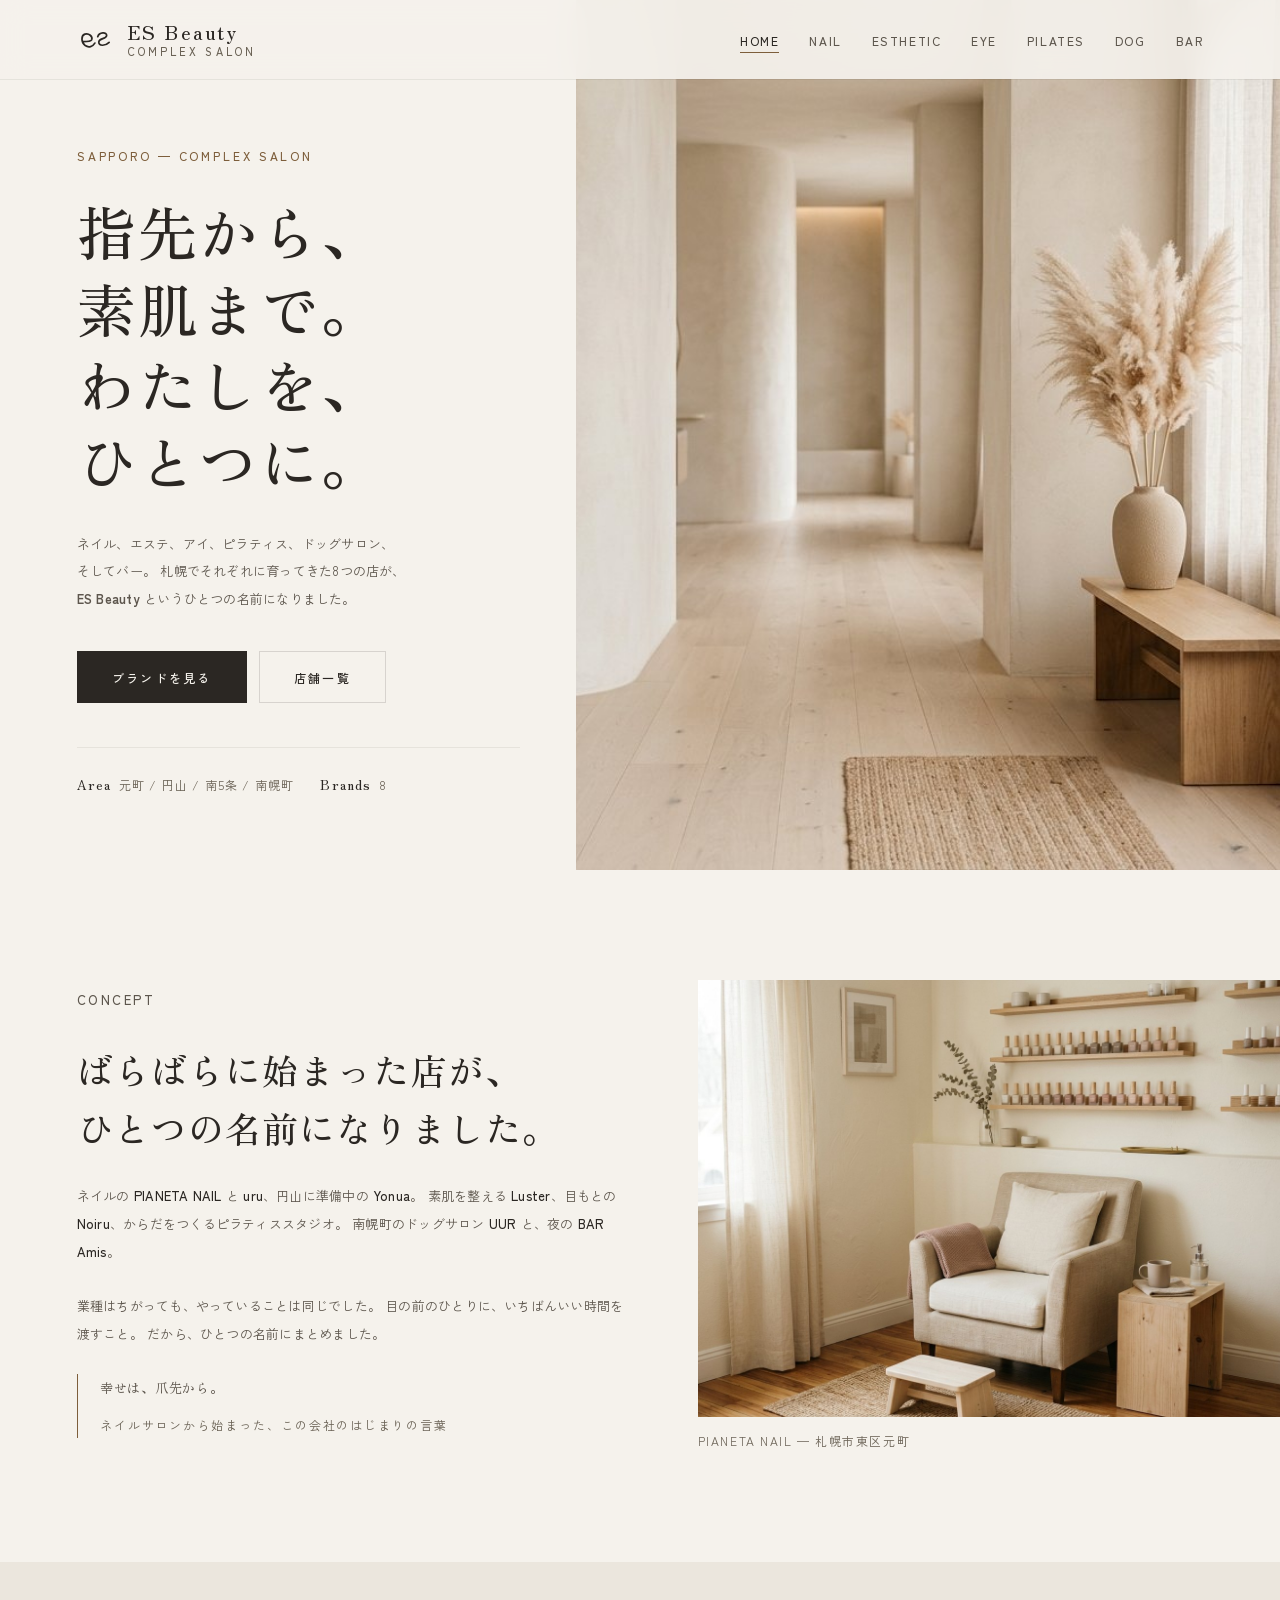
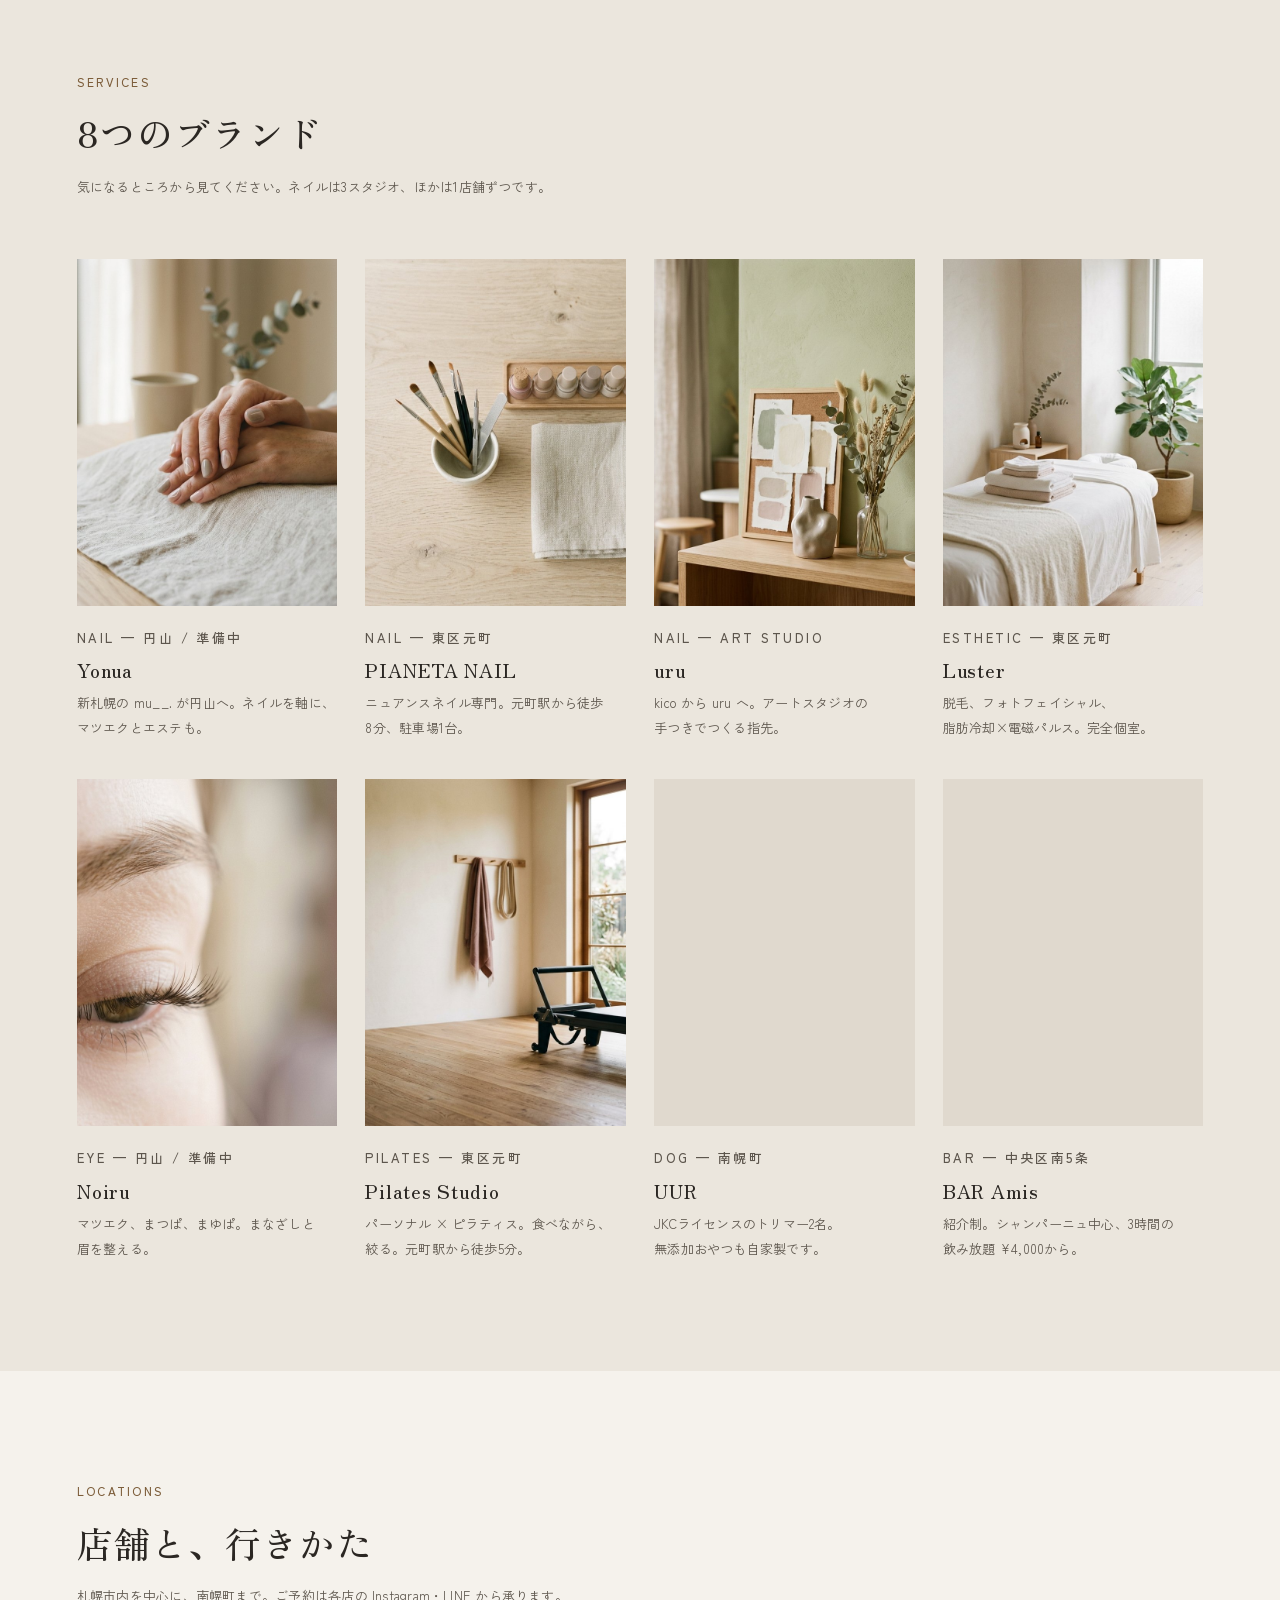
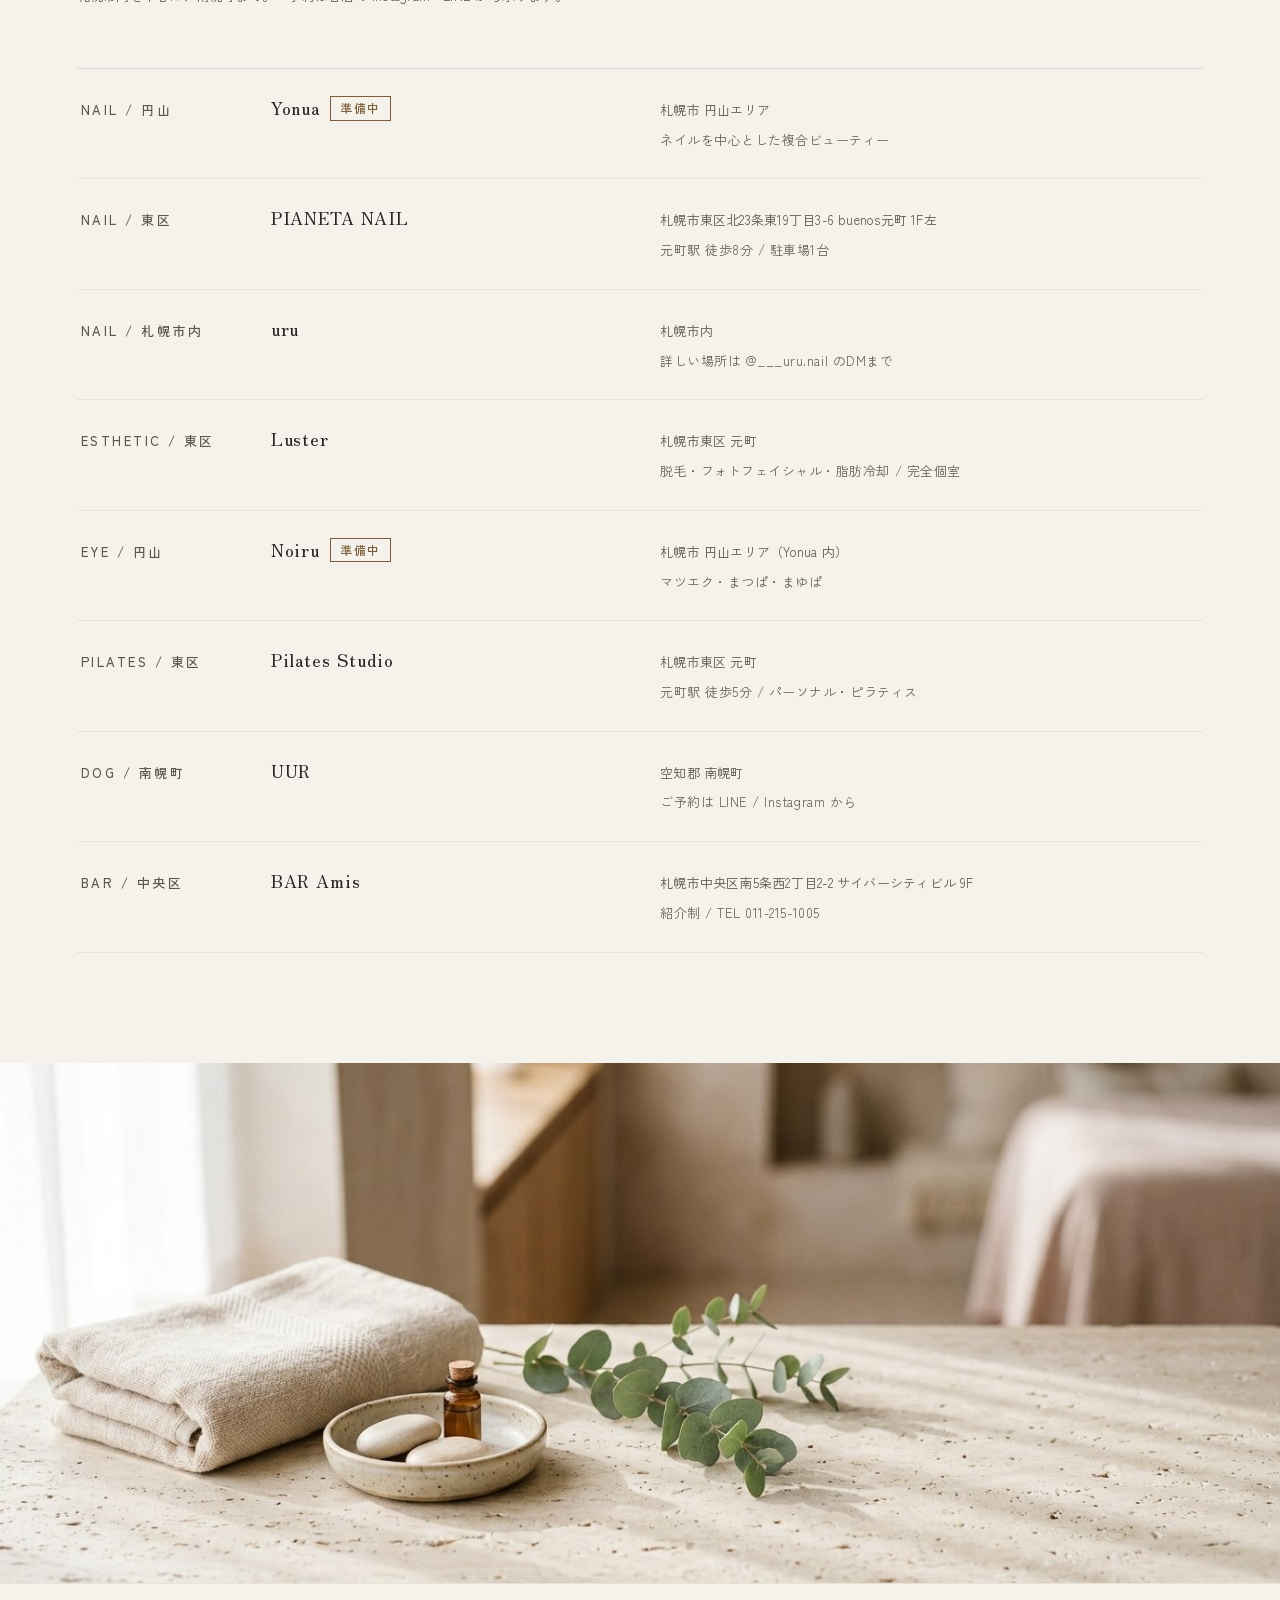
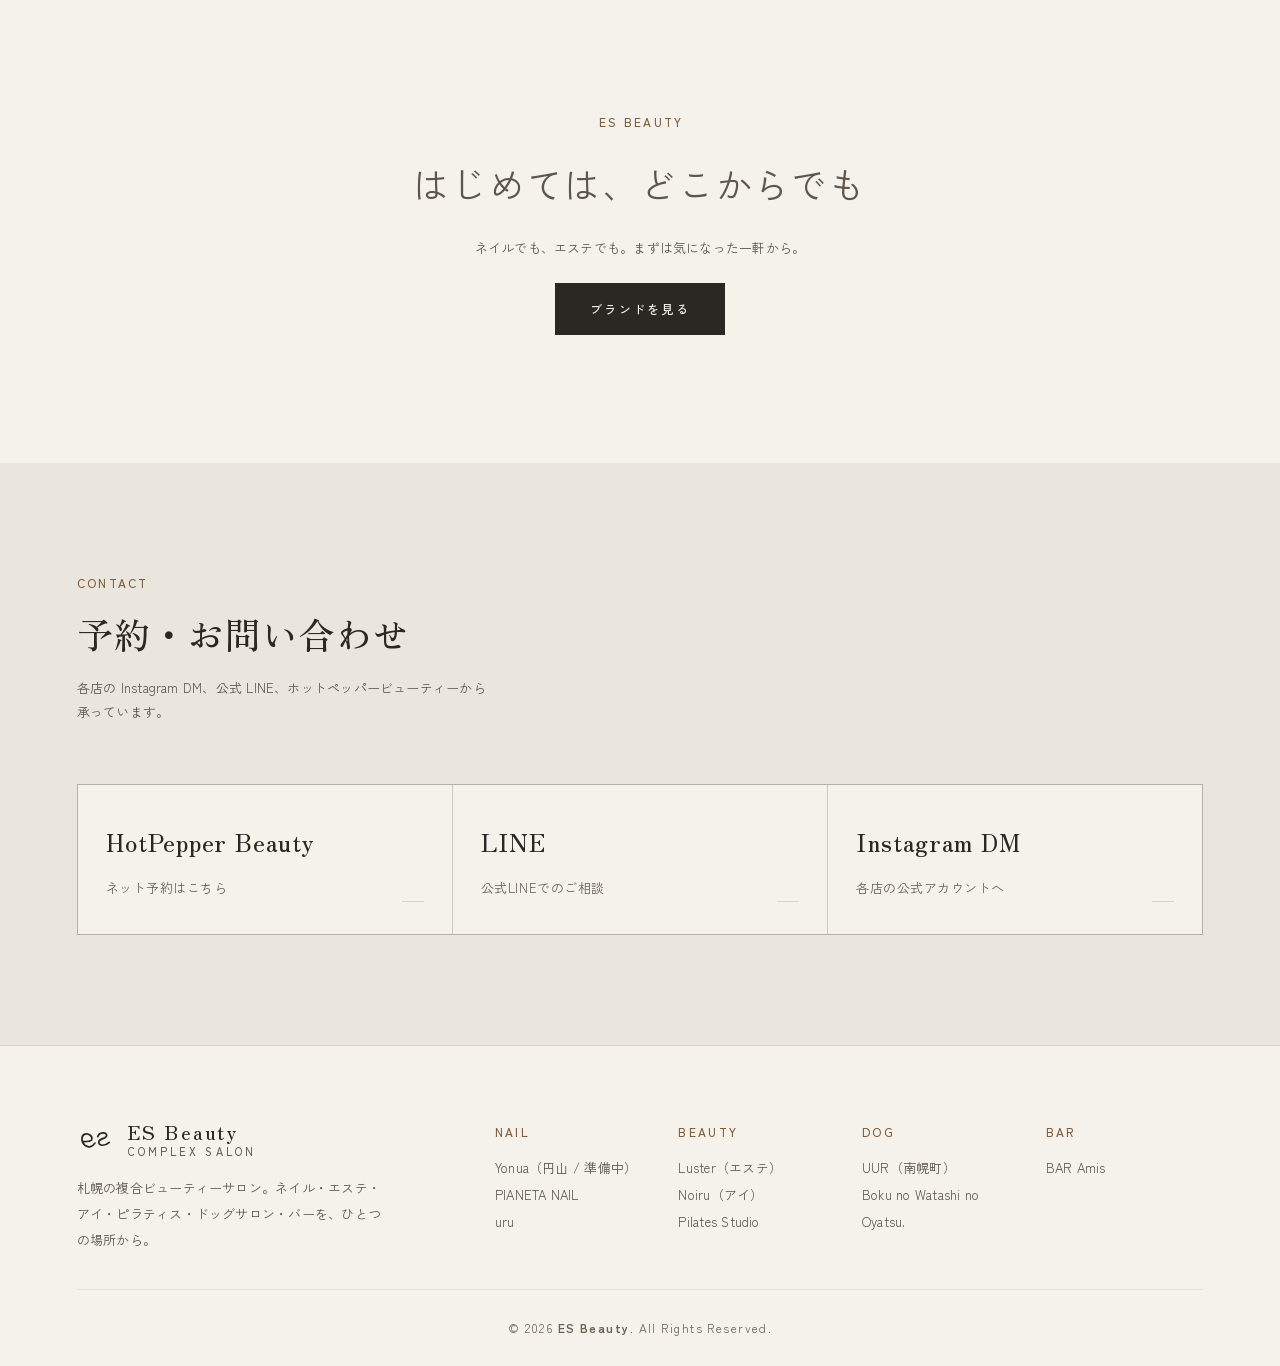
==== commit 99996d2b: "design: rebuild the site around the photographs instead of decoration The site read as machine-made," ====
--- a/index.html
+++ b/index.html
@@ -4,21 +4,21 @@
 <meta charset="UTF-8">
 <meta name="viewport" content="width=device-width, initial-scale=1.0">
 <meta name="color-scheme" content="light">
-<meta name="theme-color" content="#f7f4ef">
-<meta name="description" content="ES Beauty — 札幌の複合ビューティーサロン。ネイル(Yonua)・エステ(Luster)・アイ(Noiru)・ピラティス・ドッグサロン(UUR)・BAR Amis。">
+<meta name="theme-color" content="#f5f2ec">
+<meta name="description" content="ES Beauty — 札幌の複合ビューティーサロン。ネイル(Yonua / PIANETA NAIL / uru)、エステ(Luster)、アイ(Noiru)、ピラティス、ドッグサロン(UUR)、BAR Amis。">
 <title>ES Beauty — 札幌の複合ビューティーサロン</title>
 <link rel="canonical" href="https://playmark0227-svg.github.io/shogosan/">
 <link rel="icon" type="image/svg+xml" href="favicon.svg">
 <meta property="og:type" content="website">
 <meta property="og:site_name" content="ES Beauty">
 <meta property="og:title" content="ES Beauty — 札幌の複合ビューティーサロン">
-<meta property="og:description" content="ネイル・エステ・アイ・ピラティス・ドッグサロン・バー。札幌の複合ビューティーサロン ES Beauty。">
+<meta property="og:description" content="ネイル・エステ・アイ・ピラティス・ドッグサロン・バー。札幌と南幌町の8ブランド。">
 <meta property="og:url" content="https://playmark0227-svg.github.io/shogosan/">
 <meta property="og:locale" content="ja_JP">
 <meta name="twitter:card" content="summary">
 <link rel="preconnect" href="https://fonts.googleapis.com">
 <link rel="preconnect" href="https://fonts.gstatic.com" crossorigin>
-<link href="https://fonts.googleapis.com/css2?family=Zen+Old+Mincho:wght@400;500;600;700&family=Zen+Kaku+Gothic+New:wght@300;400;500&display=swap" rel="stylesheet">
+<link href="https://fonts.googleapis.com/css2?family=Zen+Old+Mincho:wght@400;500&family=Zen+Kaku+Gothic+New:wght@400;500&display=swap" rel="stylesheet">
 <link rel="stylesheet" href="css/style.css">
 </head>
 <body data-page="home">
@@ -27,7 +27,7 @@
   <div class="header__inner">
     <a href="index.html" class="header__logo" aria-label="ES Beauty">
       <span class="header__logo-mark" aria-hidden="true">
-        <svg viewBox="0 0 56 40" class="brandmark" fill="none" aria-hidden="true"><path class="brandmark__path" d="M9,23 C11,23 19,23 20.5,20.5 C22.5,16 16.5,10.5 11,12.5 C5.5,14.5 5.5,24 11.5,28.5 C16.5,32 22,30 25,25 M29,16 C31,9.5 42,9 41.5,14.5 C41,19.5 30.5,18 30.5,23.5 C30.5,29.5 39.5,29.5 45,24" stroke="currentColor" stroke-width="2.4" stroke-linecap="round" stroke-linejoin="round"/></svg>
+        <svg viewBox="0 0 56 40" class="brandmark" fill="none" aria-hidden="true"><path d="M9,23 C11,23 19,23 20.5,20.5 C22.5,16 16.5,10.5 11,12.5 C5.5,14.5 5.5,24 11.5,28.5 C16.5,32 22,30 25,25 M29,16 C31,9.5 42,9 41.5,14.5 C41,19.5 30.5,18 30.5,23.5 C30.5,29.5 39.5,29.5 45,24" stroke="currentColor" stroke-width="2.4" stroke-linecap="round" stroke-linejoin="round"/></svg>
       </span>
       <span class="header__logo-text"><b data-company>ES Beauty</b><small>complex salon</small></span>
     </a>
@@ -42,87 +42,59 @@
         <li><a href="bar.html" data-page="bar">Bar</a></li>
       </ul>
     </nav>
-    <button class="nav__toggle" id="navToggle" aria-label="menu"><span></span><span></span><span></span></button>
+    <button class="nav__toggle" id="navToggle" aria-label="メニューを開く" aria-expanded="false" aria-controls="nav"><span></span><span></span><span></span></button>
   </div>
 </header>
 
 <main>
 
 <section class="hero" id="top">
-  <div class="hero__bg" aria-hidden="true"><img src="images/hero-home.jpg" alt="" loading="lazy" decoding="async" onerror="this.remove()"></div>
-  <div class="hero__aurora" aria-hidden="true"></div>
-  <div class="hero__orbs" aria-hidden="true"><span></span><span></span><span></span></div>
-  <div class="hero__inner">
-    <div class="hero__lead-col">
-      <div class="hero__logo" aria-hidden="true">
-        <svg viewBox="0 0 56 40" class="brandmark" fill="none"><path class="brandmark__path" d="M9,23 C11,23 19,23 20.5,20.5 C22.5,16 16.5,10.5 11,12.5 C5.5,14.5 5.5,24 11.5,28.5 C16.5,32 22,30 25,25 M29,16 C31,9.5 42,9 41.5,14.5 C41,19.5 30.5,18 30.5,23.5 C30.5,29.5 39.5,29.5 45,24" stroke="currentColor" stroke-width="2.2" stroke-linecap="round" stroke-linejoin="round"/></svg>
-      </div>
-      <p class="hero__kicker">es beauty — sapporo</p>
-      <h1 class="hero__title"><span class="line"><span>指先から、素肌まで。</span></span><span class="line"><span>わたしを、ひとつに。</span></span></h1>
-      <p class="hero__lead">
-        ネイル・エステ・アイサロン・ピラティス。<br>
-        札幌の複合ビューティーサロン、<b data-company>ES Beauty</b>。
-      </p>
-      <div class="hero__cta">
-        <a href="#brands" class="btn btn--primary">Services</a>
-        <a href="#contact" class="btn btn--ghost">Contact</a>
-      </div>
-    </div>
-  </div>
-  <p class="hero__vertical" aria-hidden="true">幸せは、爪先から。</p>
-  <div class="hero__ring" aria-hidden="true">
-    <svg viewBox="0 0 112 112">
-      <defs><path id="ringPath" d="M56,56 m-44,0 a44,44 0 1,1 88,0 a44,44 0 1,1 -88,0"/></defs>
-      <text><textPath href="#ringPath">es beauty · sapporo · complex salon ·&#160;</textPath></text>
-    </svg>
-    <span class="hero__ring-mark">ES</span>
-  </div>
-  <div class="hero__scroll"><span>scroll</span></div>
-</section>
-
-<div class="marquee-strip" aria-hidden="true">
-  <div class="marquee__track">
-    <span class="marquee__item">yonua &nbsp;·&nbsp; luster &nbsp;·&nbsp; noiru &nbsp;·&nbsp; pilates &nbsp;·&nbsp; uur &nbsp;·&nbsp; bar amis &nbsp;·&nbsp; </span>
-    <span class="marquee__item">yonua &nbsp;·&nbsp; luster &nbsp;·&nbsp; noiru &nbsp;·&nbsp; pilates &nbsp;·&nbsp; uur &nbsp;·&nbsp; bar amis &nbsp;·&nbsp; </span>
-    <span class="marquee__item">yonua &nbsp;·&nbsp; luster &nbsp;·&nbsp; noiru &nbsp;·&nbsp; pilates &nbsp;·&nbsp; uur &nbsp;·&nbsp; bar amis &nbsp;·&nbsp; </span>
-    <span class="marquee__item">yonua &nbsp;·&nbsp; luster &nbsp;·&nbsp; noiru &nbsp;·&nbsp; pilates &nbsp;·&nbsp; uur &nbsp;·&nbsp; bar amis &nbsp;·&nbsp; </span>
-  </div>
-</div>
-
-<section class="concept" id="concept">
-  <div class="container">
-    <header class="section-head">
-      <p class="section-head__en">Concept</p>
-      <h2 class="section-head__ja">わたしを、もっと好きになる場所。</h2>
-    </header>
-    <div class="concept__grid">
-      <div class="concept__text">
+  <div class="hero__panel">
+    <p class="hero__kicker">sapporo — complex salon</p>
+    <h1 class="hero__title"><span class="line">指先から、</span><span class="line">素肌まで。</span><span class="line">わたしを、</span><span class="line">ひとつに。</span></h1>
+    <p class="hero__lead">
+      ネイル、エステ、アイ、ピラティス、ドッグサロン、そしてバー。
+      札幌でそれぞれに育ってきた8つの店が、<b data-company>ES Beauty</b> というひとつの名前になりました。
+    </p>
+    <div class="hero__cta">
+      <a href="#brands" class="btn btn--primary">ブランドを見る</a>
+      <a href="#locations" class="btn btn--ghost">店舗一覧</a>
+    </div>
+    <ul class="hero__meta">
+      <li><b>Area</b>元町 / 円山 / 南5条 / 南幌町</li>
+      <li><b>Brands</b>8</li>
+    </ul>
+  </div>
+  <figure class="hero__media">
+    <img src="images/hero-home.jpg" alt="ES Beauty のサロン空間" width="1365" height="768" fetchpriority="high" decoding="async">
+  </figure>
+</section>
+
+<section class="statement" id="concept">
+  <div class="container">
+    <div class="statement__grid">
+      <div class="statement__body">
+        <p class="eyebrow">Concept</p>
+        <h2 class="statement__title">ばらばらに始まった店が、<br>ひとつの名前になりました。</h2>
         <p>
-          <strong><b data-company>ES Beauty</b></strong> は、札幌を拠点にした
-          <strong>複合ビューティーサロン</strong>です。
-          ネイル・エステ・アイ・ピラティスを、ひとつの空間に。
+          ネイルの <strong>PIANETA NAIL</strong> と <strong>uru</strong>、円山に準備中の <strong>Yonua</strong>。
+          素肌を整える <strong>Luster</strong>、目もとの <strong>Noiru</strong>、からだをつくるピラティススタジオ。
+          南幌町のドッグサロン <strong>UUR</strong> と、夜の <strong>BAR Amis</strong>。
         </p>
         <p>
-          指先から、肌の透明感、目もとの印象、体のラインまで。
-          ジャンルを越えて「わたしらしさ」を編集し、
-          毎日を少しだけ特別なものに。
+          業種はちがっても、やっていることは同じでした。
+          目の前のひとりに、いちばんいい時間を渡すこと。
+          だから、ひとつの名前にまとめました。
         </p>
-        <p>
-          はじまりは、ネイルの想い ——
-          <em class="shimmer">「幸せは爪先から。」</em>
-          その気持ちを、美しさのすべてへ広げていきます。
+        <p class="statement__quote">
+          幸せは、爪先から。
+          <small>ネイルサロンから始まった、この会社のはじまりの言葉</small>
         </p>
       </div>
-      <ul class="concept__pillars">
-        <li><span>01</span><strong>Yonua</strong><small>ネイル / 円山（準備中）</small><em>Nail</em></li>
-        <li><span>02</span><strong>PIANETA NAIL</strong><small>ネイル / 東区元町</small><em>Nail</em></li>
-        <li><span>03</span><strong>uru</strong><small>ネイル / アートスタジオ</small><em>Nail</em></li>
-        <li><span>04</span><strong>Luster</strong><small>エステ / 素肌を整える</small><em>Esthetic</em></li>
-        <li><span>05</span><strong>Noiru</strong><small>アイ / 目もとの印象</small><em>Eye</em></li>
-        <li><span>06</span><strong>Pilates</strong><small>ピラティス / 名称検討中</small><em>Body</em></li>
-        <li><span>07</span><strong>UUR</strong><small>ドッグサロン / 愛犬のケア</small><em>Dog</em></li>
-        <li><span>08</span><strong>Amis</strong><small>紹介制バー / 夜のひととき</small><em>Bar</em></li>
-      </ul>
+      <figure class="statement__figure">
+        <img src="images/salon-pianeta.jpg" alt="PIANETA NAIL の店内" loading="lazy" decoding="async">
+        <figcaption>PIANETA NAIL — 札幌市東区元町</figcaption>
+      </figure>
     </div>
   </div>
 </section>
@@ -131,100 +103,76 @@
   <div class="container">
     <header class="section-head">
       <p class="section-head__en">Services</p>
-      <h2 class="section-head__ja">それぞれのサービスへ。</h2>
+      <h2 class="section-head__ja">8つのブランド</h2>
+      <p class="section-head__desc">気になるところから見てください。ネイルは3スタジオ、ほかは1店舗ずつです。</p>
     </header>
 
     <div class="brands-grid">
-      <a href="nail.html" class="brand-tile" data-brand="nail">
-        <span class="brand-tile__photo" aria-hidden="true"><img src="images/tile-yonua.jpg" alt="" loading="lazy" decoding="async" onerror="this.remove()"></span>
-        <span class="brand-tile__num" aria-hidden="true">01</span>
-        <div class="brand-tile__body">
-          <p class="brand-tile__kicker">Nail / 円山 — New</p>
+      <a href="nail.html" class="brand-tile">
+        <span class="brand-tile__photo"><img src="images/tile-yonua.jpg" alt="" loading="lazy" decoding="async"></span>
+        <div class="brand-tile__body">
+          <p class="brand-tile__kicker">Nail — 円山 / 準備中</p>
           <h3>Yonua</h3>
-          <p>幸せは爪先から。円山に準備中の複合ビューティー。</p>
-        </div>
-      </a>
-      <a href="nail.html" class="brand-tile" data-brand="pianeta">
-        <span class="brand-tile__photo" aria-hidden="true"><img src="images/tile-pianeta.jpg" alt="" loading="lazy" decoding="async" onerror="this.remove()"></span>
-        <span class="brand-tile__num" aria-hidden="true">02</span>
-        <div class="brand-tile__body">
-          <p class="brand-tile__kicker">Nail / 東区元町</p>
+          <p>新札幌の mu__. が円山へ。ネイルを軸に、マツエクとエステも。</p>
+        </div>
+      </a>
+      <a href="nail.html" class="brand-tile">
+        <span class="brand-tile__photo"><img src="images/tile-pianeta.jpg" alt="" loading="lazy" decoding="async"></span>
+        <div class="brand-tile__body">
+          <p class="brand-tile__kicker">Nail — 東区元町</p>
           <h3>PIANETA NAIL</h3>
-          <p>個性派ニュアンスネイル専門。元町駅徒歩8分、駐車場完備。</p>
-        </div>
-      </a>
-      <a href="nail.html" class="brand-tile" data-brand="uru">
-        <span class="brand-tile__photo" aria-hidden="true"><img src="images/tile-uru.jpg" alt="" loading="lazy" decoding="async" onerror="this.remove()"></span>
-        <span class="brand-tile__num" aria-hidden="true">03</span>
-        <div class="brand-tile__body">
-          <p class="brand-tile__kicker">Nail / art studio</p>
+          <p>ニュアンスネイル専門。元町駅から徒歩8分、駐車場1台。</p>
+        </div>
+      </a>
+      <a href="nail.html" class="brand-tile">
+        <span class="brand-tile__photo"><img src="images/tile-uru.jpg" alt="" loading="lazy" decoding="async"></span>
+        <div class="brand-tile__body">
+          <p class="brand-tile__kicker">Nail — art studio</p>
           <h3>uru</h3>
-          <p>アートスタジオの世界観で、わたしらしさを引き出す指先へ。</p>
-        </div>
-      </a>
-      <a href="esthetic.html" class="brand-tile" data-brand="esthetic">
-        <span class="brand-tile__photo" aria-hidden="true"><img src="images/tile-luster.jpg" alt="" loading="lazy" decoding="async" onerror="this.remove()"></span>
-        <span class="brand-tile__num" aria-hidden="true">04</span>
-        <div class="brand-tile__body">
-          <p class="brand-tile__kicker">Esthetic</p>
+          <p>kico から uru へ。アートスタジオの手つきでつくる指先。</p>
+        </div>
+      </a>
+      <a href="esthetic.html" class="brand-tile">
+        <span class="brand-tile__photo"><img src="images/tile-luster.jpg" alt="" loading="lazy" decoding="async"></span>
+        <div class="brand-tile__body">
+          <p class="brand-tile__kicker">Esthetic — 東区元町</p>
           <h3>Luster</h3>
-          <p>脱毛・フォトフェイシャル・脂肪冷却×電磁パルス。</p>
-        </div>
-      </a>
-      <a href="eye.html" class="brand-tile" data-brand="eye">
-        <span class="brand-tile__photo" aria-hidden="true"><img src="images/tile-noiru.jpg" alt="" loading="lazy" decoding="async" onerror="this.remove()"></span>
-        <span class="brand-tile__num" aria-hidden="true">05</span>
-        <div class="brand-tile__body">
-          <p class="brand-tile__kicker">Eye Salon</p>
+          <p>脱毛、フォトフェイシャル、脂肪冷却×電磁パルス。完全個室。</p>
+        </div>
+      </a>
+      <a href="eye.html" class="brand-tile">
+        <span class="brand-tile__photo"><img src="images/tile-noiru.jpg" alt="" loading="lazy" decoding="async"></span>
+        <div class="brand-tile__body">
+          <p class="brand-tile__kicker">Eye — 円山 / 準備中</p>
           <h3>Noiru</h3>
-          <p>マツエク・まつぱ・まゆぱ。目もとと眉を格上げ。</p>
-        </div>
-      </a>
-      <a href="pilates.html" class="brand-tile" data-brand="pilates">
-        <span class="brand-tile__photo" aria-hidden="true"><img src="images/tile-pilates.jpg" alt="" loading="lazy" decoding="async" onerror="this.remove()"></span>
-        <span class="brand-tile__num" aria-hidden="true">06</span>
-        <div class="brand-tile__body">
-          <p class="brand-tile__kicker">Pilates / 名称検討中</p>
-          <h3>Pilates</h3>
-          <p>パーソナル × ピラティス。食べながら痩せる身体づくり。</p>
-        </div>
-      </a>
-      <a href="dog.html" class="brand-tile" data-brand="dog">
-        <span class="brand-tile__photo" aria-hidden="true"><img src="images/tile-uur.jpg" alt="" loading="lazy" decoding="async" onerror="this.remove()"></span>
-        <span class="brand-tile__num" aria-hidden="true">07</span>
-        <div class="brand-tile__body">
-          <p class="brand-tile__kicker">Dog Salon</p>
+          <p>マツエク、まつぱ、まゆぱ。まなざしと眉を整える。</p>
+        </div>
+      </a>
+      <a href="pilates.html" class="brand-tile">
+        <span class="brand-tile__photo"><img src="images/tile-pilates.jpg" alt="" loading="lazy" decoding="async"></span>
+        <div class="brand-tile__body">
+          <p class="brand-tile__kicker">Pilates — 東区元町</p>
+          <h3>Pilates Studio</h3>
+          <p>パーソナル × ピラティス。食べながら、絞る。元町駅から徒歩5分。</p>
+        </div>
+      </a>
+      <a href="dog.html" class="brand-tile">
+        <span class="brand-tile__photo"><img src="images/tile-uur.jpg" alt="" loading="lazy" decoding="async"></span>
+        <div class="brand-tile__body">
+          <p class="brand-tile__kicker">Dog — 南幌町</p>
           <h3>UUR</h3>
-          <p>南幌町のドッグサロン。こだわりの無添加おやつも。</p>
-        </div>
-      </a>
-      <a href="bar.html" class="brand-tile" data-brand="bar">
-        <span class="brand-tile__photo" aria-hidden="true"><img src="images/tile-bar.jpg" alt="" loading="lazy" decoding="async" onerror="this.remove()"></span>
-        <span class="brand-tile__num" aria-hidden="true">08</span>
-        <div class="brand-tile__body">
-          <p class="brand-tile__kicker">Members Bar</p>
+          <p>JKCライセンスのトリマー2名。無添加おやつも自家製です。</p>
+        </div>
+      </a>
+      <a href="bar.html" class="brand-tile">
+        <span class="brand-tile__photo"><img src="images/tile-bar.jpg" alt="" loading="lazy" decoding="async"></span>
+        <div class="brand-tile__body">
+          <p class="brand-tile__kicker">Bar — 中央区南5条</p>
           <h3>BAR Amis</h3>
-          <p>札幌・南5条の紹介制バー。シャンパーニュと夜の時間。</p>
-        </div>
-      </a>
-    </div>
-  </div>
-</section>
-
-<section class="brand-section movie" id="movie">
-  <div class="container">
-    <header class="section-head section-head--center">
-      <p class="section-head__en">Movie</p>
-      <h2 class="section-head__ja">動きで魅せる、これからの表現。</h2>
-      <p class="section-head__desc">ブランドムービーを掲載予定です。動画が用意でき次第、ここに反映されます。</p>
-    </header>
-    <figure class="video-embed">
-      <!-- 動画は下の frame 内に <iframe> または <video> を差し込むだけで有効化されます -->
-      <div class="video-embed__frame">
-        <div class="video-embed__play" aria-hidden="true"></div>
-      </div>
-      <figcaption class="video-embed__label">動画スペース（準備中）</figcaption>
-    </figure>
+          <p>紹介制。シャンパーニュ中心、3時間の飲み放題 ¥4,000から。</p>
+        </div>
+      </a>
+    </div>
   </div>
 </section>
 
@@ -232,47 +180,47 @@
   <div class="container">
     <header class="section-head">
       <p class="section-head__en">Locations</p>
-      <h2 class="section-head__ja">店舗一覧</h2>
-      <p class="section-head__desc">札幌市内を中心に、各サービスの拠点で皆さまをお迎えします。</p>
+      <h2 class="section-head__ja">店舗と、行きかた</h2>
+      <p class="section-head__desc">札幌市内を中心に、南幌町まで。ご予約は各店の Instagram・LINE から承ります。</p>
     </header>
     <div class="access-list">
-      <a href="nail.html" class="access-item access-item--new">
+      <a href="nail.html" class="access-item">
         <p class="access-item__cat">Nail / 円山</p>
-        <h3>YONUA<small>PREPARING</small></h3>
-        <p>札幌市 円山エリア（準備中）<small>ネイルを中心とした複合ビューティー</small></p>
+        <h3>Yonua<small>準備中</small></h3>
+        <p>札幌市 円山エリア<small>ネイルを中心とした複合ビューティー</small></p>
       </a>
       <a href="nail.html" class="access-item">
-        <p class="access-item__cat">Nail</p>
+        <p class="access-item__cat">Nail / 東区</p>
         <h3>PIANETA NAIL</h3>
         <p>札幌市東区北23条東19丁目3-6 buenos元町 1F左<small>元町駅 徒歩8分 / 駐車場1台</small></p>
       </a>
       <a href="nail.html" class="access-item">
-        <p class="access-item__cat">Nail</p>
+        <p class="access-item__cat">Nail / 札幌市内</p>
         <h3>uru</h3>
-        <p>札幌市内<small>詳細は @___uru.nail まで</small></p>
+        <p>札幌市内<small>詳しい場所は @___uru.nail のDMまで</small></p>
       </a>
       <a href="esthetic.html" class="access-item">
-        <p class="access-item__cat">Esthetic</p>
+        <p class="access-item__cat">Esthetic / 東区</p>
         <h3>Luster</h3>
-        <p>札幌市東区 元町<small>脱毛・フォトフェイシャル・脂肪冷却</small></p>
+        <p>札幌市東区 元町<small>脱毛・フォトフェイシャル・脂肪冷却 / 完全個室</small></p>
       </a>
       <a href="eye.html" class="access-item">
-        <p class="access-item__cat">Eye</p>
-        <h3>Noiru</h3>
-        <p>札幌市 円山エリア（準備中）<small>マツエク・まつぱ・まゆぱ</small></p>
+        <p class="access-item__cat">Eye / 円山</p>
+        <h3>Noiru<small>準備中</small></h3>
+        <p>札幌市 円山エリア（Yonua 内）<small>マツエク・まつぱ・まゆぱ</small></p>
       </a>
       <a href="pilates.html" class="access-item">
-        <p class="access-item__cat">Pilates</p>
-        <h3>Pilates<small>名称検討中</small></h3>
+        <p class="access-item__cat">Pilates / 東区</p>
+        <h3>Pilates Studio</h3>
         <p>札幌市東区 元町<small>元町駅 徒歩5分 / パーソナル・ピラティス</small></p>
       </a>
       <a href="dog.html" class="access-item">
-        <p class="access-item__cat">Dog</p>
+        <p class="access-item__cat">Dog / 南幌町</p>
         <h3>UUR</h3>
-        <p>空知郡 南幌町<small>ご予約はLINE / Instagramから</small></p>
+        <p>空知郡 南幌町<small>ご予約は LINE / Instagram から</small></p>
       </a>
       <a href="bar.html" class="access-item">
-        <p class="access-item__cat">Bar</p>
+        <p class="access-item__cat">Bar / 中央区</p>
         <h3>BAR Amis</h3>
         <p>札幌市中央区南5条西2丁目2-2 サイバーシティビル 9F<small>紹介制 / TEL 011-215-1005</small></p>
       </a>
@@ -280,22 +228,17 @@
   </div>
 </section>
 
-<section class="brand-section" style="padding-top:0">
-  <div class="container">
-    <figure class="media-slot" style="aspect-ratio:21/9">
-      <img src="images/concept.jpg" alt="ES Beauty" loading="lazy" decoding="async" onerror="this.remove()">
-      <figcaption class="media-slot__label">イメージ写真（準備中）</figcaption>
-    </figure>
-  </div>
-</section>
+<figure class="band">
+  <img src="images/concept.jpg" alt="" loading="lazy" decoding="async">
+</figure>
 
 <section class="cta-band">
   <div class="container">
     <div class="cta-band__inner">
-      <p class="cta-band__kicker">es beauty — complex salon</p>
-      <p class="cta-band__title">わたしを、もっと<em class="shimmer">好きになる</em>場所へ。</p>
-      <p class="cta-band__note">ネイルも、素肌も、目もとも、からだも。ぜんぶ、ここで。</p>
-      <a href="#brands" class="btn btn--primary">Services を見る</a>
+      <p class="cta-band__kicker" data-company>ES Beauty</p>
+      <p class="cta-band__title">はじめては、どこからでも</p>
+      <p class="cta-band__note">ネイルでも、エステでも。まずは気になった一軒から。</p>
+      <a href="#brands" class="btn btn--primary">ブランドを見る</a>
     </div>
   </div>
 </section>
@@ -304,15 +247,13 @@
   <div class="container">
     <header class="section-head">
       <p class="section-head__en">Contact</p>
-      <h2 class="section-head__ja">お気軽にご相談ください。</h2>
-      <p class="section-head__desc">
-        各サービスのInstagram DM、LINE、HotPepper Beautyからご予約・お問い合わせいただけます。
-      </p>
+      <h2 class="section-head__ja">予約・お問い合わせ</h2>
+      <p class="section-head__desc">各店の Instagram DM、公式 LINE、ホットペッパービューティーから承っています。</p>
     </header>
     <div class="contact-grid">
       <a href="https://beauty.hotpepper.jp/" class="contact-card" target="_blank" rel="noopener">
         <strong>HotPepper Beauty</strong>
-        <small>各サロンのご予約はこちら</small>
+        <small>ネット予約はこちら</small>
       </a>
       <a href="https://lin.ee/GeuPyLI" class="contact-card" target="_blank" rel="noopener">
         <strong>LINE</strong>
@@ -320,20 +261,11 @@
       </a>
       <a href="https://www.instagram.com/" class="contact-card" target="_blank" rel="noopener">
         <strong>Instagram DM</strong>
-        <small>各店舗の公式アカウントから</small>
-      </a>
-    </div>
-  </div>
-</section>
-
-<div class="marquee-strip" aria-hidden="true">
-  <div class="marquee__track marquee__track--rev">
-    <span class="marquee__item">幸せは、爪先から。 &nbsp;—&nbsp; es beauty &nbsp;—&nbsp; </span>
-    <span class="marquee__item">幸せは、爪先から。 &nbsp;—&nbsp; es beauty &nbsp;—&nbsp; </span>
-    <span class="marquee__item">幸せは、爪先から。 &nbsp;—&nbsp; es beauty &nbsp;—&nbsp; </span>
-    <span class="marquee__item">幸せは、爪先から。 &nbsp;—&nbsp; es beauty &nbsp;—&nbsp; </span>
-  </div>
-</div>
+        <small>各店の公式アカウントへ</small>
+      </a>
+    </div>
+  </div>
+</section>
 
 </main>
 
@@ -343,16 +275,16 @@
       <div class="footer__brand">
         <a href="index.html" class="header__logo">
           <span class="header__logo-mark" aria-hidden="true">
-            <svg viewBox="0 0 56 40" class="brandmark" fill="none" aria-hidden="true"><path class="brandmark__path" d="M9,23 C11,23 19,23 20.5,20.5 C22.5,16 16.5,10.5 11,12.5 C5.5,14.5 5.5,24 11.5,28.5 C16.5,32 22,30 25,25 M29,16 C31,9.5 42,9 41.5,14.5 C41,19.5 30.5,18 30.5,23.5 C30.5,29.5 39.5,29.5 45,24" stroke="currentColor" stroke-width="2.4" stroke-linecap="round" stroke-linejoin="round"/></svg>
+            <svg viewBox="0 0 56 40" class="brandmark" fill="none" aria-hidden="true"><path d="M9,23 C11,23 19,23 20.5,20.5 C22.5,16 16.5,10.5 11,12.5 C5.5,14.5 5.5,24 11.5,28.5 C16.5,32 22,30 25,25 M29,16 C31,9.5 42,9 41.5,14.5 C41,19.5 30.5,18 30.5,23.5 C30.5,29.5 39.5,29.5 45,24" stroke="currentColor" stroke-width="2.4" stroke-linecap="round" stroke-linejoin="round"/></svg>
           </span>
           <span class="header__logo-text"><b data-company>ES Beauty</b><small>complex salon</small></span>
         </a>
-        <p>札幌の複合ビューティーサロン。ネイル・エステ・アイ・ピラティスを、ひとつの場所で。</p>
+        <p>札幌の複合ビューティーサロン。ネイル・エステ・アイ・ピラティス・ドッグサロン・バーを、ひとつの場所から。</p>
       </div>
       <div class="footer__cols">
         <div><h4>Nail</h4><ul><li><a href="nail.html">Yonua（円山 / 準備中）</a></li><li><a href="nail.html">PIANETA NAIL</a></li><li><a href="nail.html">uru</a></li></ul></div>
-        <div><h4>Beauty</h4><ul><li><a href="esthetic.html">Luster（エステ）</a></li><li><a href="eye.html">Noiru（アイ）</a></li><li><a href="pilates.html">Pilates</a></li></ul></div>
-        <div><h4>Dog</h4><ul><li><a href="dog.html">UUR（南幌町）</a></li></ul></div>
+        <div><h4>Beauty</h4><ul><li><a href="esthetic.html">Luster（エステ）</a></li><li><a href="eye.html">Noiru（アイ）</a></li><li><a href="pilates.html">Pilates Studio</a></li></ul></div>
+        <div><h4>Dog</h4><ul><li><a href="dog.html">UUR（南幌町）</a></li><li><a href="dog.html">Boku no Watashi no Oyatsu.</a></li></ul></div>
         <div><h4>Bar</h4><ul><li><a href="bar.html">BAR Amis</a></li></ul></div>
       </div>
     </div>
--- a/css/style.css
+++ b/css/style.css
@@ -1,914 +1,671 @@
 /* ============================================================
-   ES Beauty — light, soft, salon-led (reference: iloli-hair.com)
-   Warm white × beige × gray. Quiet multicolour gradient accents.
-   Display: Zen Old Mincho. Body: Zen Kaku Gothic New.
-   BAR Amis page keeps a warm-dark scheme via body[data-page=bar].
+   ES Beauty — Sapporo
+   Art direction: paper and photography.
+
+   One palette, taken from the photographs themselves (they all
+   sit at hue 24–45°, 60–72% luminance). The design is the paper
+   the pictures are printed on: warm white, one ink, one bronze.
+   Mincho carries the voice, gothic carries the information,
+   and nothing moves that does not need to.
+   BAR Amis inverts to night via body[data-page="bar"].
    ============================================================ */
+
+/* ---------------------------------------------------------- 1. Tokens */
 :root{
-  --bg:#f7f4ef;
-  --bg-2:#efeae2;
-  --surface:#fdfcfa;
-  --surface-2:#f2ede5;
-  --ink:#4c463e;
-  --ink-strong:#332f29;
-  --ink-soft:#7d766b;
-  --muted:#a59d90;
-  --line:rgba(76,70,62,.16);
-  --line-soft:rgba(76,70,62,.08);
-  --accent:#a98e5f;
-  --grad:linear-gradient(90deg,#d9c3a3,#e0b9b2,#b9c6cf,#cfc3df,#d9c3a3);
-
-  --btn-bg:#4c463e;
-  --btn-fg:#f7f4ef;
-
-  /* Japanese typefaces are loaded explicitly. Previously the display stack
-     held only Latin faces, so every Japanese heading fell through to the
-     generic `serif` — a different mincho on every device (Hiragino on iOS,
-     Yu/MS Mincho on Windows, Noto Serif CJK on Android). Now the heading
-     face is fixed, and body type moves off Noto Sans JP, the default that
-     reads as "free template" to a Japanese eye. */
+  --paper:#f5f2ec;
+  --paper-2:#ebe6dd;
+  --paper-3:#e0d9ce;
+  --card:#fbf9f5;
+
+  --ink:#2b2723;
+  --ink-2:#5d564d;
+  --ink-3:#6a6255;   /* 5.4:1 on paper, 4.8:1 on the deeper band */
+
+  --rule:rgba(43,39,35,.15);
+  --rule-soft:rgba(43,39,35,.075);
+
+  --accent:#7d5e3b;   /* 5.3:1 on paper, 4.8:1 on the deeper band */
+  --accent-tint:rgba(125,94,59,.08);
+
+  --btn-bg:#2b2723;
+  --btn-fg:#f5f2ec;
+
   --f-display:"Zen Old Mincho","Hiragino Mincho ProN","Yu Mincho",serif;
   --f-sans:"Zen Kaku Gothic New","Hiragino Sans","Yu Gothic",sans-serif;
-  --f-script:"Italianno",cursive;  /* BAR Amis mark only */
-
-  --shadow:0 26px 60px -30px rgba(76,70,62,.28);
+  --f-script:"Italianno",cursive;          /* BAR Amis mark only */
+
+  /* type scale — eight steps, nothing between them */
+  --t-1:clamp(2.1rem,4.6vw,4.2rem);        /* home h1            */
+  --t-2:clamp(1.9rem,4vw,3.05rem);         /* page h1            */
+  --t-3:clamp(1.55rem,2.9vw,2.25rem);      /* section h2         */
+  --t-4:clamp(1.2rem,1.9vw,1.5rem);        /* block h3           */
+  --t-5:1.19rem;                           /* card name          */
+  --t-body:0.938rem;                       /* 15px               */
+  --t-small:0.813rem;                      /* 13px               */
+  --t-micro:0.75rem;                       /* 12px — latin labels */
+
+  --lh-tight:1.34;
+  --lh-head:1.55;
+  --lh-body:1.95;
+
+  --gap:clamp(16px,2.2vw,30px);
+  --section:clamp(78px,8.6vw,128px);
+  --edge:max(6vw,calc((100vw - 1200px) / 2));
 }
 
 /* night scheme — BAR Amis page only */
 body[data-page="bar"]{
-  --bg:#121110;
-  --bg-2:#181614;
-  --surface:#1f1c19;
-  --surface-2:#262220;
-  --ink:#e9e4db;
-  --ink-strong:#f6f2ea;
-  --ink-soft:#b0a89b;
-  --muted:#7e7669;
-  --line:rgba(233,228,219,.16);
-  --line-soft:rgba(233,228,219,.08);
-  --accent:#c8a86a;
-  --grad:linear-gradient(90deg,#c8a86a,#8d744a,#c8a86a);
-  --btn-bg:#c8a86a;
-  --btn-fg:#16140f;
-  --shadow:0 30px 70px -34px rgba(0,0,0,.8);
-}
-
+  --paper:#141210;
+  --paper-2:#1c1917;
+  --paper-3:#262220;
+  --card:#1c1917;
+  --ink:#efeae1;
+  --ink-2:#b3aa9c;
+  --ink-3:#948b7c;
+  --rule:rgba(239,234,225,.17);
+  --rule-soft:rgba(239,234,225,.08);
+  --accent:#c0a069;
+  --accent-tint:rgba(192,160,105,.12);
+  --btn-bg:#c0a069;
+  --btn-fg:#171310;
+}
+
+/* ---------------------------------------------------------- 2. Base */
 *{margin:0;padding:0;box-sizing:border-box}
-html{scroll-behavior:smooth;-webkit-text-size-adjust:100%}
+html{-webkit-text-size-adjust:100%}
 body{
   font-family:var(--f-sans);
-  background:var(--bg);
-  color:var(--ink);
-  line-height:2.0;
-  font-weight:300;
-  letter-spacing:.02em;
+  font-size:var(--t-body);
+  font-weight:400;
+  line-height:var(--lh-body);
+  letter-spacing:.015em;
+  background:var(--paper);
+  color:var(--ink-2);
+  line-break:strict;        /* 禁則処理 site-wide, not just on headings */
+  overflow-x:hidden;
 }
 img{max-width:100%;display:block}
-a{color:inherit;text-decoration:none;transition:color .3s ease,opacity .3s ease}
-a:hover{opacity:.65}
+a{color:inherit;text-decoration:none}
 button{font-family:inherit;cursor:pointer;border:none;background:none;color:inherit}
 ul{list-style:none}
-::selection{background:#e0d6c4;color:#332f29}
-/* mincho has no true italic; let nothing synthesise an oblique */
 em,i,address{font-style:normal}
-
-.container{width:min(90%,1180px);margin-inline:auto}
-
-/* slow-flowing gradient hairline (signature accent) */
-@keyframes gradFlow{0%{background-position:0% 50%}100%{background-position:200% 50%}}
-.gline,.section-head::after{
-  background:var(--grad);
-  background-size:200% 100%;
-  animation:gradFlow 9s linear infinite;
-}
-@media (prefers-reduced-motion:reduce){
-  *,*::before,*::after{animation:none!important;transition:none!important}
-  html{scroll-behavior:auto}
-  html.js .rv{opacity:1!important;transform:none!important;filter:none!important}
-  .cursor-dot,.cursor-ring,.hero__orbs,.hero__aurora,.scroll-progress{display:none!important}
-}
-
-/* photo treatment, ready for real images:
-   <figure class="photo"><img …></figure>
-   grayscale at rest → colour on hover/focus, gentle zoom */
-.photo{overflow:hidden}
-.photo img{
-  width:100%;height:100%;object-fit:cover;
-  filter:grayscale(.9);
-  transform:scale(1.02);
-  transition:filter 1.1s ease,transform 1.4s cubic-bezier(.2,.7,.2,1);
-}
-.photo:hover img,.photo:focus-within img{filter:none;transform:scale(1)}
-
-/* ============================================================ Header
-   NOTE: .header must never carry transform / filter / backdrop-filter —
-   they'd become the containing block for the position:fixed mobile nav
-   inside it. The blur lives on ::before (a child, not an ancestor). */
-.header{position:fixed;inset:0 0 auto;z-index:100;padding:24px 0;transition:padding .35s ease,opacity .35s ease,border-color .35s ease;animation:headerIn .9s ease .1s backwards}
-.header::before{content:"";position:absolute;inset:0;z-index:-1;background:color-mix(in srgb,var(--bg) 88%,transparent);backdrop-filter:blur(14px);-webkit-backdrop-filter:blur(14px);opacity:0;transition:opacity .35s ease;pointer-events:none}
-.header.is-scrolled{padding:14px 0;border-bottom:1px solid var(--line-soft)}
-.header.is-scrolled::before{opacity:1}
-.header.is-hidden{opacity:0;visibility:hidden;pointer-events:none;transition:padding .35s ease,opacity .35s ease,border-color .35s ease,visibility 0s linear .35s}
-@keyframes headerIn{from{opacity:0}to{opacity:1}}
-.header__inner{width:min(92%,1320px);margin-inline:auto;display:flex;align-items:center;justify-content:space-between;gap:24px}
-.header__logo{display:flex;align-items:center;gap:12px;color:var(--ink-strong)}
-.header__logo-mark{display:grid;place-items:center;width:46px;height:34px;color:var(--accent)}
-.brandmark{width:46px;height:34px;display:block;overflow:visible}
-.brandmark__path{stroke-dasharray:200;stroke-dashoffset:200;animation:drawMark 2.1s cubic-bezier(.6,0,.2,1) .25s forwards}
-@keyframes drawMark{to{stroke-dashoffset:0}}
-.header__logo:hover .brandmark__path{animation:drawMark 1.1s cubic-bezier(.6,0,.2,1)}
-.header__logo-text{font-family:var(--f-display);font-weight:500;font-size:20px;letter-spacing:.14em;line-height:1;display:flex;flex-direction:column;gap:3px}
-.header__logo-text b{font-weight:inherit;font-family:inherit}
-.header__logo-text small{font-size:8px;letter-spacing:.3em;color:var(--muted);text-transform:lowercase}
-.nav__list{display:flex;gap:26px;align-items:center}
-.nav__list a{font-family:var(--f-display);font-size:14px;letter-spacing:.06em;position:relative;color:var(--ink);white-space:nowrap}
-.nav__list a::after{content:"";position:absolute;left:0;right:0;bottom:-6px;height:1px;background:var(--ink);transform:scaleX(0);transform-origin:right;transition:transform .4s cubic-bezier(.7,0,.3,1)}
-.nav__list a:hover{opacity:1}
+::selection{background:var(--ink);color:var(--paper)}
+:focus-visible{outline:2px solid var(--accent);outline-offset:3px}
+section[id]{scroll-margin-top:88px}
+
+/* palt tightens proportional widths — right for display sizes, over-tight for
+   15px running text, so it is scoped rather than set on the body */
+h1,h2,h3,h4,.eyebrow,.section-head__en,.hero__kicker,
+.statement__quote,.menu-block__sub,.cta-band__title{font-feature-settings:"palt" 1}
+/* break Japanese at phrase boundaries where the browser can work them out —
+   ignored elsewhere, so it is a pure improvement */
+h1,h2,h3,h4,.hero__lead,.page-hero__lead,.section-head__desc,
+.brand-tile p,.salon-card__desc,.pet-card__desc,.statement__body p,
+.cta-band__title,.cta-band__note,.menu-block__sub{word-break:auto-phrase}
+h1,h2,h3,h4{
+  font-family:var(--f-display);
+  font-weight:500;
+  color:var(--ink);
+  line-height:var(--lh-head);
+  letter-spacing:.03em;
+  line-break:strict;          /* 禁則処理 — no 、。」 stranded at a line head */
+  overflow-wrap:break-word;   /* only a long latin brand name may be broken */
+}
+
+.container{width:min(88%,1200px);margin-inline:auto}
+
+/* the one repeated label form: small, tracked, latin, uppercase */
+.eyebrow,.section-head__en,.brand-tile__kicker,.page-hero__kicker,
+.salon-card__area,.pet-card__area,.bar__area,.access-item__cat,
+.menu-card__en,.menu-block__title,.body-callout__label,.fitness-hero__label,
+.plan-card__name,.bar-cat__name,.footer__cols h4,.cta-band__kicker,
+.bar__plan-label{
+  font-family:var(--f-sans);
+  font-size:var(--t-micro);
+  font-weight:500;
+  letter-spacing:.19em;
+  line-height:1.6;
+  text-transform:uppercase;
+  color:var(--accent);
+}
+
+/* ---------------------------------------------------------- 3. Section heads */
+.section-head{display:grid;gap:14px;max-width:44em;margin-bottom:clamp(38px,4.6vw,64px)}
+.section-head__ja{font-size:var(--t-3)}
+.section-head__desc{font-size:var(--t-small);color:var(--ink-2);max-width:38em;line-height:1.9;text-wrap:pretty}
+
+/* ---------------------------------------------------------- 4. Header */
+.header{
+  position:fixed;inset:0 0 auto;z-index:100;padding:22px 0;
+  border-bottom:1px solid var(--rule-soft);
+  transition:padding .3s ease;
+}
+.header::before{
+  content:"";position:absolute;inset:0;z-index:-1;pointer-events:none;
+  background:color-mix(in srgb,var(--paper) 93%,transparent);
+  backdrop-filter:blur(14px);-webkit-backdrop-filter:blur(14px);
+}
+.header.is-scrolled{padding:13px 0}
+.header__inner{width:min(88%,1200px);margin-inline:auto;display:flex;align-items:center;justify-content:space-between;gap:24px}
+.header__logo{display:flex;align-items:center;gap:11px;color:var(--ink)}
+.header__logo-mark{display:grid;place-items:center;width:40px;height:29px;color:var(--ink)}
+.brandmark{width:40px;height:29px;display:block;overflow:visible}
+.header__logo-text{font-family:var(--f-display);font-weight:500;font-size:1.19rem;letter-spacing:.13em;line-height:1;display:grid;gap:5px}
+.header__logo-text b{font-weight:inherit}
+.header__logo-text small{font-family:var(--f-sans);font-size:.6875rem;font-weight:500;letter-spacing:.28em;color:var(--ink-3);text-transform:uppercase}
+
+.nav__list{display:flex;gap:30px;align-items:center}
+.nav__list a{
+  font-family:var(--f-sans);font-size:.75rem;font-weight:500;letter-spacing:.13em;
+  text-transform:uppercase;color:var(--ink-2);white-space:nowrap;position:relative;padding:4px 0;
+  transition:color .25s ease;
+}
+.nav__list a::after{
+  content:"";position:absolute;left:0;right:0;bottom:0;height:1px;background:var(--ink);
+  transform:scaleX(0);transform-origin:right;transition:transform .35s cubic-bezier(.7,0,.3,1);
+}
+.nav__list a:hover{color:var(--ink)}
 .nav__list a:hover::after{transform:scaleX(1);transform-origin:left}
-.nav__list a.is-active{color:var(--accent)}
+.nav__list a.is-active{color:var(--ink)}
 .nav__list a.is-active::after{transform:scaleX(1);background:var(--accent)}
 .nav__toggle{display:none}
 
-/* ============================================================ Buttons */
-.btn{display:inline-flex;align-items:center;gap:12px;padding:15px 38px;font-size:12.5px;letter-spacing:.18em;border-radius:999px;transition:.35s ease}
-.btn--primary{background:var(--btn-bg);color:var(--btn-fg)}
-.btn--primary:hover{opacity:.85}
-.btn--ghost{border:1px solid var(--line);color:var(--ink)}
-.btn--ghost:hover{border-color:var(--ink);background:var(--ink);color:var(--bg);opacity:1}
-
-/* ============================================================ Hero (home) */
-.hero{position:relative;display:grid;align-items:center;justify-items:center;text-align:center;padding:200px 0 130px;overflow:hidden;background:var(--bg)}
-.hero::before{ /* soft drifting colour wash, iloli-like quiet first view */
-  content:"";position:absolute;inset:-20%;
+/* ---------------------------------------------------------- 5. Buttons */
+.btn{
+  display:inline-flex;align-items:center;justify-content:center;gap:12px;
+  min-height:52px;padding:0 34px;
+  font-family:var(--f-sans);font-size:var(--t-micro);font-weight:500;
+  letter-spacing:.19em;text-transform:uppercase;
+  border:1px solid var(--ink);border-radius:0;
+  transition:background-color .3s ease,color .3s ease,border-color .3s ease;
+}
+.btn--primary{background:var(--btn-bg);color:var(--btn-fg);border-color:var(--btn-bg)}
+.btn--primary:hover{background:transparent;color:var(--ink);border-color:var(--ink)}
+body[data-page="bar"] .btn--primary:hover{color:var(--accent);border-color:var(--accent)}
+.btn--ghost{background:transparent;color:var(--ink);border-color:var(--rule)}
+.btn--ghost:hover{background:var(--ink);color:var(--paper);border-color:var(--ink)}
+
+/* ---------------------------------------------------------- 6. Home hero
+   An asymmetric split: type on paper, photograph beside it.
+   No text sits on a photograph, so nothing needs a scrim. */
+.hero{
+  position:relative;
+  display:grid;
+  grid-template-columns:minmax(0,45fr) minmax(0,55fr);
+  align-items:stretch;
+  min-height:min(92vh,860px);
+  background:var(--paper);
+}
+.hero__panel{
+  display:flex;flex-direction:column;justify-content:center;
+  padding:clamp(128px,16vh,190px) clamp(30px,4.4vw,66px) clamp(60px,8vh,96px) var(--edge);
+}
+.hero__kicker{
+  font-family:var(--f-sans);font-size:var(--t-micro);font-weight:500;
+  letter-spacing:.24em;text-transform:uppercase;color:var(--accent);margin-bottom:26px;
+}
+.hero__title{font-size:var(--t-1);line-height:1.3;letter-spacing:.035em;margin-bottom:30px}
+.hero__title .line{display:block}
+.hero__lead{font-size:var(--t-small);line-height:2.15;color:var(--ink-2);max-width:26em}
+.hero__cta{display:flex;flex-wrap:wrap;gap:12px;margin-top:38px}
+.hero__meta{
+  display:flex;flex-wrap:wrap;gap:8px 26px;margin-top:44px;padding-top:24px;
+  border-top:1px solid var(--rule-soft);
+  font-size:var(--t-micro);letter-spacing:.1em;color:var(--ink-3);
+}
+.hero__meta b{font-family:var(--f-display);font-weight:500;font-size:.813rem;color:var(--ink);margin-right:7px}
+
+.hero__media{position:relative;overflow:hidden;background:var(--paper-2)}
+.hero__media img{width:100%;height:100%;object-fit:cover;object-position:60% 50%}
+
+/* ---------------------------------------------------------- 7. Statement */
+.statement{padding:var(--section) 0;background:var(--paper)}
+.statement__grid{display:grid;grid-template-columns:minmax(0,1fr) minmax(0,.92fr);gap:clamp(34px,5.6vw,80px);align-items:start}
+.statement__body{display:grid;gap:26px;align-content:start;padding-top:6px}
+.statement__title{font-size:var(--t-3);line-height:1.62}
+.statement__body p{font-size:var(--t-small);line-height:2.15;color:var(--ink-2)}
+.statement__body strong{color:var(--ink);font-weight:500}
+.statement__quote{
+  font-family:var(--f-display);font-size:var(--t-4);line-height:1.75;color:var(--ink);
+  padding-left:22px;border-left:1px solid var(--accent);letter-spacing:.06em;
+}
+.statement__quote small{display:block;margin-top:10px;font-family:var(--f-sans);font-size:var(--t-micro);letter-spacing:.16em;color:var(--ink-3)}
+.statement__figure{position:relative;margin:0 calc(-1 * var(--edge)) 0 0}
+.statement__figure img{width:100%;aspect-ratio:4/3;object-fit:cover}
+.statement__figure figcaption{
+  margin-top:12px;font-size:var(--t-micro);letter-spacing:.13em;color:var(--ink-3);
+}
+
+/* ---------------------------------------------------------- 8. Services grid */
+.brand-section{padding:var(--section) 0;background:var(--paper-2)}
+.brands-grid{display:grid;grid-template-columns:repeat(4,minmax(0,1fr));gap:clamp(26px,3vw,44px) var(--gap)}
+.brand-tile{display:grid;grid-template-rows:auto 1fr;align-content:start}
+.brand-tile__photo{position:relative;display:block;overflow:hidden;aspect-ratio:3/4;background:var(--paper-3)}
+.brand-tile__photo img{
+  width:100%;height:100%;object-fit:cover;
+  transition:transform 1.1s cubic-bezier(.2,.7,.2,1);
+}
+.brand-tile:hover .brand-tile__photo img,
+.brand-tile:focus-visible .brand-tile__photo img{transform:scale(1.045)}
+.brand-tile__body{display:grid;gap:7px;align-content:start;padding:19px 0 0}
+.brand-tile h3{
+  font-size:var(--t-5);line-height:1.35;letter-spacing:.045em;
+  transition:color .3s ease;
+}
+.brand-tile:hover h3{color:var(--accent)}
+.brand-tile p{font-size:var(--t-small);line-height:1.95;color:var(--ink-2)}
+
+/* ---------------------------------------------------------- 9. Locations */
+.access{padding:var(--section) 0;background:var(--paper)}
+.access-list{display:grid;border-top:1px solid var(--rule)}
+.access-item{
+  display:grid;grid-template-columns:160px minmax(0,1fr) minmax(0,1.5fr);
+  gap:8px 30px;align-items:baseline;
+  padding:26px 4px;border-bottom:1px solid var(--rule-soft);
+  transition:background-color .3s ease;
+}
+.access-item:hover{background:var(--accent-tint)}
+.access-item h3{font-size:1.063rem;letter-spacing:.05em;transition:color .3s ease}
+.access-item:hover h3{color:var(--accent)}
+.access-item h3 small{
+  display:inline-block;margin-left:10px;padding:2px 9px;
+  font-family:var(--f-sans);font-size:var(--t-micro);font-weight:500;letter-spacing:.13em;
+  color:var(--accent);border:1px solid var(--accent);vertical-align:2px;
+}
+.access-item p{font-size:var(--t-small);line-height:1.9;color:var(--ink-2)}
+.access-item p small{display:block;margin-top:5px;font-size:var(--t-small);color:var(--ink-3);letter-spacing:.04em}
+
+/* ---------------------------------------------------------- 10. Full-bleed band */
+.band{position:relative;margin:0;overflow:hidden;background:var(--paper-2)}
+.band img{width:100%;height:clamp(280px,42vw,520px);object-fit:cover;object-position:center 55%}
+
+/* ---------------------------------------------------------- 11. Closing */
+.cta-band{padding:clamp(84px,10vw,140px) 0;background:var(--paper);border-top:1px solid var(--rule-soft);text-align:center}
+.cta-band__inner{display:grid;gap:22px;justify-items:center}
+.cta-band__kicker{margin-right:-.19em}
+.cta-band__title{font-size:var(--t-3);line-height:1.68;letter-spacing:.05em;max-width:20em}
+.cta-band__note{font-size:var(--t-small);color:var(--ink-2)}
+
+/* ---------------------------------------------------------- 12. Contact */
+.contact{padding:var(--section) 0;background:var(--paper-2)}
+.contact-grid{display:grid;grid-template-columns:repeat(3,minmax(0,1fr));gap:1px;background:var(--rule);border:1px solid var(--rule)}
+.contact-card{
+  position:relative;display:grid;gap:9px;align-content:center;
+  min-height:132px;padding:34px 28px;background:var(--paper);
+  transition:background-color .3s ease,color .3s ease;
+}
+.contact-card strong{font-family:var(--f-display);font-size:var(--t-4);font-weight:500;letter-spacing:.04em;color:var(--ink);transition:color .3s ease}
+.contact-card small{font-size:var(--t-small);letter-spacing:.04em;color:var(--ink-3);transition:color .3s ease}
+.contact-card::after{
+  content:"";position:absolute;right:28px;bottom:32px;width:22px;height:1px;background:var(--rule);
+  transition:width .3s ease,background-color .3s ease;
+}
+.contact-card:hover{background:var(--ink)}
+.contact-card:hover strong{color:var(--paper)}
+.contact-card:hover small{color:color-mix(in srgb,var(--paper) 68%,transparent)}
+.contact-card:hover::after{width:32px;background:var(--paper)}
+
+/* ---------------------------------------------------------- 13. Footer */
+.footer{background:var(--paper);border-top:1px solid var(--rule);padding:clamp(56px,6vw,76px) 0 26px}
+.footer__top{display:grid;grid-template-columns:minmax(0,1fr) minmax(0,2fr);gap:clamp(34px,5vw,64px);padding-bottom:36px;border-bottom:1px solid var(--rule-soft)}
+.footer__brand{display:grid;gap:18px;align-content:start}
+.footer__brand p{font-size:var(--t-small);line-height:2;color:var(--ink-2);max-width:24em}
+.footer__cols{display:grid;grid-template-columns:repeat(4,minmax(0,1fr));gap:26px}
+.footer__cols h4{margin-bottom:14px}
+.footer__cols li{font-size:var(--t-small);line-height:2.05}
+.footer__cols a{color:var(--ink-2);transition:color .25s ease}
+.footer__cols a:hover{color:var(--accent)}
+.footer__copy{margin-top:26px;font-size:var(--t-micro);letter-spacing:.12em;color:var(--ink-3);text-align:center}
+
+/* ---------------------------------------------------------- 14. Page hero (sub pages) */
+.page-hero{position:relative;display:grid;align-items:end;min-height:min(72vh,620px);padding:150px 0 clamp(44px,5vw,66px);background:var(--paper-3);overflow:hidden}
+.page-hero__bg{position:absolute;inset:0;z-index:0;overflow:hidden;pointer-events:none}
+.page-hero__bg img{width:100%;height:100%;object-fit:cover;object-position:center 52%}
+/* a scrim weighted to the bottom-left, where the type sits — the top-right
+   of the frame stays a photograph */
+.page-hero__bg::after{
+  content:"";position:absolute;inset:0;
   background:
-    radial-gradient(42% 36% at 28% 30%,rgba(224,185,178,.35),transparent 70%),
-    radial-gradient(40% 34% at 72% 26%,rgba(217,195,163,.38),transparent 70%),
-    radial-gradient(46% 40% at 56% 78%,rgba(185,198,207,.30),transparent 70%),
-    radial-gradient(38% 34% at 22% 80%,rgba(207,195,223,.26),transparent 70%);
-  filter:blur(8px);
-  animation:heroDrift 22s ease-in-out infinite alternate;
-}
-@keyframes heroDrift{
-  0%{transform:translate3d(-2%,-1%,0) scale(1)}
-  100%{transform:translate3d(2%,2%,0) scale(1.06)}
-}
-.hero__inner{position:relative;z-index:2;display:grid;gap:30px;justify-items:center;width:min(92%,880px)}
-.hero__lead-col{display:grid;gap:26px;justify-items:center}
-.hero__kicker{font-family:var(--f-display);font-size:17px;letter-spacing:.12em;color:var(--accent)}
-.hero__title{font-family:var(--f-display);font-weight:400;line-height:1.3;letter-spacing:.01em;font-size:clamp(2.9rem,6.2vw,5rem);color:var(--ink-strong);word-break:keep-all;overflow-wrap:anywhere}
-.hero__lead{font-size:clamp(13px,1.3vw,14.5px);line-height:2.4;color:var(--ink-soft)}
-.hero__cta{display:flex;flex-wrap:wrap;gap:14px;margin-top:8px;justify-content:center}
-.hero__scroll{position:absolute;bottom:26px;left:50%;transform:translateX(-50%);display:grid;justify-items:center;gap:10px;z-index:2;font-family:var(--f-display);font-size:12px;letter-spacing:.18em;color:var(--muted)}
-.hero__scroll::after{content:"";width:1px;height:52px;background:linear-gradient(var(--accent),transparent);animation:scrollPulse 2.4s ease-in-out infinite}
-@keyframes scrollPulse{0%,100%{transform:scaleY(.35);transform-origin:top;opacity:.5}50%{transform:scaleY(1);transform-origin:top;opacity:1}}
-.hero::after{content:"ES Beauty";position:absolute;bottom:-50px;right:-40px;font-family:var(--f-display);font-weight:600;font-size:clamp(110px,17vw,210px);line-height:1;color:rgba(169,142,95,.055);letter-spacing:-.02em;pointer-events:none;user-select:none;z-index:1;white-space:nowrap}
-
-/* ============================================================ Section head */
-.section-head{display:grid;gap:12px;margin-bottom:52px;max-width:780px;position:relative;padding-bottom:26px}
-.section-head::after{content:"";position:absolute;left:0;bottom:0;width:64px;height:1px}
-.section-head--center{margin-inline:auto;text-align:center;justify-items:center}
-.section-head--center::after{left:50%;transform:translateX(-50%)}
-.section-head__en{font-family:var(--f-display);font-weight:400;font-size:19px;letter-spacing:.1em;color:var(--accent);text-transform:lowercase}
-.section-head__ja{font-family:var(--f-display);font-weight:500;font-size:clamp(1.7rem,3.6vw,2.8rem);line-height:1.62;letter-spacing:.01em;color:var(--ink-strong);word-break:keep-all;overflow-wrap:anywhere}
-.section-head__desc{font-size:13px;line-height:2.3;color:var(--ink-soft);max-width:620px}
-
-/* ============================================================ Concept */
-.concept{padding:110px 0;background:var(--surface)}
-.concept__grid{display:grid;grid-template-columns:1.05fr 1fr;gap:80px;align-items:center}
-.concept__text p{font-size:14px;line-height:2.5;margin-bottom:26px;color:var(--ink-soft)}
-.concept__text strong{color:var(--ink-strong);font-weight:400}
-.concept__text em{font-family:var(--f-display);font-size:1.18em;color:var(--accent)}
-.concept__pillars{display:grid}
-.concept__pillars li{display:grid;grid-template-columns:46px 1fr auto;gap:20px;align-items:baseline;padding:24px 6px;border-top:1px solid var(--line-soft);transition:.35s ease}
-.concept__pillars li:last-child{border-bottom:1px solid var(--line-soft)}
-.concept__pillars li:hover{padding-left:16px;background:linear-gradient(90deg,rgba(169,142,95,.07),transparent)}
-.concept__pillars span{font-family:var(--f-display);font-size:14px;color:var(--muted)}
-.concept__pillars strong{font-family:var(--f-display);font-size:24px;font-weight:400;letter-spacing:.04em;color:var(--ink-strong)}
-.concept__pillars small{grid-column:2;font-size:11.5px;letter-spacing:.06em;color:var(--muted);margin-top:2px}
-.concept__pillars em{font-family:var(--f-display);font-size:13px;color:var(--accent);align-self:center}
-
-/* ============================================================ Page hero (sub pages) */
-.page-hero{position:relative;padding:180px 0 90px;background:var(--bg);overflow:hidden}
-.page-hero::before{
-  content:"";position:absolute;inset:-30% -10% auto;height:130%;
+    linear-gradient(to top,rgba(24,20,17,.82) 0%,rgba(24,20,17,.64) 34%,rgba(24,20,17,.34) 62%,rgba(24,20,17,.08) 84%,transparent 100%),
+    linear-gradient(to right,rgba(24,20,17,.5) 0%,rgba(24,20,17,.18) 50%,transparent 78%);
+}
+body[data-page="bar"] .page-hero__bg::after{
   background:
-    radial-gradient(36% 42% at 76% 24%,rgba(217,195,163,.30),transparent 70%),
-    radial-gradient(30% 36% at 20% 70%,rgba(185,198,207,.22),transparent 70%);
-  filter:blur(10px);
-}
-body[data-page="bar"] .page-hero::before{
-  background:
-    radial-gradient(36% 42% at 76% 24%,rgba(200,168,106,.14),transparent 70%),
-    radial-gradient(30% 36% at 20% 70%,rgba(200,168,106,.08),transparent 70%);
-}
-body[data-page="nail"] .page-hero::before{background:radial-gradient(36% 42% at 76% 24%,rgba(224,185,185,.42),transparent 70%),radial-gradient(30% 36% at 20% 70%,rgba(207,195,223,.26),transparent 70%)}
-body[data-page="esthetic"] .page-hero::before{background:radial-gradient(36% 42% at 76% 24%,rgba(185,214,207,.38),transparent 70%),radial-gradient(30% 36% at 20% 70%,rgba(185,214,200,.24),transparent 70%)}
-body[data-page="eye"] .page-hero::before{background:radial-gradient(36% 42% at 76% 24%,rgba(205,190,225,.40),transparent 70%),radial-gradient(30% 36% at 20% 70%,rgba(224,185,200,.24),transparent 70%)}
-body[data-page="pilates"] .page-hero::before{background:radial-gradient(36% 42% at 76% 24%,rgba(224,200,170,.40),transparent 70%),radial-gradient(30% 36% at 20% 70%,rgba(210,200,180,.26),transparent 70%)}
-body[data-page="dog"] .page-hero::before{background:radial-gradient(36% 42% at 76% 24%,rgba(217,195,163,.42),transparent 70%),radial-gradient(30% 36% at 20% 70%,rgba(200,185,165,.28),transparent 70%)}
+    linear-gradient(to top,rgba(9,8,7,.88) 0%,rgba(9,8,7,.7) 34%,rgba(9,8,7,.42) 62%,rgba(9,8,7,.14) 84%,rgba(9,8,7,.04) 100%),
+    linear-gradient(to right,rgba(9,8,7,.56) 0%,rgba(9,8,7,.24) 50%,transparent 78%);
+}
 .page-hero .container{position:relative;z-index:2}
-.page-hero__crumb{font-family:var(--f-display);font-size:13px;letter-spacing:.12em;color:var(--muted);margin-bottom:16px}
-.page-hero__kicker{font-family:var(--f-display);font-size:17px;letter-spacing:.1em;color:var(--accent);margin-bottom:20px;text-transform:lowercase}
-.page-hero__title{font-family:var(--f-display);font-weight:400;line-height:1.4;letter-spacing:.01em;font-size:clamp(2.1rem,4.6vw,3.6rem);color:var(--ink-strong);margin-bottom:24px;word-break:keep-all;overflow-wrap:anywhere}
-.page-hero__title em{color:var(--accent)}
-.page-hero__lead{font-size:clamp(13px,1.3vw,14.5px);line-height:2.4;max-width:600px;color:var(--ink-soft)}
-
-/* ============================================================ Brands grid (home) */
-.brand-section{padding:110px 0;position:relative;background:var(--bg)}
-.brands-grid{display:grid;grid-template-columns:repeat(3,1fr);gap:22px;margin-top:46px}
-.brand-tile{position:relative;display:block;background:var(--surface);border:1px solid var(--line-soft);border-radius:6px;min-height:240px;overflow:hidden;transition:transform .5s cubic-bezier(.2,.8,.2,1),box-shadow .5s ease}
-.brand-tile:hover{transform:translateY(-8px);box-shadow:var(--shadow);opacity:1}
-.brand-tile::before{content:"";position:absolute;top:0;left:24px;right:24px;height:1px;background:var(--grad);background-size:200% 100%;animation:gradFlow 9s linear infinite;opacity:0;transition:opacity .4s ease}
-.brand-tile:hover::before{opacity:1}
-.brand-tile__body{padding:38px 32px 32px;display:grid;gap:12px;min-height:240px;grid-template-rows:auto auto 1fr}
-.brand-tile__kicker{font-family:var(--f-display);font-size:15px;letter-spacing:.08em;color:var(--accent);text-transform:lowercase}
-.brand-tile h3{font-family:var(--f-display);font-weight:400;font-size:32px;letter-spacing:.03em;color:var(--ink-strong);line-height:1.1}
-.brand-tile p{font-size:12.5px;line-height:2.1;color:var(--ink-soft);align-self:end}
-.brand-tile--new{grid-column:span 2}
-.brand-tile--new h3{font-size:42px}
-/* brand colour identities */
-.brand-tile[data-brand="nail"]{background:linear-gradient(140deg,#f0d6cc 0%,#e8c4bc 40%,#d4c8e4 100%)}
-.brand-tile[data-brand="pianeta"]{background:linear-gradient(145deg,#f3ddd6 0%,#e6c6bd 55%,#f6e3dc 100%)}
-.brand-tile[data-brand="uru"]{background:linear-gradient(145deg,#dbe9e4 0%,#c3d7cf 55%,#e0ece7 100%)}
-.brand-tile[data-brand="esthetic"]{background:linear-gradient(150deg,#dce8e4 0%,#c8d8d4 50%,#d4e4d8 100%)}
-.brand-tile[data-brand="eye"]{background:linear-gradient(150deg,#e6ddef 0%,#d3c6e2 50%,#efe6f2 100%)}
-.brand-tile[data-brand="pilates"]{background:linear-gradient(150deg,#f5ece2 0%,#ecd9c8 50%,#f4e6da 100%)}
-.brand-tile[data-brand="dog"]{background:linear-gradient(150deg,#ede4d4 0%,#ddd0bc 50%,#e8ddd0 100%)}
-.brand-tile[data-brand="bar"]{background:linear-gradient(150deg,#1c1814 0%,#241c14 100%)}
-.brand-tile[data-brand="bar"] h3,.brand-tile[data-brand="bar"] p{color:#e9e4db}
-.brand-tile[data-brand="bar"] .brand-tile__kicker{color:#c8a86a}
-.brand-tile[data-brand="bar"]:hover::before{background:linear-gradient(90deg,#c8a86a,#8d744a,#c8a86a);background-size:200% 100%;animation:gradFlow 9s linear infinite}
-.brand-tile__num{position:absolute;bottom:-18px;right:16px;font-family:var(--f-display);font-weight:400;font-size:110px;line-height:1;color:rgba(76,70,62,.055);pointer-events:none;user-select:none;letter-spacing:-.02em}
-.brand-tile[data-brand="bar"] .brand-tile__num{color:rgba(255,255,255,.05)}
-
-/* ============================================================ YONUA */
-.yonua{padding:0;border-block:1px solid var(--line-soft);background:var(--surface)}
-.yonua .container{padding:104px 0 100px}
-.yonua__badge{display:inline-flex;align-items:center;gap:10px;border:1px solid var(--accent);color:var(--accent);padding:10px 22px;font-size:11px;letter-spacing:.2em;border-radius:999px;margin-bottom:28px;background:transparent}
-.yonua__badge::before{content:"";width:6px;height:6px;border-radius:50%;background:var(--accent);animation:dots .9s infinite ease-in-out alternate}
-.yonua__title{display:flex;align-items:baseline;flex-wrap:wrap;gap:18px;font-size:clamp(3rem,7.5vw,6rem);letter-spacing:.02em}
-.yonua__title small{font-family:var(--f-display);font-size:.2em;letter-spacing:.12em;color:var(--accent)}
-.yonua__grid{display:grid;grid-template-columns:repeat(3,1fr);gap:20px;margin-top:64px}
-.yonua__card{padding:42px 28px 36px;background:var(--bg);border:1px solid var(--line-soft);border-radius:6px;transition:transform .45s ease,box-shadow .45s ease;position:relative;overflow:hidden}
-.yonua__card:hover{transform:translateY(-6px);box-shadow:var(--shadow)}
-.yonua__card::before{content:"";position:absolute;top:0;left:20px;right:20px;height:1px;background:var(--grad);background-size:200% 100%;animation:gradFlow 9s linear infinite;opacity:0;transition:opacity .4s ease}
-.yonua__card:hover::before{opacity:1}
-.yonua__card h3{font-family:var(--f-display);font-weight:400;font-size:19px;letter-spacing:.04em;margin-bottom:14px;color:var(--ink-strong)}
-.yonua__card p{font-size:12.5px;line-height:2.15;color:var(--ink-soft)}
-.yonua__card--wide{grid-column:span 2;background:linear-gradient(135deg,var(--surface-2),var(--surface))}
-.yonua__card--wide h3{font-size:24px}
-.yonua__info{margin-top:64px;display:grid;grid-template-columns:repeat(3,1fr);gap:36px;padding-top:36px;border-top:1px solid var(--line-soft)}
-.yonua__info-label{font-family:var(--f-display);font-size:14px;letter-spacing:.1em;color:var(--accent);margin-bottom:8px;text-transform:lowercase}
-.yonua__info-value{font-family:var(--f-display);font-size:18px;font-weight:400;color:var(--ink-strong)}
-
-/* ============================================================ Salon cards (nail) */
-.salon-grid{display:grid;grid-template-columns:repeat(3,1fr);gap:24px;margin-top:54px}
-.salon-card{background:var(--surface);border:1px solid var(--line-soft);border-radius:6px;overflow:hidden;transition:transform .5s cubic-bezier(.2,.8,.2,1),box-shadow .5s ease;position:relative}
-.salon-card:hover{transform:translateY(-8px);box-shadow:var(--shadow)}
-.salon-card__thumb{position:relative;aspect-ratio:4/3;background:linear-gradient(150deg,var(--bg-2),var(--surface-2));border-bottom:1px solid var(--line-soft);display:grid;place-items:center}
-.salon-card__mark{font-family:var(--f-display);font-weight:240;font-size:80px;line-height:.9;color:rgba(255,255,255,.65);letter-spacing:.02em;text-shadow:0 4px 32px rgba(0,0,0,.1)}
-/* salon thumb colour identities */
-.salon-card__thumb[data-salon="pianeta"]{background:linear-gradient(145deg,#f0d8d0,#e4c4bc,#f5e0d8)}
-.salon-card__thumb[data-salon="uru"]{background:linear-gradient(145deg,#d4e4e0,#c0d4cc,#d8e8e4)}
-.salon-card__thumb[data-salon="mu"]{background:linear-gradient(145deg,#e4d8e8,#d0c4dc,#eadce8)}
-.salon-card__ribbon{position:absolute;top:14px;right:14px;background:var(--btn-bg);color:var(--btn-fg);padding:6px 16px;font-size:11px;letter-spacing:.08em;border-radius:999px}
-.salon-card__body{padding:30px 28px}
-.salon-card__area{font-family:var(--f-display);font-size:13.5px;letter-spacing:.08em;color:var(--accent);margin-bottom:10px}
-.salon-card__name{font-family:var(--f-display);font-weight:400;font-size:25px;line-height:1.2;margin-bottom:10px;color:var(--ink-strong)}
-.salon-card__catch{font-size:12.5px;letter-spacing:.1em;color:var(--ink-soft);margin-bottom:16px}
-.salon-card__desc{font-size:12.5px;line-height:2.15;color:var(--ink-soft);margin-bottom:20px}
-.salon-card__meta{display:grid;grid-template-columns:auto 1fr;gap:7px 16px;font-size:11.5px;margin-bottom:20px;padding-top:16px;border-top:1px solid var(--line-soft)}
-.salon-card__meta dt{font-family:var(--f-display);font-size:12px;color:var(--muted)}
-.salon-card__meta dd{color:var(--ink-soft)}
-.salon-card__meta a{color:var(--accent);text-decoration:underline}
-.salon-card__link{display:inline-block;font-family:var(--f-display);font-size:14px;letter-spacing:.08em;color:var(--ink-strong);border-bottom:1px solid var(--line);padding-bottom:3px}
-.salon-card__link:hover{color:var(--accent);border-color:var(--accent);opacity:1}
-
-/* ============================================================ Fitness / Beauty */
-.fitness-hero{display:grid;grid-template-columns:1.3fr 1fr;gap:56px;align-items:center;margin-top:40px;padding-bottom:84px;border-bottom:1px solid var(--line-soft)}
-.fitness-hero__label{font-family:var(--f-display);font-size:16px;letter-spacing:.1em;color:var(--accent);margin-bottom:20px}
-.fitness-hero__title{font-family:var(--f-display);font-weight:400;font-size:clamp(1.8rem,3.8vw,2.8rem);line-height:1.5;margin-bottom:24px;color:var(--ink-strong);letter-spacing:.05em}
-.fitness-hero__desc{font-size:13px;line-height:2.3;margin-bottom:24px;color:var(--ink-soft);max-width:540px}
-.fitness-hero__points{display:grid;gap:12px;margin-bottom:32px}
-.fitness-hero__points li{font-size:12.5px;padding-left:28px;position:relative;color:var(--ink-soft)}
-.fitness-hero__points li::before{content:"";position:absolute;left:0;top:13px;width:18px;height:1px;background:var(--accent)}
-.fitness-hero__plans{display:grid;gap:14px}
-.plan-card{padding:26px 30px;background:var(--surface);border:1px solid var(--line-soft);border-radius:6px;transition:.4s ease}
-.plan-card:hover{transform:translateX(-4px);box-shadow:var(--shadow)}
-.plan-card--featured{background:var(--surface-2)}
-.plan-card__name{font-family:var(--f-display);font-size:15px;letter-spacing:.08em;margin-bottom:8px;color:var(--accent)}
-.plan-card__price{font-family:var(--f-display);font-size:34px;font-weight:400;line-height:1;display:flex;align-items:baseline;gap:8px;color:var(--ink-strong)}
-.plan-card__price span{font-size:11px;font-family:var(--f-sans);letter-spacing:.14em;color:var(--muted)}
-.plan-card__price small{font-size:10px;font-family:var(--f-sans);color:var(--muted)}
-.plan-card__desc{font-size:11.5px;letter-spacing:.1em;color:var(--muted)}
-
-.body-callout{position:relative;margin-top:76px;padding:64px 52px;border:1px solid var(--line-soft);border-radius:6px;background:var(--surface)}
-.body-callout__label{font-family:var(--f-display);font-size:16px;letter-spacing:.1em;color:var(--accent);margin-bottom:12px;text-transform:lowercase}
-.body-callout__title{font-family:var(--f-display);font-weight:400;font-size:clamp(1.7rem,3.6vw,2.6rem);line-height:1.5;margin-bottom:12px;color:var(--ink-strong);letter-spacing:.05em;word-break:keep-all}
-.body-callout__title b{color:#7d97ae;font-weight:400}.body-callout__title i{font-style:normal;color:#9384b4}
-.body-callout__lead{font-size:12.5px;color:var(--ink-soft);max-width:560px;margin-bottom:30px;line-height:2.2}
-.body-callout__cols{display:grid;grid-template-columns:1fr 1fr;gap:18px;margin-bottom:28px}
-.body-col{background:var(--bg);padding:28px;border:1px solid var(--line-soft);border-radius:6px}
-.body-col h4{font-family:var(--f-display);font-size:20px;font-weight:400;margin-bottom:8px}
-.body-col--ice h4{color:#7d97ae}.body-col--pulse h4{color:#9384b4}
-.body-col p{font-size:12px;color:var(--ink-soft);margin-bottom:12px;line-height:2.1}
-.body-col ul{display:grid;gap:7px}
-.body-col li{font-size:11.5px;padding-left:16px;position:relative;color:var(--ink-soft)}
-.body-col li::before{content:"·";position:absolute;left:2px;color:var(--accent);font-weight:700}
-.body-callout__prices{display:flex;flex-wrap:wrap;gap:14px}
-.body-price{background:var(--bg);border:1px solid var(--line-soft);border-radius:6px;padding:16px 26px;display:flex;align-items:baseline;gap:12px}
-.body-price span{font-size:11px;letter-spacing:.1em;color:var(--muted)}
-.body-price strong{font-family:var(--f-display);font-size:27px;font-weight:400;color:var(--ink-strong)}
-.body-price small{font-size:10px;color:var(--muted)}
-.body-price--feat{background:var(--btn-bg);border-color:var(--btn-bg)}
-.body-price--feat span,.body-price--feat small{color:color-mix(in srgb,var(--btn-fg) 75%,transparent)}
-.body-price--feat strong{color:var(--btn-fg)}
-.body-price--feat em{font-style:normal;font-size:10px;background:var(--btn-fg);color:var(--btn-bg);padding:3px 10px;border-radius:999px;letter-spacing:.06em}
-
-.menu-block{margin-top:80px;padding:72px 52px;background:var(--surface);border:1px solid var(--line-soft);border-radius:6px}
-.menu-block__title{font-family:var(--f-display);font-size:18px;letter-spacing:.1em;color:var(--accent);text-align:center;text-transform:lowercase}
-.menu-block__sub{font-family:var(--f-display);font-weight:400;font-size:clamp(1.5rem,3vw,2.1rem);line-height:1.6;margin:8px 0 46px;text-align:center;color:var(--ink-strong);letter-spacing:.06em;word-break:keep-all}
-.menu-grid{display:grid;grid-template-columns:repeat(4,1fr);gap:18px}
-.menu-card{background:var(--bg);padding:32px 26px;border:1px solid var(--line-soft);border-radius:6px;transition:transform .4s ease,box-shadow .4s ease}
-.menu-card:hover{transform:translateY(-6px);box-shadow:var(--shadow)}
+.page-hero__kicker{color:#f7e8cd;margin-bottom:14px}
+.page-hero__title{font-size:var(--t-2);line-height:1.42;letter-spacing:.035em;color:#fff;margin-bottom:20px;text-shadow:0 2px 26px rgba(0,0,0,.32)}
+.page-hero__title em{color:#e9d3b0}
+.page-hero__lead{font-size:var(--t-small);line-height:2.1;max-width:32em;color:rgba(255,255,255,.93);text-shadow:0 1px 16px rgba(0,0,0,.36)}
+.page-hero__lead strong{color:#fff;font-weight:500}
+
+/* ---------------------------------------------------------- 15. Intro split + figures */
+.intro-split{display:grid;grid-template-columns:minmax(0,1fr) minmax(0,.9fr);gap:clamp(32px,5vw,72px);align-items:center}
+.intro-split .section-head{margin-bottom:24px}
+.media-slot{position:relative;margin:0}
+.media-slot img{width:100%;aspect-ratio:4/3;object-fit:cover;background:var(--paper-3)}
+.media-slot__label{display:block;margin-top:12px;font-size:var(--t-micro);letter-spacing:.13em;color:var(--ink-3)}
+
+.lede{font-size:var(--t-small);line-height:2.2;color:var(--ink-2);margin-bottom:24px}
+.lede strong{color:var(--ink);font-weight:500}
+.pointlist{display:grid;gap:11px}
+.pointlist li{position:relative;padding-left:26px;font-size:var(--t-small);color:var(--ink-2)}
+.pointlist li::before{content:"";position:absolute;left:0;top:.85em;width:16px;height:1px;background:var(--accent)}
+
+/* ---------------------------------------------------------- 16. Salon cards */
+.salon-grid{display:grid;grid-template-columns:repeat(3,minmax(0,1fr));gap:clamp(24px,3vw,40px) var(--gap)}
+.salon-card{display:grid;grid-template-rows:auto 1fr;background:none}
+.salon-card__thumb{position:relative;margin:0;overflow:hidden;aspect-ratio:4/3;background:var(--paper-3)}
+.salon-card__thumb img{position:absolute;inset:0;width:100%;height:100%;object-fit:cover;transition:transform 1.1s cubic-bezier(.2,.7,.2,1)}
+.salon-card:hover .salon-card__thumb img{transform:scale(1.04)}
+.salon-card__mark{font-family:var(--f-display);font-size:2.5rem;color:var(--ink-3)}
+.salon-card__thumb img~.salon-card__mark{display:none}
+.salon-card__ribbon{
+  position:absolute;top:0;left:0;z-index:2;
+  background:var(--ink);color:var(--paper);padding:7px 15px;
+  font-family:var(--f-sans);font-size:var(--t-micro);font-weight:500;letter-spacing:.15em;text-transform:uppercase;
+}
+.salon-card__body{padding:20px 0 0;display:grid;gap:9px;align-content:start}
+.salon-card__name{font-family:var(--f-display);font-weight:500;font-size:var(--t-4);letter-spacing:.04em;color:var(--ink);line-height:1.4}
+.salon-card__catch{font-size:var(--t-micro);letter-spacing:.13em;color:var(--ink-3)}
+.salon-card__desc{font-size:var(--t-small);line-height:1.95;color:var(--ink-2)}
+.salon-card__meta{display:grid;grid-template-columns:auto minmax(0,1fr);gap:7px 16px;font-size:var(--t-small);margin-top:4px;padding-top:14px;border-top:1px solid var(--rule-soft)}
+.salon-card__meta dt{font-family:var(--f-sans);font-weight:500;letter-spacing:.14em;color:var(--ink-3)}
+.salon-card__meta dd{color:var(--ink-2);line-height:1.8}
+.salon-card__link{
+  justify-self:start;margin-top:6px;display:inline-flex;align-items:center;gap:10px;min-height:44px;
+  font-family:var(--f-sans);font-size:var(--t-micro);font-weight:500;letter-spacing:.17em;text-transform:uppercase;color:var(--ink);
+}
+.salon-card__link::after{content:"";width:26px;height:1px;background:var(--ink);transition:width .3s ease}
+.salon-card__link:hover{color:var(--accent)}
+.salon-card__link:hover::after{width:38px;background:var(--accent)}
+
+/* ---------------------------------------------------------- 17. Fitness / plans */
+.fitness-hero{display:grid;grid-template-columns:minmax(0,1.25fr) minmax(0,1fr);gap:clamp(34px,5vw,68px);align-items:start;padding-bottom:clamp(48px,6vw,80px);border-bottom:1px solid var(--rule-soft)}
+.fitness-hero__label{margin-bottom:16px}
+.fitness-hero__title{font-size:var(--t-3);line-height:1.6;margin-bottom:22px}
+.fitness-hero__points{display:grid;gap:11px;margin-bottom:32px}
+.fitness-hero__points li{position:relative;padding-left:26px;font-size:var(--t-small);color:var(--ink-2)}
+.fitness-hero__points li::before{content:"";position:absolute;left:0;top:.85em;width:16px;height:1px;background:var(--accent)}
+.fitness-hero__plans{display:grid;gap:1px;background:var(--rule);border:1px solid var(--rule)}
+.plan-card{padding:26px 28px;background:var(--paper);display:grid;gap:8px}
+.plan-card--featured{background:var(--paper-2)}
+.plan-card__name{margin-bottom:2px}
+.plan-card__price,.body-price strong,.menu-card__prices strong,.bar-list li b,.bar__plan-price{
+  font-variant-numeric:tabular-nums;font-feature-settings:"palt" 0,"tnum" 1;
+}
+.plan-card__price{font-family:var(--f-display);font-size:1.75rem;font-weight:500;line-height:1;display:flex;align-items:baseline;gap:9px;color:var(--ink)}
+.plan-card__price span,.plan-card__price small{font-family:var(--f-sans);font-size:var(--t-micro);font-weight:400;letter-spacing:.12em;color:var(--ink-3)}
+.plan-card__desc{font-size:var(--t-small);color:var(--ink-2)}
+
+.tbd-badge{
+  display:inline-flex;align-items:center;gap:9px;margin-bottom:24px;padding:8px 16px;
+  border:1px solid var(--rule);color:var(--ink-3);
+  font-family:var(--f-sans);font-size:var(--t-micro);font-weight:500;letter-spacing:.16em;text-transform:uppercase;
+}
+.tbd-badge::before{content:"";width:5px;height:5px;border-radius:50%;background:var(--accent)}
+
+/* ---------------------------------------------------------- 18. Body callout / menus */
+.body-callout{margin-top:clamp(56px,7vw,90px);padding:clamp(36px,4.4vw,58px);background:var(--paper-2);border:1px solid var(--rule-soft)}
+body[data-page="esthetic"] .body-callout{background:var(--card)}
+.body-callout__label{margin-bottom:12px}
+.body-callout__title{font-size:var(--t-3);line-height:1.6;margin-bottom:12px}
+.body-callout__title b,.body-callout__title i{font-weight:500;color:var(--accent)}
+.body-callout__lead{font-size:var(--t-small);line-height:2.1;color:var(--ink-2);max-width:38em;margin-bottom:30px}
+.body-callout__cols{display:grid;grid-template-columns:repeat(2,minmax(0,1fr));gap:1px;background:var(--rule);border:1px solid var(--rule);margin-bottom:26px}
+.body-col{background:var(--paper);padding:28px}
+.body-col h4{font-size:var(--t-4);margin-bottom:8px}
+.body-col p{font-size:var(--t-small);color:var(--ink-2);margin-bottom:14px;line-height:2}
+.body-col ul{display:grid;gap:8px}
+.body-col li{position:relative;padding-left:18px;font-size:var(--t-small);color:var(--ink-2);line-height:1.85}
+.body-col li::before{content:"";position:absolute;left:0;top:.85em;width:9px;height:1px;background:var(--accent)}
+.body-callout__prices{display:flex;flex-wrap:wrap;gap:12px}
+.body-price{display:flex;align-items:baseline;gap:12px;padding:16px 24px;background:var(--paper);border:1px solid var(--rule)}
+.body-price span{font-size:var(--t-micro);letter-spacing:.12em;color:var(--ink-3)}
+.body-price strong{font-family:var(--f-display);font-size:1.5rem;font-weight:500;color:var(--ink)}
+.body-price small{font-size:var(--t-micro);color:var(--ink-3)}
+.body-price--feat{background:var(--ink);border-color:var(--ink)}
+.body-price--feat span,.body-price--feat small{color:color-mix(in srgb,var(--paper) 66%,transparent)}
+.body-price--feat strong{color:var(--paper)}
+.body-price--feat em{padding:3px 10px;background:var(--paper);color:var(--ink);font-size:var(--t-micro);letter-spacing:.1em}
+
+.menu-block{margin-top:clamp(56px,7vw,90px)}
+.menu-block__head{display:grid;gap:12px;margin-bottom:clamp(30px,3.6vw,48px);max-width:44em}
+.menu-block__sub{font-family:var(--f-display);font-weight:500;font-size:var(--t-3);line-height:1.6;color:var(--ink);letter-spacing:.035em;line-break:strict}
+.menu-grid{display:grid;grid-template-columns:repeat(4,minmax(0,1fr));border-top:1px solid var(--rule);border-left:1px solid var(--rule)}
+.menu-card{background:var(--paper);padding:30px 26px;display:grid;align-content:start;gap:0;border-right:1px solid var(--rule);border-bottom:1px solid var(--rule)}
 .menu-card--wide{grid-column:span 2}
-.menu-card__en{font-family:var(--f-display);font-size:14.5px;letter-spacing:.08em;color:var(--accent);margin-bottom:12px;text-transform:lowercase}
-.menu-card__name{font-family:var(--f-display);font-weight:400;font-size:22px;line-height:1.3;margin-bottom:6px;display:flex;align-items:baseline;gap:8px;color:var(--ink-strong)}
-.menu-card__name small{font-size:11px;font-family:var(--f-sans);letter-spacing:.06em;color:var(--muted)}
-.menu-card__catch{font-size:12px;letter-spacing:.08em;color:var(--ink-soft);margin-bottom:16px}
-.menu-card__desc{font-size:12px;line-height:2.1;margin-bottom:16px;color:var(--ink-soft)}
-.menu-card__prices{display:grid;gap:9px;margin-bottom:16px;padding-bottom:14px;border-bottom:1px solid var(--line-soft)}
-.menu-card__prices li{display:flex;justify-content:space-between;align-items:baseline;gap:8px;font-size:11px}
-.menu-card__prices li.featured{background:var(--surface-2);padding:9px 13px;flex-wrap:wrap;border-radius:6px}
-.menu-card__prices span{font-size:11px;letter-spacing:.06em;color:var(--muted)}
-.menu-card__prices strong{font-family:var(--f-display);font-size:21px;font-weight:400;color:var(--ink-strong)}
-.menu-card__prices strong small{font-size:9px;font-family:var(--f-sans);color:var(--muted);margin-left:4px}
-.menu-card__prices li.featured em{font-style:normal;font-size:10px;background:var(--btn-bg);color:var(--btn-fg);padding:2px 10px;border-radius:999px;letter-spacing:.04em;margin-left:auto}
-.menu-card__features{display:grid;grid-template-columns:1fr 1fr;gap:8px;font-size:11px;color:var(--ink-soft)}
-.menu-card__features li{padding-left:14px;position:relative}
-.menu-card__features li::before{content:"·";position:absolute;left:2px;color:var(--accent);font-weight:700}
-.menu-card__note{font-size:11px;line-height:2.1;color:var(--ink-soft)}
-.menu-foot{margin-top:42px;display:grid;grid-template-columns:repeat(4,1fr);gap:14px;text-align:center}
-.menu-foot li{padding:20px 14px;background:var(--bg);border:1px solid var(--line-soft);border-radius:6px;font-size:10.5px;letter-spacing:.08em;color:var(--muted)}
-.menu-foot strong{display:block;font-family:var(--f-display);font-size:17px;font-weight:400;color:var(--ink-strong);margin-bottom:4px}
-
-/* ============================================================ Pet */
-.pet-grid{display:grid;grid-template-columns:1fr 1fr;gap:24px;margin-top:54px}
-.pet-card{background:var(--surface);border:1px solid var(--line-soft);border-radius:6px;transition:transform .5s ease,box-shadow .5s ease}
-.pet-card:hover{transform:translateY(-8px);box-shadow:var(--shadow)}
-.pet-card__body{padding:40px 38px}
-.pet-card__area{font-family:var(--f-display);font-size:14px;letter-spacing:.08em;color:var(--accent);margin-bottom:10px}
-.pet-card__name{font-family:var(--f-display);font-weight:400;font-size:28px;line-height:1.2;margin-bottom:10px;color:var(--ink-strong)}
-.pet-card__name small{display:block;font-size:10.5px;font-family:var(--f-sans);letter-spacing:.14em;color:var(--muted);margin-top:8px}
-.pet-card__catch{font-size:12.5px;letter-spacing:.1em;color:var(--ink-soft);margin-bottom:16px}
-.pet-card__desc{font-size:12.5px;line-height:2.2;color:var(--ink-soft);margin-bottom:20px}
-.pet-card__meta{display:grid;grid-template-columns:auto 1fr;gap:7px 16px;font-size:11.5px;color:var(--ink-soft);margin-bottom:26px;padding-top:16px;border-top:1px solid var(--line-soft)}
-.pet-card__meta dt{font-family:var(--f-display);font-size:12px;color:var(--muted)}
-.pet-card__items{display:grid;gap:12px;margin-bottom:26px}
-.pet-card__items li{display:flex;align-items:baseline;justify-content:space-between;padding-bottom:10px;border-bottom:1px solid var(--line-soft);font-size:14px}
-.pet-card__items strong{font-family:var(--f-display);font-size:19px;font-weight:400;color:var(--ink-strong)}
-.pet-card__items span{font-size:11px;letter-spacing:.1em;color:var(--accent)}
-
-/* ============================================================ BAR Amis */
-.bar{padding:104px 0;background:var(--bg);border-block:1px solid var(--line-soft)}
-.bar__head{display:grid;grid-template-columns:auto 1.5fr 1fr;gap:48px;align-items:center;margin-bottom:64px;padding-bottom:56px;border-bottom:1px solid var(--line)}
-.bar__logo{width:148px;height:148px;border-radius:50%;display:grid;place-items:center;position:relative;background:radial-gradient(circle at 50% 36%,#241c14,#0a0908);border:1px solid var(--line);box-shadow:inset 0 0 0 5px rgba(233,228,219,.05),var(--shadow)}
-.bar__logo::before{content:"✦";position:absolute;top:26px;right:32px;color:var(--accent);font-size:12px}
-.bar__logo::after{content:"✦";position:absolute;bottom:36px;left:30px;color:var(--accent);font-size:8px;opacity:.7}
-.bar__logo b{position:absolute;top:34px;font-size:8px;letter-spacing:.4em;color:var(--accent);font-weight:400}
-.bar__logo span{font-family:var(--f-script);font-size:60px;color:#f6f2ea;line-height:.6}
-.bar__area{font-family:var(--f-display);font-size:14px;letter-spacing:.08em;color:var(--accent);margin-bottom:10px}
-.bar__name{font-family:var(--f-display);font-weight:400;font-size:38px;letter-spacing:.02em;margin-bottom:8px;color:var(--ink-strong)}
-.bar__catch{font-size:13px;letter-spacing:.1em;color:var(--ink-soft);margin-bottom:14px}
-.bar__desc{font-size:12.5px;line-height:2.2;color:var(--ink-soft);margin-bottom:18px;max-width:440px}
-.bar__meta{display:grid;grid-template-columns:auto 1fr;gap:7px 16px;font-size:11.5px;color:var(--ink-soft);margin-bottom:22px}
-.bar__meta dt{font-family:var(--f-display);font-size:12px;color:var(--muted)}
-.bar__plan{background:var(--surface);border:1px solid var(--line);border-radius:6px;padding:32px 30px;text-align:center}
-.bar__plan-label{font-family:var(--f-display);font-size:14px;letter-spacing:.1em;color:var(--accent);margin-bottom:12px}
-.bar__plan-price{font-family:var(--f-display);font-size:46px;font-weight:400;line-height:.95;color:var(--ink-strong)}
-.bar__plan-price small{font-size:11px;font-family:var(--f-sans);letter-spacing:.1em;color:var(--ink-soft);display:block;margin-top:8px}
-.bar__plan-sub{margin-top:14px;font-size:10.5px;letter-spacing:.06em;color:var(--muted);line-height:2;border-top:1px solid var(--line-soft);padding-top:12px}
-.bar-menu{display:grid;grid-template-columns:repeat(3,1fr);gap:18px}
-.bar-cat{background:var(--surface);padding:32px 30px;border:1px solid var(--line-soft);border-radius:6px}
-.bar-cat--feature{grid-column:span 3;background:linear-gradient(160deg,color-mix(in srgb,var(--accent) 10%,var(--surface)),var(--surface))}
+/* Luster's menu is 3 cards + one full-width feature; a 3-up grid fills
+   exactly, so the table never ends on a half-empty row */
+.menu-grid--3{grid-template-columns:repeat(3,minmax(0,1fr))}
+.menu-grid--3 .menu-card--wide{grid-column:span 3}
+.menu-grid--3 .menu-card--wide .menu-card__prices{grid-template-columns:repeat(2,minmax(0,1fr));gap:9px 26px}
+.menu-grid--3 .menu-card--wide .menu-card__features{grid-template-columns:repeat(4,minmax(0,1fr))}
+.menu-card__en{margin-bottom:12px}
+.menu-card__name{font-family:var(--f-display);font-weight:500;font-size:var(--t-4);line-height:1.4;color:var(--ink);display:flex;align-items:baseline;gap:9px;flex-wrap:wrap}
+.menu-card__name small{font-family:var(--f-sans);font-size:var(--t-micro);font-weight:400;letter-spacing:.1em;color:var(--ink-3)}
+.menu-card__catch{margin-top:7px;font-size:var(--t-micro);letter-spacing:.1em;color:var(--ink-3)}
+.menu-card__desc{margin-top:14px;font-size:var(--t-small);line-height:1.95;color:var(--ink-2)}
+.menu-card__prices{display:grid;gap:9px;margin-top:18px;padding-bottom:16px;border-bottom:1px solid var(--rule-soft)}
+.menu-card__prices li{display:grid;grid-template-columns:minmax(0,1fr) auto;align-items:baseline;gap:4px 12px}
+.menu-card__prices li.featured{padding:10px 12px;background:var(--paper-2)}
+.menu-card__prices span{font-size:var(--t-micro);letter-spacing:.08em;color:var(--ink-3)}
+.menu-card__prices strong{font-family:var(--f-display);font-size:1.19rem;font-weight:500;color:var(--ink)}
+.menu-card__prices strong small{font-family:var(--f-sans);font-size:var(--t-micro);font-weight:400;color:var(--ink-3);margin-left:4px}
+.menu-card__prices li.featured em{grid-column:1/-1;justify-self:start;margin-top:3px;padding:3px 10px;background:var(--ink);color:var(--paper);font-size:var(--t-micro);letter-spacing:.1em}
+.menu-card__features{display:grid;grid-template-columns:repeat(2,minmax(0,1fr));gap:8px 12px;margin-top:16px}
+.menu-card__features li{position:relative;padding-left:16px;font-size:var(--t-small);color:var(--ink-2);line-height:1.75}
+.menu-card__features li::before{content:"";position:absolute;left:0;top:.75em;width:8px;height:1px;background:var(--accent)}
+.menu-card__note{margin-top:16px;font-size:var(--t-small);line-height:1.95;color:var(--ink-2)}
+.menu-foot{display:grid;grid-template-columns:repeat(4,minmax(0,1fr));margin-top:clamp(26px,3vw,42px);border-top:1px solid var(--rule);border-left:1px solid var(--rule);text-align:center}
+.menu-foot li{background:var(--paper);padding:22px 14px;font-size:var(--t-small);letter-spacing:.08em;color:var(--ink-3);border-right:1px solid var(--rule);border-bottom:1px solid var(--rule)}
+.menu-foot strong{display:block;margin-bottom:5px;font-family:var(--f-display);font-size:1.063rem;font-weight:500;color:var(--ink)}
+
+/* ---------------------------------------------------------- 19. Pet cards */
+.pet-grid{display:grid;grid-template-columns:repeat(2,minmax(0,1fr));gap:clamp(28px,4vw,54px)}
+.pet-card{display:grid;grid-template-rows:auto 1fr;align-content:start}
+.pet-card__thumb{position:relative;margin:0;overflow:hidden;aspect-ratio:16/10;background:var(--paper-3);display:grid;place-items:center}
+.pet-card__thumb img{position:absolute;inset:0;width:100%;height:100%;object-fit:cover;transition:transform 1.1s cubic-bezier(.2,.7,.2,1)}
+.pet-card:hover .pet-card__thumb img{transform:scale(1.04)}
+.pet-card__body{padding:24px 0 0;display:grid;gap:10px;align-content:start}
+.pet-card__name{font-family:var(--f-display);font-weight:500;font-size:var(--t-3);line-height:1.3;color:var(--ink);letter-spacing:.03em}
+.pet-card__name small{display:block;margin-top:9px;font-family:var(--f-sans);font-size:var(--t-micro);font-weight:500;letter-spacing:.18em;text-transform:uppercase;color:var(--ink-3)}
+.pet-card__catch{font-size:var(--t-micro);letter-spacing:.13em;color:var(--ink-3)}
+.pet-card__desc{font-size:var(--t-small);line-height:2.05;color:var(--ink-2)}
+.pet-card__meta{display:grid;grid-template-columns:auto minmax(0,1fr);gap:7px 16px;margin-top:6px;padding-top:16px;border-top:1px solid var(--rule-soft);font-size:var(--t-small);color:var(--ink-2)}
+.pet-card__meta dt{font-weight:500;letter-spacing:.14em;color:var(--ink-3)}
+.pet-card__items{display:grid;gap:10px;margin-top:6px}
+.pet-card__items li{display:grid;grid-template-columns:minmax(0,1fr) auto;align-items:baseline;gap:12px;padding-bottom:10px;border-bottom:1px solid var(--rule-soft)}
+.pet-card__items strong{font-family:var(--f-display);font-size:1.063rem;font-weight:500;color:var(--ink);letter-spacing:.04em}
+.pet-card__items span{font-size:var(--t-micro);letter-spacing:.12em;color:var(--accent)}
+.pet-card .btn{justify-self:start;margin-top:10px}
+
+/* reversed type on near-black needs a heavier cut or the mincho hairlines
+   disappear; +100 across the display face restores the intended colour */
+body[data-page="bar"] h1,
+body[data-page="bar"] h2,
+body[data-page="bar"] h3,
+body[data-page="bar"] h4,
+body[data-page="bar"] .bar-list li b,
+body[data-page="bar"] .bar__plan-price,
+body[data-page="bar"] .menu-card__prices strong,
+body[data-page="bar"] .header__logo-text{font-weight:600}
+
+/* ---------------------------------------------------------- 20. BAR Amis */
+.bar{padding:var(--section) 0;background:var(--paper)}
+.bar__head{display:grid;grid-template-columns:auto minmax(0,1.6fr) minmax(0,1fr);gap:clamp(28px,4vw,54px);align-items:start;margin-bottom:clamp(44px,5vw,72px);padding-bottom:clamp(40px,5vw,64px);border-bottom:1px solid var(--rule)}
+.bar__logo{position:relative;width:132px;height:132px;border-radius:50%;display:grid;place-items:center;background:radial-gradient(circle at 50% 34%,#241c14,#0a0908);border:1px solid var(--rule)}
+.bar__logo b{position:absolute;top:31px;font-family:var(--f-sans);font-size:.6875rem;font-weight:500;letter-spacing:.32em;color:var(--accent)}
+.bar__logo span{font-family:var(--f-script);font-size:3.4rem;color:#f6f2ea;line-height:.6}
+.bar__area{margin-bottom:12px}
+.bar__name{font-size:var(--t-3);letter-spacing:.03em;margin-bottom:8px}
+.bar__catch{font-size:var(--t-micro);letter-spacing:.14em;color:var(--ink-3);margin-bottom:16px}
+.bar__desc{font-size:var(--t-small);line-height:2.1;color:var(--ink-2);margin-bottom:20px;max-width:34em}
+.bar__meta{display:grid;grid-template-columns:auto minmax(0,1fr);gap:7px 16px;margin-bottom:24px;font-size:var(--t-small);color:var(--ink-2)}
+.bar__meta dt{font-weight:500;letter-spacing:.14em;color:var(--ink-3)}
+.bar__plan{padding:30px 26px;background:var(--paper-2);border:1px solid var(--rule);text-align:center}
+.bar__plan-label{margin-bottom:12px}
+.bar__plan-price{font-family:var(--f-display);font-size:2.5rem;font-weight:500;line-height:1;color:var(--ink)}
+.bar__plan-price small{display:block;margin-top:9px;font-family:var(--f-sans);font-size:var(--t-micro);letter-spacing:.12em;color:var(--ink-3)}
+.bar__plan-sub{margin-top:14px;padding-top:13px;border-top:1px solid var(--rule-soft);font-size:var(--t-small);line-height:1.95;color:var(--ink-3)}
+.bar-menu{display:grid;grid-template-columns:repeat(3,minmax(0,1fr));gap:1px;background:var(--rule);border:1px solid var(--rule)}
+.bar-cat{background:var(--paper);padding:30px 28px}
+.bar-cat--feature{grid-column:span 3;background:var(--paper-2)}
 .bar-sub+.bar-sub{margin-top:26px}
-.bar-cat__name{font-family:var(--f-display);font-size:15px;letter-spacing:.1em;color:var(--accent);margin-bottom:2px;text-transform:lowercase}
-.bar-cat__jp{font-family:var(--f-display);font-size:17px;font-weight:400;margin-bottom:16px;color:var(--ink-strong)}
+.bar-cat__name{margin-bottom:3px}
+.bar-cat__jp{font-family:var(--f-display);font-weight:500;font-size:1.063rem;color:var(--ink);margin-bottom:16px;letter-spacing:.05em}
 .bar-list{display:grid;gap:10px}
-.bar-list li{display:flex;justify-content:space-between;align-items:baseline;gap:14px;font-size:12.5px;color:var(--ink-soft);border-bottom:1px dotted var(--line);padding-bottom:9px}
-.bar-list li span{flex:1}
-.bar-list li b{font-family:var(--f-display);font-weight:400;font-size:14.5px;color:var(--ink-strong);white-space:nowrap}
-.bar-list__note{font-size:10.5px;letter-spacing:.06em;color:var(--accent);margin-top:12px}
-.bar-cat--feature .bar-list{grid-template-columns:repeat(3,1fr);gap:10px 36px}
-
-/* ============================================================ Instagram */
-.instagram{padding:100px 0;background:var(--bg-2)}
-body[data-page="bar"] .instagram{background:var(--bg-2)}
-.ig-tabs{display:flex;flex-wrap:wrap;justify-content:center;gap:10px;margin-bottom:42px}
-.ig-tab{padding:11px 26px;font-size:11.5px;letter-spacing:.1em;color:var(--ink-soft);border:1px solid var(--line);border-radius:999px;transition:.3s ease;background:var(--bg)}
-.ig-tab:hover{border-color:var(--ink);color:var(--ink-strong)}
-.ig-tab.is-active{background:var(--btn-bg);color:var(--btn-fg);border-color:var(--btn-bg)}
-.ig-feed{display:grid;grid-template-columns:repeat(4,1fr);gap:14px;min-height:260px}
-.ig-card{position:relative;aspect-ratio:1;overflow:hidden;background:var(--surface);border-radius:6px;transition:transform .4s ease}
-.ig-card:hover{transform:scale(1.02)}
-.ig-card img{width:100%;height:100%;object-fit:cover;filter:grayscale(.85);transition:filter .9s ease}
-.ig-card:hover img{filter:none}
-.ig-card__caption{position:absolute;inset:auto 0 0;background:linear-gradient(transparent,rgba(51,47,41,.78));color:#fff;padding:22px 14px 12px;font-size:11px;line-height:1.7;opacity:0;transition:.35s ease}
+.bar-list li{display:grid;grid-template-columns:minmax(0,1fr) auto;align-items:baseline;gap:14px;padding-bottom:9px;border-bottom:1px solid var(--rule-soft);font-size:var(--t-small);color:var(--ink-2)}
+.bar-list li b{font-family:var(--f-display);font-weight:500;font-size:var(--t-body);color:var(--ink);white-space:nowrap}
+.bar-list__note{margin-top:12px;font-size:var(--t-micro);letter-spacing:.08em;color:var(--accent)}
+.bar-cat--feature .bar-list{grid-template-columns:repeat(3,minmax(0,1fr));gap:10px 36px}
+
+/* ---------------------------------------------------------- 21. Instagram */
+.instagram{padding:var(--section) 0;background:var(--paper-2)}
+body[data-page="bar"] .instagram{background:var(--paper-2)}
+.ig-tabs{display:flex;flex-wrap:wrap;gap:8px;margin-bottom:30px}
+.ig-tab{
+  min-height:44px;padding:0 22px;display:inline-flex;align-items:center;
+  font-family:var(--f-sans);font-size:var(--t-micro);font-weight:500;letter-spacing:.14em;text-transform:uppercase;
+  color:var(--ink-3);border:1px solid var(--rule);background:var(--paper);
+  transition:color .25s ease,border-color .25s ease,background-color .25s ease;
+}
+.ig-tab:hover{color:var(--ink);border-color:var(--ink)}
+.ig-tab.is-active{background:var(--ink);color:var(--paper);border-color:var(--ink)}
+.ig-feed{display:grid;grid-template-columns:repeat(4,minmax(0,1fr));gap:var(--gap);min-height:200px}
+.ig-card{position:relative;aspect-ratio:1;overflow:hidden;background:var(--paper-3)}
+.ig-card img{width:100%;height:100%;object-fit:cover;transition:transform 1s cubic-bezier(.2,.7,.2,1)}
+.ig-card:hover img{transform:scale(1.05)}
+.ig-card__caption{position:absolute;inset:auto 0 0;padding:26px 14px 13px;background:linear-gradient(transparent,rgba(20,17,14,.8));color:#fff;font-size:var(--t-micro);line-height:1.7;opacity:0;transition:opacity .3s ease}
 .ig-card:hover .ig-card__caption{opacity:1}
-.ig-loading{grid-column:1/-1;display:grid;place-items:center;gap:14px;padding:56px 0;color:var(--muted);font-size:12px;letter-spacing:.08em}
-.ig-loading>span{display:inline-block;width:7px;height:7px;background:var(--accent);border-radius:50%;animation:dots 1.2s infinite ease-in-out;margin:0 3px}
-.ig-loading>span:nth-child(2){animation-delay:.2s}.ig-loading>span:nth-child(3){animation-delay:.4s}
-@keyframes dots{0%,60%,100%{opacity:.3;transform:translateY(0)}30%{opacity:1;transform:translateY(-6px)}}
-.ig-fallback{grid-column:1/-1;text-align:center;padding:56px 20px;background:var(--surface);border:1px solid var(--line-soft);border-radius:6px}
-.ig-fallback h4{font-family:var(--f-display);font-size:26px;font-weight:400;margin-bottom:12px;color:var(--ink-strong)}
-.ig-fallback p{font-size:12.5px;color:var(--ink-soft);margin-bottom:22px;line-height:2.1}
-.ig-fallback code{background:var(--bg-2);padding:2px 8px;border-radius:4px;font-size:12px;color:var(--accent)}
-.ig-note{margin-top:34px;font-size:10.5px;letter-spacing:.05em;color:var(--muted);text-align:center}
-
-/* ============================================================ Access */
-.access{padding:104px 0;background:var(--bg)}
-.access-list{display:grid;margin-top:46px;border-top:1px solid var(--line-soft)}
-.access-item{display:grid;grid-template-columns:150px 1.2fr 2fr;gap:36px;padding:30px 8px;border-bottom:1px solid var(--line-soft);align-items:baseline;transition:.35s ease}
-.access-item:hover{padding-left:18px;background:linear-gradient(90deg,rgba(169,142,95,.07),transparent)}
-.access-item__cat{font-family:var(--f-display);font-size:14px;letter-spacing:.08em;color:var(--accent)}
-.access-item h3{font-family:var(--f-display);font-weight:400;font-size:21px;color:var(--ink-strong)}
-.access-item h3 small{font-size:10px;font-family:var(--f-sans);letter-spacing:.12em;color:var(--accent);margin-left:10px}
-.access-item p{font-size:12.5px;line-height:2.1;color:var(--ink-soft)}
-.access-item p small{display:block;font-size:11px;color:var(--muted);margin-top:4px}
-.access-item--new{background:linear-gradient(90deg,rgba(169,142,95,.1),transparent);border:1px solid var(--line);border-radius:6px}
-
-/* ============================================================ Contact */
-.contact{padding:104px 0;background:var(--surface);border-top:1px solid var(--line-soft)}
-.contact-grid{display:grid;grid-template-columns:repeat(3,1fr);gap:18px;margin-top:46px}
-.contact-card{display:grid;gap:10px;padding:46px 30px;background:var(--bg);border:1px solid var(--line-soft);border-radius:6px;text-align:center;transition:.4s ease}
-.contact-card:hover{transform:translateY(-6px);box-shadow:var(--shadow);opacity:1}
-.contact-card strong{font-family:var(--f-display);font-size:21px;font-weight:400;letter-spacing:.03em;color:var(--ink-strong)}
-.contact-card small{font-size:11px;letter-spacing:.08em;color:var(--muted)}
-
-/* ============================================================ Footer */
-.footer{background:var(--bg-2);color:var(--ink);padding:70px 0 28px;border-top:1px solid var(--line-soft)}
-.footer__top{display:grid;grid-template-columns:1fr 2fr;gap:56px;padding-bottom:38px;border-bottom:1px solid var(--line-soft)}
-.footer__brand{display:grid;gap:18px;align-content:start}
-.footer__brand p{font-size:12px;color:var(--ink-soft);line-height:2.1;max-width:280px}
-.footer__cols{display:grid;grid-template-columns:repeat(4,1fr);gap:28px}
-.footer__cols h4{font-family:var(--f-display);font-size:14px;letter-spacing:.1em;color:var(--accent);margin-bottom:16px;text-transform:lowercase}
-.footer__cols li{font-size:12px;line-height:2.1;color:var(--ink-soft)}
-.footer__copy{margin-top:28px;font-size:10.5px;letter-spacing:.14em;color:var(--muted);text-align:center}
-
-/* ============================================================ Marquee strip */
-.marquee-strip{overflow:hidden;border-top:1px solid var(--line-soft);border-bottom:1px solid var(--line-soft);padding:16px 0;background:var(--surface)}
-.marquee__track{display:flex;width:max-content;animation:marqueeScroll 48s linear infinite}
-.marquee-strip:hover .marquee__track{animation-play-state:paused}
-.marquee__item{font-family:var(--f-display);font-weight:400;font-size:13px;letter-spacing:.22em;white-space:nowrap;padding:0 52px;color:var(--muted);text-transform:lowercase}
-@keyframes marqueeScroll{0%{transform:translateX(0)}100%{transform:translateX(-50%)}}
-
-/* ============================================================ Responsive */
-@media (max-width:980px){
-  .concept__grid,.fitness-hero,.pet-grid,.contact-grid,.footer__top,.body-callout__cols{grid-template-columns:1fr;gap:34px}
-  .salon-grid,.yonua__grid,.menu-grid,.footer__cols,.ig-feed,.bar-menu,.brands-grid{grid-template-columns:repeat(2,1fr)}
-  .brand-tile--new{grid-column:span 2}
-  .yonua__info{grid-template-columns:1fr;gap:18px}
-  .access-item{grid-template-columns:1fr;gap:8px}
-  .menu-foot{grid-template-columns:repeat(2,1fr)}
-  .bar__head{grid-template-columns:1fr;text-align:center;justify-items:center}
-  .bar__meta{text-align:left}
+.ig-loading{grid-column:1/-1;display:grid;place-items:center;padding:52px 0;font-size:var(--t-micro);letter-spacing:.16em;text-transform:uppercase;color:var(--ink-3)}
+.ig-fallback,.ig-soon{grid-column:1/-1;display:grid;gap:14px;justify-items:center;text-align:center;padding:52px 24px;background:var(--paper);border:1px solid var(--rule)}
+.ig-fallback h4,.ig-soon h4{font-family:var(--f-display);font-size:var(--t-4);font-weight:500;color:var(--ink);letter-spacing:.04em}
+.ig-fallback p,.ig-soon p{font-size:var(--t-small);color:var(--ink-2);line-height:1.95;max-width:30em}
+
+/* ---------------------------------------------------------- 22. Motion
+   One entrance, one easing, one distance. Anything hidden by JS is
+   hidden only under html.js and revealed by an observer, so no-JS
+   and reduced-motion visitors always see the finished page. */
+@keyframes riseIn{from{opacity:0;transform:translateY(18px)}to{opacity:1;transform:none}}
+main{animation:riseIn .5s ease backwards}
+.hero__panel>*{animation:riseIn .8s cubic-bezier(.2,.7,.2,1) backwards}
+.hero__kicker{animation-delay:.1s}
+.hero__title{animation-delay:.18s}
+.hero__lead{animation-delay:.28s}
+.hero__cta{animation-delay:.36s}
+.hero__meta{animation-delay:.44s}
+.page-hero .container>*{animation:riseIn .8s cubic-bezier(.2,.7,.2,1) backwards}
+.page-hero__kicker{animation-delay:.14s}
+.page-hero__title{animation-delay:.22s}
+.page-hero__lead{animation-delay:.32s}
+
+html.js .rv{opacity:0;transform:translateY(18px);transition:opacity .7s ease var(--d,0ms),transform .7s cubic-bezier(.2,.7,.2,1) var(--d,0ms)}
+html.js .rv.is-in{opacity:1;transform:none}
+
+.to-top{
+  position:fixed;right:22px;bottom:22px;z-index:120;
+  width:46px;height:46px;display:grid;place-items:center;
+  border:1px solid var(--rule);background:color-mix(in srgb,var(--paper) 88%,transparent);
+  backdrop-filter:blur(8px);-webkit-backdrop-filter:blur(8px);
+  opacity:0;visibility:hidden;transform:translateY(10px);
+  transition:opacity .3s ease,transform .3s ease,visibility 0s linear .3s,background-color .25s ease,border-color .25s ease;
+}
+.to-top.is-visible{opacity:1;visibility:visible;transform:none;transition:opacity .3s ease,transform .3s ease,background-color .25s ease,border-color .25s ease}
+.to-top::before{content:"";width:8px;height:8px;border-top:1px solid var(--ink);border-left:1px solid var(--ink);transform:rotate(45deg) translate(2px,2px)}
+.to-top:hover{background:var(--ink);border-color:var(--ink)}
+.to-top:hover::before{border-color:var(--paper)}
+body.nav-open .to-top{visibility:hidden}
+
+/* ---------------------------------------------------------- 23. Responsive */
+@media (max-width:1080px){
+  .brands-grid{grid-template-columns:repeat(3,minmax(0,1fr))}
+  .menu-grid,.menu-grid--3{grid-template-columns:repeat(2,minmax(0,1fr))}
+  .menu-card--wide,.menu-grid--3 .menu-card--wide{grid-column:span 2}
+  .menu-grid--3 .menu-card--wide .menu-card__features{grid-template-columns:repeat(2,minmax(0,1fr))}
+  .menu-grid--3 .menu-card:nth-child(3){grid-column:span 2}
+  .ig-feed{grid-template-columns:repeat(3,minmax(0,1fr))}
+}
+@media (max-width:960px){
+  .hero{grid-template-columns:1fr;min-height:0}
+  .hero__media{order:-1;aspect-ratio:5/4}
+  .hero__media img{height:100%}
+  .hero__panel{padding:clamp(38px,6vw,58px) var(--edge) clamp(52px,7vw,72px)}
+  .statement__grid,.intro-split,.fitness-hero,.footer__top,.body-callout__cols{grid-template-columns:1fr}
+  .statement__figure{margin-inline:calc(-1 * var(--edge))}
+  .statement__figure img{aspect-ratio:16/10}
+  .statement__figure figcaption{padding-inline:var(--edge)}
+  .salon-grid,.pet-grid,.bar-menu{grid-template-columns:repeat(2,minmax(0,1fr))}
   .bar-cat--feature{grid-column:span 2}
-  .bar-cat--feature .bar-list{grid-template-columns:repeat(2,1fr)}
+  .bar-cat--feature .bar-list{grid-template-columns:repeat(2,minmax(0,1fr))}
+  .bar__head{grid-template-columns:1fr}
+  .bar__logo{justify-self:start}
+  .access-item{grid-template-columns:110px minmax(0,1fr);gap:6px 22px}
+  .access-item p{grid-column:1/-1}
+  .page-hero{min-height:min(62vh,520px);padding:130px 0 44px}
+  .contact-grid{grid-template-columns:1fr}
+  .footer__cols{grid-template-columns:repeat(2,minmax(0,1fr))}
 }
 @media (max-width:720px){
-  .nav{position:fixed;inset:0;background:var(--bg);display:grid;place-items:center;transform:translateX(100%);transition:transform .5s cubic-bezier(.7,0,.3,1);z-index:90}
-  .nav.is-open{transform:translateX(0)}
-  .nav__list{flex-direction:column;gap:26px}
-  .nav__list a{font-size:19px}
-  .nav__toggle{display:grid;gap:6px;width:30px;z-index:110;position:relative}
-  .nav__toggle span{display:block;width:100%;height:1.5px;background:var(--ink-strong);transition:.35s ease}
+  :root{--t-body:0.938rem;--t-small:0.844rem;--t-micro:0.719rem}
+  body{line-height:1.9}
+
+  .nav{position:fixed;inset:0;z-index:90;background:var(--paper);display:grid;place-items:center;
+       transform:translateX(100%);transition:transform .42s cubic-bezier(.7,0,.3,1)}
+  .nav.is-open{transform:none}
+  .nav__list{flex-direction:column;gap:6px;text-align:center}
+  .nav__list a{font-size:1.06rem;letter-spacing:.16em;padding:13px 20px;display:block}
+  .nav__toggle{display:grid;place-content:center;gap:6px;width:44px;height:44px;margin-right:-8px;z-index:110;position:relative}
+  .nav__toggle span{display:block;width:24px;height:1.5px;background:var(--ink);transition:transform .3s ease,opacity .3s ease}
   .nav__toggle.is-open span:nth-child(1){transform:translateY(7.5px) rotate(45deg)}
   .nav__toggle.is-open span:nth-child(2){opacity:0}
   .nav__toggle.is-open span:nth-child(3){transform:translateY(-7.5px) rotate(-45deg)}
-  .hero{padding:150px 0 110px}
-  .concept,.brand-section,.instagram,.access,.contact,.bar{padding:84px 0}
-  .yonua .container{padding:84px 0}
-  .page-hero{padding:140px 0 64px}
-  .salon-grid,.yonua__grid,.menu-grid,.footer__cols,.ig-feed,.menu-foot,.bar-menu,.brands-grid{grid-template-columns:1fr}
-  .brand-tile--new{grid-column:span 1}
-  .menu-card--wide{grid-column:span 1}
-  .menu-block,.body-callout{padding:42px 22px}
-  .yonua__title{font-size:2.6rem}
-  .bar-cat--feature{grid-column:span 1}
+
+  .header{padding:15px 0}
+  .header.is-scrolled{padding:11px 0}
+
+  .hero__media{aspect-ratio:4/3}
+  .hero__media img{object-position:58% 46%}
+  .hero__title{letter-spacing:.02em}
+  .hero__cta{margin-top:30px}
+  .hero__cta .btn{flex:1 1 auto;min-width:0}
+  .hero__meta{margin-top:32px;gap:6px 18px}
+
+  .brands-grid{grid-template-columns:repeat(2,minmax(0,1fr));gap:26px 14px}
+  .brand-tile__photo{aspect-ratio:1}
+  .brand-tile__body{padding-top:14px;gap:5px}
+  /* two-up on a phone leaves ~170px per tile: tighten the tracking so the
+     category + area label still sets on one line */
+  .brand-tile__kicker{letter-spacing:.08em}
+  .brand-tile h3{font-size:1.063rem}
+  .brand-tile h3::after{display:none}
+
+  .salon-grid,.pet-grid,.menu-grid,.menu-grid--3,.bar-menu,.menu-foot,.footer__cols{grid-template-columns:1fr}
+  .menu-card--wide,.menu-grid--3 .menu-card--wide,
+  .bar-cat--feature,.menu-grid--3 .menu-card:nth-child(3){grid-column:span 1}
   .bar-cat--feature .bar-list{grid-template-columns:1fr}
-}
-
-/* ============================================================
-   Motion system  (load anims use fill:both with hidden state
-   inside the keyframe; scroll reveals .rv are html.js-gated so
-   no-JS / reduced-motion users always see final visible state)
-   ============================================================ */
-@keyframes fadeUp{from{opacity:0;transform:translateY(24px)}to{opacity:1;transform:none}}
-@keyframes fadeIn{from{opacity:0}to{opacity:1}}
-@keyframes lineUp{from{transform:translateY(115%)}to{transform:none}}
-@keyframes pageIn{from{opacity:0}to{opacity:1}}
-@keyframes spin{to{transform:rotate(360deg)}}
-@keyframes orbFloat{from{transform:translate(0,0) scale(1)}to{transform:translate(34px,-30px) scale(1.12)}}
-@keyframes bubbleUp{0%{opacity:0;transform:translateY(0) scale(.6)}12%{opacity:.6}80%{opacity:.4}100%{opacity:0;transform:translateY(-78vh) scale(1.15)}}
-@keyframes shimmerX{0%,100%{background-position:100% 0}50%{background-position:0 0}}
-
-@view-transition{navigation:auto}
-main{animation:pageIn .55s ease backwards}
-
-/* hero entrance choreography */
-.hero__kicker{animation:fadeUp .9s ease .25s backwards}
-.hero__title .line{display:block;overflow:hidden}
-.hero__title .line>span{display:inline-block;animation:lineUp 1.1s cubic-bezier(.2,.8,.2,1) backwards}
-.hero__title .line:nth-child(1)>span{animation-delay:.5s}
-.hero__title .line:nth-child(2)>span{animation-delay:.64s}
-.hero__lead{animation:fadeUp .9s ease .95s backwards}
-.hero__cta{animation:fadeUp .9s ease 1.1s backwards}
-.hero__scroll{animation:fadeIn 1.1s ease 1.6s backwards}
-.hero::after{transform:translateY(var(--par,0px));will-change:transform}
-
-/* sub-page hero entrance */
-.page-hero__crumb{animation:fadeUp .8s ease .15s backwards}
-.page-hero__kicker{animation:fadeUp .8s ease .3s backwards}
-.page-hero__title{animation:fadeUp .9s ease .45s backwards}
-.page-hero__lead{animation:fadeUp .9s ease .62s backwards}
-
-/* floating orbs + rotating ring (home hero) */
-.hero__orbs{position:absolute;inset:0;pointer-events:none;z-index:1}
-.hero__orbs span{position:absolute;border-radius:50%;filter:blur(46px);opacity:.5;animation:orbFloat 16s ease-in-out infinite alternate}
-.hero__orbs span:nth-child(1){width:340px;height:340px;left:6%;top:12%;background:radial-gradient(circle,#e8c9b8,transparent 70%)}
-.hero__orbs span:nth-child(2){width:280px;height:280px;right:8%;top:30%;background:radial-gradient(circle,#c9d4de,transparent 70%);animation-duration:21s;animation-delay:-6s}
-.hero__orbs span:nth-child(3){width:300px;height:300px;left:38%;bottom:2%;background:radial-gradient(circle,#d9cbe8,transparent 70%);animation-duration:19s;animation-delay:-11s}
-.hero__ring{position:absolute;right:7%;bottom:64px;width:112px;height:112px;z-index:2;display:grid;place-items:center}
-.hero__ring svg{position:absolute;inset:0;width:100%;height:100%;animation:spin 28s linear infinite;overflow:visible}
-.hero__ring text{font-family:var(--f-display);font-size:10.5px;letter-spacing:.2em;fill:var(--ink-soft)}
-.hero__ring-mark{font-family:var(--f-display);font-size:14px;color:var(--accent);border:1px solid var(--line);border-radius:50%;width:44px;height:44px;display:grid;place-items:center;background:color-mix(in srgb,var(--surface) 70%,transparent)}
-@media (max-width:980px){.hero__ring{display:none}}
-
-/* champagne bubbles (bar hero, JS-injected) */
-.bubbles{position:absolute;inset:0;overflow:hidden;pointer-events:none}
-.bubbles span{position:absolute;bottom:-14px;border-radius:50%;background:color-mix(in srgb,var(--accent) 65%,transparent);opacity:0;animation:bubbleUp linear infinite}
-
-/* scroll reveal — hidden state exists ONLY under html.js */
-html.js .rv{opacity:0;transform:translateY(26px);transition:opacity .85s ease var(--d,0ms),transform .85s cubic-bezier(.2,.7,.2,1) var(--d,0ms)}
-html.js .rv--left{transform:translateX(-30px)}
-html.js .rv--scale{transform:scale(.95)}
-html.js .rv--blur{transform:translateY(16px);filter:blur(7px);transition:opacity .9s ease var(--d,0ms),transform .9s cubic-bezier(.2,.7,.2,1) var(--d,0ms),filter .9s ease var(--d,0ms)}
-html.js .rv.is-in{opacity:1;transform:none;filter:none}
-html.js .section-head.rv::after{transform:scaleX(0);transform-origin:left;transition:transform 1.1s cubic-bezier(.2,.7,.2,1) calc(var(--d,0ms) + 300ms)}
-html.js .section-head--center.rv::after{transform:translateX(-50%) scaleX(0)}
-html.js .section-head.rv.is-in::after{transform:scaleX(1)}
-html.js .section-head--center.rv.is-in::after{transform:translateX(-50%) scaleX(1)}
-
-/* scroll progress hairline + back-to-top (JS-injected) */
-.scroll-progress{position:fixed;top:0;left:0;right:0;height:2px;z-index:260;pointer-events:none}
-.scroll-progress i{display:block;height:100%;background:var(--grad);background-size:200% 100%;animation:gradFlow 9s linear infinite;transform:scaleX(0);transform-origin:left}
-.to-top{position:fixed;right:24px;bottom:24px;width:52px;height:52px;border-radius:50%;border:1px solid var(--line);background:color-mix(in srgb,var(--bg) 82%,transparent);backdrop-filter:blur(10px);-webkit-backdrop-filter:blur(10px);z-index:240;display:grid;place-items:center;opacity:0;visibility:hidden;transform:translateY(14px);transition:opacity .4s ease,transform .4s ease,visibility 0s linear .4s,background .3s ease,border-color .3s ease}
-.to-top.is-visible{opacity:1;visibility:visible;transform:none;transition:opacity .4s ease,transform .4s ease,background .3s ease,border-color .3s ease}
-.to-top::before{content:"";width:9px;height:9px;border-top:1.5px solid var(--ink-strong);border-left:1.5px solid var(--ink-strong);transform:rotate(45deg) translate(2px,2px);transition:border-color .3s ease}
-.to-top:hover{background:var(--btn-bg);border-color:var(--btn-bg)}
-.to-top:hover::before{border-color:var(--btn-fg)}
-
-/* cursor follower (desktop pointers only, JS-injected) */
-@media (pointer:fine){
-  .cursor-dot,.cursor-ring{position:fixed;top:0;left:0;pointer-events:none;z-index:320;border-radius:50%;opacity:0;transition:opacity .3s ease}
-  .cursor-dot{width:6px;height:6px;background:var(--accent);margin:-3px 0 0 -3px}
-  .cursor-ring{width:34px;height:34px;border:1px solid color-mix(in srgb,var(--accent) 55%,transparent);margin:-17px 0 0 -17px;transition:opacity .3s ease,width .3s ease,height .3s ease,margin .3s ease,border-color .3s ease,background .3s ease}
-  html.has-cursor .cursor-dot,html.has-cursor .cursor-ring{opacity:1}
-  .cursor-ring.is-hover{width:54px;height:54px;margin:-27px 0 0 -27px;border-color:var(--accent);background:color-mix(in srgb,var(--accent) 8%,transparent)}
-}
-
-/* button sheen + salon thumb sweep */
-.btn{position:relative;overflow:hidden}
-.btn::after{content:"";position:absolute;top:0;bottom:0;left:-70%;width:45%;background:linear-gradient(105deg,transparent,rgba(255,255,255,.38),transparent);transform:skewX(-18deg);transition:left .7s ease;pointer-events:none}
-.btn:hover::after{left:135%}
-.salon-card__thumb::after{content:"";position:absolute;inset:0;background:linear-gradient(105deg,transparent 42%,rgba(255,255,255,.4) 50%,transparent 58%);transform:translateX(-110%);transition:transform .9s ease;pointer-events:none;z-index:1}
-.salon-card:hover .salon-card__thumb::after{transform:translateX(110%)}
-
-/* rotating gold border on featured cards */
-@property --ang{syntax:"<angle>";inherits:false;initial-value:0deg}
-@keyframes angSpin{to{--ang:360deg}}
-@supports ((mask-composite:exclude) or (-webkit-mask-composite:xor)){
-  .plan-card--featured,.bar-cat--feature{position:relative}
-  .plan-card--featured::before,.bar-cat--feature::before{content:"";position:absolute;inset:-1px;border-radius:7px;padding:1px;background:conic-gradient(from var(--ang),transparent 10%,var(--accent) 20%,transparent 32%,transparent 58%,color-mix(in srgb,var(--accent) 55%,transparent) 70%,transparent 82%);-webkit-mask:linear-gradient(#000 0 0) content-box,linear-gradient(#000 0 0);-webkit-mask-composite:xor;mask:linear-gradient(#000 0 0) content-box,linear-gradient(#000 0 0);mask-composite:exclude;animation:angSpin 6s linear infinite;pointer-events:none}
-}
-
-/* shimmer accent text */
-@supports ((-webkit-background-clip:text) or (background-clip:text)){
-  .shimmer{background:linear-gradient(100deg,var(--accent) 0%,#c9ad83 30%,var(--ink-strong) 50%,var(--accent) 78%);background-size:250% 100%;background-position:100% 0;-webkit-background-clip:text;background-clip:text;-webkit-text-fill-color:transparent;animation:shimmerX 5.5s ease-in-out infinite}
-  /* On the cream pages the brand gold only reaches ~2.8:1 as display text —
-     under the 3:1 floor for large type, and worst over a bright photo.
-     Deepen the stops there. The bar page sits on dark at 3.7:1 already,
-     so it keeps the original, lighter gold. */
-  body:not([data-page="bar"]) .shimmer{
-    background-image:linear-gradient(100deg,#93794a 0%,#877043 30%,var(--ink-strong) 50%,#93794a 78%)}
-}
-
-/* Instagram feed switch + card entrance */
-.ig-feed{transition:opacity .4s ease}
-.ig-feed.is-switching{opacity:0}
-.ig-card{animation:fadeUp .6s ease backwards}
-.ig-tab{transition:.3s ease,transform .15s ease}
-.ig-tab:active{transform:scale(.95)}
-
-/* contact card arrow + reversed marquee */
-.contact-card{position:relative}
-.contact-card::after{content:"→";position:absolute;right:20px;top:50%;transform:translateY(-50%) translateX(-8px);opacity:0;font-family:var(--f-display);font-size:17px;color:var(--accent);transition:.35s ease}
-.contact-card:hover::after{opacity:1;transform:translateY(-50%)}
-.marquee__track--rev{animation-direction:reverse}
-[data-count]{font-weight:inherit;font-style:inherit}
-
-/* mobile nav staggered link entrance */
-@media (max-width:720px){
-  .nav__list li{opacity:0;transform:translateY(16px);transition:opacity .5s ease,transform .5s ease}
-  .nav.is-open .nav__list li{opacity:1;transform:none}
-  .nav.is-open .nav__list li:nth-child(1){transition-delay:.08s}
-  .nav.is-open .nav__list li:nth-child(2){transition-delay:.14s}
-  .nav.is-open .nav__list li:nth-child(3){transition-delay:.2s}
-  .nav.is-open .nav__list li:nth-child(4){transition-delay:.26s}
-  .nav.is-open .nav__list li:nth-child(5){transition-delay:.32s}
-  .nav.is-open .nav__list li:nth-child(6){transition-delay:.38s}
-  .nav.is-open .nav__list li:nth-child(7){transition-delay:.44s}
-}
-
-:focus-visible{outline:2px solid var(--ink-strong);outline-offset:3px}
-section[id]{scroll-margin-top:96px}
-body.nav-open .to-top,body.nav-open .scroll-progress{visibility:hidden}
+  .ig-feed{grid-template-columns:repeat(2,minmax(0,1fr));gap:10px}
+
+  .access-item{grid-template-columns:1fr;gap:5px;padding:22px 2px}
+  .band img{height:clamp(220px,58vw,320px)}
+  .body-callout{padding:30px 22px}
+  .bar__logo{width:104px;height:104px}
+  .bar__logo span{font-size:2.6rem}
+  .bar__logo b{top:25px}
+  .to-top{right:14px;bottom:14px;width:42px;height:42px}
+  .page-hero{min-height:0;padding:118px 0 40px}
+  .page-hero__title{line-height:1.5}
+}
+
+/* ---------------------------------------------------------- 24. Guards */
+@media (prefers-reduced-motion:reduce){
+  *,*::before,*::after{animation:none!important;transition:none!important}
+  html.js .rv{opacity:1!important;transform:none!important}
+}
 @media print{
-  html.js .rv{opacity:1!important;transform:none!important;filter:none!important}
-  .scroll-progress,.to-top,.cursor-dot,.cursor-ring,.marquee-strip,.hero__ring,.hero__orbs,.hero__aurora,.bubbles{display:none!important}
-}
-
-/* ============================================================
-   ES Beauty — logo mark, futuristic hero, video & image slots
-   ============================================================ */
-.hero__logo{display:grid;place-items:center;margin-bottom:10px;z-index:2}
-.hero__logo svg{width:clamp(116px,15vw,188px);height:auto;overflow:visible;color:var(--accent)}
-.hero__logo .brandmark__path{stroke-dasharray:200;stroke-dashoffset:200;animation:drawMark 2.4s cubic-bezier(.6,0,.2,1) .3s forwards,markGlow 4.5s ease-in-out 2.8s infinite}
-@keyframes markGlow{0%,100%{filter:drop-shadow(0 0 0 rgba(169,142,95,0))}50%{filter:drop-shadow(0 3px 16px rgba(169,142,95,.45))}}
-.hero__aurora{position:absolute;inset:-40% -10% auto;height:150%;z-index:0;pointer-events:none;opacity:.5;
-  background:conic-gradient(from 0deg at 30% 40%,transparent,rgba(224,185,178,.5),transparent 40%),conic-gradient(from 180deg at 72% 55%,transparent,rgba(185,198,207,.45),transparent 42%),conic-gradient(from 90deg at 55% 30%,transparent,rgba(207,195,223,.4),transparent 38%);
-  filter:blur(60px);animation:auroraSpin 26s linear infinite}
-@keyframes auroraSpin{to{transform:rotate(360deg) scale(1.05)}}
-
-/* video slot — drop <iframe>/<video> inside .video-embed__frame later */
-.video-embed{position:relative;margin:0;border-radius:8px;overflow:hidden;border:1px solid var(--line-soft);background:var(--surface-2);box-shadow:var(--shadow)}
-.video-embed__frame{position:relative;aspect-ratio:16/9;display:grid;place-items:center;overflow:hidden;background:linear-gradient(135deg,var(--bg-2),var(--surface-2))}
-.video-embed__frame::after{content:"";position:absolute;inset:0;background:linear-gradient(105deg,transparent 40%,rgba(255,255,255,.28) 50%,transparent 60%);background-size:250% 100%;animation:shimmerX 6s ease-in-out infinite;pointer-events:none}
-.video-embed__frame iframe,.video-embed__frame video{position:absolute;inset:0;width:100%;height:100%;border:0}
-.video-embed__play{width:74px;height:74px;border-radius:50%;border:1px solid var(--line);display:grid;place-items:center;background:color-mix(in srgb,var(--surface) 60%,transparent);backdrop-filter:blur(6px);-webkit-backdrop-filter:blur(6px);position:relative;z-index:1;transition:transform .4s ease}
-.video-embed:hover .video-embed__play{transform:scale(1.08)}
-.video-embed__play::before{content:"";width:0;height:0;border-left:16px solid var(--accent);border-top:10px solid transparent;border-bottom:10px solid transparent;margin-left:5px}
-.video-embed__label{position:absolute;left:18px;bottom:14px;z-index:1;font-family:var(--f-display);font-size:13px;letter-spacing:.08em;color:var(--ink-soft)}
-
-/* image slot: salon thumbnails accept a real <img> over the gradient */
-.salon-card__thumb img{position:absolute;inset:0;width:100%;height:100%;object-fit:cover;z-index:1;filter:grayscale(.85);transition:filter 1.1s ease,transform 1.4s cubic-bezier(.2,.7,.2,1);transform:scale(1.03)}
-.salon-card:hover .salon-card__thumb img{filter:none;transform:scale(1)}
-.salon-card__thumb img~.salon-card__mark{display:none}
-.salon-card__ribbon{z-index:2}
-
-/* generic photo-ready frame */
-.media-slot{position:relative;aspect-ratio:4/3;border-radius:8px;overflow:hidden;border:1px solid var(--line-soft);background:linear-gradient(135deg,var(--bg-2),var(--surface-2));display:grid;place-items:center}
-.media-slot img{position:absolute;inset:0;width:100%;height:100%;object-fit:cover}
-.media-slot__label{font-family:var(--f-display);font-size:13px;letter-spacing:.1em;color:var(--muted)}
-
-/* Instagram coming-soon (no dead link before a handle is live) */
-.ig-soon{grid-column:1/-1;text-align:center;padding:52px 20px;background:var(--surface);border:1px dashed var(--line);border-radius:8px}
-.ig-soon h4{font-family:var(--f-display);font-size:24px;font-weight:400;color:var(--ink-strong);margin-bottom:10px}
-.ig-soon p{font-size:12.5px;color:var(--ink-soft);line-height:2.1}
-
-/* placeholder brand badge (pilates 名称検討中 etc.) */
-.tbd-badge{display:inline-flex;align-items:center;gap:9px;border:1px dashed var(--line);color:var(--ink-soft);padding:8px 18px;font-size:11px;letter-spacing:.14em;border-radius:999px;margin-bottom:22px}
-.tbd-badge::before{content:"";width:6px;height:6px;border-radius:50%;background:var(--accent);animation:dots 1.1s infinite ease-in-out alternate}
-
-/* two-column intro (page hero + video/photo) */
-.intro-split{display:grid;grid-template-columns:1.1fr .9fr;gap:48px;align-items:center;margin-top:8px}
-@media (max-width:900px){.intro-split{grid-template-columns:1fr;gap:30px}}
-
-/* nav: allow gentle wrap on mid widths so 7 items never overflow */
-@media (max-width:1180px){.nav__list{gap:20px}.nav__list a{font-size:13px}}
-@media (max-width:820px){.header__logo-text{font-size:18px}}
-
-/* ============================================================
-   Photo layers
-   Every photo <img> carries onerror="this.remove()", so a file that
-   hasn't been generated yet simply vanishes and the existing
-   gradient / label design shows through — never a broken image.
-   Drop a correctly-named file into images/ and it appears.
-   ============================================================ */
-
-/* --- hero & page-hero background photo --- */
-.hero__bg,.page-hero__bg{position:absolute;inset:0;z-index:0;overflow:hidden;pointer-events:none}
-.hero__bg img,.page-hero__bg img{width:100%;height:100%;object-fit:cover;object-position:center}
-.hero__bg::after,.page-hero__bg::after{content:"";position:absolute;inset:0;
-  background:linear-gradient(103deg,var(--bg) 6%,color-mix(in srgb,var(--bg) 80%,transparent) 42%,color-mix(in srgb,var(--bg) 38%,transparent) 100%)}
-body[data-page="bar"] .page-hero__bg::after{
-  background:linear-gradient(103deg,#121110 6%,rgba(18,17,16,.86) 44%,rgba(18,17,16,.5) 100%)}
-.page-hero .container{position:relative;z-index:2}
-/* photo present → soften the decorative washes so it isn't muddied */
-.hero:has(.hero__bg img) .hero__aurora{opacity:.28}
-.hero:has(.hero__bg img)::before{opacity:.5}
-
-/* --- brand tile photo (home services grid) --- */
-.brand-tile__photo{position:absolute;inset:0;z-index:0;overflow:hidden}
-.brand-tile__photo img{width:100%;height:100%;object-fit:cover;filter:grayscale(.4) saturate(.92);transform:scale(1.05);transition:transform 1.3s cubic-bezier(.2,.7,.2,1),filter 1s ease}
-.brand-tile:hover .brand-tile__photo img{transform:scale(1);filter:none}
-.brand-tile__photo::after{content:"";position:absolute;inset:0;
-  background:linear-gradient(158deg,color-mix(in srgb,var(--surface) 82%,transparent),color-mix(in srgb,var(--surface) 40%,transparent))}
-.brand-tile[data-brand="bar"] .brand-tile__photo::after{
-  background:linear-gradient(158deg,rgba(20,17,14,.86),rgba(20,17,14,.5))}
-.brand-tile[data-brand="bar"] .brand-tile__photo img{filter:grayscale(.5) brightness(.85)}
-.brand-tile__body{position:relative;z-index:1}
-.brand-tile__num{z-index:1}
-
-/* --- pet card thumbnail (dog page) --- */
-.pet-card{overflow:hidden}
-.pet-card__thumb{position:relative;aspect-ratio:16/10;overflow:hidden;display:grid;place-items:center;
-  border-bottom:1px solid var(--line-soft);background:linear-gradient(150deg,var(--bg-2),var(--surface-2))}
-.pet-card__thumb img{position:absolute;inset:0;width:100%;height:100%;object-fit:cover;z-index:1;
-  filter:grayscale(.82);transform:scale(1.03);transition:filter 1.1s ease,transform 1.4s cubic-bezier(.2,.7,.2,1)}
-.pet-card:hover .pet-card__thumb img{filter:none;transform:scale(1)}
-.pet-card__thumb-label{font-family:var(--f-display);font-size:13px;letter-spacing:.1em;color:var(--muted)}
-.pet-card__thumb img~.pet-card__thumb-label{display:none}
-.pet-card__thumb::after{content:"";position:absolute;inset:0;z-index:2;pointer-events:none;
-  background:linear-gradient(105deg,transparent 42%,rgba(255,255,255,.35) 50%,transparent 58%);
-  transform:translateX(-110%);transition:transform .9s ease}
-.pet-card:hover .pet-card__thumb::after{transform:translateX(110%)}
-
-/* --- media-slot: hide the "準備中" caption once a photo is in --- */
-.media-slot img~.media-slot__label{display:none}
-.media-slot img{z-index:1}
-
-/* ============================================================
-   Luxury finish layer — grain, veil intro, per-character type,
-   editorial rules, curtain wipes, statement CTA
-   ============================================================ */
-
-/* film grain over everything (JS-injected, decorative) */
-.grain{position:fixed;inset:-100%;z-index:290;pointer-events:none;opacity:.05;mix-blend-mode:soft-light;
-  background-image:url("data:image/svg+xml,%3Csvg xmlns='http://www.w3.org/2000/svg' width='160' height='160'%3E%3Cfilter id='n'%3E%3CfeTurbulence type='fractalNoise' baseFrequency='0.9' numOctaves='2' stitchTiles='stitch'/%3E%3C/filter%3E%3Crect width='100%25' height='100%25' filter='url(%23n)' opacity='0.55'/%3E%3C/svg%3E");
-  animation:grainShift 7s steps(10) infinite}
-@keyframes grainShift{
-  0%,100%{transform:translate(0,0)}10%{transform:translate(-5%,-8%)}20%{transform:translate(-14%,4%)}
-  30%{transform:translate(6%,-12%)}40%{transform:translate(-4%,14%)}50%{transform:translate(-12%,7%)}
-  60%{transform:translate(13%,0)}70%{transform:translate(0,10%)}80%{transform:translate(3%,12%)}90%{transform:translate(-8%,2%)}}
-body[data-page="bar"] .grain{opacity:.07}
-
-/* brand veil — first visit per tab: the mark draws, then the veil lifts */
-.veil{position:fixed;inset:0;z-index:420;background:var(--bg);display:grid;place-items:center;align-content:center;gap:20px;animation:veilOut .55s cubic-bezier(.7,0,.3,1) .95s forwards}
-.veil svg{width:112px;height:auto;overflow:visible;color:var(--accent)}
-.veil .brandmark__path{stroke-dasharray:200;stroke-dashoffset:200;animation:drawMark .85s cubic-bezier(.6,0,.2,1) .08s forwards}
-.veil__word{font-family:var(--f-display);font-size:13px;letter-spacing:.5em;text-indent:.5em;color:var(--ink-soft);animation:fadeIn .5s ease .38s backwards}
-@keyframes veilOut{to{opacity:0;visibility:hidden}}
-
-/* while the veil plays, hold the page entrances until it lifts (~1.2s) */
-html.has-veil .hero__kicker{animation-delay:1.3s}
-html.has-veil .hero__lead{animation-delay:1.95s}
-html.has-veil .hero__cta{animation-delay:2.1s}
-html.has-veil .hero__scroll{animation-delay:2.6s}
-html.has-veil .hero__vertical{animation-delay:2.7s}
-html.has-veil .hero__logo .brandmark__path{animation-delay:1.25s,3.8s}
-html.has-veil .page-hero__crumb{animation-delay:1.1s}
-html.has-veil .page-hero__kicker{animation-delay:1.25s}
-html.has-veil .page-hero__title{animation-delay:1.4s}
-html.has-veil .page-hero__lead{animation-delay:1.6s}
-
-/* per-character type reveal (JS splits; base markup stays visible without JS) */
-.ch{display:inline-block;animation:chIn .72s cubic-bezier(.2,.65,.2,1) both}
-@keyframes chIn{from{opacity:0;transform:translateY(.55em) rotate(4deg);filter:blur(7px)}to{opacity:1;transform:none;filter:none}}
-.hero__title.is-split .line>span{animation:none}
-.page-hero__title.is-split{animation:none}
-
-/* editorial rules on kickers */
-.hero__kicker::before,.hero__kicker::after,
-.page-hero__kicker::before{content:"";display:inline-block;width:30px;height:1px;background:var(--accent);vertical-align:middle;margin:0 14px;opacity:.7}
-.hero__kicker::before{margin-left:0}.hero__kicker::after{margin-right:0}
-.page-hero__kicker::before{margin-left:0}
-
-/* vertical statement (home hero, desktop) */
-.hero__vertical{position:absolute;left:4.5%;top:50%;transform:translateY(-50%);writing-mode:vertical-rl;font-family:var(--f-display);font-size:12.5px;letter-spacing:.42em;color:var(--muted);z-index:2;animation:fadeIn 1.2s ease 1.7s backwards}
-.hero__vertical::after{content:"";display:block;width:1px;height:56px;background:linear-gradient(var(--accent),transparent);margin:18px auto 0}
-@media (max-width:980px){.hero__vertical{display:none}}
-
-/* brand tiles: swing-in arrow chip + bar tile becomes a full-width band */
-.brand-tile::after{content:"→";position:absolute;top:18px;right:18px;width:38px;height:38px;border:1px solid var(--line);border-radius:50%;display:grid;place-items:center;font-family:var(--f-display);font-size:15px;color:var(--accent);background:color-mix(in srgb,var(--surface) 55%,transparent);opacity:0;transform:translate(8px,-8px) rotate(-45deg);transition:opacity .35s ease,transform .5s cubic-bezier(.2,.8,.2,1)}
-.brand-tile:hover::after{opacity:1;transform:none}
-.brand-tile[data-brand="bar"]::after{border-color:rgba(233,228,219,.25);color:#c8a86a;background:rgba(0,0,0,.25)}
-/* 8 tiles across 3 columns: bar closes the last row (1 + 2 = 3) */
-.brand-tile[data-brand="bar"]{grid-column:span 2;min-height:190px}
-.brand-tile[data-brand="bar"] .brand-tile__body{min-height:190px}
-@media (max-width:980px){.brand-tile[data-brand="bar"]{grid-column:1/-1}}
-@media (max-width:720px){.brand-tile[data-brand="bar"]{grid-column:span 1}}
-
-/* curtain wipe when media frames reveal */
-html.js .media-slot.rv::after,html.js .video-embed.rv::before{content:"";position:absolute;inset:0;z-index:3;background:linear-gradient(120deg,#e8ddcb,#dccdb4);transition:transform 1s cubic-bezier(.7,0,.2,1) calc(var(--d,0ms) + 200ms)}
-html.js .media-slot.rv.is-in::after,html.js .video-embed.rv.is-in::before{transform:translateX(101.5%)}
-
-/* statement CTA band */
-.cta-band{position:relative;padding:130px 0;background:var(--surface);overflow:hidden;text-align:center;border-top:1px solid var(--line-soft)}
-.cta-band::before{content:"";position:absolute;inset:-30%;background:
-  radial-gradient(34% 40% at 30% 40%,rgba(224,185,178,.28),transparent 70%),
-  radial-gradient(32% 38% at 72% 60%,rgba(207,195,223,.24),transparent 70%);
-  filter:blur(30px);animation:heroDrift 24s ease-in-out infinite alternate}
-.cta-band__inner{position:relative;z-index:1;display:grid;gap:26px;justify-items:center}
-.cta-band__kicker{font-family:var(--f-display);font-size:16px;letter-spacing:.14em;color:var(--accent)}
-.cta-band__title{font-family:var(--f-display);font-weight:400;font-size:clamp(1.9rem,4.6vw,3.4rem);line-height:1.5;letter-spacing:.06em;color:var(--ink-strong);word-break:keep-all;overflow-wrap:anywhere}
-.cta-band__note{font-size:12.5px;letter-spacing:.08em;color:var(--ink-soft)}
-
-/* gold hairline crowning the footer */
-.footer{position:relative}
-.footer::before{content:"";position:absolute;top:-1px;left:0;right:0;height:1px;background:var(--grad);background-size:200% 100%;animation:gradFlow 9s linear infinite}
-
-/* micro-interactions */
-.btn{transition:.35s ease,letter-spacing .4s ease}
-.btn:hover{letter-spacing:.26em}
-.menu-card__name{transition:color .35s ease}
-.menu-card:hover .menu-card__name{color:var(--accent)}
-.section-head__ja{text-wrap:balance}
-.access-item h3{transition:color .35s ease}
-.access-item:hover h3{color:var(--accent)}
-
-/* responsive + reduced-motion + print guards for the new layer */
-@media (prefers-reduced-motion:reduce){.grain{display:none!important}}
-@media print{.grain,.veil,.cta-band::before{display:none!important}}
-
-/* ============================================================
-   Mobile polish (≤720px)
-   ============================================================ */
-@media (max-width:720px){
-  /* hero: tighter, lighter, titles sized so authored lines never re-wrap */
-  .hero{padding:128px 0 96px}
-  .hero__scroll{display:none} /* collides with CTA on small screens */
-  .hero__logo svg{width:96px}
-  .hero__title{font-size:clamp(1.85rem,8.4vw,2.9rem);line-height:1.42}
-  .hero__lead{line-height:2.15}
-  .hero__aurora,.hero__orbs{display:none} /* keep ::before wash; save GPU */
-  .hero__kicker::before,.hero__kicker::after{width:18px;margin:0 10px}
-  .hero__kicker::before{margin-left:0}.hero__kicker::after{margin-right:0}
-  .grain{opacity:.04}
-
-  .page-hero__title{font-size:clamp(1.5rem,6.9vw,2.4rem)}
-  .page-hero__kicker{font-size:15px}
-
-  .header{padding:18px 0}
-  .header__logo-mark,.brandmark{width:40px;height:29px}
-
-  .brand-tile{min-height:0}
-  .brand-tile__body{min-height:0;padding:30px 24px 26px}
-  .brand-tile--new h3{font-size:34px}
-  .brand-tile__num{font-size:84px;bottom:-14px}
-  .brand-tile::after{width:34px;height:34px;top:14px;right:14px}
-  .brand-tile[data-brand="bar"],.brand-tile[data-brand="bar"] .brand-tile__body{min-height:0}
-
-  .cta-band{padding:88px 0}
-  .cta-band__title{line-height:1.6}
-
-  .ig-feed{grid-template-columns:repeat(2,1fr);gap:10px}
-
-  .marquee__item{font-size:11.5px;padding:0 34px;letter-spacing:.18em}
-  .marquee-strip{padding:12px 0}
-
-  .to-top{right:16px;bottom:16px;width:46px;height:46px}
-  .video-embed__play{width:58px;height:58px}
-  .contact-card{padding:36px 24px}
-  .access-item{padding:24px 8px}
-  .concept__pillars strong{font-size:20px}
-  .concept__pillars li{padding:18px 6px}
-  .section-head{margin-bottom:38px}
-
-  /* ---- tap targets: everything touchable clears 44px ---- */
-  .nav__toggle{width:44px;height:44px;gap:6px;align-content:center;justify-items:center;margin-right:-9px}
-  .nav__toggle span{width:26px}
-  .header__logo{min-height:44px}
-  .ig-tab{min-height:44px;padding:0 22px;display:inline-flex;align-items:center}
-  .salon-card__link,.pet-card__meta a,.salon-card__meta a{min-height:44px;display:inline-flex;align-items:center}
-  .btn{padding:16px 34px}
-  .nav__list a{padding:6px 0}
-
-  /* ---- legibility: no body copy under 11px on a phone ---- */
-  .header__logo-text small{font-size:9.5px;letter-spacing:.24em}
-  .footer__copy{font-size:11px}
-  .menu-foot li{font-size:11.5px}
-  .menu-card__features,.menu-card__prices li,.menu-card__note{font-size:11.5px}
-  /* badges and unit notes carry meaning — keep them at 11px.
-     Only the logo tagline and the rotating ring stay smaller (decorative). */
-  .menu-card__prices strong small,.plan-card__price small,.body-price small,
-  .menu-card__name small,.access-item h3 small,
-  .body-price--feat em,.menu-card__prices li.featured em{font-size:11px}
-  .bar__plan-sub,.bar-list__note,.body-col li{font-size:11.5px}
-  .salon-card__meta,.pet-card__meta,.bar__meta{font-size:12px}
-  .access-item p small,.pet-card__name small{font-size:11px}
-  .marquee__item{font-size:12px}
-
-  /* ---- shorten the page: 2-up where cards are small, tighter rhythm ---- */
-  .menu-foot{grid-template-columns:repeat(2,1fr);gap:10px;margin-top:30px}
-  .menu-foot li{padding:16px 10px}
-  .concept,.brand-section,.instagram,.access,.contact,.bar{padding:68px 0}
-  .yonua .container{padding:68px 0}
-  .cta-band{padding:74px 0}
-  .footer{padding:52px 0 24px}
-  .section-head{margin-bottom:30px}
-  .menu-block{margin-top:56px}
-  .body-callout{margin-top:56px}
-  .concept__text p{margin-bottom:20px}
-  .brands-grid,.salon-grid,.pet-grid,.menu-grid,.contact-grid{gap:14px}
-}
+  .header,.nav,.to-top{display:none!important}
+  html.js .rv{opacity:1!important;transform:none!important}
+  body{background:#fff;color:#000}
+}
